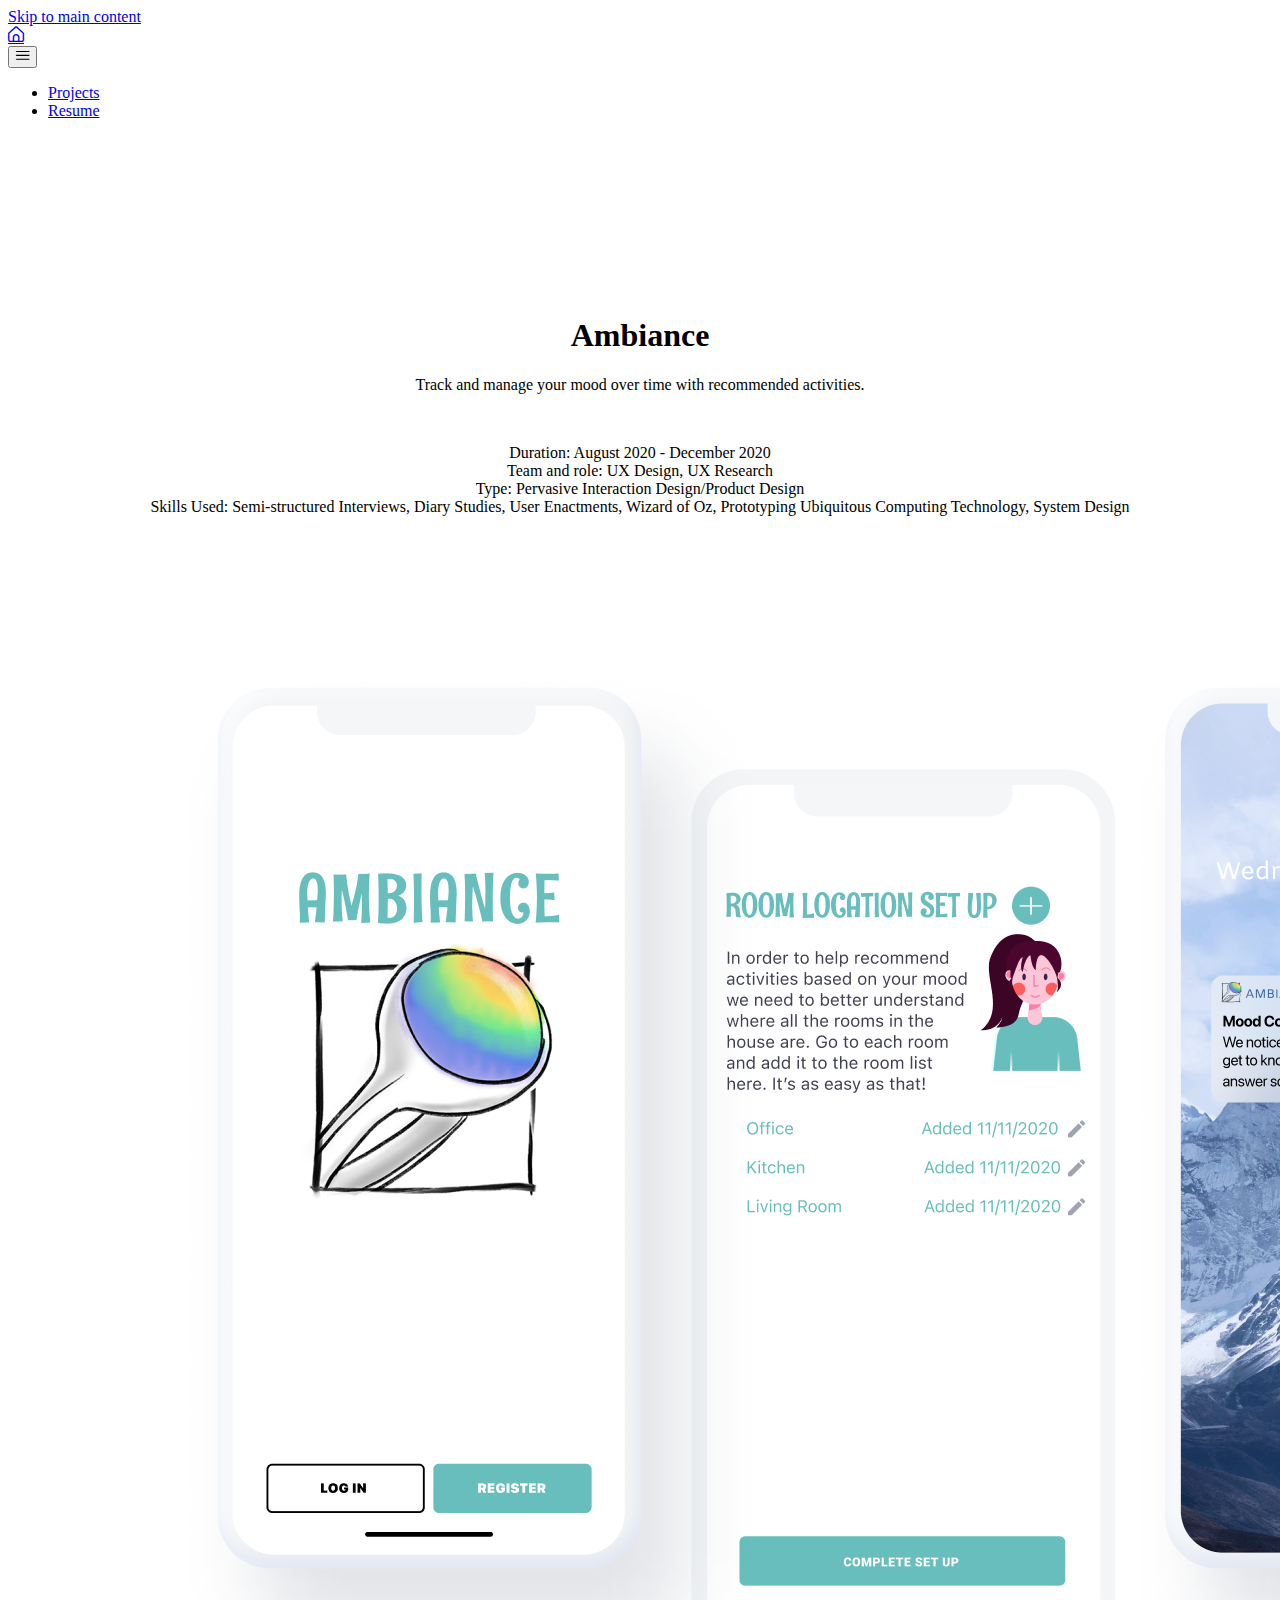
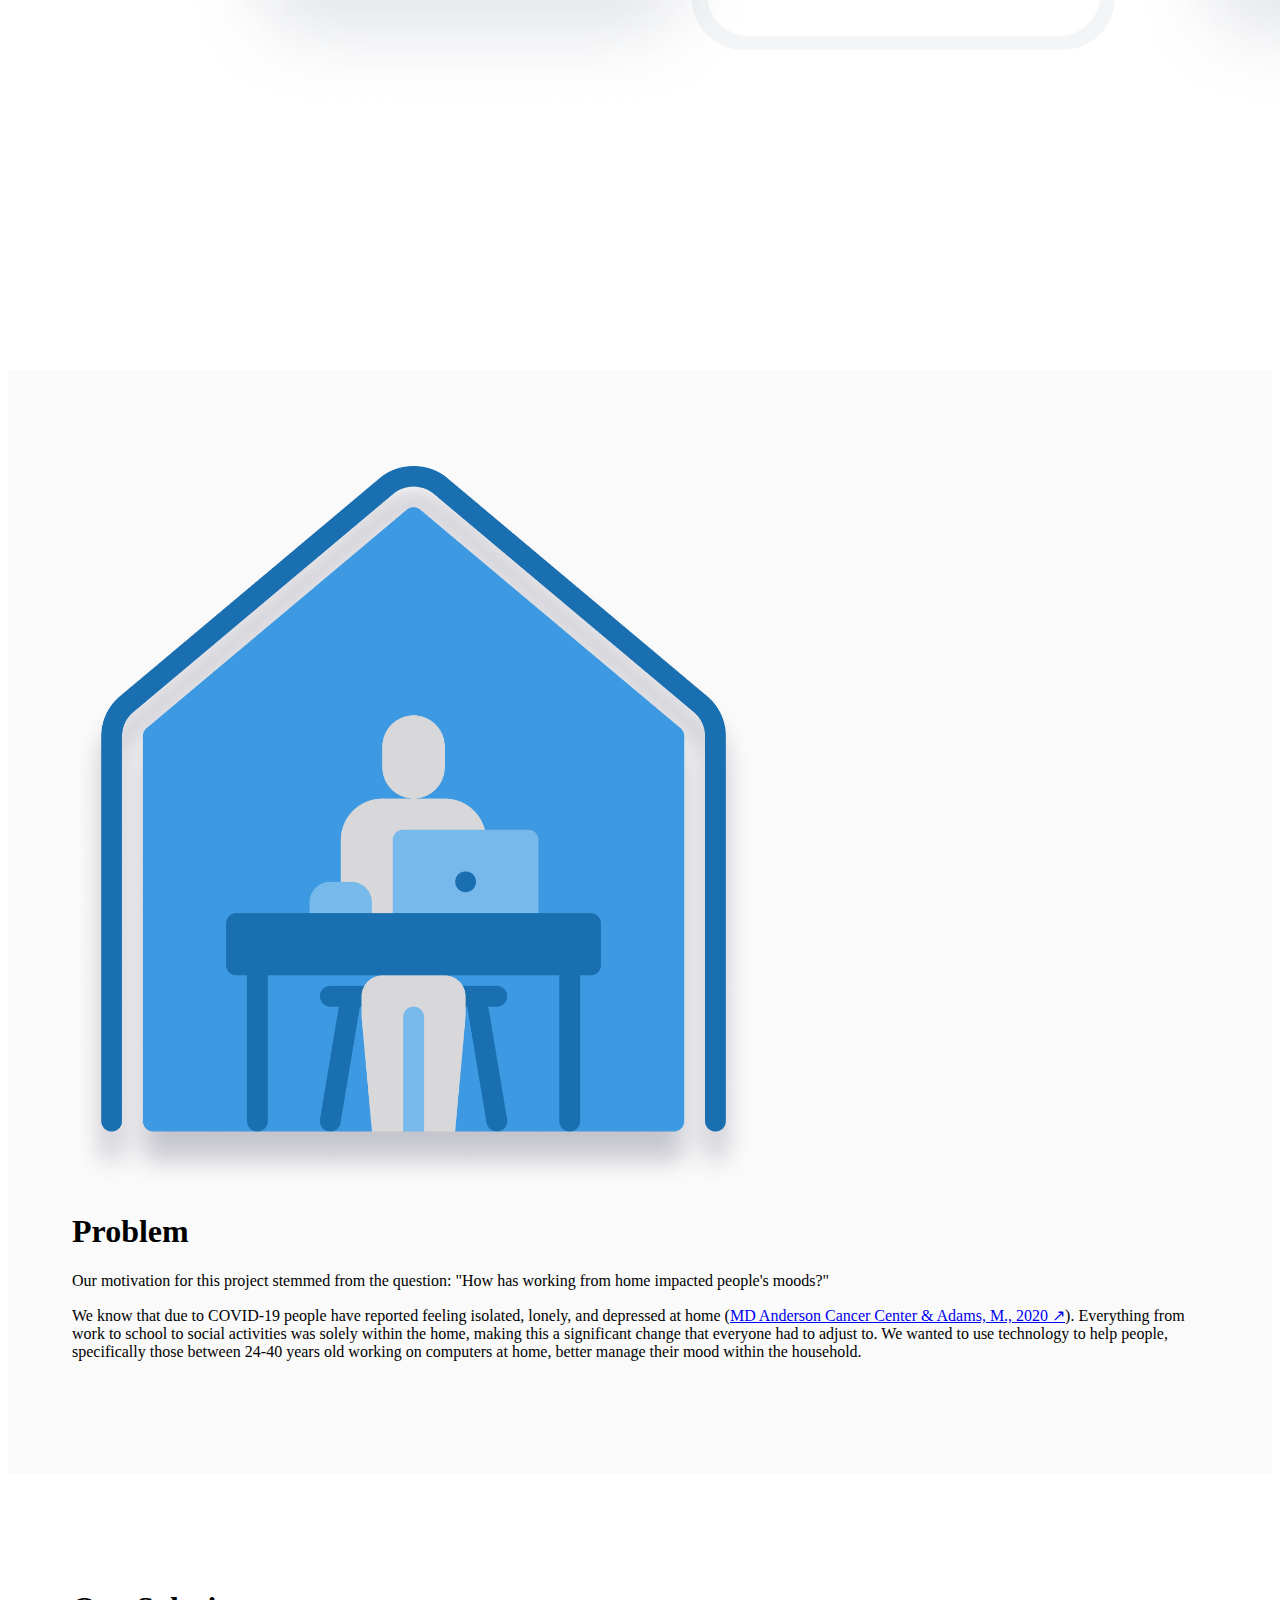
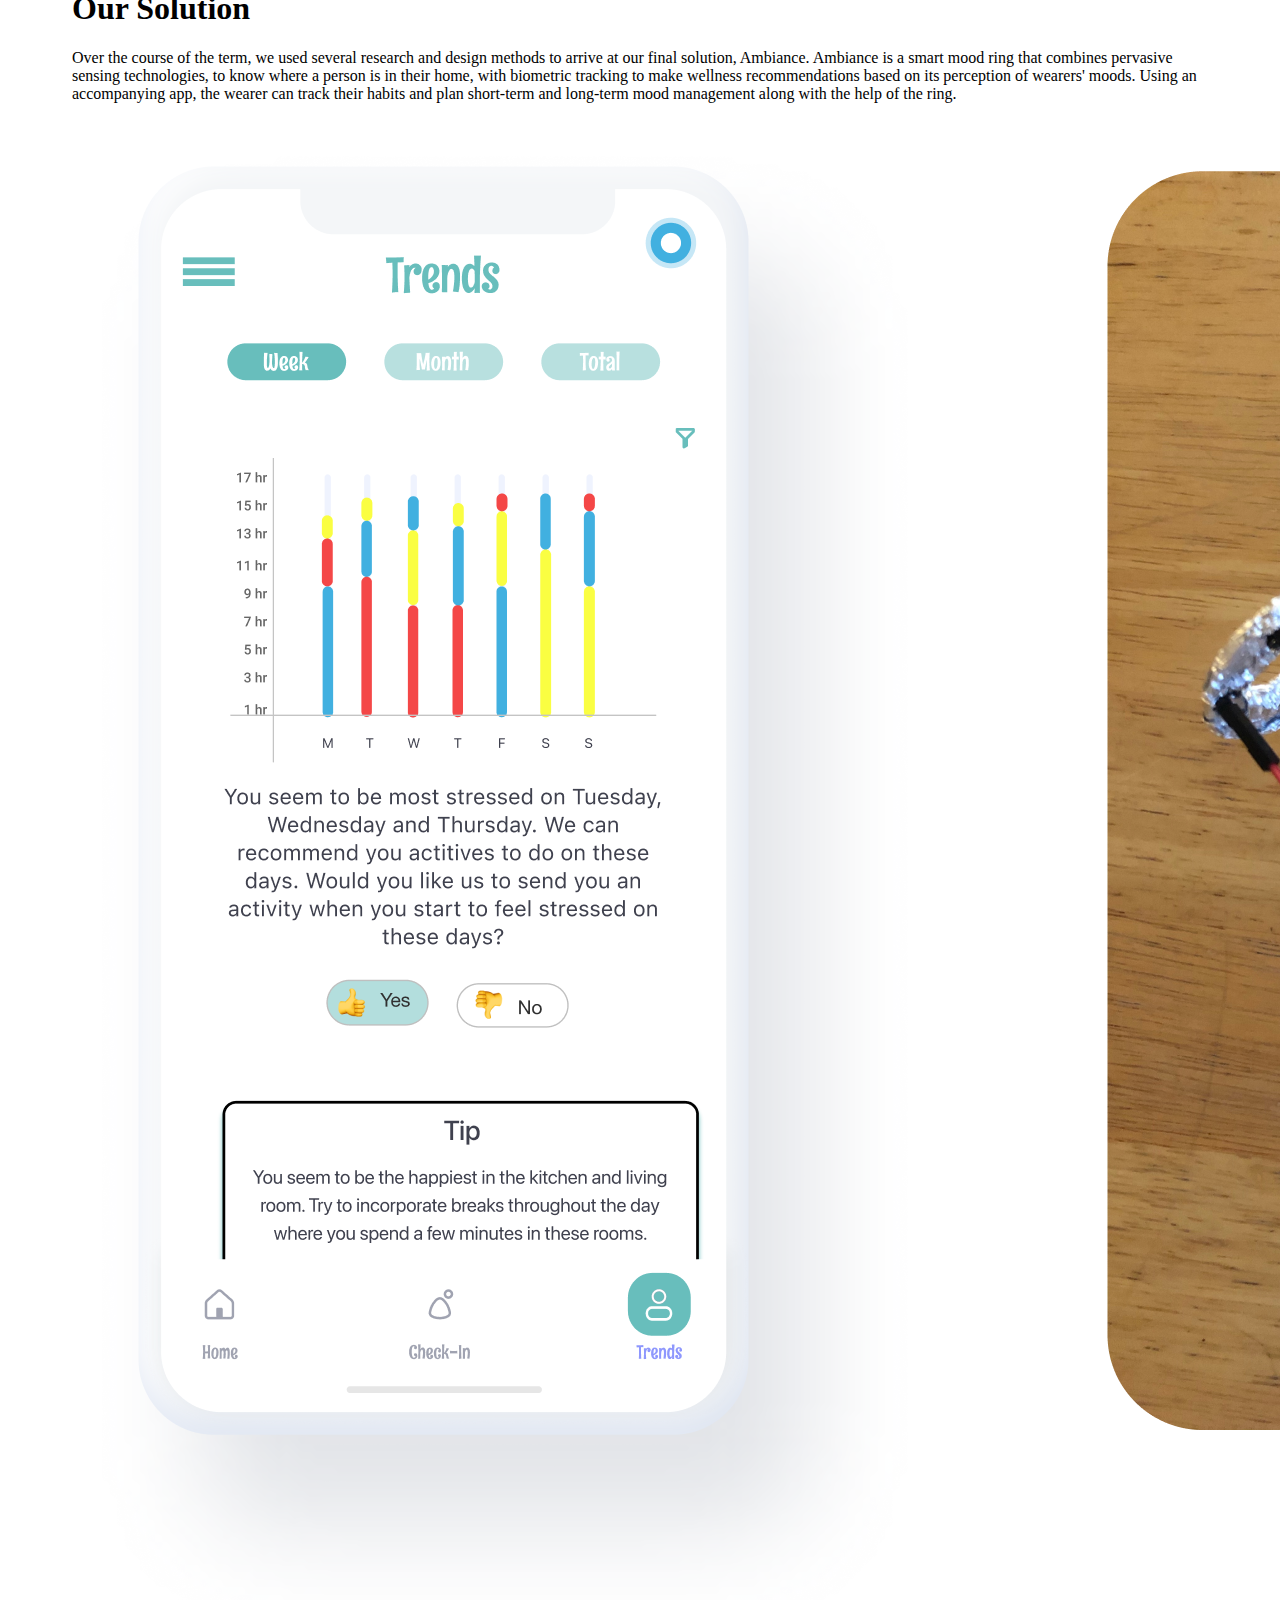
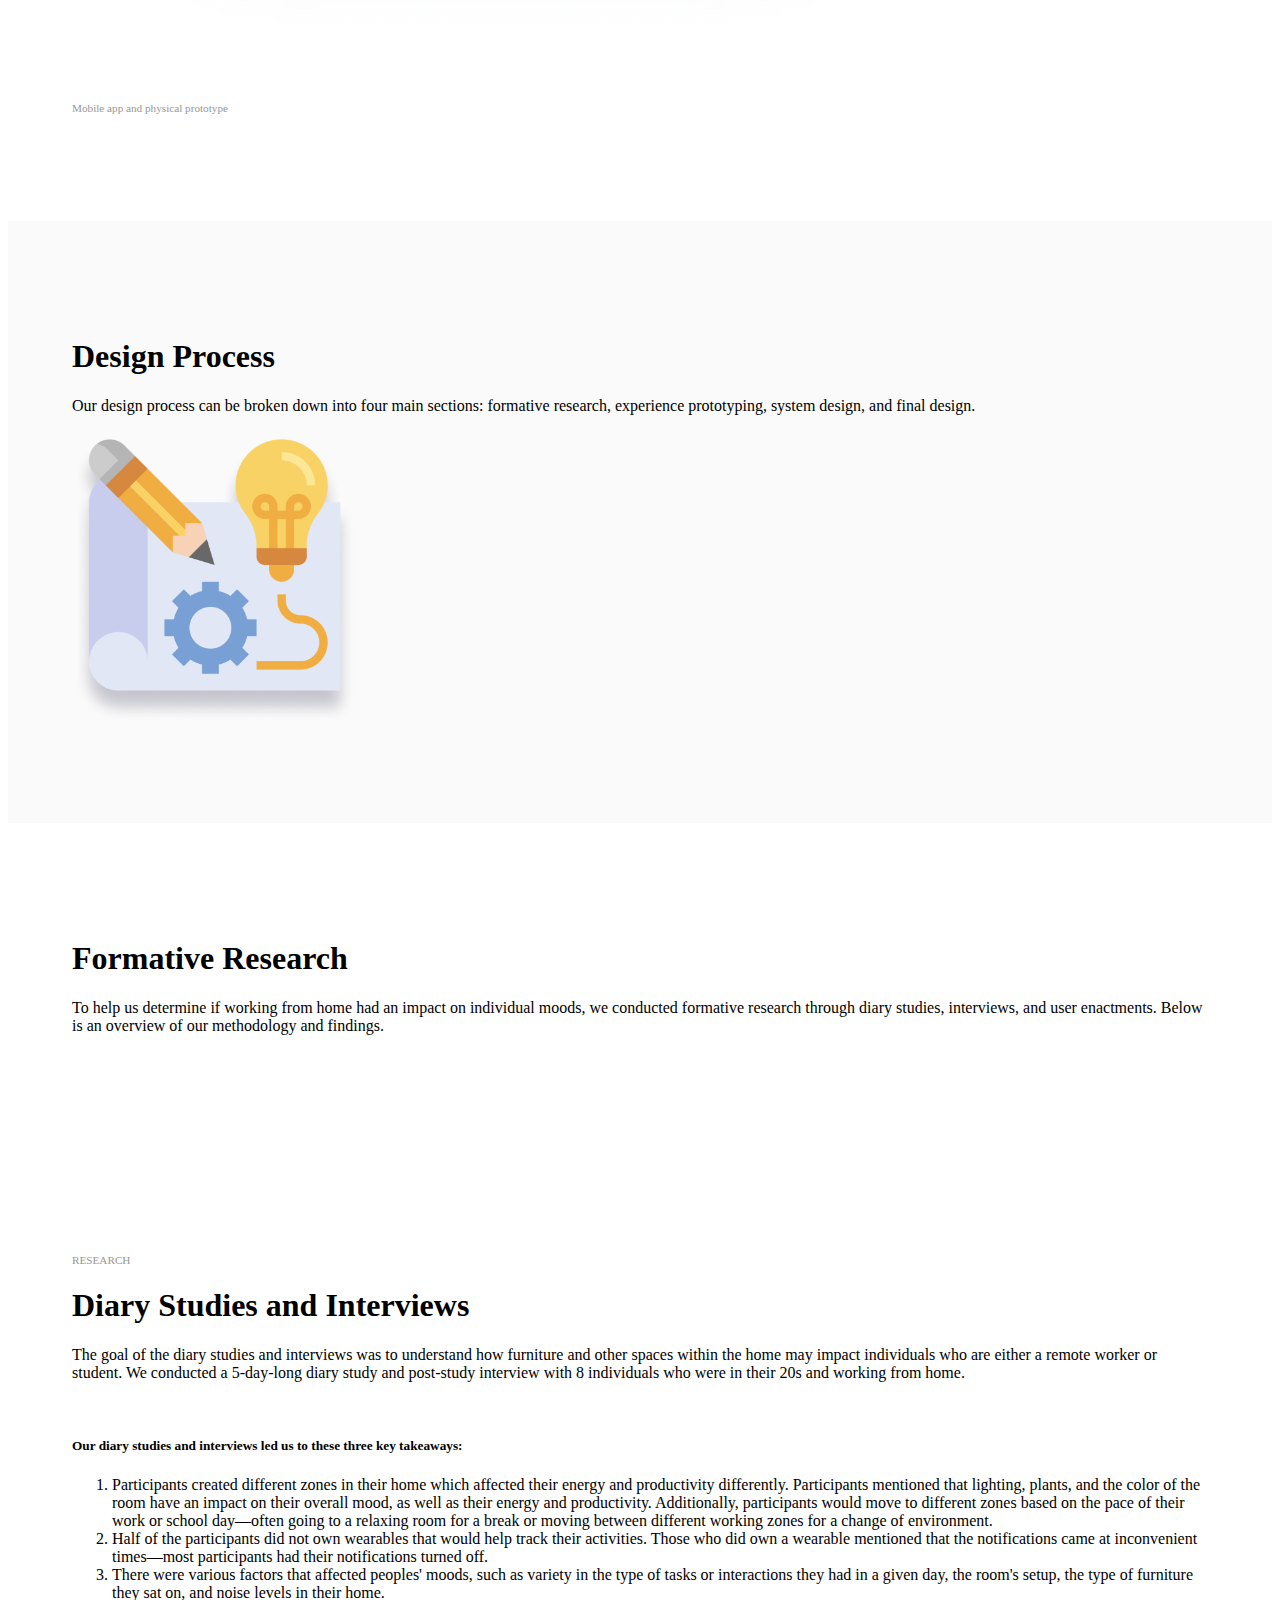
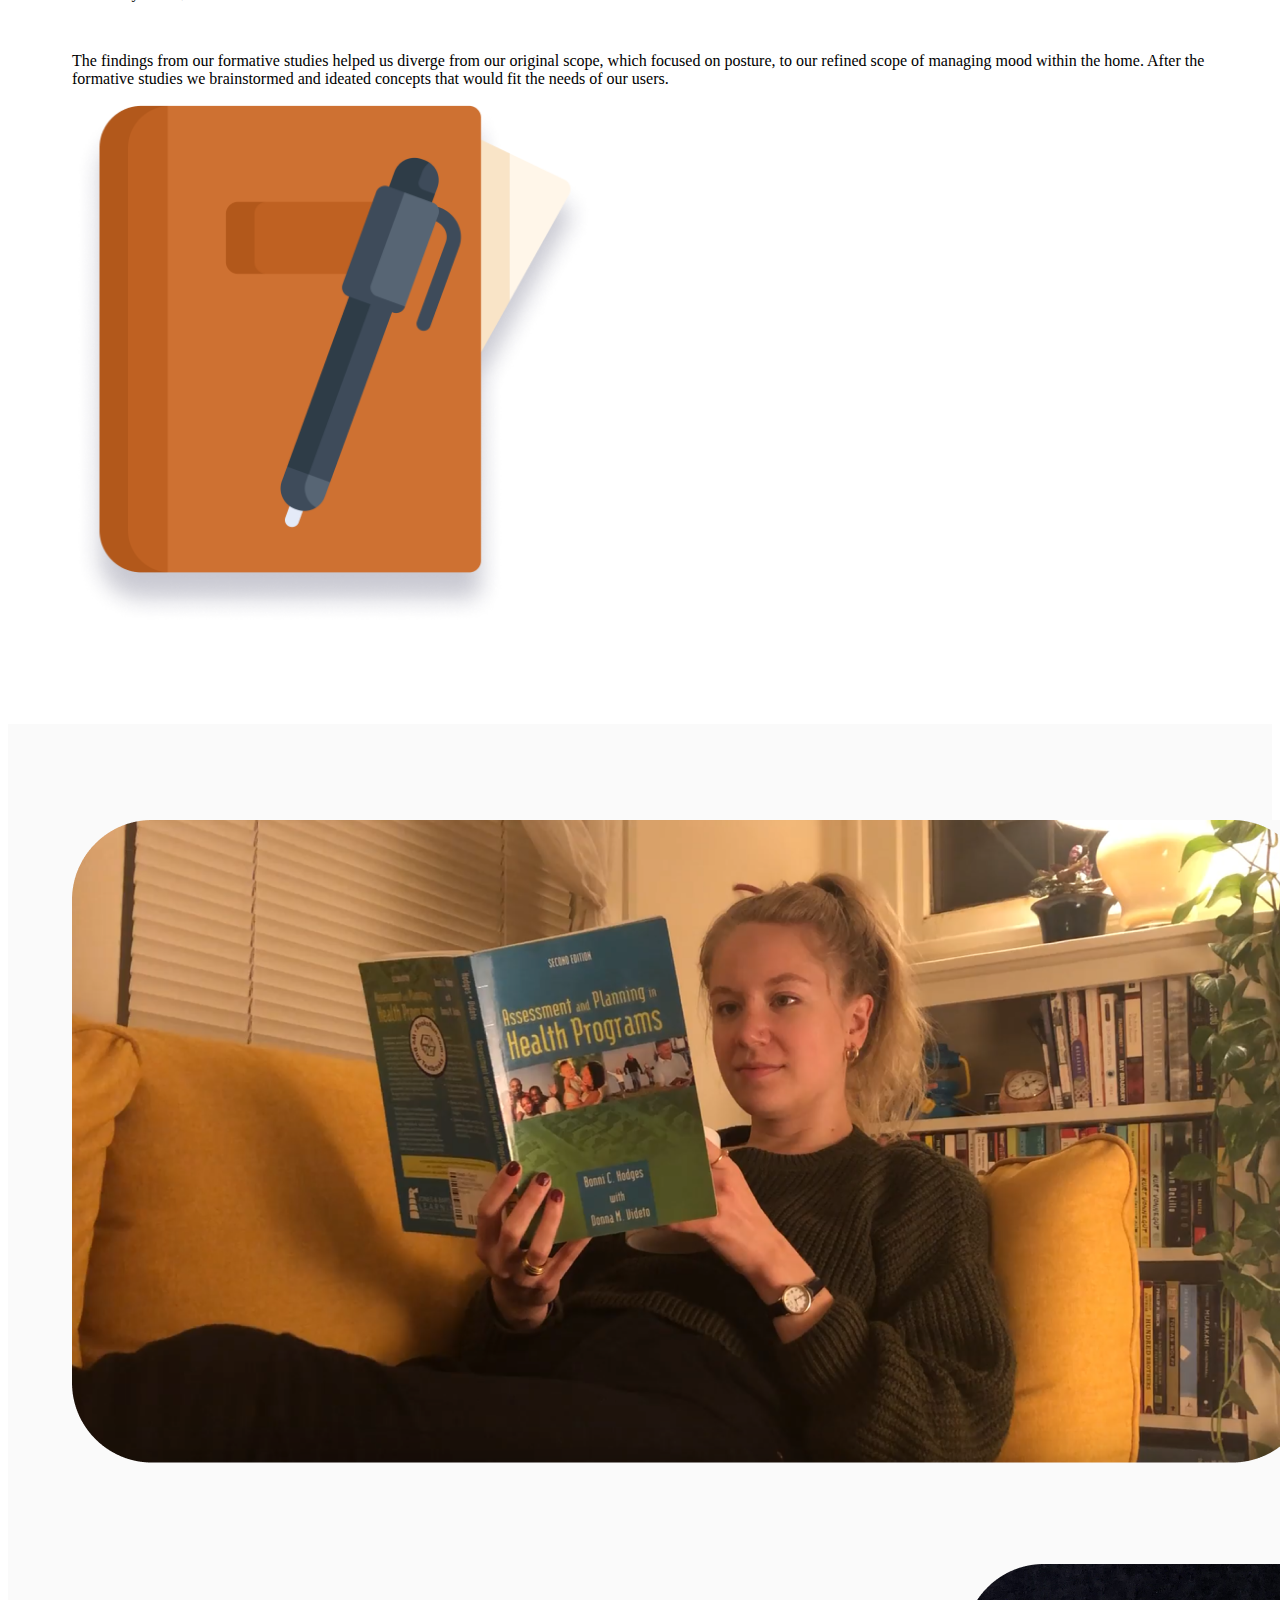
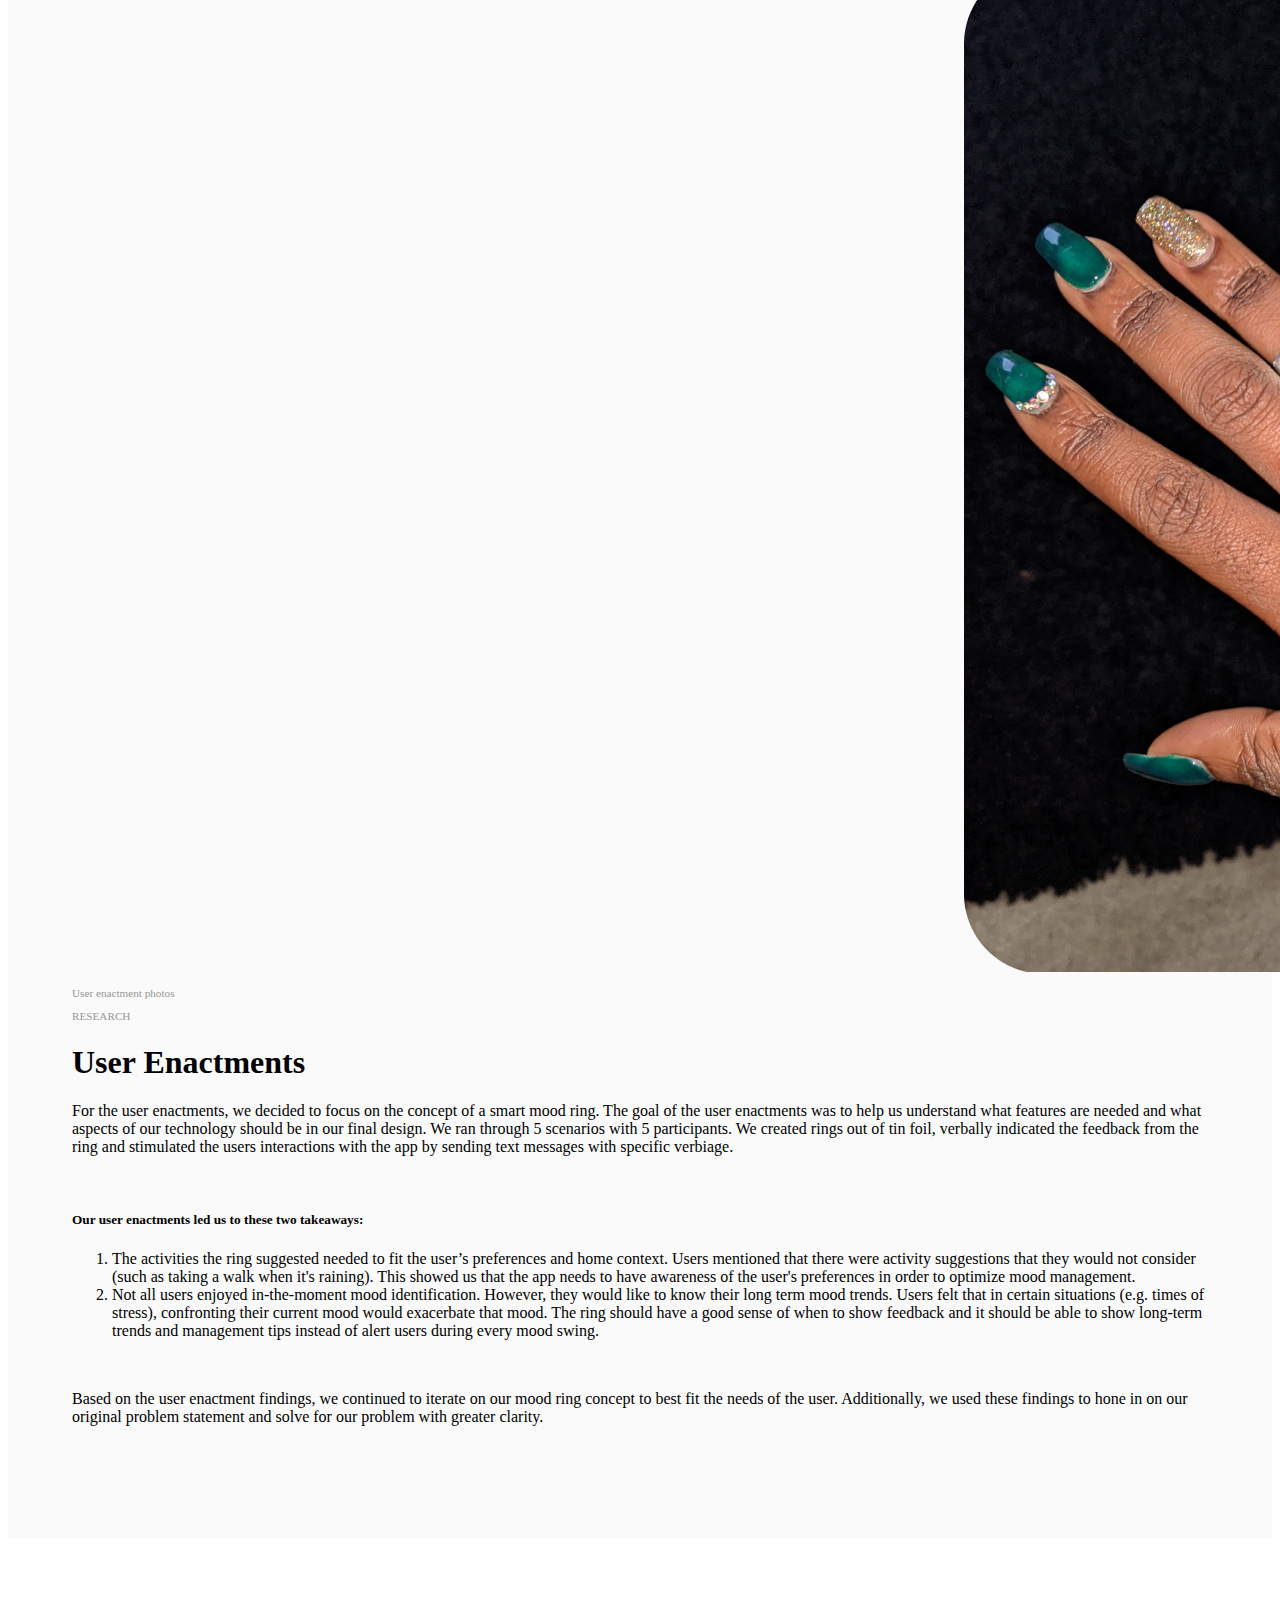
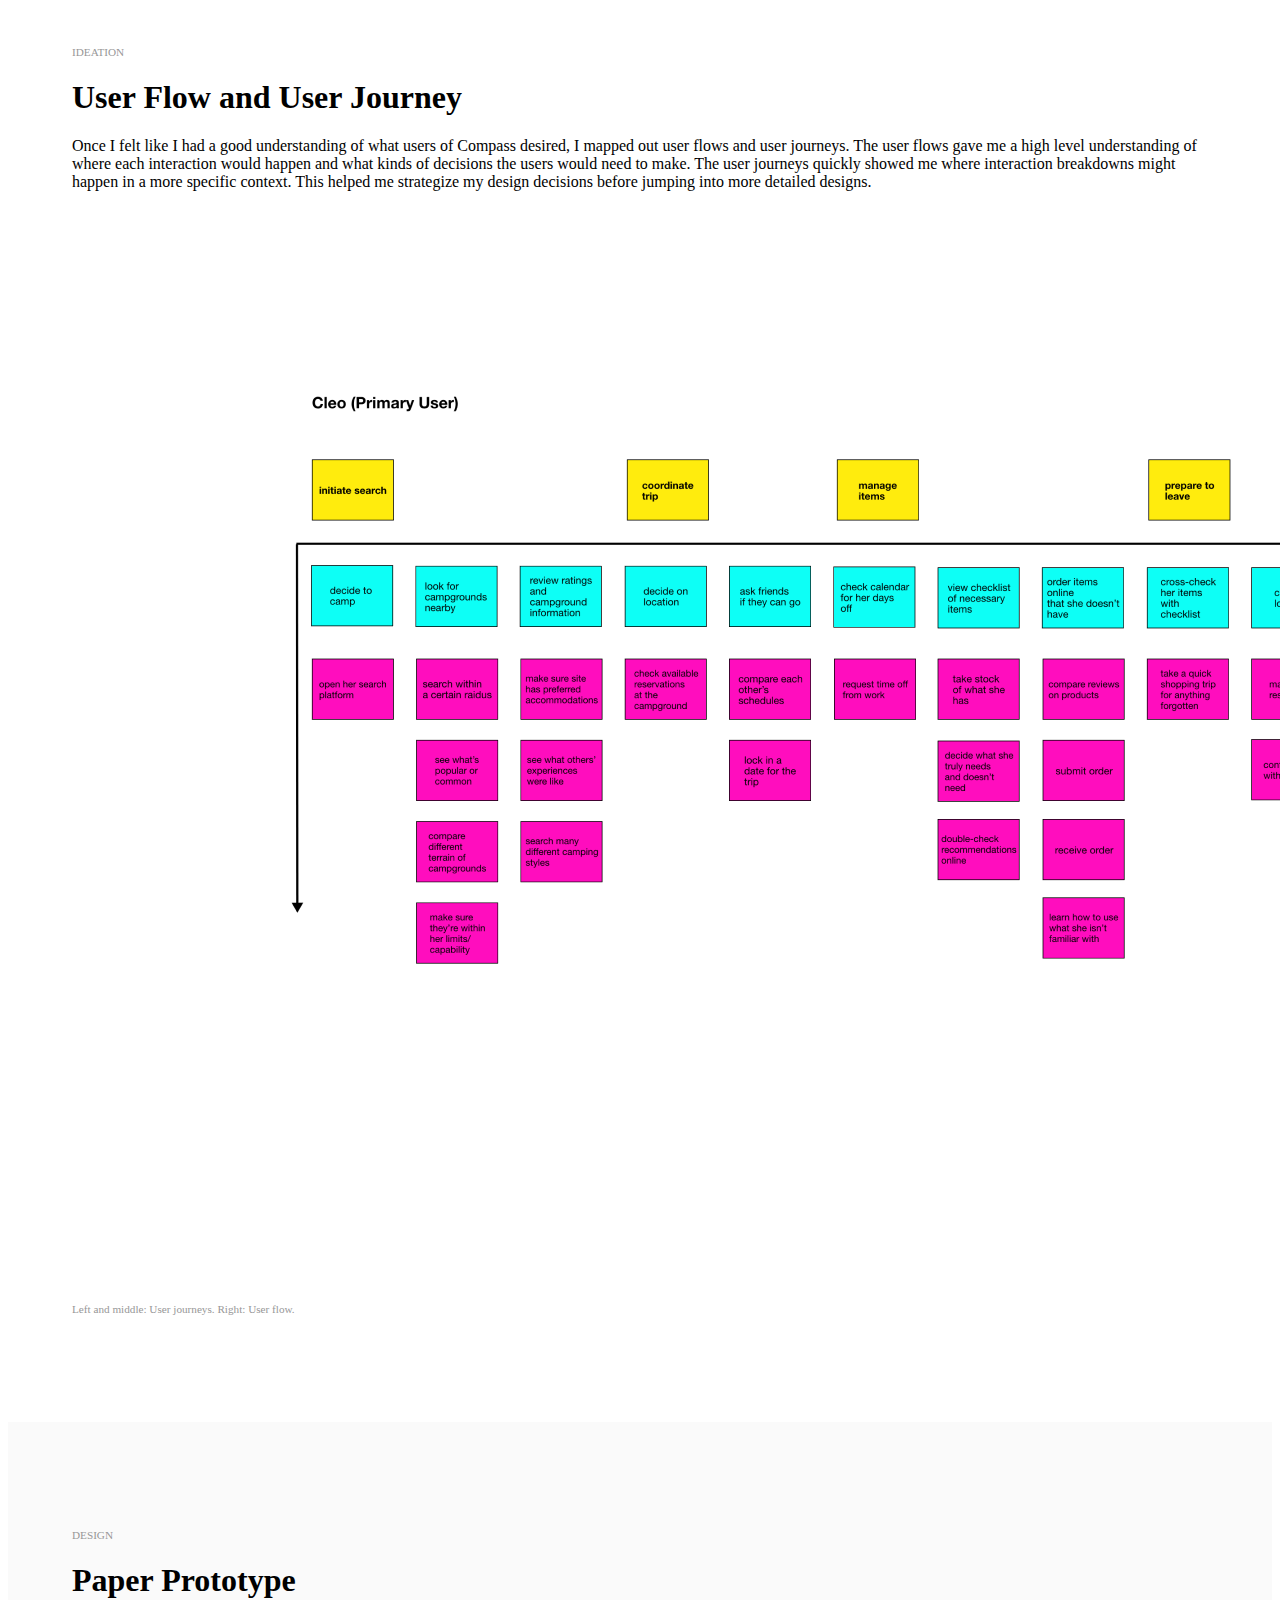
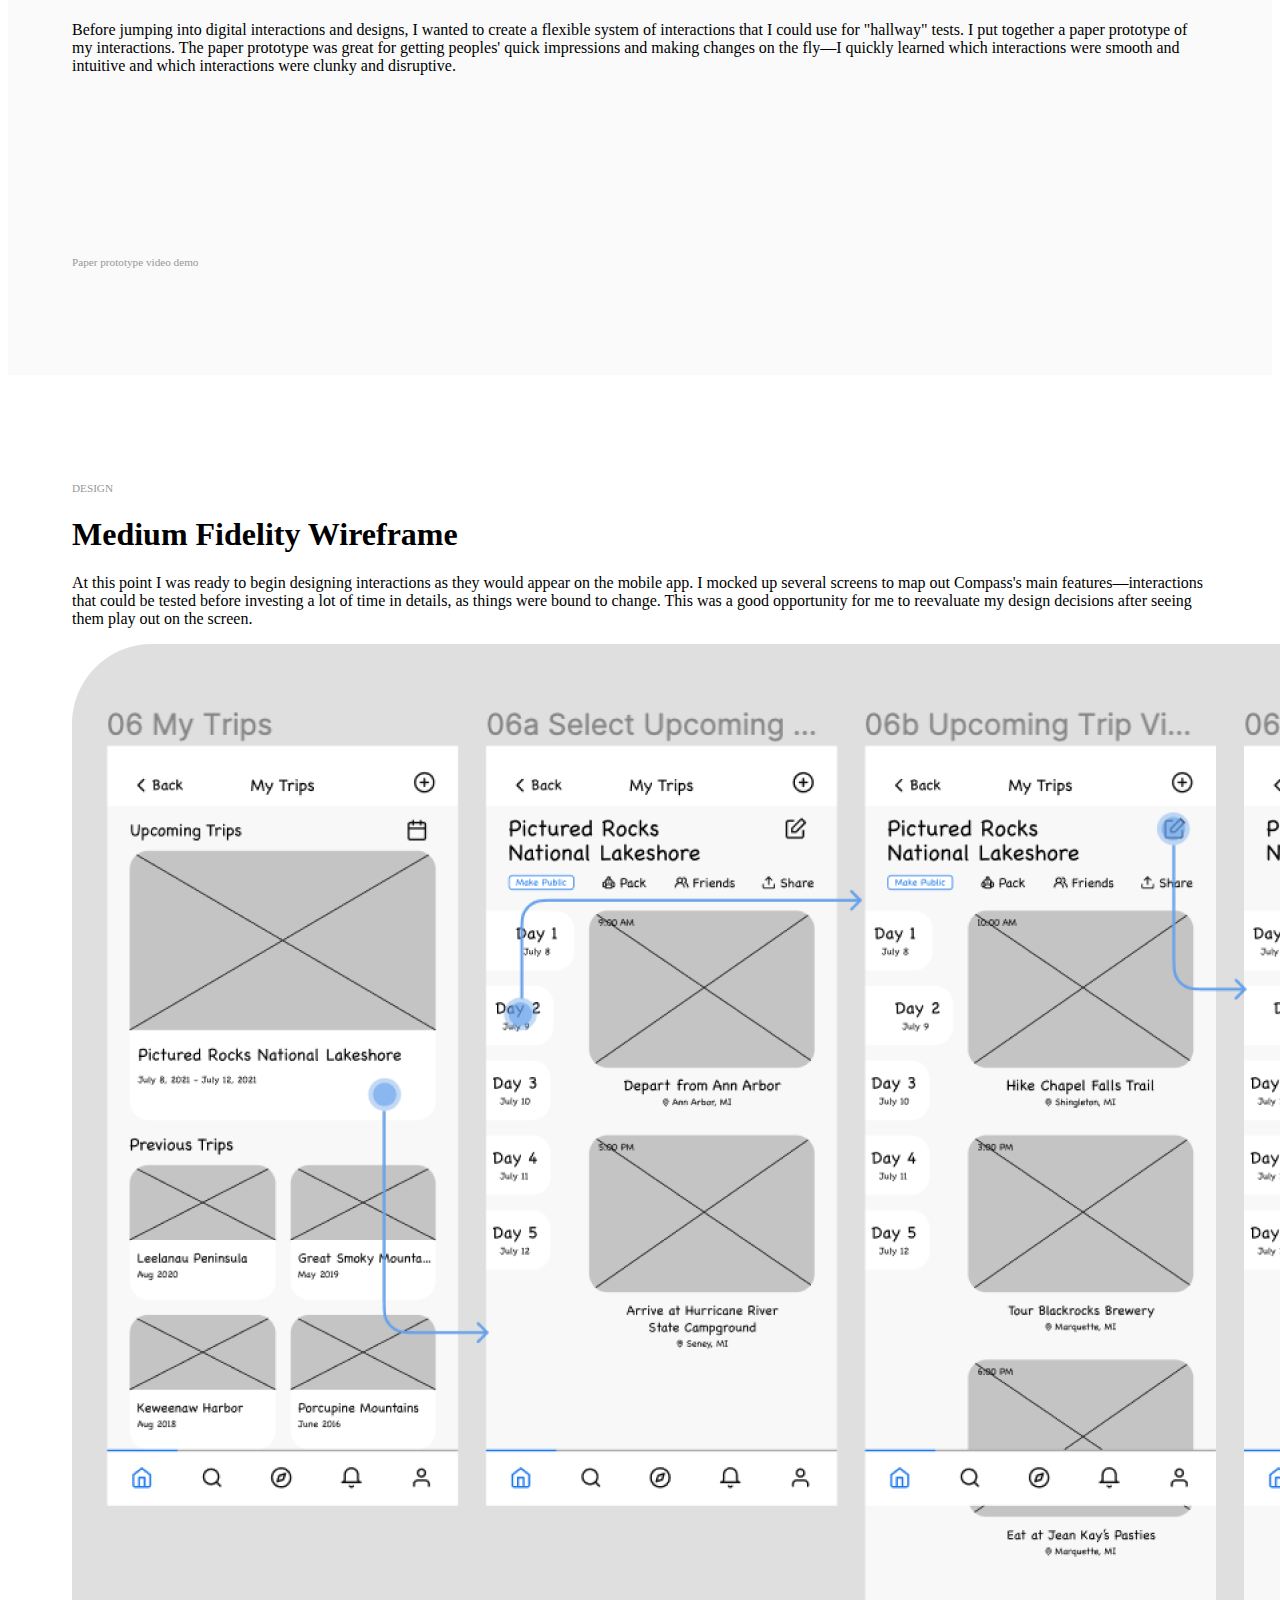
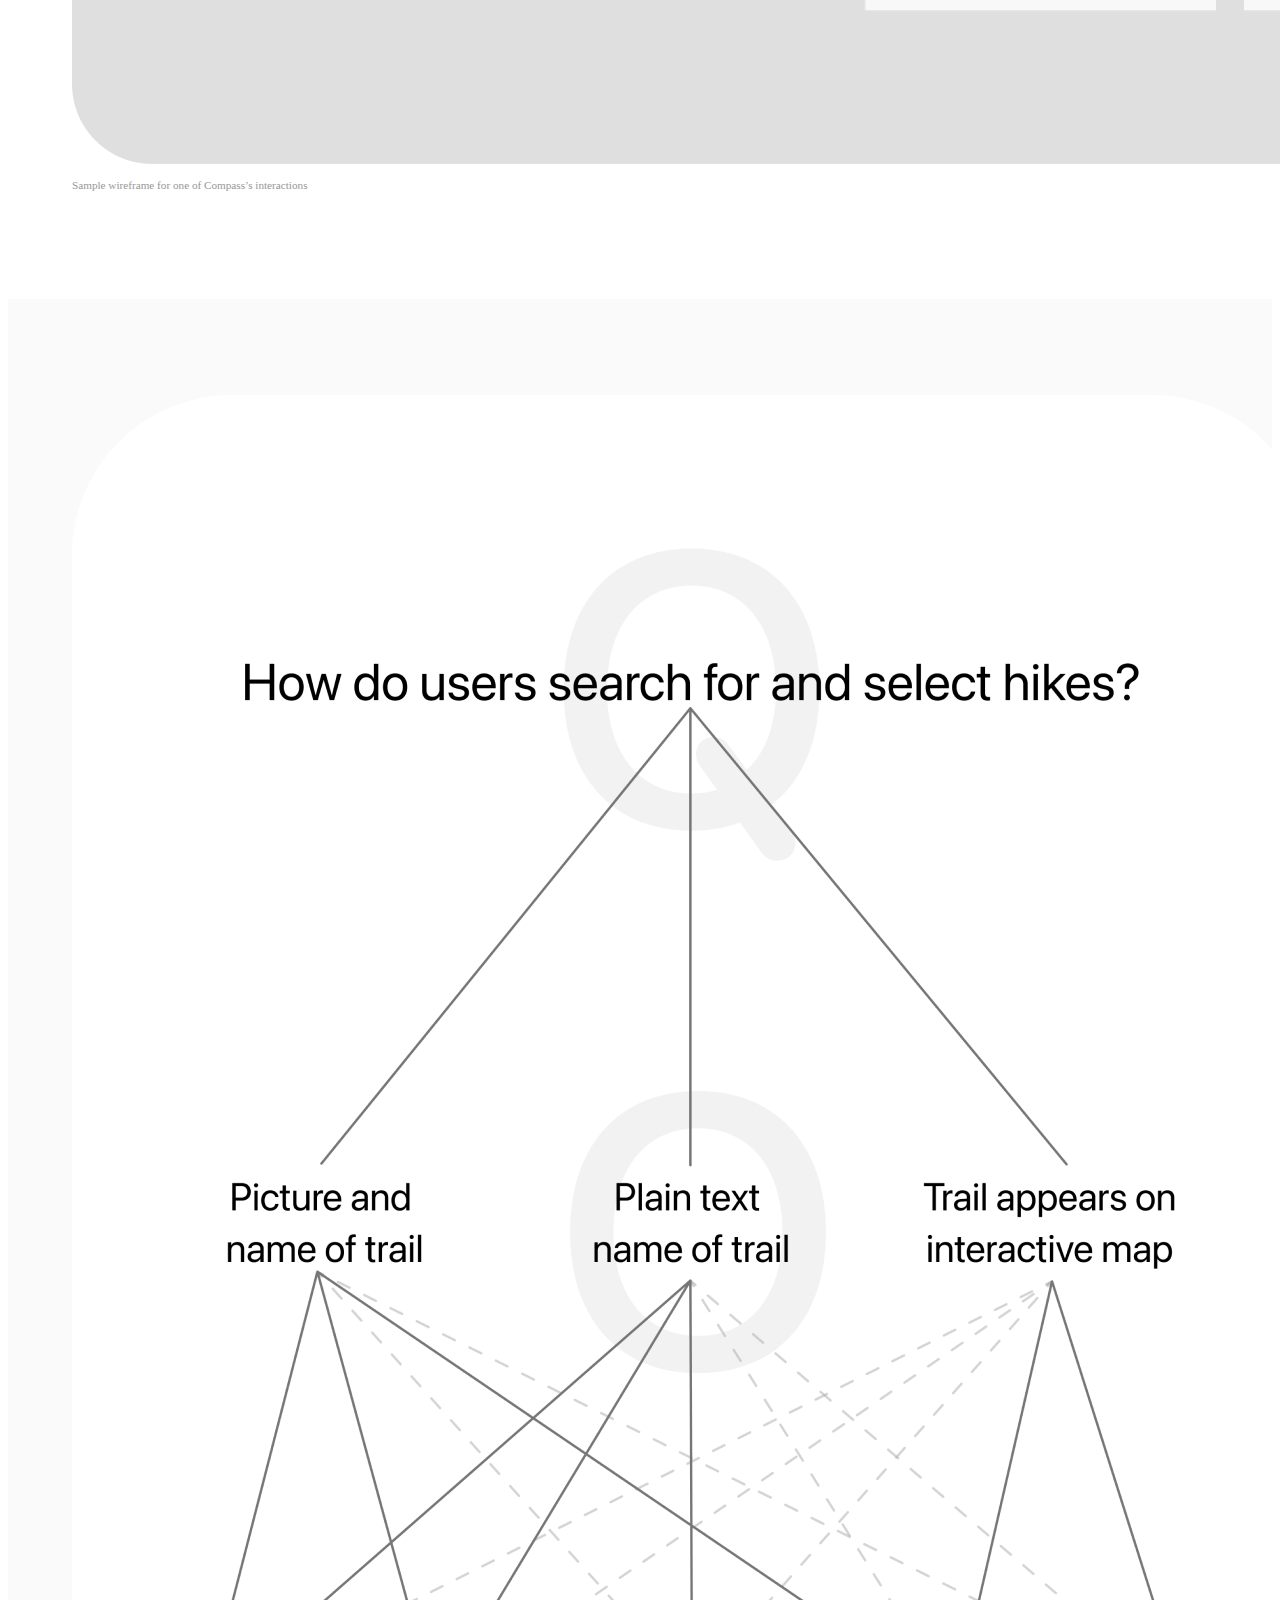
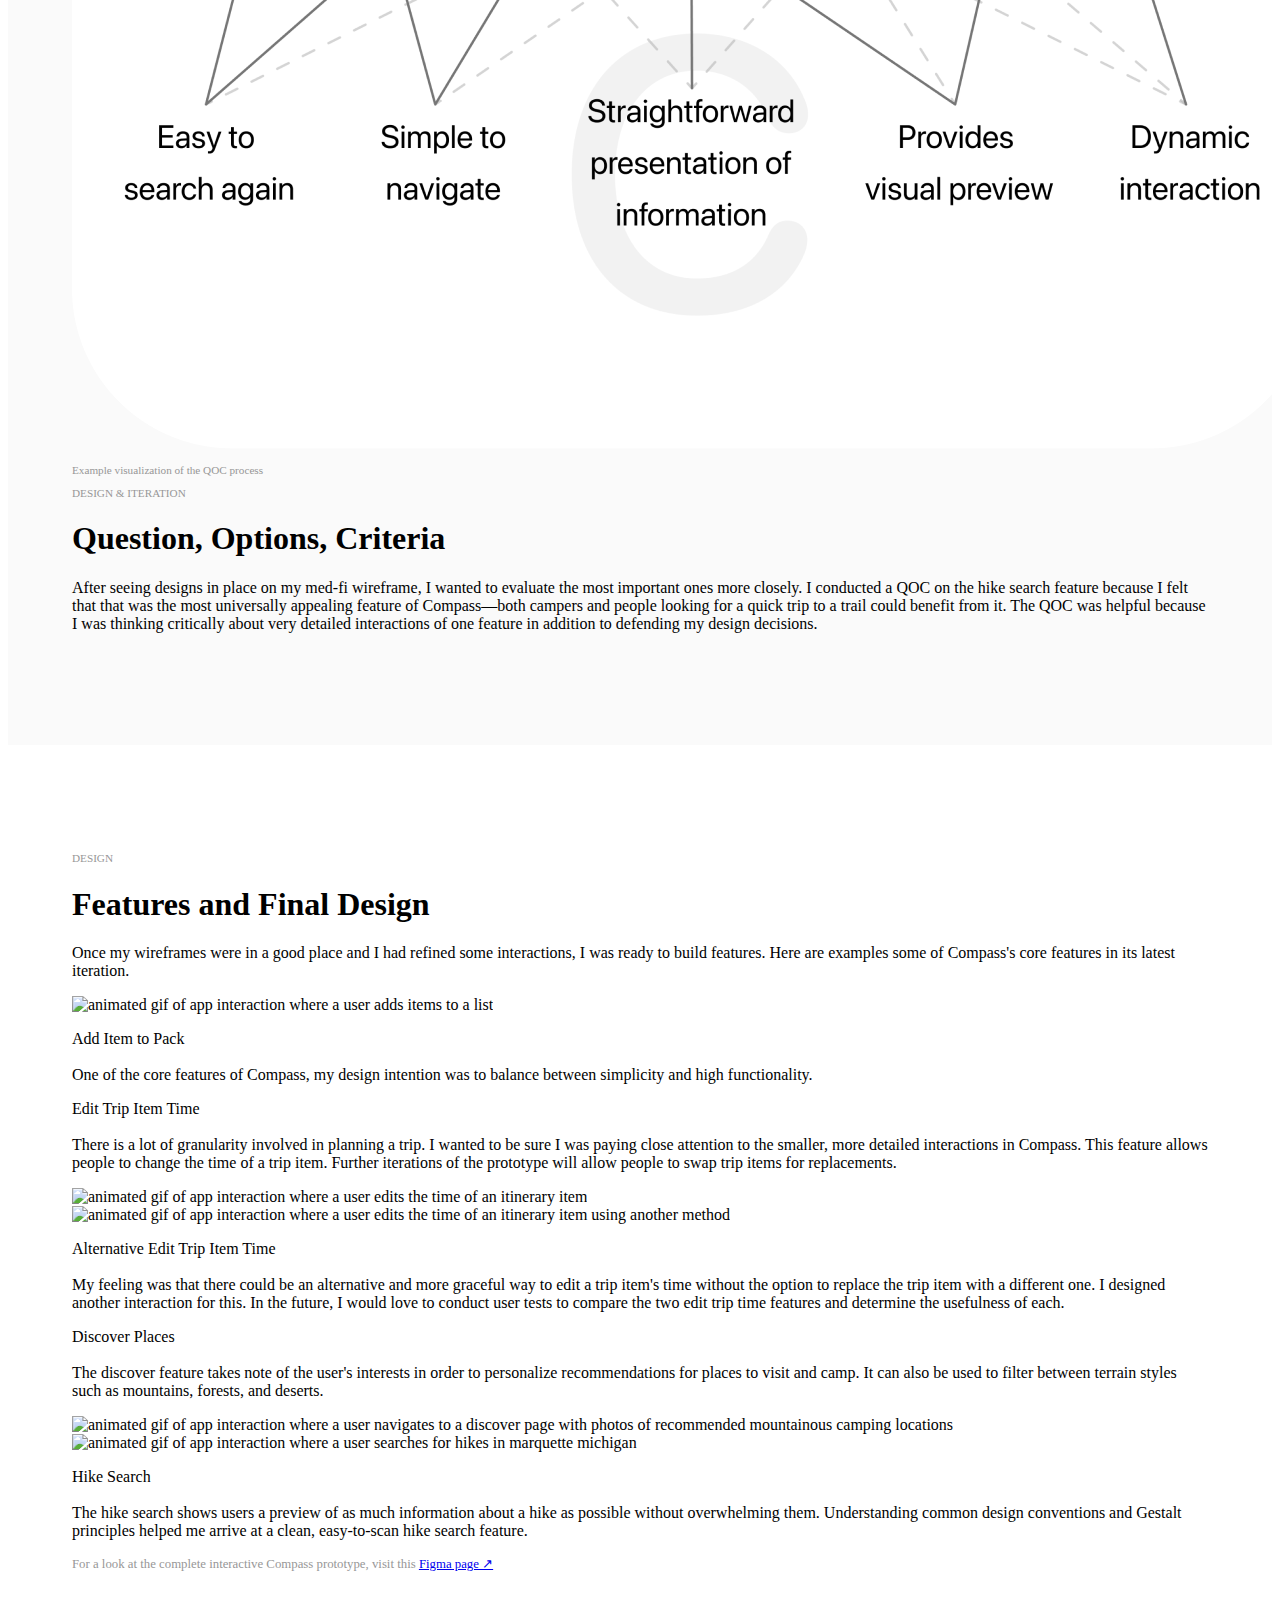
==== ambiance.html @ f51e5d20 "add formative research" ====
<!DOCTYPE html>
<html lang="en">
<!-- HEAD -->
<!-- Hello to my friends reading the code! This project was my first time using bootstrap. It's been pretty fun, 
but it's also way different (i.e. more counterintuitive) than how I was taught to code.
If you have any questions about my design decisions, or if you notice that the site is not as responsive or 
accessible as it could be, email me at cameronginiel@gmail.com -->
  <head>
    <!-- Required meta tags -->
    <meta charset="utf-8">
    <meta name="viewport" content="width=device-width, initial-scale=1">
    <!-- Cam's CSS -->
    <link href="css/style.css" rel="stylesheet">
    <!-- Flaticon CSS -->
    <link href="css/uicons-regular-straight.css" rel="stylesheet">
    <!-- Bootstrap CSS -->
    <link href="https://cdn.jsdelivr.net/npm/bootstrap@5.0.1/dist/css/bootstrap.min.css" rel="stylesheet" integrity
    ="sha384-+0n0xVW2eSR5OomGNYDnhzAbDsOXxcvSN1TPprVMTNDbiYZCxYbOOl7+AMvyTG2x" crossorigin="anonymous">
    <title>Cameron Giniel | Ambiance</title>
  </head>
<!-- BODY -->
  <body>
  	<div class="visually-hidden-focusable"><a href="#skip">Skip to main content</a></div>
<!-- NAVBAR -->
  	<nav id="mainNav" class="navbar navbar-expand-md navbar-light">
  		<div class="container-fluid m-4">
  			<div class="me-auto">
				  <a class="navbar-brand" href="index.html">
				  	<!-- home icon -->
				  	<span class="fi-rs-home"></span>
				  </a>
				</div>
			  <button class="navbar-toggler" type="button" data-toggle="collapse" data-target="#navbarNav" aria-controls=
			  "navbarNav" aria-expanded="false" aria-label="Toggle navigation">
			    <span class="fi-rs-menu-burger"></span>
			  </button>
			  <div class="collapse navbar-collapse justify-content-end" id="navbarNav">
			    <ul class="navbar-nav">
			      <!-- <li class="nav-item me-4">
			        <a id="hover-to-underline-nav" class="nav-link" href="about.html">About</a>
			      </li> -->
			      <li class="nav-item me-4">
			        <a id="hover-to-underline-nav" class="nav-link" href="index.html#projects">Projects</a>
			      </li>
			      <li class="nav-item me-4">
			        <a id="hover-to-underline-nav" class="nav-link" href="resume.html">Resume</a>
			      </li>
			    </ul>
			  </div>
			</div>
		</nav>
<!-- MAIN -->
	<main id="skip">
<!-- AMBIANCE HEAD -->
		<section class="head">
	    <div class="container">
	      <div class="row">
	        <div class="col">
	          <h1 class="mb-5">Ambiance</h1>
	        </div>
	      </div>
	      <div class="row">
	      	<div class="col-10 col-sm-10 col-lg-6 col-xl-6 mx-auto text-start">
	      		<p>Track and manage your mood over time with recommended activities.</p>
	      		<br>
	      		<p><span class="fw-bolder">Duration:</span> August 2020 - December 2020
	      		<br>
	      		<span class="fw-bolder">Team and role:</span> UX Design, UX Research
	      		<br>
	      		<span class="fw-bolder">Type:</span> Pervasive Interaction Design/Product Design
	      		<br>
	      		<span class="fw-bolder">Skills Used:</span> Semi-structured Interviews, Diary Studies, User Enactments, Wizard of Oz, Prototyping Ubiquitous Computing Technology, System Design</p>
	      	</div>
	      </div>
	      <div class="row">
	        <div class="col">
	          <img 
						  src="images/ambiance_stylized_mockups.png" 
						  alt="stylized display of several app screens" 
						  class="img-fluid mt-5">
	        </div>
	      </div>
	    </div>
    </section>
    <!-- PROBLEM -->
    <section class="section-color-grey section-padding">
    	<div class="container">
    		<div class="row gx-5 gy-5 align-items-center justify-content-center">
	        <div class="col-12 col-sm-10 col-lg-5 d-flex flex-column me-3">
	          <img 
						  src="images/ambiance_work_from_home.png" 
						  alt="illustrated photo of a person working in their home" 
						  class="img-60">
	        </div>
	        <div class="col-12 col-sm-10 col-lg-5 ms-3">
	          <h1 class="mb-4">Problem</h1>
	          <p>Our motivation for this project stemmed from the question: "How has working from home impacted people's moods?"</p>
	          <p>We know that due to COVID-19 people have reported feeling isolated, lonely, and depressed at home (<a href="https://www.mdanderson.org/cancerwise/covid-19-blues-vs--depression--mood-disorder-how-to-tell-the-difference.h00-159385101.html" class="text-reset" target="
	          _blank">MD Anderson Cancer Center & Adams, M., 2020 &#x2197;</a>). Everything from work to school to social activities was solely within the home, making this a significant change that everyone had to adjust to. We wanted to use technology to help people, specifically those between 24-40 years old working on computers at home, better manage their mood within the household.
	          </p>
	        </div>
	      </div>
    	</div>
    </section>
    <!-- OUR SOLUTION -->
    <section class="section-padding">
    	<div class="container">
    		<div class="row gx-5 gy-5 align-items-center justify-content-center">
    			<div class="col-12 col-sm-10 col-lg-5 me-3">
	          <h1 class="mb-4">Our Solution</h1>
	          <p>Over the course of the term, we used several research and design methods to arrive at our final solution, Ambiance. Ambiance is a smart mood ring that combines pervasive sensing technologies, to know where a person is in their home, with biometric tracking to make wellness recommendations based on its perception of wearers' moods. Using an accompanying app, the wearer can track their habits and plan short-term and long-term mood management along with the help of the ring.</p>
	        </div>
	        <div class="col-12 col-sm-10 col-lg-5 d-flex flex-column ms-3">
	          <img 
						  src="images/ambiance_mockup_and_prototype.png" 
						  alt="illustrated mockup of an app and a photo of a breadboard" 
						  class="img-fluid">
						<p class="text-center card-tag mt-3">Mobile app and physical prototype</p>
	        </div>
	      </div>
    	</div>
    </section>
    <!-- DESIGN PROCESS -->
    <section class="section-color-grey section-padding">
    	<div class="container">
	      <div class="row">
	        <div class="col">
	          <h1 class="mb-5 text-center">Design Process</h1>
	        </div>
	      </div>
	      <div class="row">
	      	<div class="col-10 col-sm-10 col-lg-6 col-xl-6 mx-auto text-start">
	      		<p>Our design process can be broken down into four main sections: formative research, experience prototyping, system design, and final design.</p>
	      	</div>
	      </div>
	      <div class="row">
	        <div class="col text-center">
	          <img 
						  src="images/ambiance_design_process.png" 
						  alt="illustration of a light bulb, pencil, and cog" 
						  class="img-25 mt-5">
	        </div>
	      </div>
	    </div>
    </section>
    <!-- FORMATIVE RESEARCH -->
    <section class="section-padding">
    	<div class="container">
	      <div class="row">
	        <div class="col">
	          <h1 class="mb-5 text-center">Formative Research</h1>
	        </div>
	      </div>
	      <div class="row">
	      	<div class="col-10 col-sm-10 col-lg-6 col-xl-6 mx-auto text-start">
	      		<p>To help us determine if working from home had an impact on individual moods, we conducted formative research through diary studies, interviews, and user enactments. Below is an overview of our methodology and findings.</p>
	      	</div>
	      </div>
	    </div>
    </section>
    <!-- DIARY STUDIES AND INTERVIEWS -->
    <section class="section-padding">
    	<div class="container">
    		<div class="row gx-5 gy-5 align-items-center justify-content-center">
    			<div class="col-12 col-sm-10 col-lg-5 me-3">
    				<p class="card-subtitle mb-2 card-tag">RESEARCH</p>
	          <h1 class="mb-4">Diary Studies and Interviews</h1>
	          <p>The goal of the diary studies and interviews was to understand how furniture and other spaces within the home may impact individuals who are either a remote worker or student. We conducted a 5-day-long diary study and post-study interview with 8 individuals who were in their 20s and working from home.</p>
	          <br>
	          <h5>Our diary studies and interviews led us to these three key takeaways:</h5>
	          <ol>
	          	<li>Participants <span class="fw-bold">created different zones</span> in their home which affected their energy and productivity differently. Participants mentioned that lighting, plants, and the color of the room have an impact on their overall mood, as well as their energy and productivity. Additionally, participants would <span class="fw-bold">move to different zones </span>based on the pace of their work or school day&#8212;often going to a relaxing room for a break or moving between different working zones for a change of environment.</li>
	          	<li>Half of the participants <span class="fw-bold">did not own wearables</span> that would help track their activities. Those who did own a wearable mentioned that the notifications came at inconvenient times&#8212;most participants had their notifications turned off.</li>
	          	<li>There were <span class="fw-bold">various factors</span> that affected peoples' moods, such as variety in the type of tasks or interactions they had in a given day, the room's setup, the type of furniture they sat on, and noise levels in their home.</span>
	          	</li>
	          </ol>
	          <br>
	          <p>
	          	The findings from our formative studies helped us diverge from our original scope, which focused on posture, to our refined scope of managing mood within the home. After the formative studies we brainstormed and ideated concepts that would fit the needs of our users.
	          </p>
	        </div>
	        <div class="col-12 col-sm-10 col-lg-5 d-flex flex-column ms-3">
	          <img 
						  src="images/ambiance_diary.png" 
						  alt="illustrated diary with a pen" 
						  class="img-46">
	        </div>
	      </div>
    	</div>
    </section>
    <!-- USER ENACTMENTS -->
    <section class="section-color-grey section-padding">
    	<div class="container">
    		<div class="row gx-5 gy-5 align-items-center justify-content-center">
	        <div class="col-12 col-sm-10 col-lg-5 d-flex flex-column me-3">
	          <img 
						  src="images/ambiance_user_enactment_photos_grey.png" 
						  alt="two images: one is a woman reading a book and the other is hand with an aluminum foil ring" 
						  class="img-fluid">
						<p class="text-center card-tag mt-3">User enactment photos</p>
	        </div>
	        <div class="col-12 col-sm-10 col-lg-5 ms-3">
	        	<p class="card-subtitle mb-2 card-tag">RESEARCH</p>
	          <h1 class="mb-4">User Enactments</h1>
	          <p>For the user enactments, we decided to focus on the concept of a smart mood ring. The goal of the user enactments was to help us understand what features are needed and what aspects of our technology should be in our final design. We ran through 5 scenarios with 5 participants. We created rings out of tin foil, verbally indicated the feedback from the ring and stimulated the users interactions with the app by sending text messages with specific verbiage.</p>
	          <br>
	          <h5>Our user enactments led us to these two takeaways:</h5>
	          <ol>
	          	<li>The activities the ring suggested <span class="fw-bold">needed to fit the user’s preferences</span> and home context. Users mentioned that there were activity suggestions that they would not consider (such as taking a walk when it's raining). This showed us that the app needs to have awareness of the user's preferences in order to optimize mood management.</li>
	          	<li>Not all users enjoyed in-the-moment mood identification. However, they would like to know their long term mood trends. Users felt that in certain situations (e.g. times of stress), confronting their current mood would exacerbate that mood. The ring should have a <span class="fw-bold">good sense of when to show feedback</span> and it should be able to show long-term trends and management tips instead of alert users during every mood swing.</li>
	          </ol>
	          <br>
	          <p>
	          	Based on the user enactment findings, we continued to iterate on our mood ring concept to best fit the needs of the user. Additionally, we used these findings to hone in on our original problem statement and solve for our problem with greater clarity.
	          </p>
	        </div>
	      </div>
    	</div>
    </section>
    <!-- USER FLOW AND USER JOURNEY -->
    <section class="section-padding">
    	<div class="container">
    		<div class="row gx-5 gy-5 mb-4 align-items-center justify-content-center">
    			<div class="col-12 col-sm-10 col-lg-6">
    				<p class="card-subtitle mb-2 card-tag">IDEATION</p>
	          <h1 class="mb-4">User Flow and User Journey</h1>
	          <p>Once I felt like I had a good understanding of what users of Compass desired, I mapped out user flows and user journeys. 
	          The user flows gave me a high level understanding of where each interaction would happen and what kinds of decisions the 
	        	users would need to make. The user journeys quickly showed me where interaction breakdowns might happen in a more specific 
	        	context. This helped me strategize my design decisions before jumping into more detailed designs.</p>
	        </div>
	      </div>
	      <div class="row">
	      	<div class="col">
		      	<img 
							  src="images/compass_user_flow_and_journeys.png" 
							  alt="a collection of three images: the firsst is a matrix of sticky notes showing a person named Cleo's progression 
							  through preparing for a camping trip. The second is a matrix of sticky notes showing a general user's progression through 
							  preparing for a camping trip. The third is a flow of events and interactions represented by arrows pointing to boxes with 
							  text" 
							  class="img-fluid">
						<p class="text-center card-tag mt-3">Left and middle: User journeys. Right: User flow.</p>
					</div>
	      </div>
    	</div>
    </section>
    <!-- PAPER PROTOTYPE -->
    <section class="section-padding section-color-grey">
    	<div class="container">
    		<div class="row gx-5 gy-5 align-items-center justify-content-center">
    			<div class="col-12 col-sm-10 col-lg-5">
    				<p class="card-subtitle mb-2 card-tag">DESIGN</p>
	          <h1 class="mb-4">Paper Prototype</h1>
	          <p>Before jumping into digital interactions and designs, I wanted to create a flexible system of interactions that I could 
	          use for "hallway" tests. I put together a paper prototype of my interactions. The paper prototype was great for getting 
	        	peoples' quick impressions and making changes on the fly—I quickly learned which interactions were smooth and intuitive and 
	        	which interactions were clunky and disruptive.</p>
	        </div>
	        <div class="col-12 col-sm-10 col-lg-5 ms-5 me-5 d-flex flex-column align-items-center">
	        	<div class="ratio ratio-16x9">
		          <iframe src="https://www.youtube-nocookie.com/embed/cumpAs17onA" title="YouTube video player" 
		          frameborder="0" allow="accelerometer; autoplay; clipboard-write; encrypted-media; gyroscope; picture-in-picture" 
		          allowfullscreen></iframe>
	        	</div>
						 <p class="text-center card-tag mt-3">Paper prototype video demo</p>
	        </div>
	      </div>
    	</div>
    </section>
    <!-- MEDIUM FIDELITY WIREFRAME -->
    <section class="section-padding">
    	<div class="container">
    		<div class="row gx-5 gy-5 mb-4 align-items-center justify-content-center">
    			<div class="col-12 col-sm-10 col-lg-6">
    				<p class="card-subtitle mb-2 card-tag">DESIGN</p>
	          <h1 class="mb-4">Medium Fidelity Wireframe</h1>
	          <p>At this point I was ready to begin designing interactions as they would appear on the mobile app. I mocked up several 
	          screens to map out Compass's main features—interactions that could be tested before investing a lot of time in details, as 
	        	things were bound to change. This was a good opportunity for me to reevaluate my design decisions after seeing them play out 
	        	on the screen.</p>
	        </div>
	      </div>
	      <div class="row">
	      	<div class="col">
		      	<img 
							  src="images/compass_wireframe_connections.png" 
							  alt="several app screens showing rudimentary design layouts and basic interactions between each screen" 
							  class="img-fluid">
						<p class="text-center card-tag mt-3">Sample wireframe for one of Compass’s interactions</p>
					</div>
	      </div>
    	</div>
    </section>
    <!-- QOC -->
    <section class="section-color-grey section-padding">
    	<div class="container">
    		<div class="row gx-5 gy-5 align-items-center justify-content-center">
	        <div class="col-12 col-sm-10 col-lg-5 d-flex flex-column me-3">
	          <img 
						  src="images/compass_qoc.png" 
						  alt="tree structure representation of a question, three options, and five criteria" 
						  class="img-fluid">
						<p class="text-center card-tag mt-3">Example visualization of the QOC process</p>
	        </div>
	        <div class="col-12 col-sm-10 col-lg-5 ms-3">
	        	<p class="card-subtitle mb-2 card-tag">DESIGN & ITERATION</p>
	          <h1 class="mb-4">Question, Options, Criteria</h1>
	          <p>After seeing designs in place on my med-fi wireframe, I wanted to evaluate the most important ones more closely. I 
	          conducted a QOC on the hike search feature because I felt that that was the most universally appealing feature of 
	        	Compass—both campers and people looking for a quick trip to a trail could benefit from it. The QOC was helpful because I 
	        	was thinking critically about very detailed interactions of one feature in addition to defending my design decisions.</p>
	        </div>
	      </div>
    	</div>
    </section>
    <!-- FEATURES AND FINAL DESIGN -->
    <section class="section-padding">
    	<div class="container">
    		<div class="row gx-5 gy-5 mb-5 align-items-center justify-content-center">
    			<div class="col-12 col-sm-10 col-lg-6">
    				<p class="card-subtitle mb-2 card-tag">DESIGN</p>
	          <h1 class="mb-4">Features and Final Design</h1>
	          <p>Once my wireframes were in a good place and I had refined some interactions, I was ready to build features. Here are examples some of Compass's core features in its latest iteration.</p>
	        </div>
	      </div>
	      <!-- Feature 1 -->
	      <div class="row pt-5 align-items-center justify-content-evenly">
	      	<div class="col-10 col-sm-8 col-md-6 col-lg-3 col-xl-3">
		      	<img 
							  src="images/compass_add_item_to_pack.gif" 
							  alt="animated gif of app interaction where a user adds items to a list" 
							  class="img-fluid">
					</div>
					<div class="col-10 col-md-8 col-lg-5">
						<p class="mt-5"><span class="fw-bold">Add Item to Pack</span>
							<br><br>One of the core features of Compass, my design intention was to balance between simplicity and high functionality.</p>
					</div>
	      </div>
	      <!-- Feature 2 -->
	      <div class="row pt-5 align-items-center justify-content-evenly">
	      	<div class="col-10 col-md-8 col-lg-5">
						<p class="mt-5"><span class="fw-bold">Edit Trip Item Time</span>
							<br><br>There is a lot of granularity involved in planning a trip. I wanted to be sure I was paying close attention to the smaller, more detailed interactions in Compass. This feature allows people to change the time of a trip item. Further iterations of the prototype will allow people to swap trip items for replacements.</p>
					</div>
	      	<div class="col-10 col-sm-8 col-md-6 col-lg-3 col-xl-3 mt-5">
		      	<img 
							  src="images/compass_edit_time_1.gif" 
							  alt="animated gif of app interaction where a user edits the time of an itinerary item" 
							  class="img-fluid">
					</div>
	      </div>
	      <!-- Feature 3 -->
	      <div class="row pt-5 align-items-center justify-content-evenly">
	      	<div class="col-10 col-sm-8 col-md-6 col-lg-3 col-xl-3 mt-5">
		      	<img 
							  src="images/compass_edit_time_2.gif" 
							  alt="animated gif of app interaction where a user edits the time of an itinerary item using another method" 
							  class="img-fluid">
					</div>
					<div class="col-10 col-md-8 col-lg-5">
						<p class="mt-5"><span class="fw-bold">Alternative Edit Trip Item Time</span>
							<br><br>My feeling was that there could be an alternative and more graceful way to edit a trip item's time without the option to replace the trip item with a different one. I designed another interaction for this. In the future, I would love to conduct user tests to compare the two edit trip time features and determine the usefulness of each.</p>
					</div>
	      </div>
	      <!-- Feature 4 -->
	      <div class="row pt-5 align-items-center justify-content-evenly">
	      	<div class="col-10 col-md-8 col-lg-5">
						<p class="mt-5"><span class="fw-bold">Discover Places</span>
							<br><br>The discover feature takes note of the user's interests in order to personalize recommendations for places to visit and camp. It can also be used to filter between terrain styles such as mountains, forests, and deserts.</p>
					</div>
	      	<div class="col-10 col-sm-8 col-md-6 col-lg-3 col-xl-3 mt-5">
		      	<img 
							  src="images/compass_discover.gif" 
							  alt="animated gif of app interaction where a user navigates to a discover page with photos of recommended mountainous camping locations" 
							  class="img-fluid">
					</div>
	      </div>
	      <!-- Feature 5 -->
	      <div class="row pt-5 align-items-center justify-content-evenly">
	      	<div class="col-10 col-sm-8 col-md-6 col-lg-3 col-xl-3 mt-5 mb-5">
		      	<img 
							  src="images/compass_hike_search.gif" 
							  alt="animated gif of app interaction where a user searches for hikes in marquette michigan" 
							  class="img-fluid">
					</div>
					<div class="col-10 col-md-8 col-lg-5">
						<p class="mt-5"><span class="fw-bold">Hike Search</span>
							<br><br>The hike search shows users a preview of as much information about a hike as possible without overwhelming them. Understanding common design conventions and Gestalt principles helped me arrive at a clean, easy-to-scan hike search feature.</p>
					</div>
	      </div>
	      <!-- End note -->
	      <div class="row">
	      	<div class="col mt-5 text-center muted-paragraph">
	      		<p>For a look at the complete interactive Compass prototype, visit this <a href="https://www.figma.com/proto/6e9tkg8Rjq67ogrixaMdel/Compass?page-id=151%3A8698&node-id=168%3A8181&viewport=285%2C-326%2C0.19607390463352203&scaling=scale-down" target="_blank" class="text-reset">Figma page &#x2197;<a/></p>
	      	</div>
	      </div>
    	</div>
    </section>
    <!-- KEY TAKEAWAYS -->
    <section class="section-color section-padding">
    	<div class="container">
    		<div class="row align-items-center justify-content-center">
    			<div class="col-12 col-sm-10 col-lg-8 col-xl-6">
    				<p class="card-subtitle mb-2 card-tag">REFLECTION</p>
	          <h1 class="mb-4">Key Takeaways</h1>
	          <p class="m-1"><span class="fw-bold">Avoiding my inherent bias</span></p>
	          <ul>
	          	<li>I created Compass because I noticed a pain point in my own camping planning process that I thought could be smoother. I figured that most people would share the problems I was experiencing. This was not the case. Through my interviews and research I learned that everyone has very different styles, approaches, and needs when camping. Listening to their stories and distilling them into insights made Compass more accessible and more versatile.</li>
	          </ul>
	          <p class="m-1"><span class="fw-bold">Most, if not all, ideas already exist</span></p>
	          <ul>
	          	<li>My intention with Compass was not to re-invent the wheel but to make a specific tool that would benefit a particular group of people. By thinking of ways to bridge the gaps between, say, a trip planning app and a campground/trail encyclopedia, I was able to create a cohesive solution to a multi-faceted problem.</li>
	          </ul>
	          <p class="m-1"><span class="fw-bold">Thoughtful graphic design is essential for cohesion</span></p>
	          <ul>
	          	<li>It was not until after I gained a solid understanding of graphic design that I 1) learned the importance of design elements such as color palettes, typography, and gestalt theory for buttressing interactions and 2) was able to revisit Compass to make it altogether cleaner and more whole.</li>
	          </ul>
	        </div>
	      </div>
    	</div>
    </section>
    <!-- FUTURE WORK -->
    <section class="section-padding">
    	<div class="container">
    		<div class="row align-items-center justify-content-center">
    			<div class="col-12 col-sm-10 col-lg-8 col-xl-6">
	          <h1 class="mb-4">Future Work</h1>
	          <p>There are so many things that I believe users would benefit from that I have not yet been able to research, prototype, and test. A few of these features are:</p>
	          <p class="m-1"><span class="fw-bold">Booking and Reservations</span></p>
	          <ul>
	          	<li>An important part of planning a camping trip is ensuring you'll actually have a place to sleep at night. Connecting Compass to official booking services (such as what the DNR of most states offers) could streamline the camping planning experience even more. </li>
	          </ul>
	          <p class="m-1"><span class="fw-bold">Personal Trip Curation</span></p>
	          <ul>
	          	<li>A popular feature of many tools and mobile apps is an awareness of the user's tendencies and preferences (such as Spotify's Discover Weekly playlist). I believe that Compass would benefit from a user-centered algorithm that generates curated destinations, itineraries, and activity suggestions based on a user's past activity.</li>
	          </ul>
	          <p class="m-1"><span class="fw-bold">User Reviews</span></p>
	          <ul>
	          	<li>User reviews are extremely helpful for offering guidance to people who want to know more about an area they've never visited before.</li>
	          </ul>
	          <p class="m-1"><span class="fw-bold">Gamification</span></p>
	          <ul>
	          	<li>Many apps that keep track of users' experiences, in addition to their primary function, offer "awards" or recognition based on a user meeting certain goals. Adding elements of gamification as a way to track experiential milestones can be a fun way to encourage more outdoor activity or adventurism.</li>
	          </ul>
	          <p class="m-1"><span class="fw-bold">Making Interactions Even More Seamless</span></p>
	          <ul>
	          	<li>Additionally, there are so many interactions that I'd like to offer alternatives for (such as designing an easier way to adjust the time of a trip event). I'm excited to work on refining those interactions in further iterations of Compass.</li>
	          </ul>
	        </div>
	      </div>
    	</div>
    </section>
	</main>
	<!-- FOOTER -->
		<footer id="footer">
			<div class="d-flex justify-content-end">
				<div class="text-end me-4">
					<a href="mailto:cameronginiel@gmail.com"><img class="img-30px ms-2 me-2 mb-2" src="assets/email.png" alt="email"></a>
					<a href="https://www.linkedin.com/in/giniel/" target="_blank"><img class="img-30px ms-2 me-2 mb-2" src="assets/linkedin.png" alt="linked in"></a>
					<a href="https://github.com/cginiel" target="_blank"><img class="img-30px ms-2 mb-2" src="assets/github.png" alt="git hub"></a>
					<br>
					<p class="footer-text">&copy; 2021 Website by Cameron Giniel</p>
	      </div>
      </div>
		</footer>
		<!-- Bootstrap Bundle with Popper -->
    <!-- <script src="https://cdn.jsdelivr.net/npm/bootstrap@5.0.1/dist/js/bootstrap.bundle.min.js" integrity="sha384-gtEjrD/SeCtmISkJkNUaaKMoLD0//ElJ19smozuHV6z3Iehds+3Ulb9Bn9Plx0x4" crossorigin="anonymous"></script> -->
    <!-- Other JS from https://getbootstrap.com/docs/4.4/getting-started/introduction/ -->
    <script src="https://code.jquery.com/jquery-3.4.1.slim.min.js" integrity="sha384-J6qa4849blE2+poT4WnyKhv5vZF5SrPo0iEjwBvKU7imGFAV0wwj1yYfoRSJoZ+n" crossorigin="anonymous"></script>
		<script src="https://cdn.jsdelivr.net/npm/popper.js@1.16.0/dist/umd/popper.min.js" integrity="sha384-Q6E9RHvbIyZFJoft+2mJbHaEWldlvI9IOYy5n3zV9zzTtmI3UksdQRVvoxMfooAo" crossorigin="anonymous"></script>
		<script src="https://stackpath.bootstrapcdn.com/bootstrap/4.4.1/js/bootstrap.min.js" integrity="sha384-wfSDF2E50Y2D1uUdj0O3uMBJnjuUD4Ih7YwaYd1iqfktj0Uod8GCExl3Og8ifwB6" crossorigin="anonymous"></script>
	</body>
</html>
---- css/style.css ----
#projects {
  padding: 10rem 2rem;
}

ul a:hover{
  text-decoration: underline;
}

#footer {
  padding-top: 10rem;
}

.head {
  padding: 10rem 2rem;
  text-align: center;
}

.mdos-head {
  padding-top: 2rem;
  padding-bottom: 4rem;
  text-align: center;
}

.card-tag {
  font-size: .7rem;
  color: #979797;
}

.card-paragraph-font-size {
  font-size: .8rem;
}

.card-link-font-size {
  font-size: .9rem;
}

.img-border {
  border-radius: 10%;
}

.img-border-radius-30px {
  border-radius: : 30px;
}

.img-75 {
  max-width: 75%;
  align-self: center;
}

.img-60 {
  max-width: 60%;
  align-self: center;
}

.img-46 {
  max-width: 46%;
  align-self: center;
}

.img-35 {
  max-width: 35%;
  align-self: center;
}

.img-25 {
  max-width: 25%;
  align-self: center;
}

.img-30px {
  max-width: 30px;
}

.footer-index {
  background: #EBF4FF;
}

.footer-text {
  font-size: .7rem;
  color: #979797;
}

.my-text-muted {
  color: #888888;
}

.muted-paragraph {
  color: #979797;
  font-size: .8rem;
}

.section-color {
  background: #EBF4FF;
}

.section-color-grey {
  background: #FAFAFA;
}

.section-padding {
  padding-top: 6rem;
  padding-bottom: 6rem;
  padding-left: 4rem;
  padding-right: 4rem;
}

.end-of-section-padding {
  padding-top: 4rem;
  padding-bottom: 10rem;
  padding-left: 4rem;
  padding-right: 4rem;
}
---- css/uicons-regular-straight.css ----
@font-face {
    font-family: "uicons-regular-straight";
    src: url("../webfonts/uicons-regular-straight.eot#iefix") format("embedded-opentype"),
url("../webfonts/uicons-regular-straight.woff2") format("woff2"),
url("../webfonts/uicons-regular-straight.woff") format("woff");
}

i[class^="fi-rs-"]:before, i[class*=" fi-rs-"]:before, span[class^="fi-rs-"]:before, span[class*="fi-rs-"]:before {
    font-family: uicons-regular-straight !important;
    font-style: normal;
    font-weight: normal !important;
    font-variant: normal;
    text-transform: none;
    line-height: 1;
    -webkit-font-smoothing: antialiased;
    -moz-osx-font-smoothing: grayscale;
}

.fi-rs-add:before {
    content: "\f101";
}
.fi-rs-alarm-clock:before {
    content: "\f102";
}
.fi-rs-align-center:before {
    content: "\f103";
}
.fi-rs-align-justify:before {
    content: "\f104";
}
.fi-rs-align-left:before {
    content: "\f105";
}
.fi-rs-align-right:before {
    content: "\f106";
}
.fi-rs-ambulance:before {
    content: "\f107";
}
.fi-rs-angle-double-left:before {
    content: "\f108";
}
.fi-rs-angle-double-right:before {
    content: "\f109";
}
.fi-rs-angle-double-small-left:before {
    content: "\f10a";
}
.fi-rs-angle-double-small-right:before {
    content: "\f10b";
}
.fi-rs-angle-down:before {
    content: "\f10c";
}
.fi-rs-angle-left:before {
    content: "\f10d";
}
.fi-rs-angle-right:before {
    content: "\f10e";
}
.fi-rs-angle-small-down:before {
    content: "\f10f";
}
.fi-rs-angle-small-left:before {
    content: "\f110";
}
.fi-rs-angle-small-right:before {
    content: "\f111";
}
.fi-rs-angle-small-up:before {
    content: "\f112";
}
.fi-rs-angle-up:before {
    content: "\f113";
}
.fi-rs-apps-add:before {
    content: "\f114";
}
.fi-rs-apps-delete:before {
    content: "\f115";
}
.fi-rs-apps-sort:before {
    content: "\f116";
}
.fi-rs-apps:before {
    content: "\f117";
}
.fi-rs-archive:before {
    content: "\f118";
}
.fi-rs-arrow-down:before {
    content: "\f119";
}
.fi-rs-arrow-left:before {
    content: "\f11a";
}
.fi-rs-arrow-right:before {
    content: "\f11b";
}
.fi-rs-arrow-small-down:before {
    content: "\f11c";
}
.fi-rs-arrow-small-left:before {
    content: "\f11d";
}
.fi-rs-arrow-small-right:before {
    content: "\f11e";
}
.fi-rs-arrow-small-up:before {
    content: "\f11f";
}
.fi-rs-arrow-up:before {
    content: "\f120";
}
.fi-rs-asterisk:before {
    content: "\f121";
}
.fi-rs-backpack:before {
    content: "\f122";
}
.fi-rs-badge:before {
    content: "\f123";
}
.fi-rs-ban:before {
    content: "\f124";
}
.fi-rs-band-aid:before {
    content: "\f125";
}
.fi-rs-bank:before {
    content: "\f126";
}
.fi-rs-barber-shop:before {
    content: "\f127";
}
.fi-rs-baseball:before {
    content: "\f128";
}
.fi-rs-basketball:before {
    content: "\f129";
}
.fi-rs-bell-ring:before {
    content: "\f12a";
}
.fi-rs-bell-school:before {
    content: "\f12b";
}
.fi-rs-bell:before {
    content: "\f12c";
}
.fi-rs-billiard:before {
    content: "\f12d";
}
.fi-rs-bold:before {
    content: "\f12e";
}
.fi-rs-book-alt:before {
    content: "\f12f";
}
.fi-rs-book:before {
    content: "\f130";
}
.fi-rs-bookmark:before {
    content: "\f131";
}
.fi-rs-bowling:before {
    content: "\f132";
}
.fi-rs-box-alt:before {
    content: "\f133";
}
.fi-rs-box:before {
    content: "\f134";
}
.fi-rs-briefcase:before {
    content: "\f135";
}
.fi-rs-broom:before {
    content: "\f136";
}
.fi-rs-browser:before {
    content: "\f137";
}
.fi-rs-brush:before {
    content: "\f138";
}
.fi-rs-bug:before {
    content: "\f139";
}
.fi-rs-building:before {
    content: "\f13a";
}
.fi-rs-bulb:before {
    content: "\f13b";
}
.fi-rs-calculator:before {
    content: "\f13c";
}
.fi-rs-calendar:before {
    content: "\f13d";
}
.fi-rs-camera:before {
    content: "\f13e";
}
.fi-rs-caret-down:before {
    content: "\f13f";
}
.fi-rs-caret-left:before {
    content: "\f140";
}
.fi-rs-caret-right:before {
    content: "\f141";
}
.fi-rs-caret-up:before {
    content: "\f142";
}
.fi-rs-check:before {
    content: "\f143";
}
.fi-rs-checkbox:before {
    content: "\f144";
}
.fi-rs-chess:before {
    content: "\f145";
}
.fi-rs-circle-small:before {
    content: "\f146";
}
.fi-rs-circle:before {
    content: "\f147";
}
.fi-rs-clip:before {
    content: "\f148";
}
.fi-rs-clock:before {
    content: "\f149";
}
.fi-rs-cloud-check:before {
    content: "\f14a";
}
.fi-rs-cloud-disabled:before {
    content: "\f14b";
}
.fi-rs-cloud-download:before {
    content: "\f14c";
}
.fi-rs-cloud-share:before {
    content: "\f14d";
}
.fi-rs-cloud-upload:before {
    content: "\f14e";
}
.fi-rs-cloud:before {
    content: "\f14f";
}
.fi-rs-comment-alt:before {
    content: "\f150";
}
.fi-rs-comment:before {
    content: "\f151";
}
.fi-rs-compress-alt:before {
    content: "\f152";
}
.fi-rs-compress:before {
    content: "\f153";
}
.fi-rs-computer:before {
    content: "\f154";
}
.fi-rs-cookie:before {
    content: "\f155";
}
.fi-rs-copy-alt:before {
    content: "\f156";
}
.fi-rs-copy:before {
    content: "\f157";
}
.fi-rs-copyright:before {
    content: "\f158";
}
.fi-rs-cream:before {
    content: "\f159";
}
.fi-rs-credit-card:before {
    content: "\f15a";
}
.fi-rs-cross-circle:before {
    content: "\f15b";
}
.fi-rs-cross-small:before {
    content: "\f15c";
}
.fi-rs-cross:before {
    content: "\f15d";
}
.fi-rs-crown:before {
    content: "\f15e";
}
.fi-rs-cursor-finger:before {
    content: "\f15f";
}
.fi-rs-cursor-plus:before {
    content: "\f160";
}
.fi-rs-cursor-text-alt:before {
    content: "\f161";
}
.fi-rs-cursor-text:before {
    content: "\f162";
}
.fi-rs-cursor:before {
    content: "\f163";
}
.fi-rs-dart:before {
    content: "\f164";
}
.fi-rs-dashboard:before {
    content: "\f165";
}
.fi-rs-data-transfer:before {
    content: "\f166";
}
.fi-rs-database:before {
    content: "\f167";
}
.fi-rs-delete:before {
    content: "\f168";
}
.fi-rs-diamond:before {
    content: "\f169";
}
.fi-rs-dice:before {
    content: "\f16a";
}
.fi-rs-diploma:before {
    content: "\f16b";
}
.fi-rs-disk:before {
    content: "\f16c";
}
.fi-rs-doctor:before {
    content: "\f16d";
}
.fi-rs-document-signed:before {
    content: "\f16e";
}
.fi-rs-document:before {
    content: "\f16f";
}
.fi-rs-dollar:before {
    content: "\f170";
}
.fi-rs-download:before {
    content: "\f171";
}
.fi-rs-duplicate:before {
    content: "\f172";
}
.fi-rs-e-learning:before {
    content: "\f173";
}
.fi-rs-earnings:before {
    content: "\f174";
}
.fi-rs-edit-alt:before {
    content: "\f175";
}
.fi-rs-edit:before {
    content: "\f176";
}
.fi-rs-envelope:before {
    content: "\f177";
}
.fi-rs-euro:before {
    content: "\f178";
}
.fi-rs-exclamation:before {
    content: "\f179";
}
.fi-rs-expand:before {
    content: "\f17a";
}
.fi-rs-eye-crossed:before {
    content: "\f17b";
}
.fi-rs-eye-dropper:before {
    content: "\f17c";
}
.fi-rs-eye:before {
    content: "\f17d";
}
.fi-rs-feather:before {
    content: "\f17e";
}
.fi-rs-file-add:before {
    content: "\f17f";
}
.fi-rs-file-ai:before {
    content: "\f180";
}
.fi-rs-file-check:before {
    content: "\f181";
}
.fi-rs-file-delete:before {
    content: "\f182";
}
.fi-rs-file-eps:before {
    content: "\f183";
}
.fi-rs-file-gif:before {
    content: "\f184";
}
.fi-rs-file-music:before {
    content: "\f185";
}
.fi-rs-file-psd:before {
    content: "\f186";
}
.fi-rs-file:before {
    content: "\f187";
}
.fi-rs-fill:before {
    content: "\f188";
}
.fi-rs-film:before {
    content: "\f189";
}
.fi-rs-filter:before {
    content: "\f18a";
}
.fi-rs-fingerprint:before {
    content: "\f18b";
}
.fi-rs-flag:before {
    content: "\f18c";
}
.fi-rs-flame:before {
    content: "\f18d";
}
.fi-rs-flip-horizontal:before {
    content: "\f18e";
}
.fi-rs-folder-add:before {
    content: "\f18f";
}
.fi-rs-folder:before {
    content: "\f190";
}
.fi-rs-following:before {
    content: "\f191";
}
.fi-rs-football:before {
    content: "\f192";
}
.fi-rs-form:before {
    content: "\f193";
}
.fi-rs-forward:before {
    content: "\f194";
}
.fi-rs-ftp:before {
    content: "\f195";
}
.fi-rs-gallery:before {
    content: "\f196";
}
.fi-rs-glasses:before {
    content: "\f197";
}
.fi-rs-globe-alt:before {
    content: "\f198";
}
.fi-rs-globe:before {
    content: "\f199";
}
.fi-rs-golf:before {
    content: "\f19a";
}
.fi-rs-graduation-cap:before {
    content: "\f19b";
}
.fi-rs-graphic-tablet:before {
    content: "\f19c";
}
.fi-rs-grid-alt:before {
    content: "\f19d";
}
.fi-rs-grid:before {
    content: "\f19e";
}
.fi-rs-gym:before {
    content: "\f19f";
}
.fi-rs-headphones:before {
    content: "\f1a0";
}
.fi-rs-headset:before {
    content: "\f1a1";
}
.fi-rs-heart:before {
    content: "\f1a2";
}
.fi-rs-home:before {
    content: "\f1a3";
}
.fi-rs-hourglass-end:before {
    content: "\f1a4";
}
.fi-rs-hourglass:before {
    content: "\f1a5";
}
.fi-rs-ice-skate:before {
    content: "\f1a6";
}
.fi-rs-id-badge:before {
    content: "\f1a7";
}
.fi-rs-inbox:before {
    content: "\f1a8";
}
.fi-rs-incognito:before {
    content: "\f1a9";
}
.fi-rs-indent:before {
    content: "\f1aa";
}
.fi-rs-infinity:before {
    content: "\f1ab";
}
.fi-rs-info:before {
    content: "\f1ac";
}
.fi-rs-interactive:before {
    content: "\f1ad";
}
.fi-rs-interlining:before {
    content: "\f1ae";
}
.fi-rs-interrogation:before {
    content: "\f1af";
}
.fi-rs-italic:before {
    content: "\f1b0";
}
.fi-rs-jpg:before {
    content: "\f1b1";
}
.fi-rs-key:before {
    content: "\f1b2";
}
.fi-rs-keyboard:before {
    content: "\f1b3";
}
.fi-rs-label:before {
    content: "\f1b4";
}
.fi-rs-laptop:before {
    content: "\f1b5";
}
.fi-rs-lasso:before {
    content: "\f1b6";
}
.fi-rs-layers:before {
    content: "\f1b7";
}
.fi-rs-layout-fluid:before {
    content: "\f1b8";
}
.fi-rs-letter-case:before {
    content: "\f1b9";
}
.fi-rs-life-ring:before {
    content: "\f1ba";
}
.fi-rs-line-width:before {
    content: "\f1bb";
}
.fi-rs-link:before {
    content: "\f1bc";
}
.fi-rs-lipstick:before {
    content: "\f1bd";
}
.fi-rs-list-check:before {
    content: "\f1be";
}
.fi-rs-list:before {
    content: "\f1bf";
}
.fi-rs-location-alt:before {
    content: "\f1c0";
}
.fi-rs-lock-alt:before {
    content: "\f1c1";
}
.fi-rs-lock:before {
    content: "\f1c2";
}
.fi-rs-magic-wand:before {
    content: "\f1c3";
}
.fi-rs-makeup-brush:before {
    content: "\f1c4";
}
.fi-rs-marker-time:before {
    content: "\f1c5";
}
.fi-rs-marker:before {
    content: "\f1c6";
}
.fi-rs-medicine:before {
    content: "\f1c7";
}
.fi-rs-megaphone:before {
    content: "\f1c8";
}
.fi-rs-menu-burger:before {
    content: "\f1c9";
}
.fi-rs-menu-dots-vertical:before {
    content: "\f1ca";
}
.fi-rs-menu-dots:before {
    content: "\f1cb";
}
.fi-rs-microphone:before {
    content: "\f1cc";
}
.fi-rs-minus-small:before {
    content: "\f1cd";
}
.fi-rs-minus:before {
    content: "\f1ce";
}
.fi-rs-mobile:before {
    content: "\f1cf";
}
.fi-rs-mode-landscape:before {
    content: "\f1d0";
}
.fi-rs-mode-portrait:before {
    content: "\f1d1";
}
.fi-rs-money:before {
    content: "\f1d2";
}
.fi-rs-mouse:before {
    content: "\f1d3";
}
.fi-rs-music-alt:before {
    content: "\f1d4";
}
.fi-rs-music:before {
    content: "\f1d5";
}
.fi-rs-network-cloud:before {
    content: "\f1d6";
}
.fi-rs-network:before {
    content: "\f1d7";
}
.fi-rs-notebook:before {
    content: "\f1d8";
}
.fi-rs-opacity:before {
    content: "\f1d9";
}
.fi-rs-package:before {
    content: "\f1da";
}
.fi-rs-paint-brush:before {
    content: "\f1db";
}
.fi-rs-palette:before {
    content: "\f1dc";
}
.fi-rs-paper-plane:before {
    content: "\f1dd";
}
.fi-rs-password:before {
    content: "\f1de";
}
.fi-rs-pause:before {
    content: "\f1df";
}
.fi-rs-pencil:before {
    content: "\f1e0";
}
.fi-rs-pharmacy:before {
    content: "\f1e1";
}
.fi-rs-physics:before {
    content: "\f1e2";
}
.fi-rs-picture:before {
    content: "\f1e3";
}
.fi-rs-ping-pong:before {
    content: "\f1e4";
}
.fi-rs-play-alt:before {
    content: "\f1e5";
}
.fi-rs-play:before {
    content: "\f1e6";
}
.fi-rs-playing-cards:before {
    content: "\f1e7";
}
.fi-rs-plus-small:before {
    content: "\f1e8";
}
.fi-rs-plus:before {
    content: "\f1e9";
}
.fi-rs-poker-chip:before {
    content: "\f1ea";
}
.fi-rs-portrait:before {
    content: "\f1eb";
}
.fi-rs-pound:before {
    content: "\f1ec";
}
.fi-rs-power:before {
    content: "\f1ed";
}
.fi-rs-presentation:before {
    content: "\f1ee";
}
.fi-rs-print:before {
    content: "\f1ef";
}
.fi-rs-protractor:before {
    content: "\f1f0";
}
.fi-rs-pulse:before {
    content: "\f1f1";
}
.fi-rs-quote-right:before {
    content: "\f1f2";
}
.fi-rs-rec:before {
    content: "\f1f3";
}
.fi-rs-receipt:before {
    content: "\f1f4";
}
.fi-rs-rectangle-horizontal:before {
    content: "\f1f5";
}
.fi-rs-rectangle-panoramic:before {
    content: "\f1f6";
}
.fi-rs-rectangle-vertical:before {
    content: "\f1f7";
}
.fi-rs-redo:before {
    content: "\f1f8";
}
.fi-rs-reflect:before {
    content: "\f1f9";
}
.fi-rs-refresh:before {
    content: "\f1fa";
}
.fi-rs-resize:before {
    content: "\f1fb";
}
.fi-rs-resources:before {
    content: "\f1fc";
}
.fi-rs-rewind:before {
    content: "\f1fd";
}
.fi-rs-rocket:before {
    content: "\f1fe";
}
.fi-rs-rotate-right:before {
    content: "\f1ff";
}
.fi-rs-rugby:before {
    content: "\f200";
}
.fi-rs-scale:before {
    content: "\f201";
}
.fi-rs-school-bus:before {
    content: "\f202";
}
.fi-rs-school:before {
    content: "\f203";
}
.fi-rs-scissors:before {
    content: "\f204";
}
.fi-rs-screen:before {
    content: "\f205";
}
.fi-rs-search-alt:before {
    content: "\f206";
}
.fi-rs-search:before {
    content: "\f207";
}
.fi-rs-settings-sliders:before {
    content: "\f208";
}
.fi-rs-settings:before {
    content: "\f209";
}
.fi-rs-share:before {
    content: "\f20a";
}
.fi-rs-shield-check:before {
    content: "\f20b";
}
.fi-rs-shield-exclamation:before {
    content: "\f20c";
}
.fi-rs-shield-interrogation:before {
    content: "\f20d";
}
.fi-rs-shield-plus:before {
    content: "\f20e";
}
.fi-rs-shield:before {
    content: "\f20f";
}
.fi-rs-shop:before {
    content: "\f210";
}
.fi-rs-shopping-bag-add:before {
    content: "\f211";
}
.fi-rs-shopping-bag:before {
    content: "\f212";
}
.fi-rs-shopping-cart-add:before {
    content: "\f213";
}
.fi-rs-shopping-cart-check:before {
    content: "\f214";
}
.fi-rs-shopping-cart:before {
    content: "\f215";
}
.fi-rs-shuffle:before {
    content: "\f216";
}
.fi-rs-sign-in:before {
    content: "\f217";
}
.fi-rs-sign-out:before {
    content: "\f218";
}
.fi-rs-signal-alt-1:before {
    content: "\f219";
}
.fi-rs-signal-alt-2:before {
    content: "\f21a";
}
.fi-rs-signal-alt:before {
    content: "\f21b";
}
.fi-rs-skateboard:before {
    content: "\f21c";
}
.fi-rs-smartphone:before {
    content: "\f21d";
}
.fi-rs-soap:before {
    content: "\f21e";
}
.fi-rs-spa:before {
    content: "\f21f";
}
.fi-rs-speaker:before {
    content: "\f220";
}
.fi-rs-spinner-alt:before {
    content: "\f221";
}
.fi-rs-spinner:before {
    content: "\f222";
}
.fi-rs-square-root:before {
    content: "\f223";
}
.fi-rs-square:before {
    content: "\f224";
}
.fi-rs-star:before {
    content: "\f225";
}
.fi-rs-stats:before {
    content: "\f226";
}
.fi-rs-stethoscope:before {
    content: "\f227";
}
.fi-rs-sticker:before {
    content: "\f228";
}
.fi-rs-stop:before {
    content: "\f229";
}
.fi-rs-stopwatch:before {
    content: "\f22a";
}
.fi-rs-subtitles:before {
    content: "\f22b";
}
.fi-rs-surfing:before {
    content: "\f22c";
}
.fi-rs-sword:before {
    content: "\f22d";
}
.fi-rs-syringe:before {
    content: "\f22e";
}
.fi-rs-tablet:before {
    content: "\f22f";
}
.fi-rs-target:before {
    content: "\f230";
}
.fi-rs-tennis:before {
    content: "\f231";
}
.fi-rs-test-tube:before {
    content: "\f232";
}
.fi-rs-test:before {
    content: "\f233";
}
.fi-rs-text-check:before {
    content: "\f234";
}
.fi-rs-text:before {
    content: "\f235";
}
.fi-rs-thumbs-down:before {
    content: "\f236";
}
.fi-rs-thumbs-up:before {
    content: "\f237";
}
.fi-rs-ticket:before {
    content: "\f238";
}
.fi-rs-time-add:before {
    content: "\f239";
}
.fi-rs-time-check:before {
    content: "\f23a";
}
.fi-rs-time-delete:before {
    content: "\f23b";
}
.fi-rs-time-fast:before {
    content: "\f23c";
}
.fi-rs-time-forward-sixty:before {
    content: "\f23d";
}
.fi-rs-time-forward-ten:before {
    content: "\f23e";
}
.fi-rs-time-forward:before {
    content: "\f23f";
}
.fi-rs-time-half-past:before {
    content: "\f240";
}
.fi-rs-time-oclock:before {
    content: "\f241";
}
.fi-rs-time-past:before {
    content: "\f242";
}
.fi-rs-time-quarter-past:before {
    content: "\f243";
}
.fi-rs-time-quarter-to:before {
    content: "\f244";
}
.fi-rs-time-twenty-four:before {
    content: "\f245";
}
.fi-rs-tool-crop:before {
    content: "\f246";
}
.fi-rs-tool-marquee:before {
    content: "\f247";
}
.fi-rs-tooth:before {
    content: "\f248";
}
.fi-rs-transform:before {
    content: "\f249";
}
.fi-rs-trash:before {
    content: "\f24a";
}
.fi-rs-treatment:before {
    content: "\f24b";
}
.fi-rs-trophy:before {
    content: "\f24c";
}
.fi-rs-umbrella:before {
    content: "\f24d";
}
.fi-rs-underline:before {
    content: "\f24e";
}
.fi-rs-undo:before {
    content: "\f24f";
}
.fi-rs-unlock:before {
    content: "\f250";
}
.fi-rs-upload:before {
    content: "\f251";
}
.fi-rs-usb-drive:before {
    content: "\f252";
}
.fi-rs-user-add:before {
    content: "\f253";
}
.fi-rs-user-delete:before {
    content: "\f254";
}
.fi-rs-user-remove:before {
    content: "\f255";
}
.fi-rs-user-time:before {
    content: "\f256";
}
.fi-rs-user:before {
    content: "\f257";
}
.fi-rs-users:before {
    content: "\f258";
}
.fi-rs-vector-2:before {
    content: "\f259";
}
.fi-rs-vector-alt:before {
    content: "\f25a";
}
.fi-rs-video-camera:before {
    content: "\f25b";
}
.fi-rs-volleyball:before {
    content: "\f25c";
}
.fi-rs-volume:before {
    content: "\f25d";
}
.fi-rs-wifi-alt:before {
    content: "\f25e";
}
.fi-rs-world:before {
    content: "\f25f";
}
.fi-rs-yen:before {
    content: "\f260";
}
.fi-rs-zoom-in:before {
    content: "\f261";
}
.fi-rs-zoom-out:before {
    content: "\f262";
}
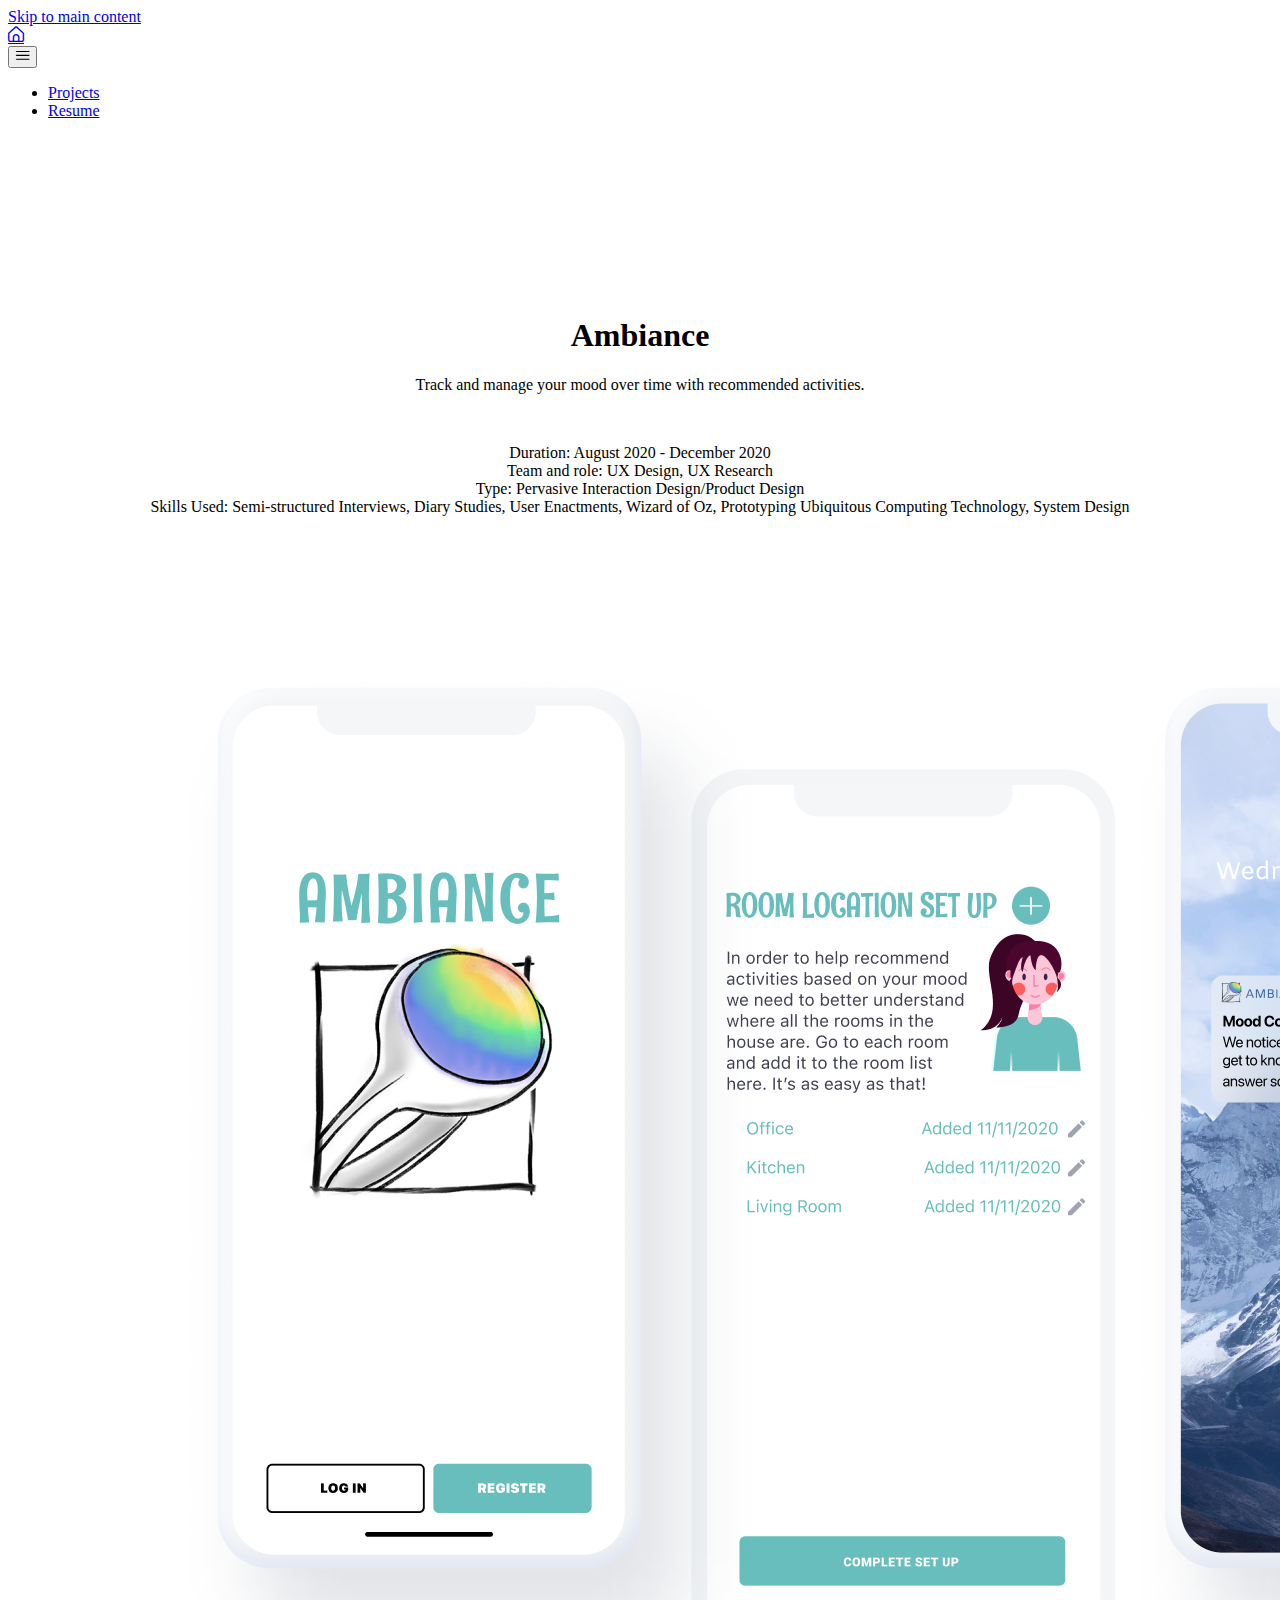
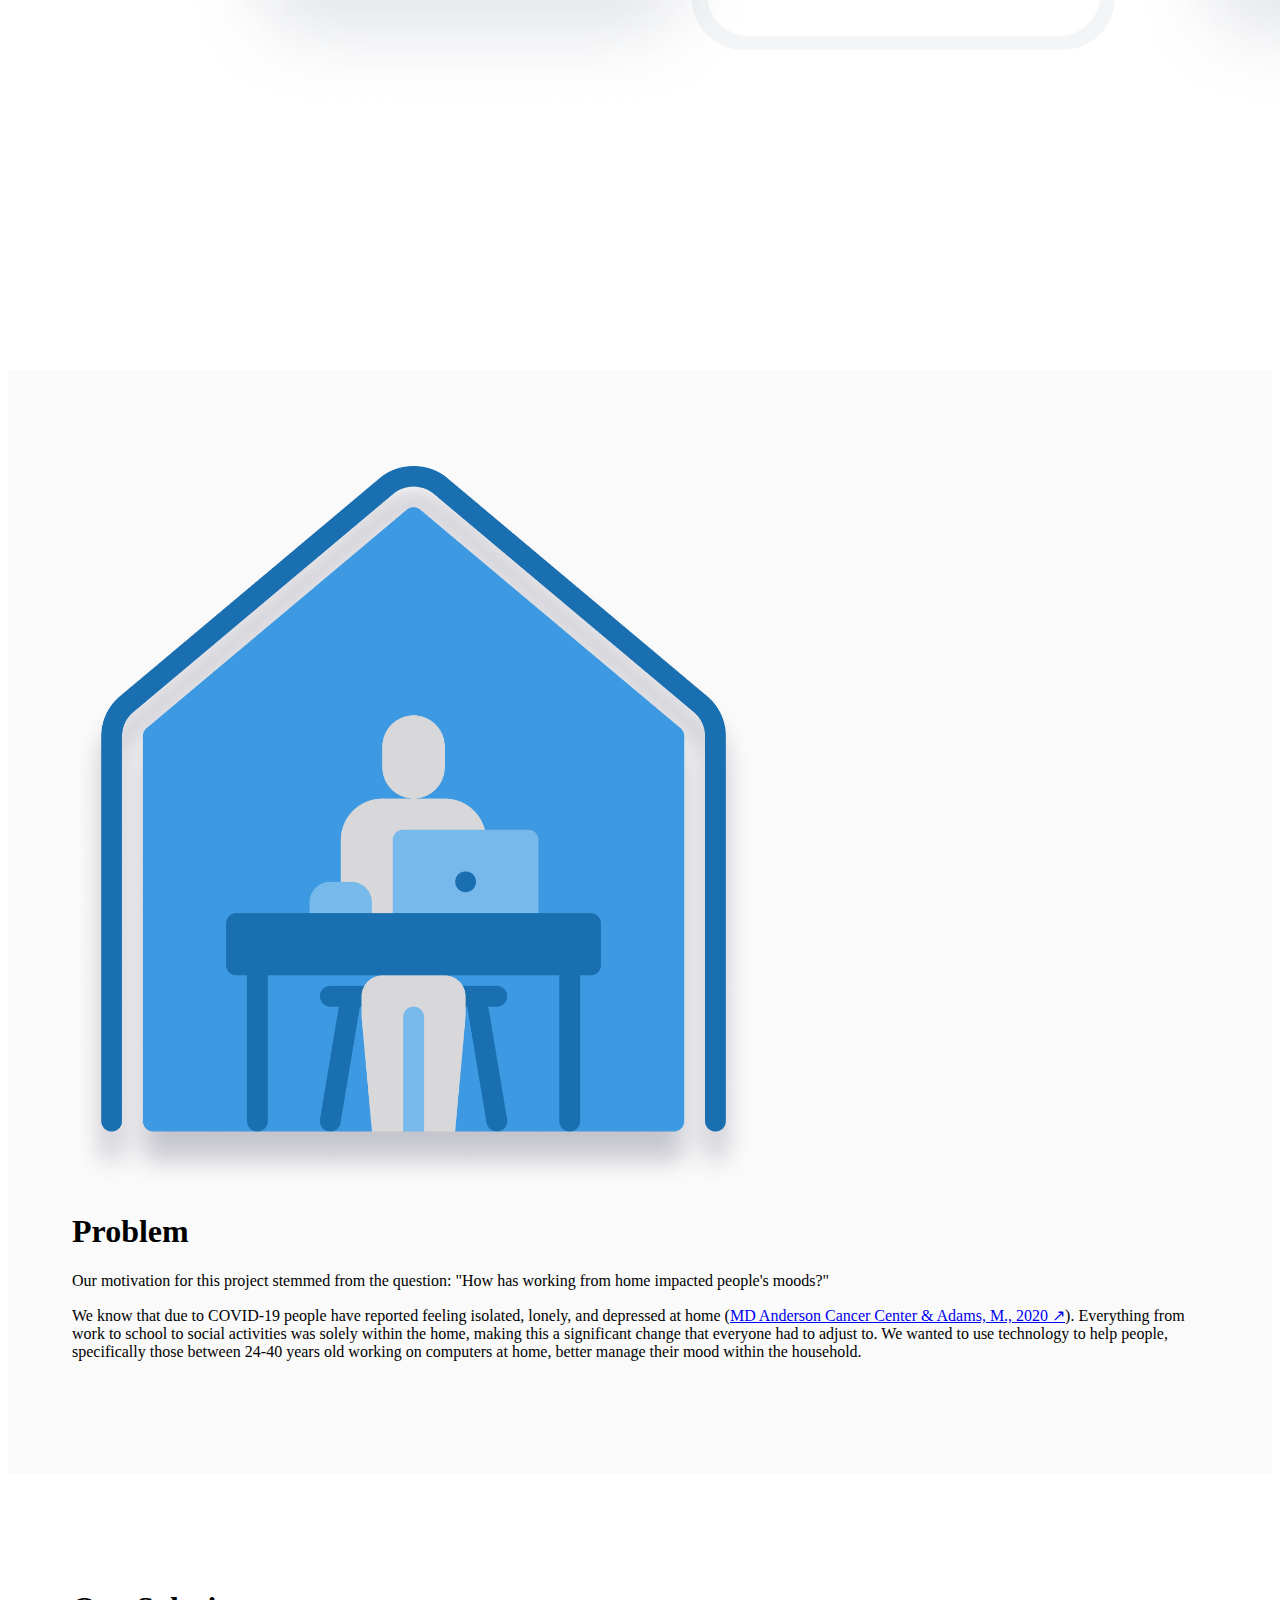
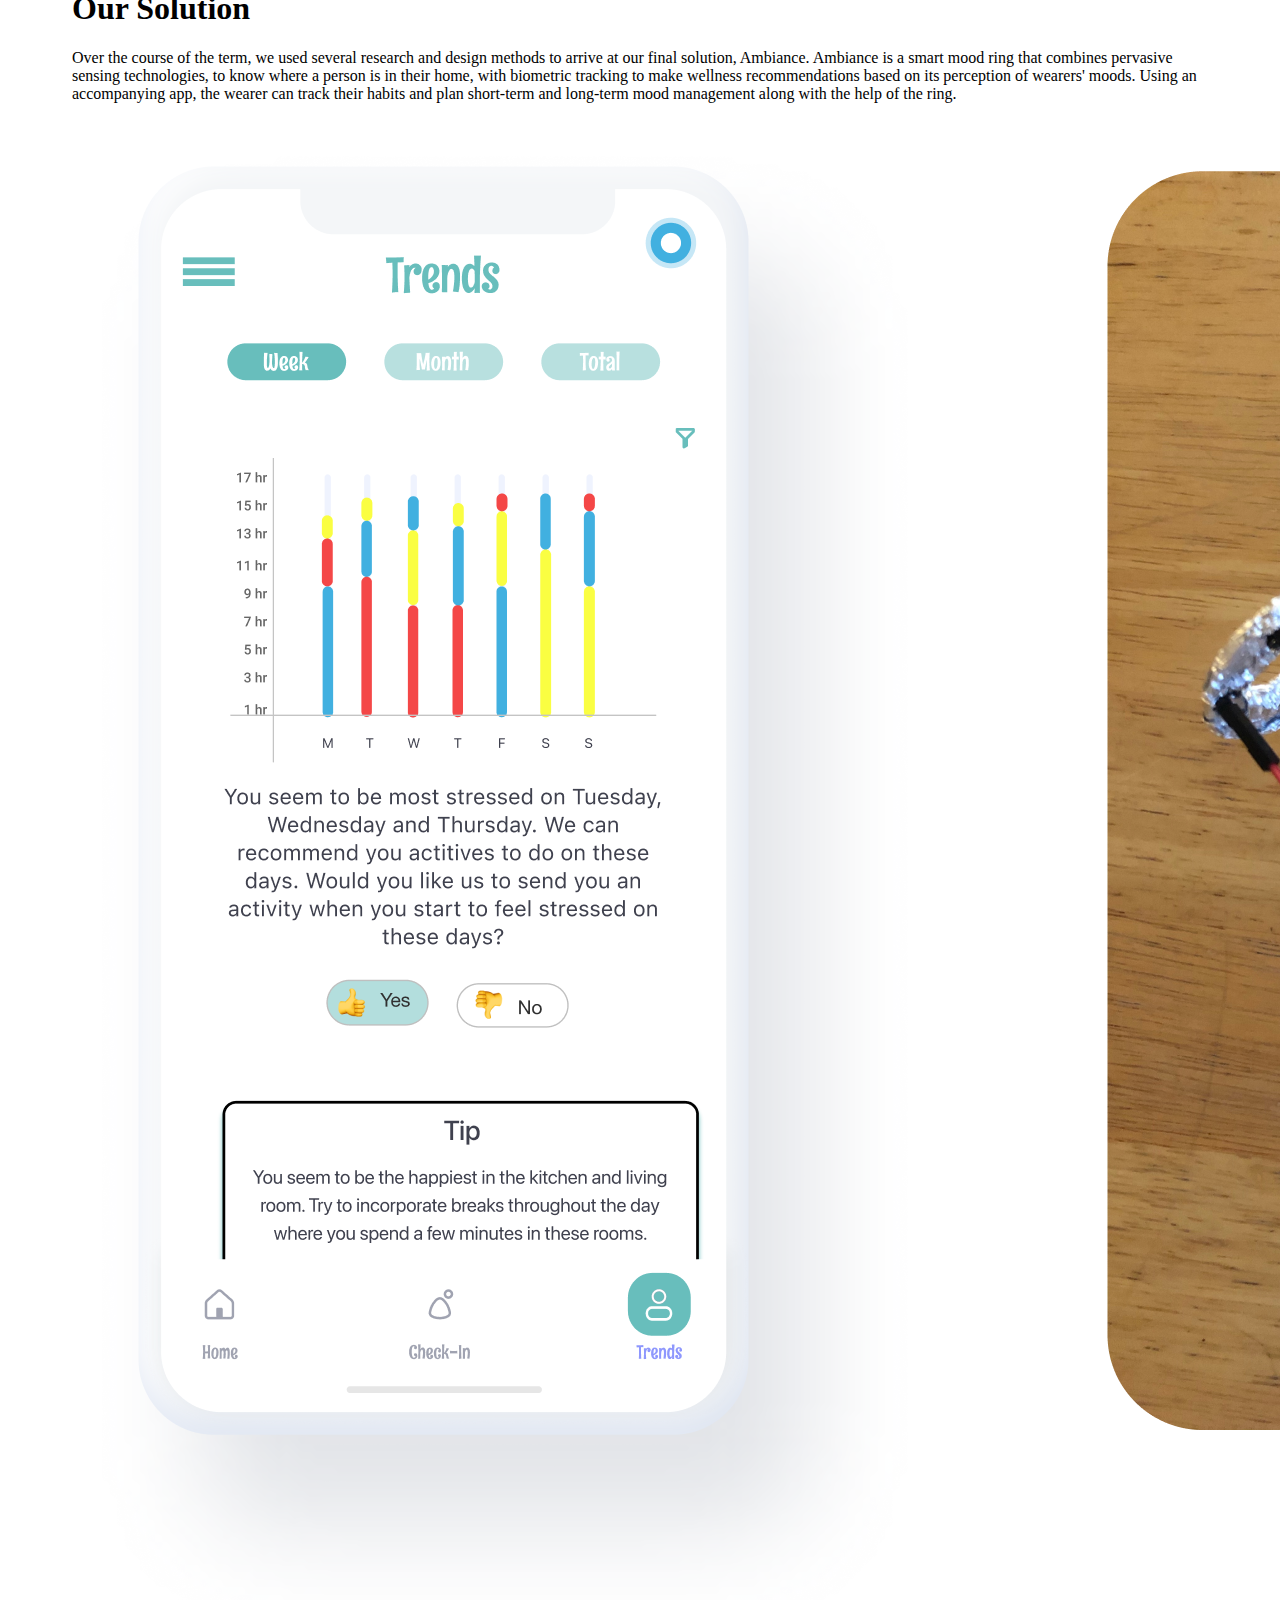
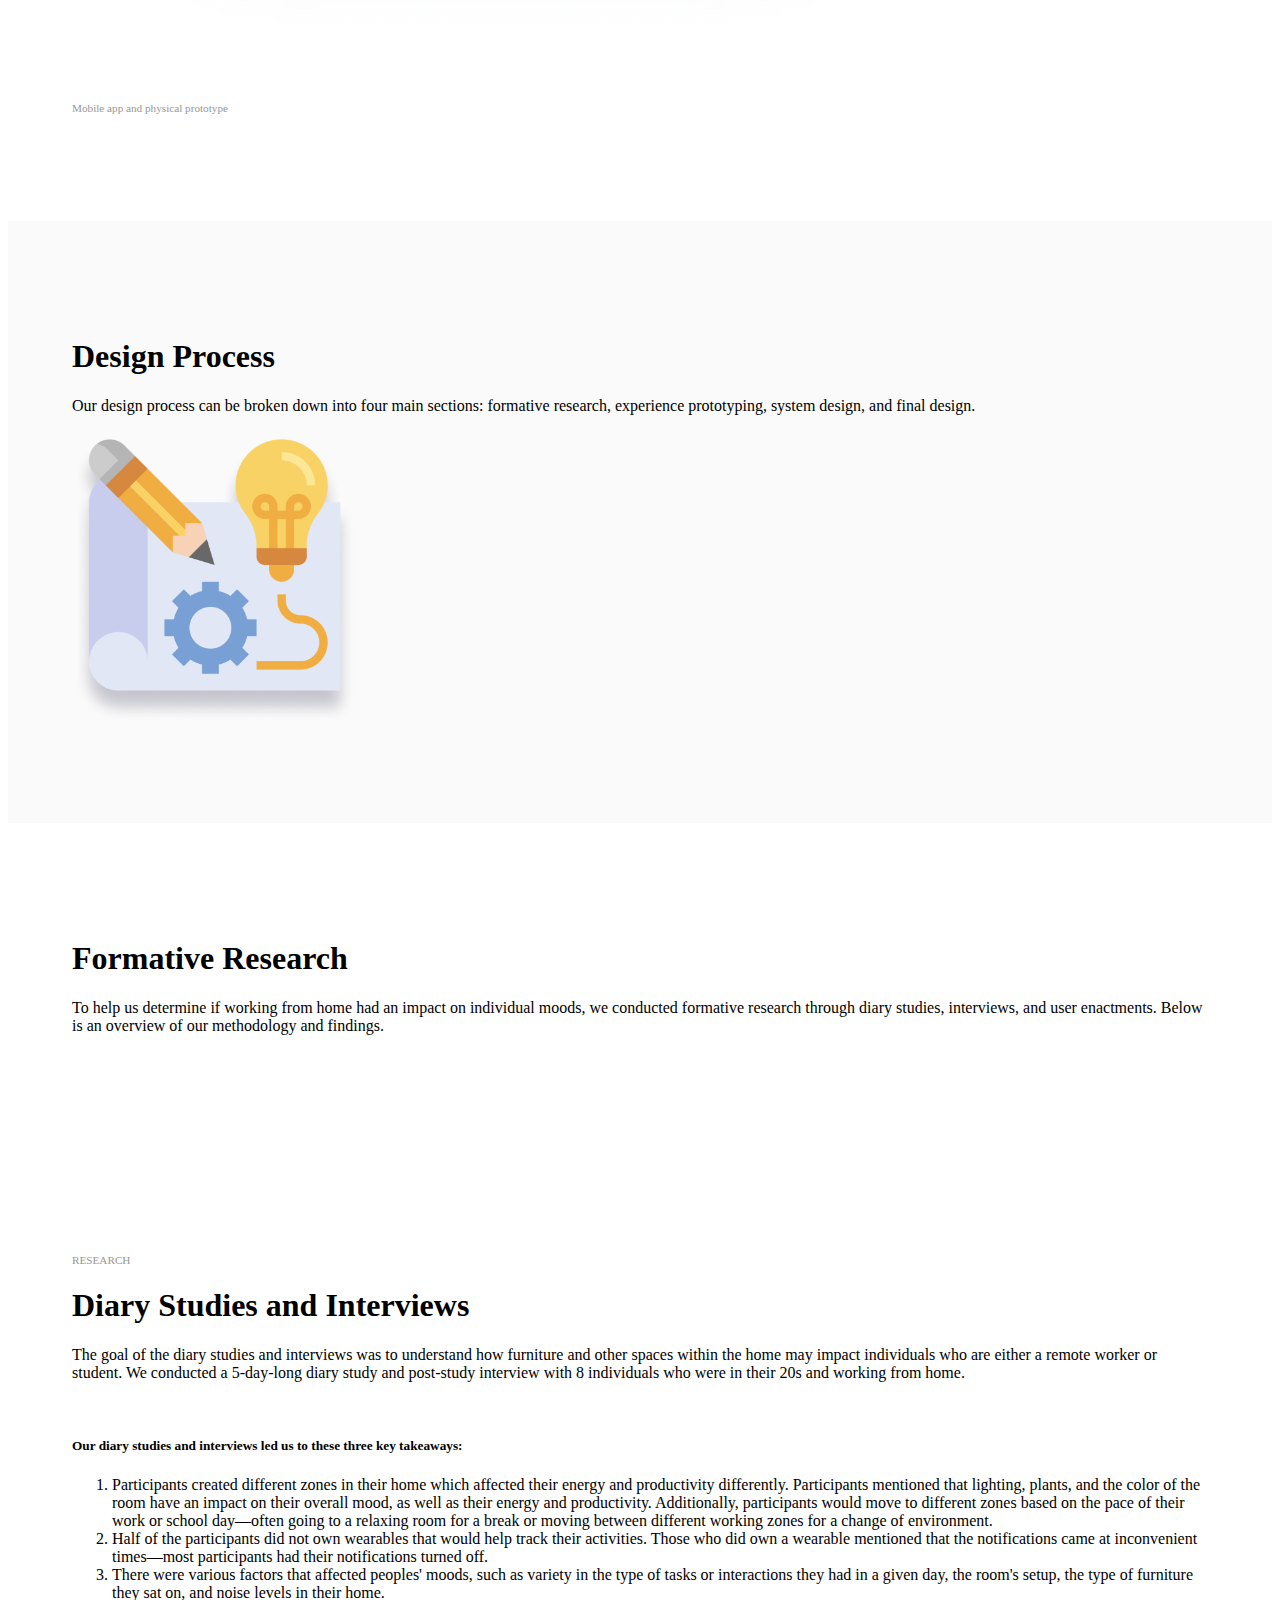
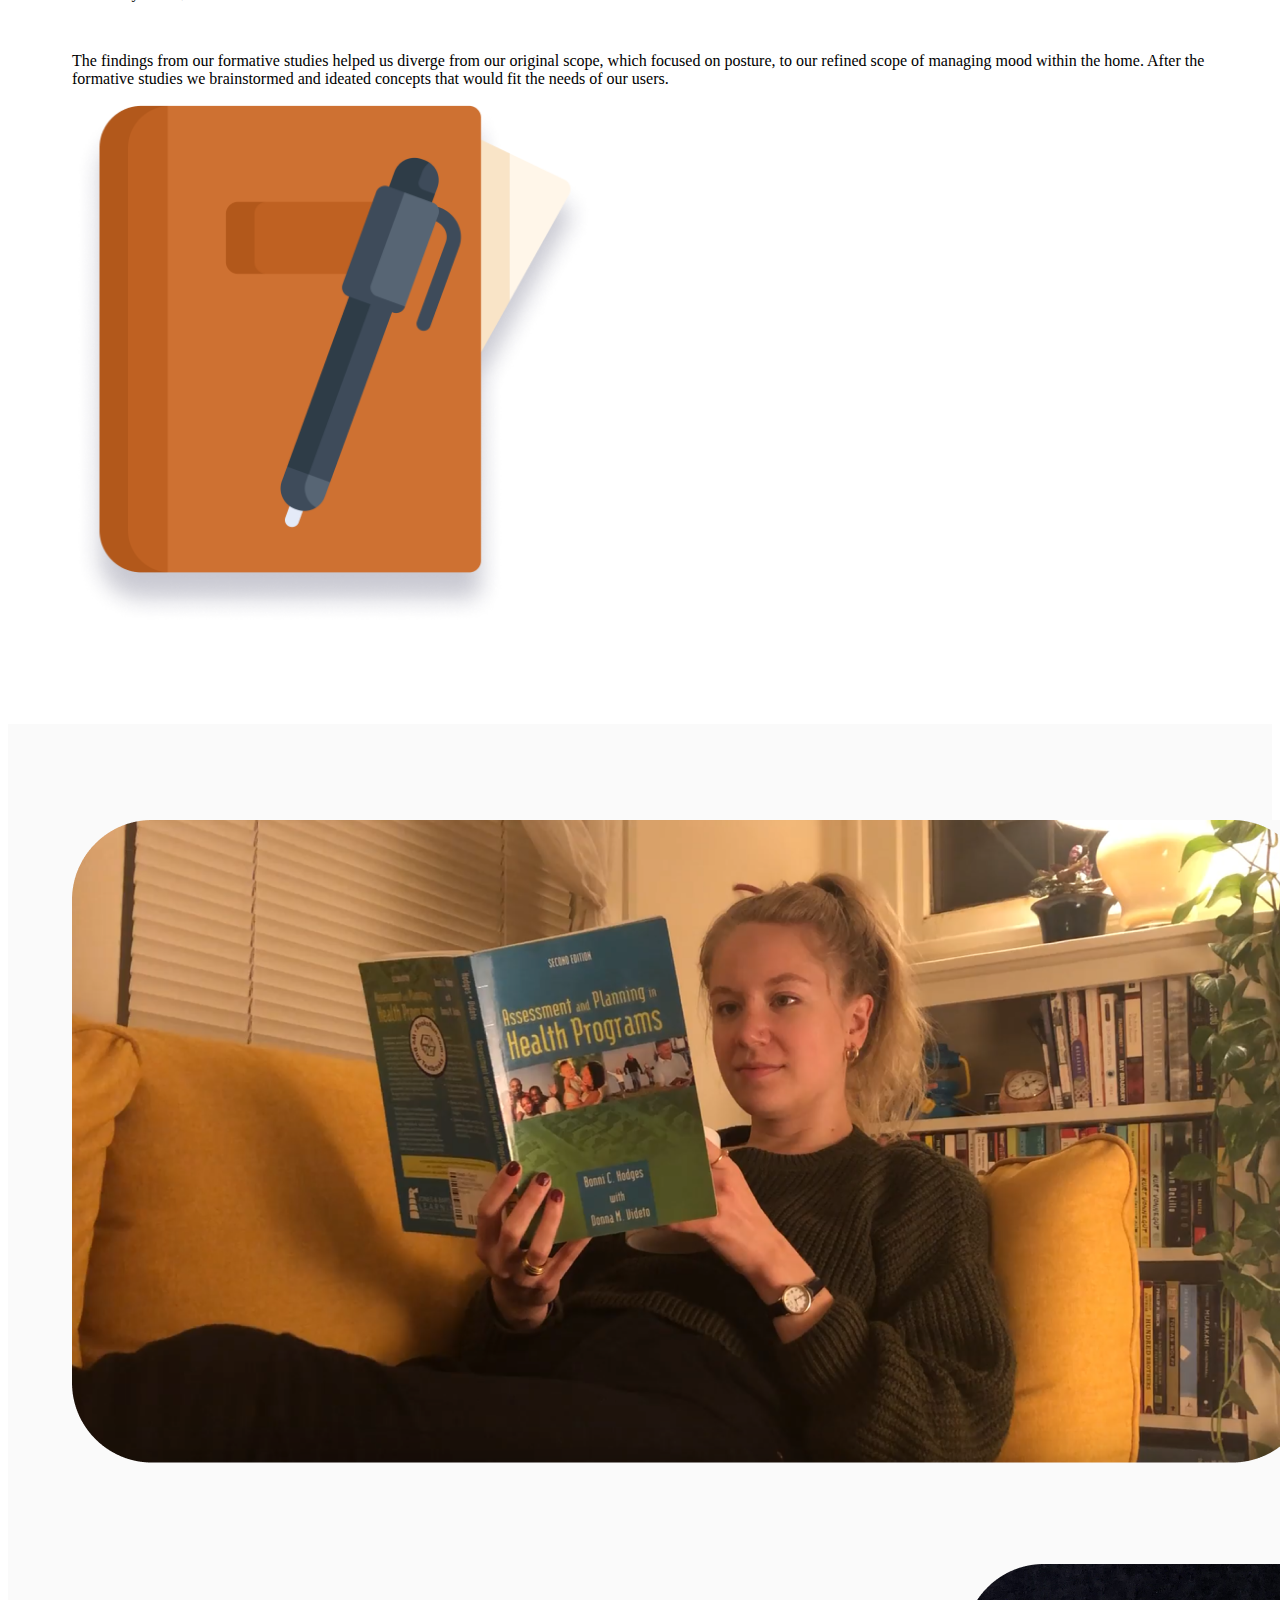
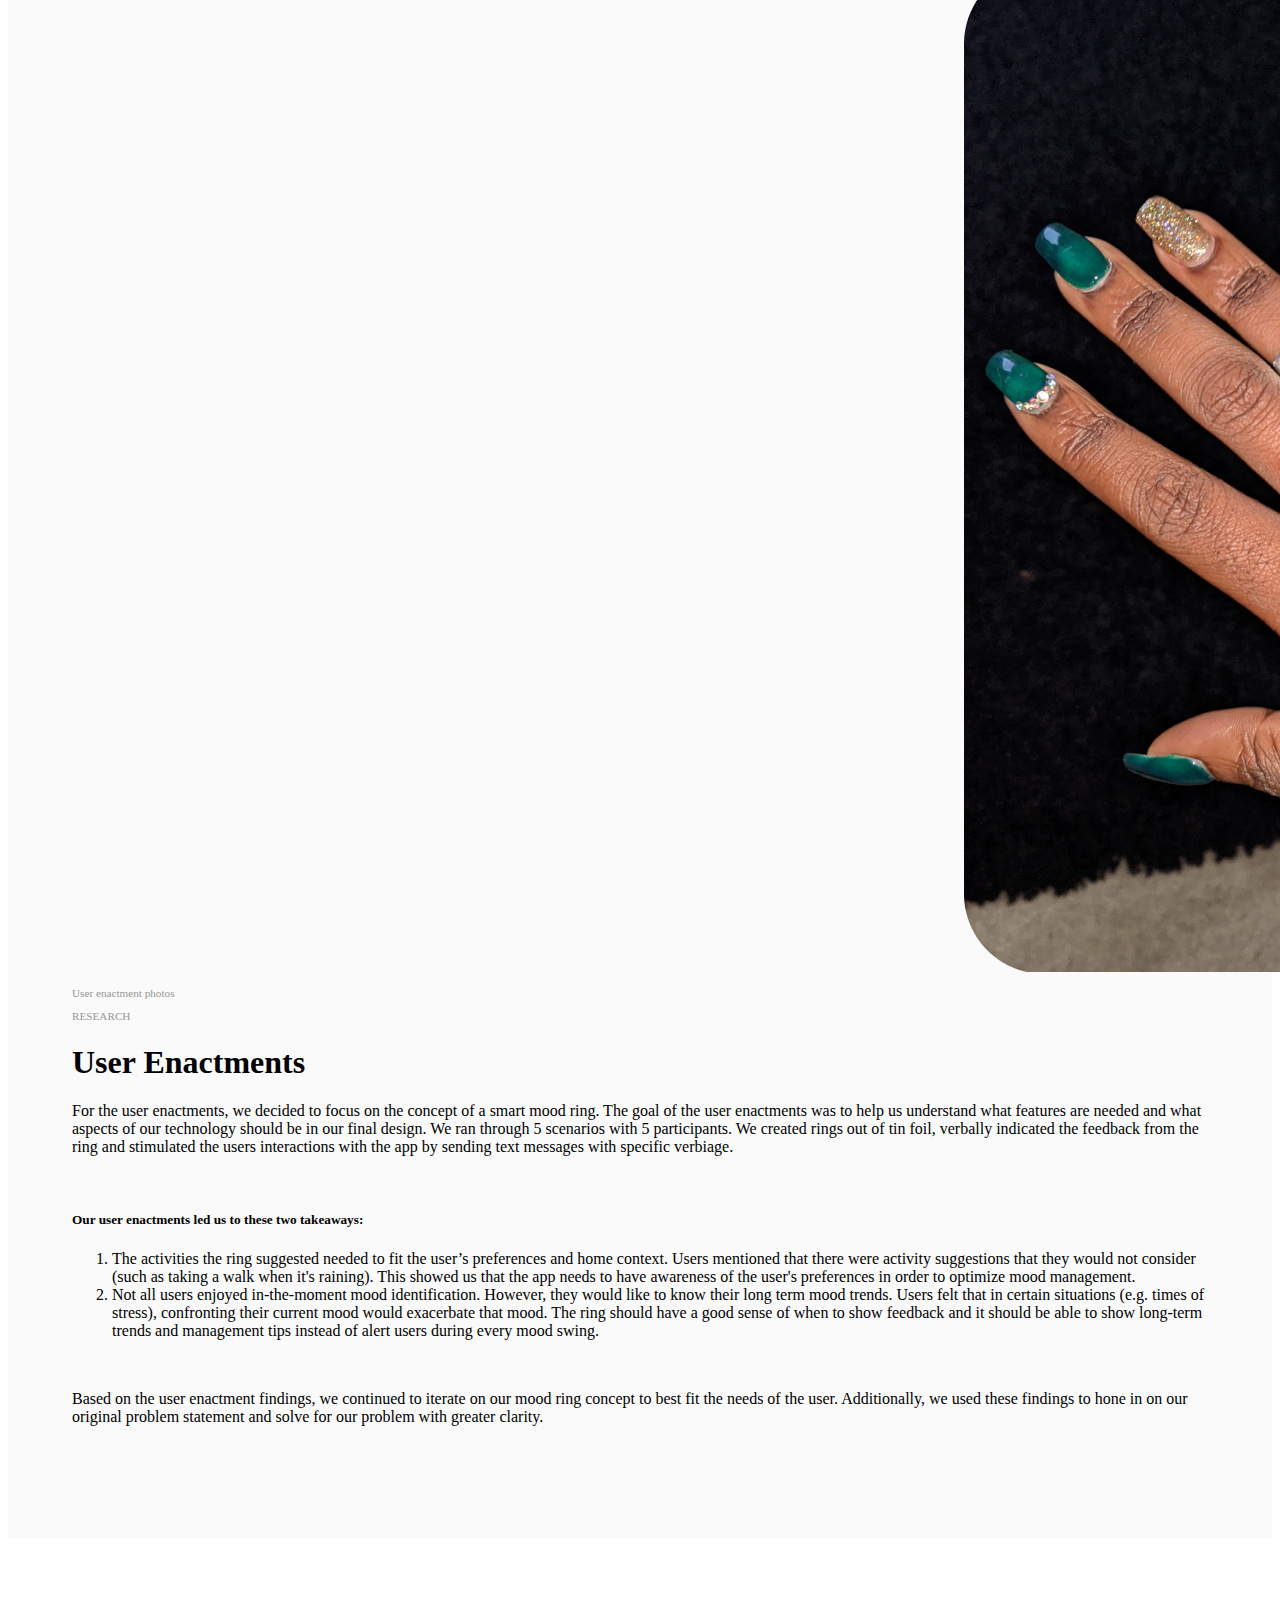
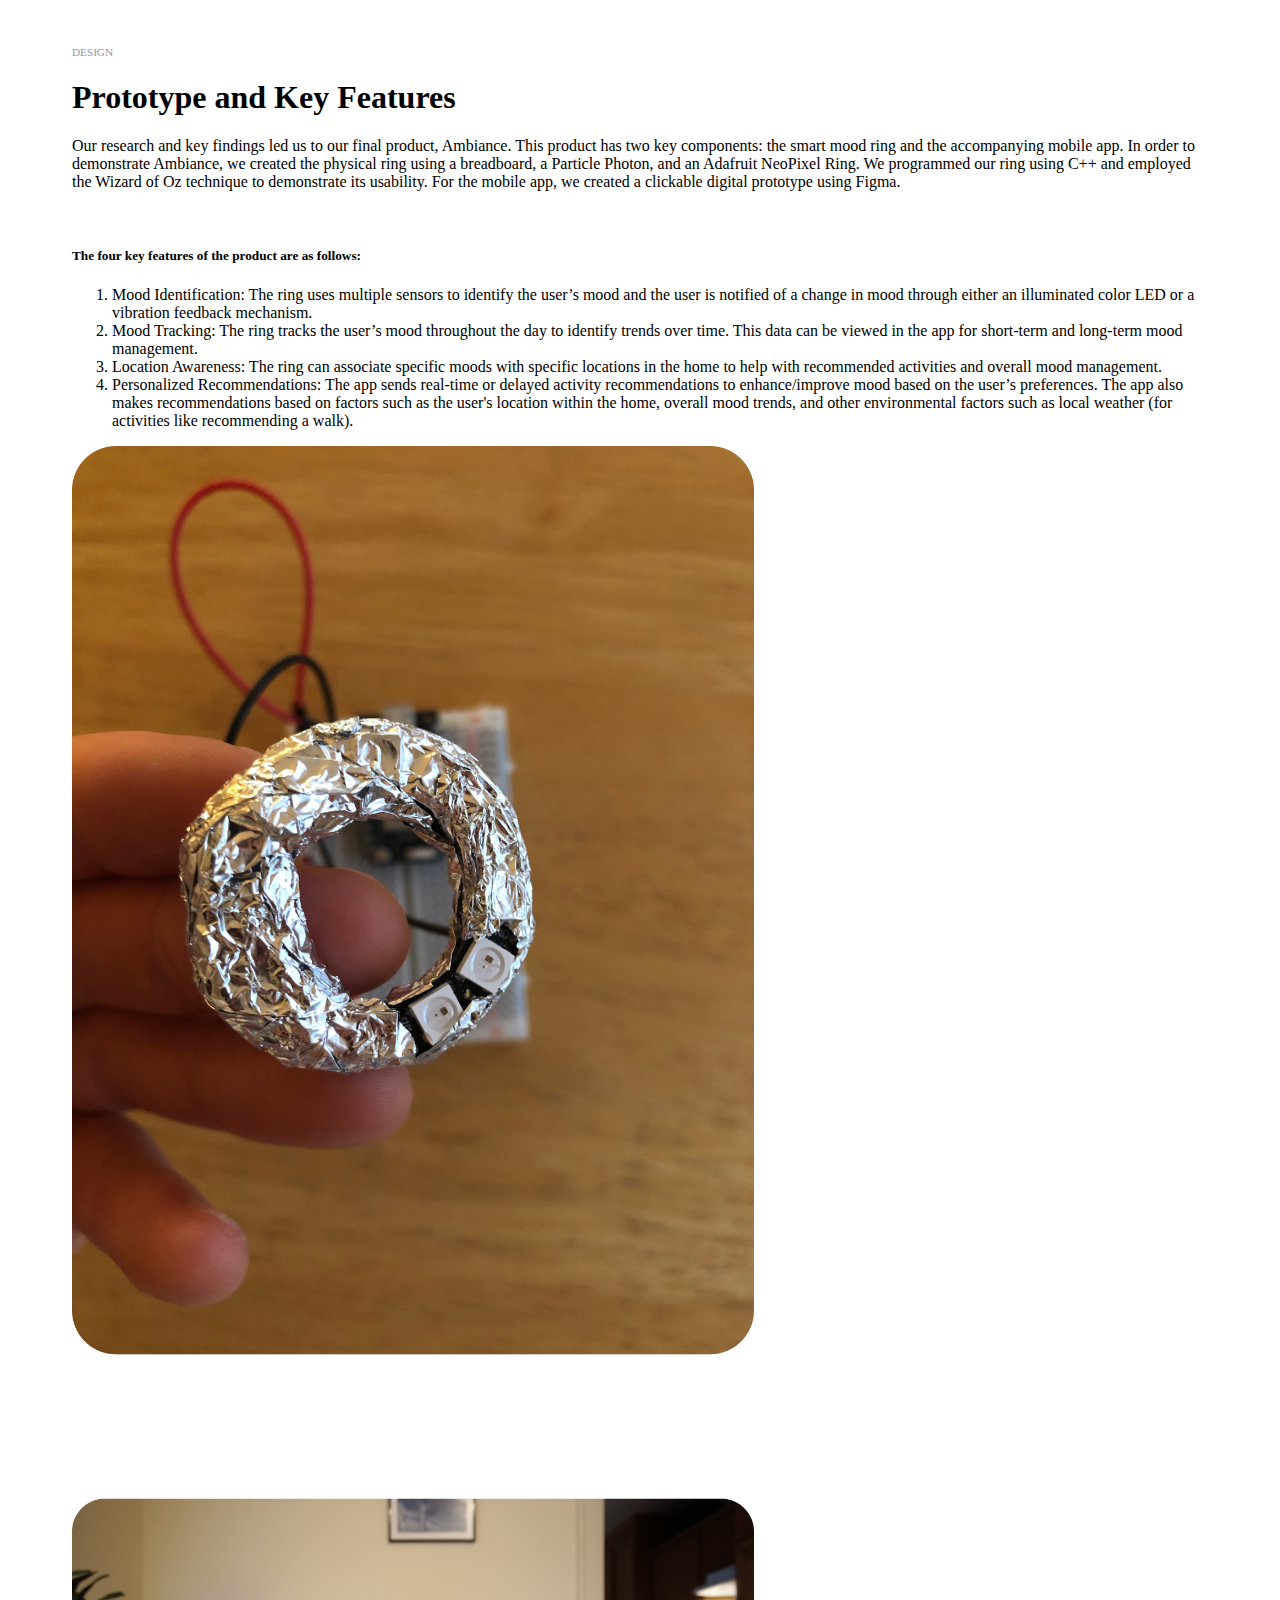
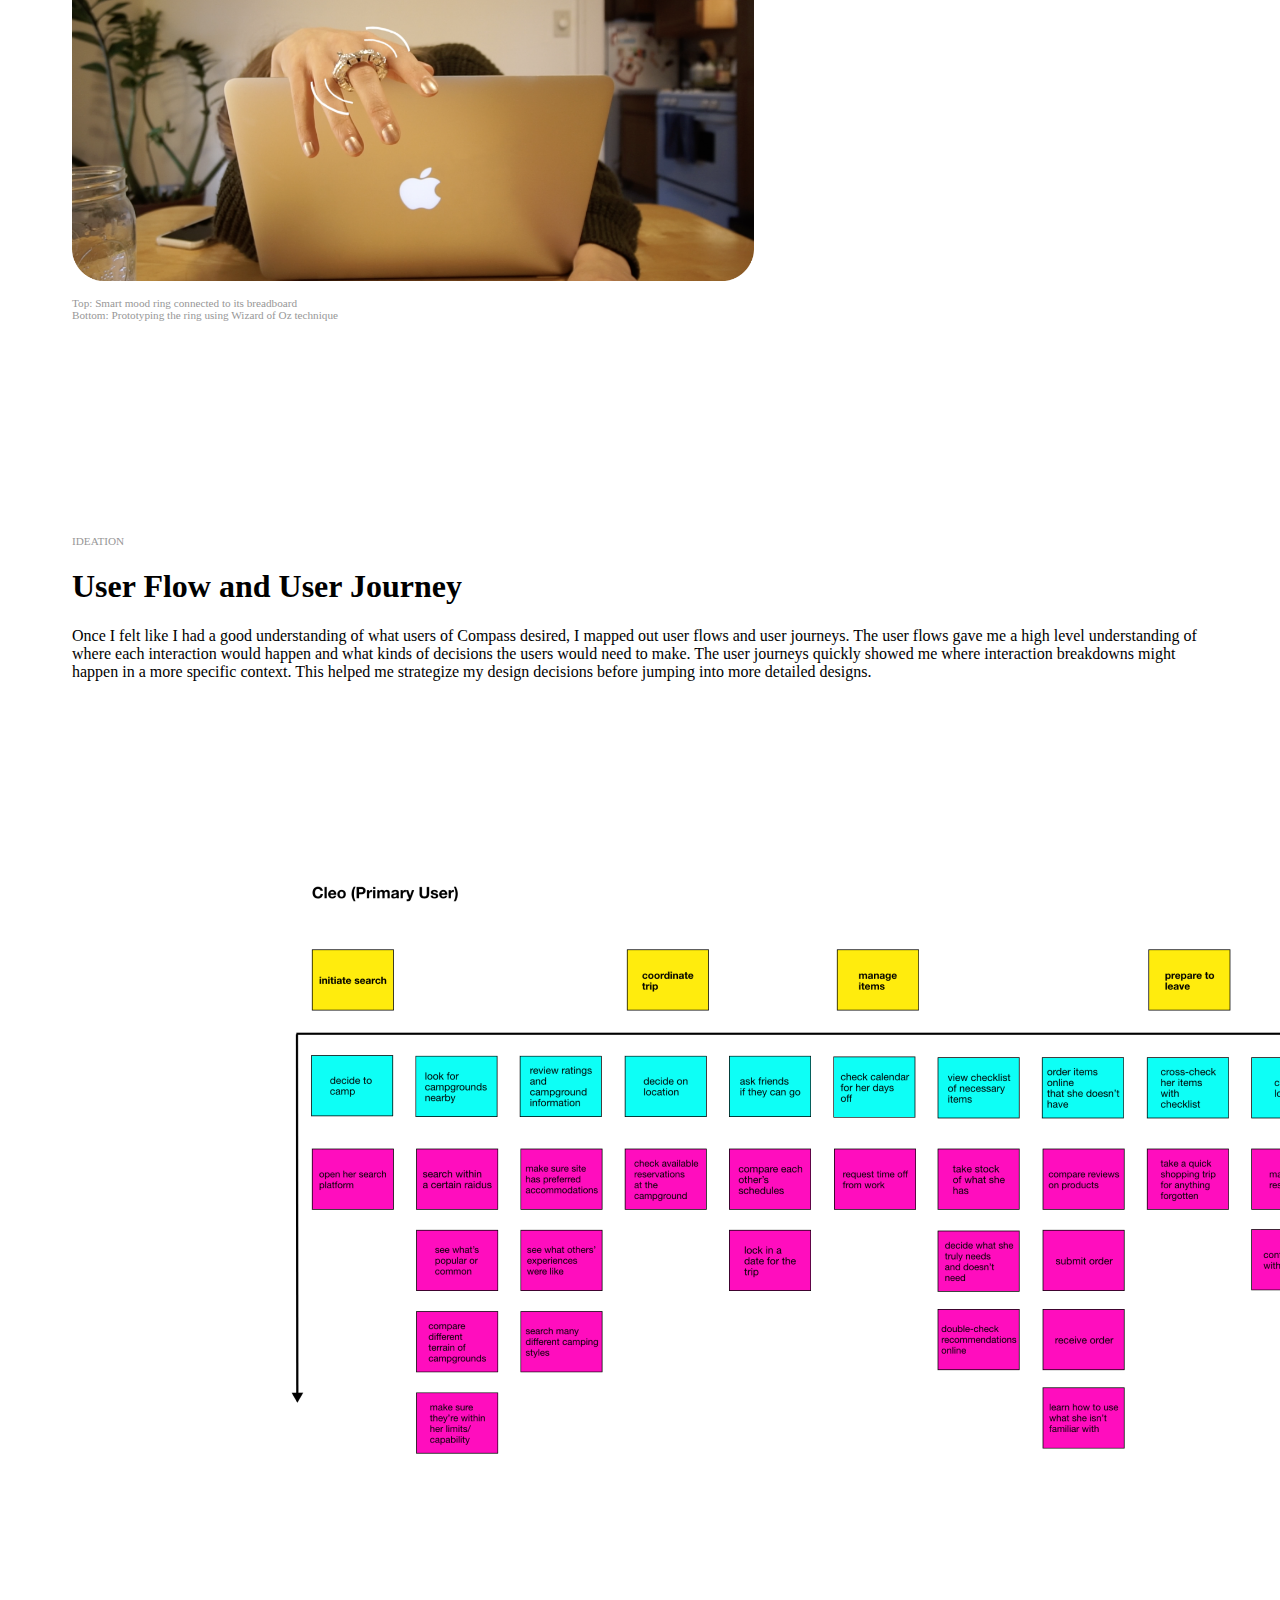
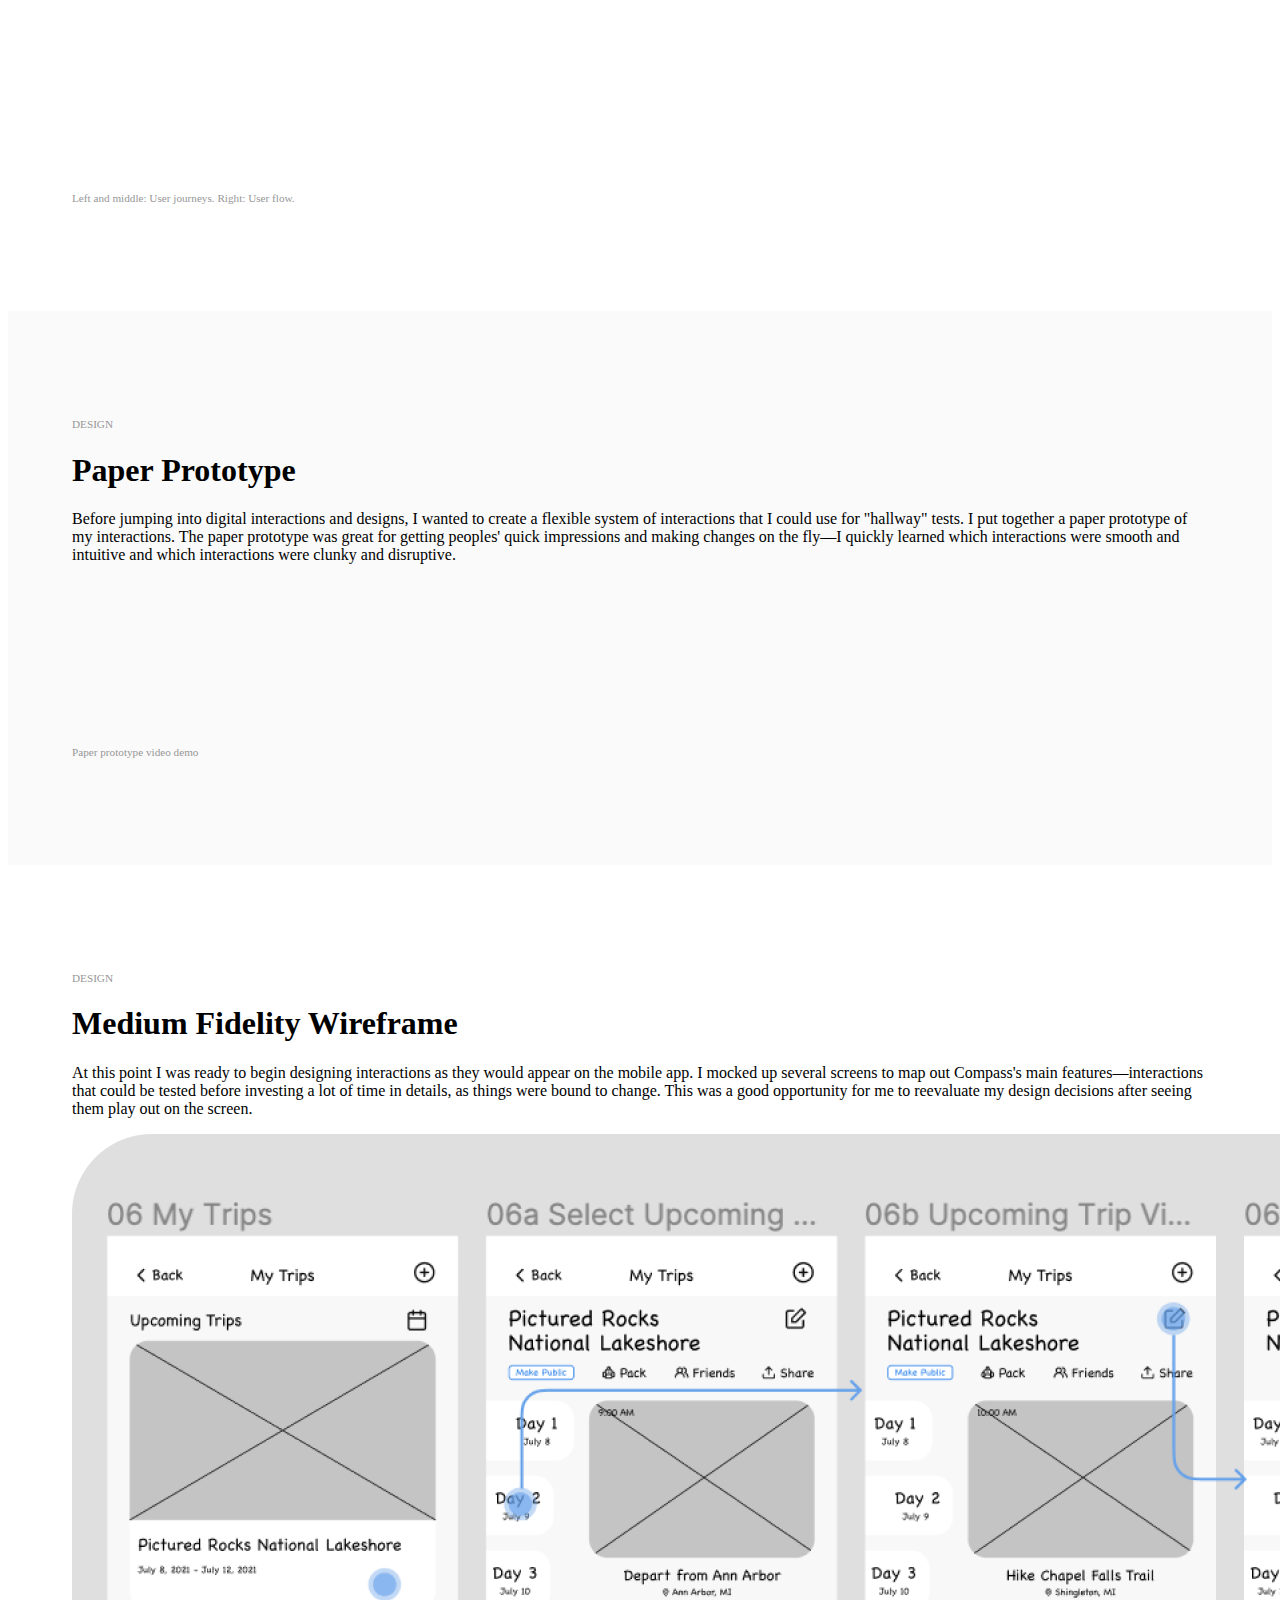
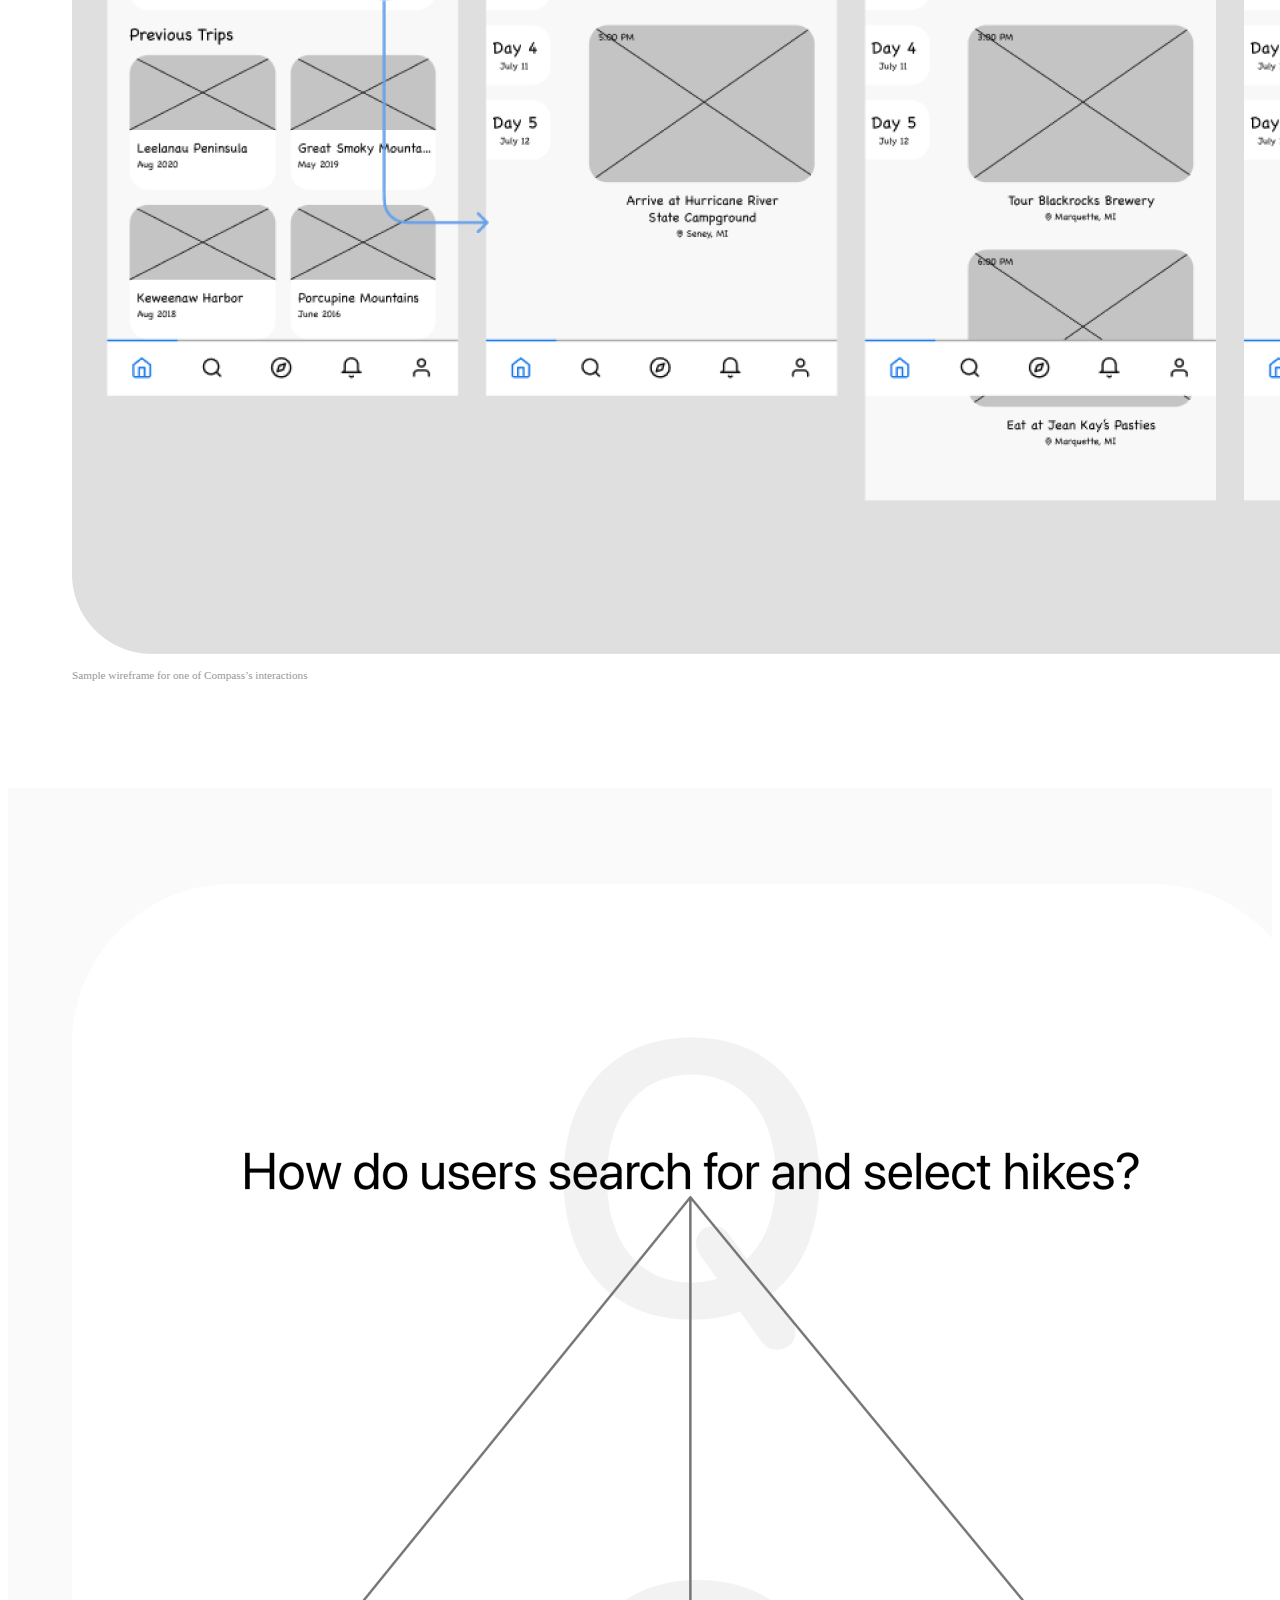
==== commit de29ea0f: "add prototype and key features" ====
--- a/ambiance.html
+++ b/ambiance.html
@@ -217,6 +217,33 @@
 	      </div>
     	</div>
     </section>
+    <!-- PROTOTYPE AND KEY FEATURES -->
+    <section class="section-padding">
+    	<div class="container">
+    		<div class="row gx-5 gy-5 align-items-center justify-content-center">
+    			<div class="col-12 col-sm-10 col-lg-5 me-3">
+    				<p class="card-subtitle mb-2 card-tag">DESIGN</p>
+	          <h1 class="mb-4">Prototype and Key Features</h1>
+	          <p>Our research and key findings led us to our final product, Ambiance. This product has two key components: the smart mood ring and the accompanying mobile app. In order to demonstrate Ambiance, we created the physical ring using a breadboard, a Particle Photon, and an Adafruit NeoPixel Ring. We programmed our ring using C++ and employed the Wizard of Oz technique to demonstrate its usability. For the mobile app, we created a clickable digital prototype using Figma.</p>
+	          <br>
+	          <h5>The four key features of the product are as follows:</h5>
+	          <ol>
+	          	<li>Mood Identification: The ring uses multiple sensors to identify the user’s mood and the user is notified of a change in mood through either an illuminated color LED or a vibration feedback mechanism.</li>
+	          	<li>Mood Tracking: The ring tracks the user’s mood throughout the day to identify trends over time. This data can be viewed in the app for short-term and long-term mood management.</li>
+	          	<li>Location Awareness: The ring can associate specific moods with specific locations in the home to help with recommended activities and overall mood management.</li>
+	          	<li>Personalized Recommendations: The app sends real-time or delayed activity recommendations to enhance/improve mood based on the user’s preferences. The app also makes recommendations based on factors such as the user's location within the home, overall mood trends, and other environmental factors such as local weather (for activities like recommending a walk).</li>
+	          </ol>
+	        </div>
+	        <div class="col-12 col-sm-10 col-lg-5 d-flex flex-column">
+	          <img 
+						  src="images/ambiance_prototype_ring_photos.png" 
+						  alt="Close-up of an aluminum foil covered LED ring. A woman's hand over an apple macbook wearing the ring." 
+						  class="img-60">
+						<p class="text-center card-tag mt-3">Top: Smart mood ring connected to its breadboard<br> Bottom: Prototyping the ring using Wizard of Oz technique</p>
+	        </div>
+	      </div>
+    	</div>
+    </section>
     <!-- USER FLOW AND USER JOURNEY -->
     <section class="section-padding">
     	<div class="container">
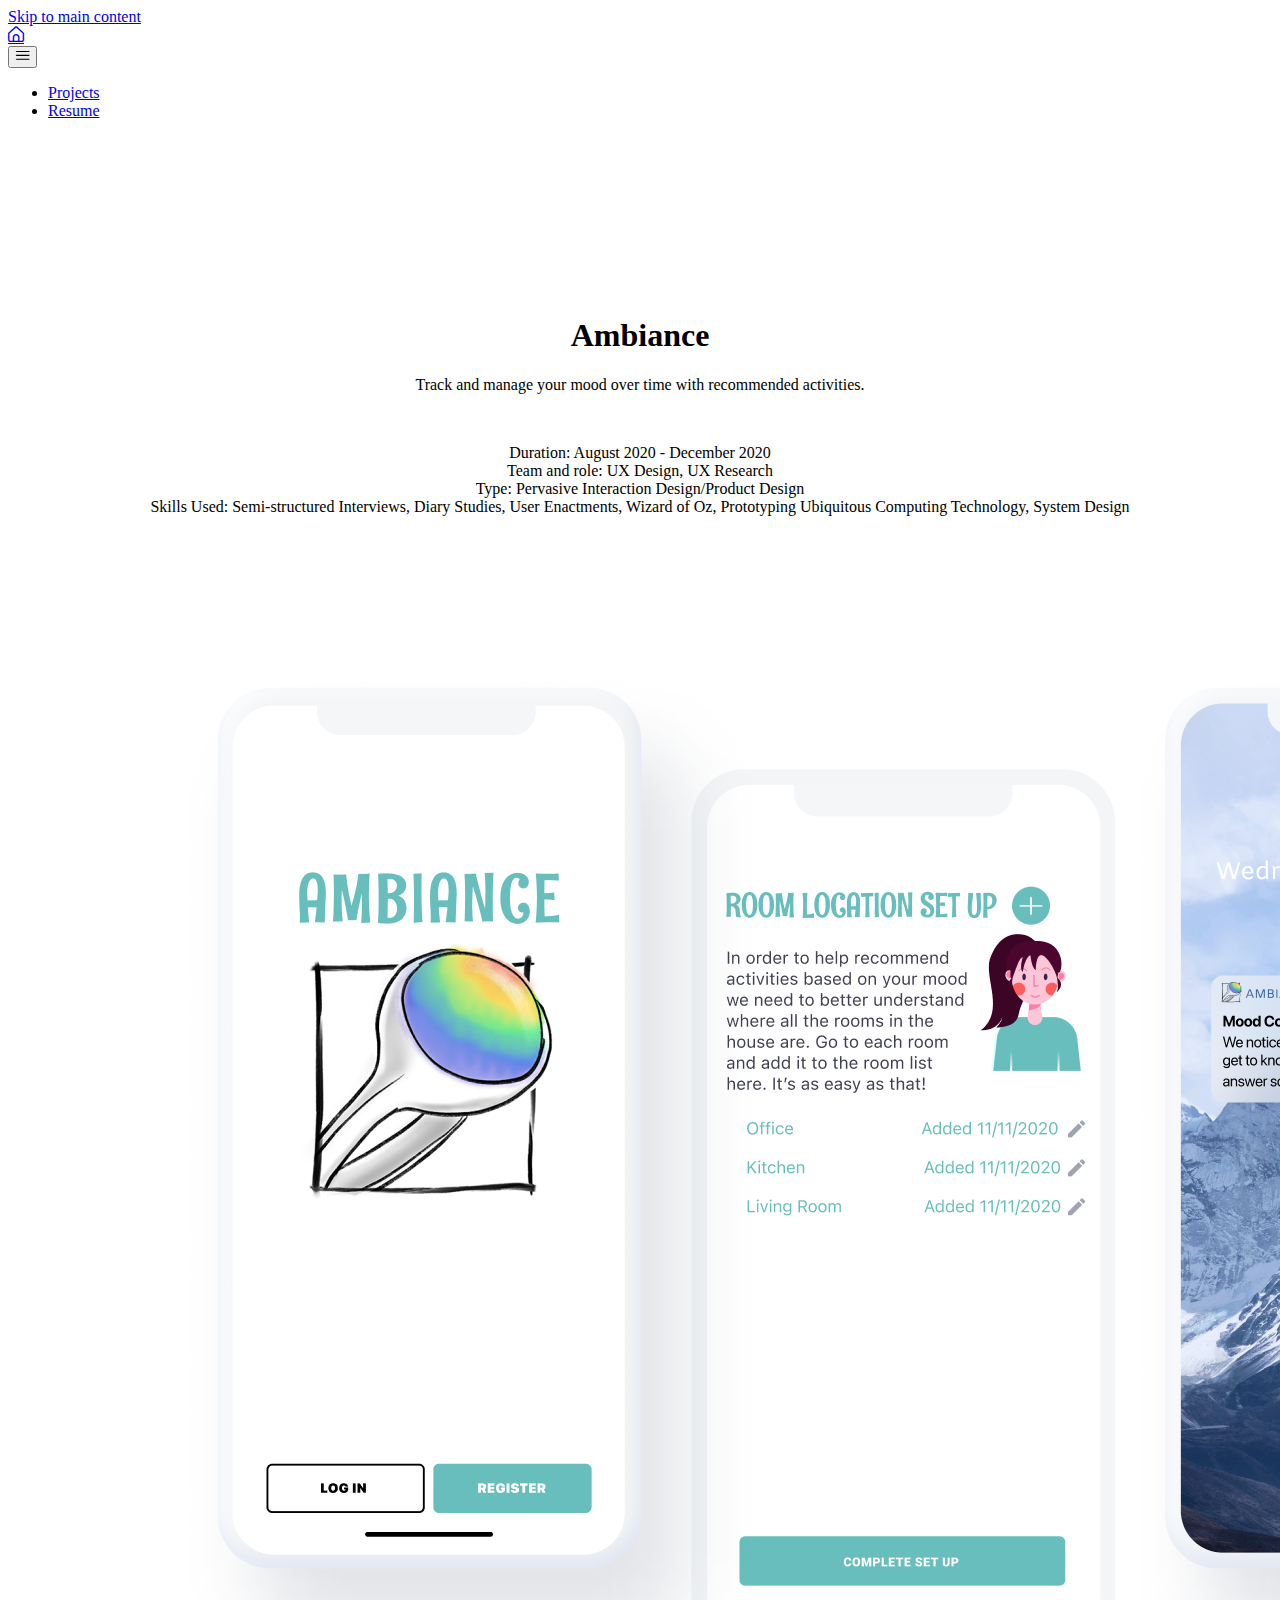
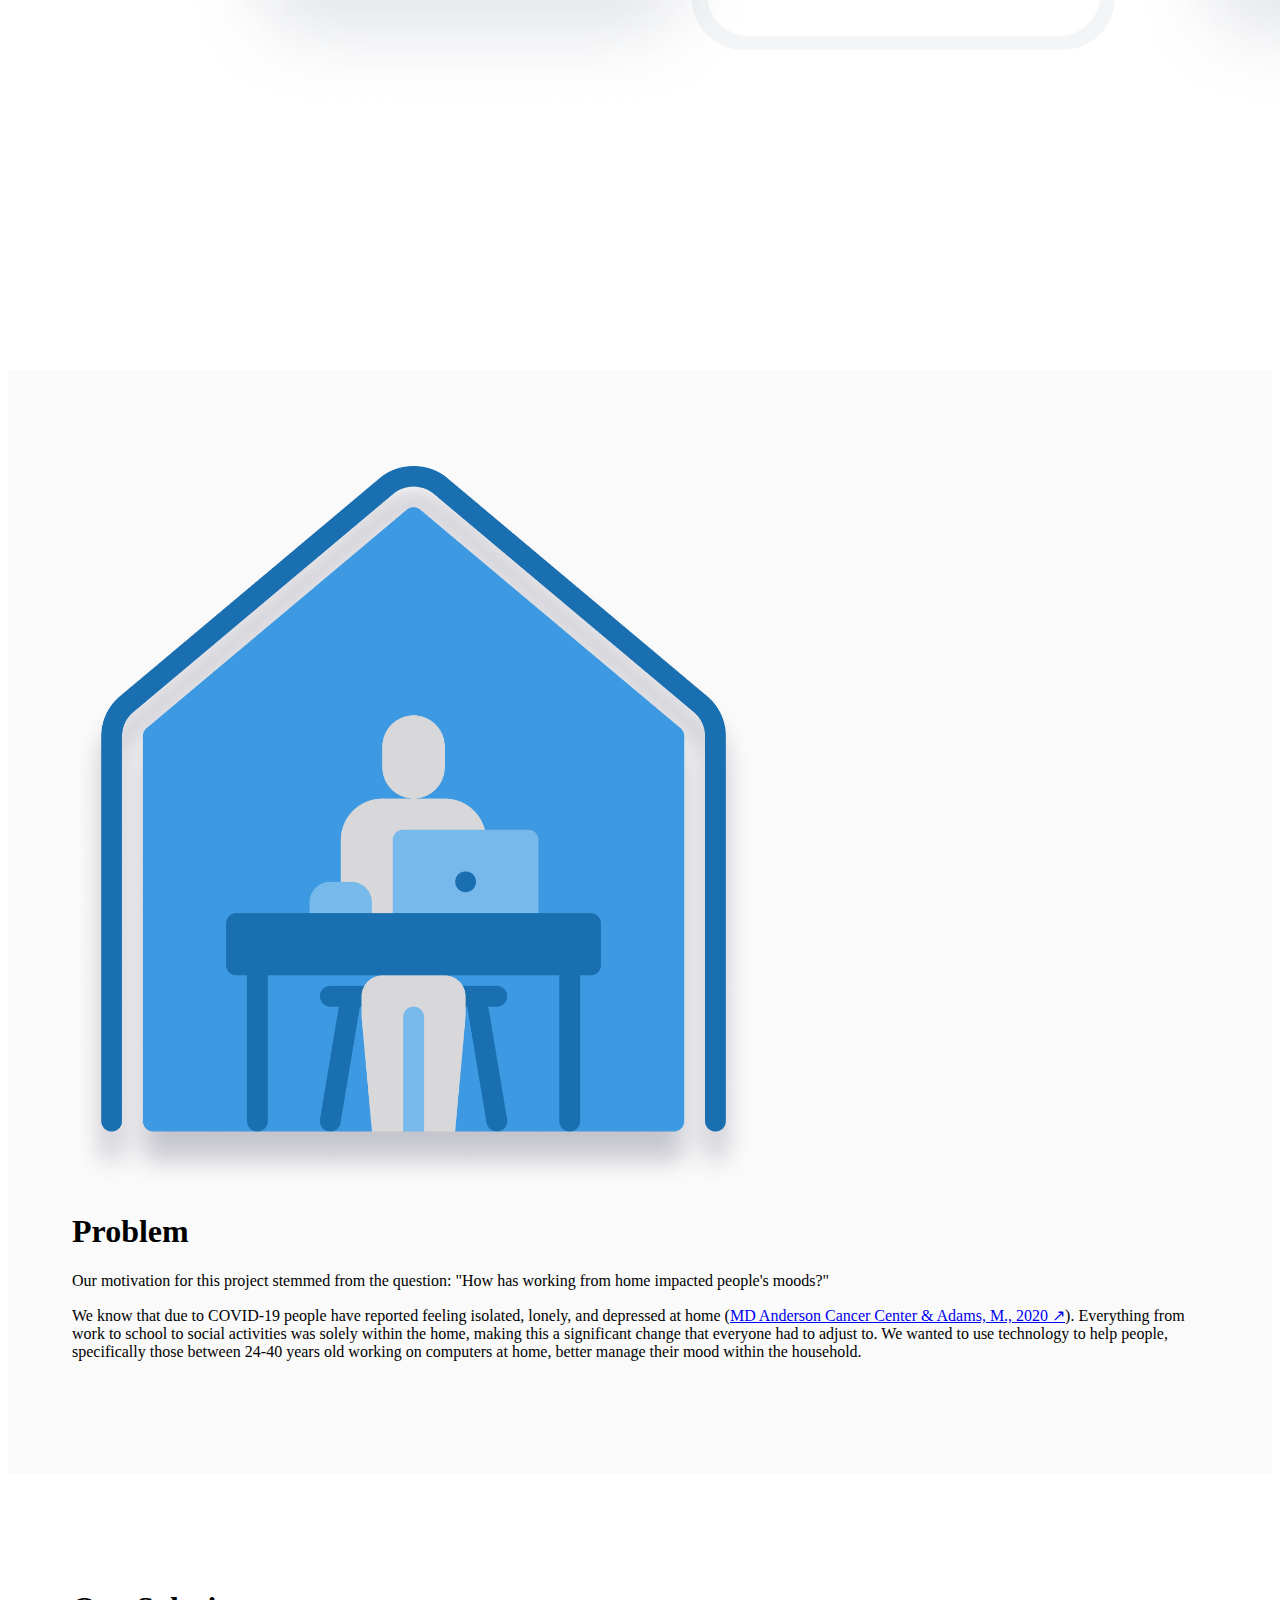
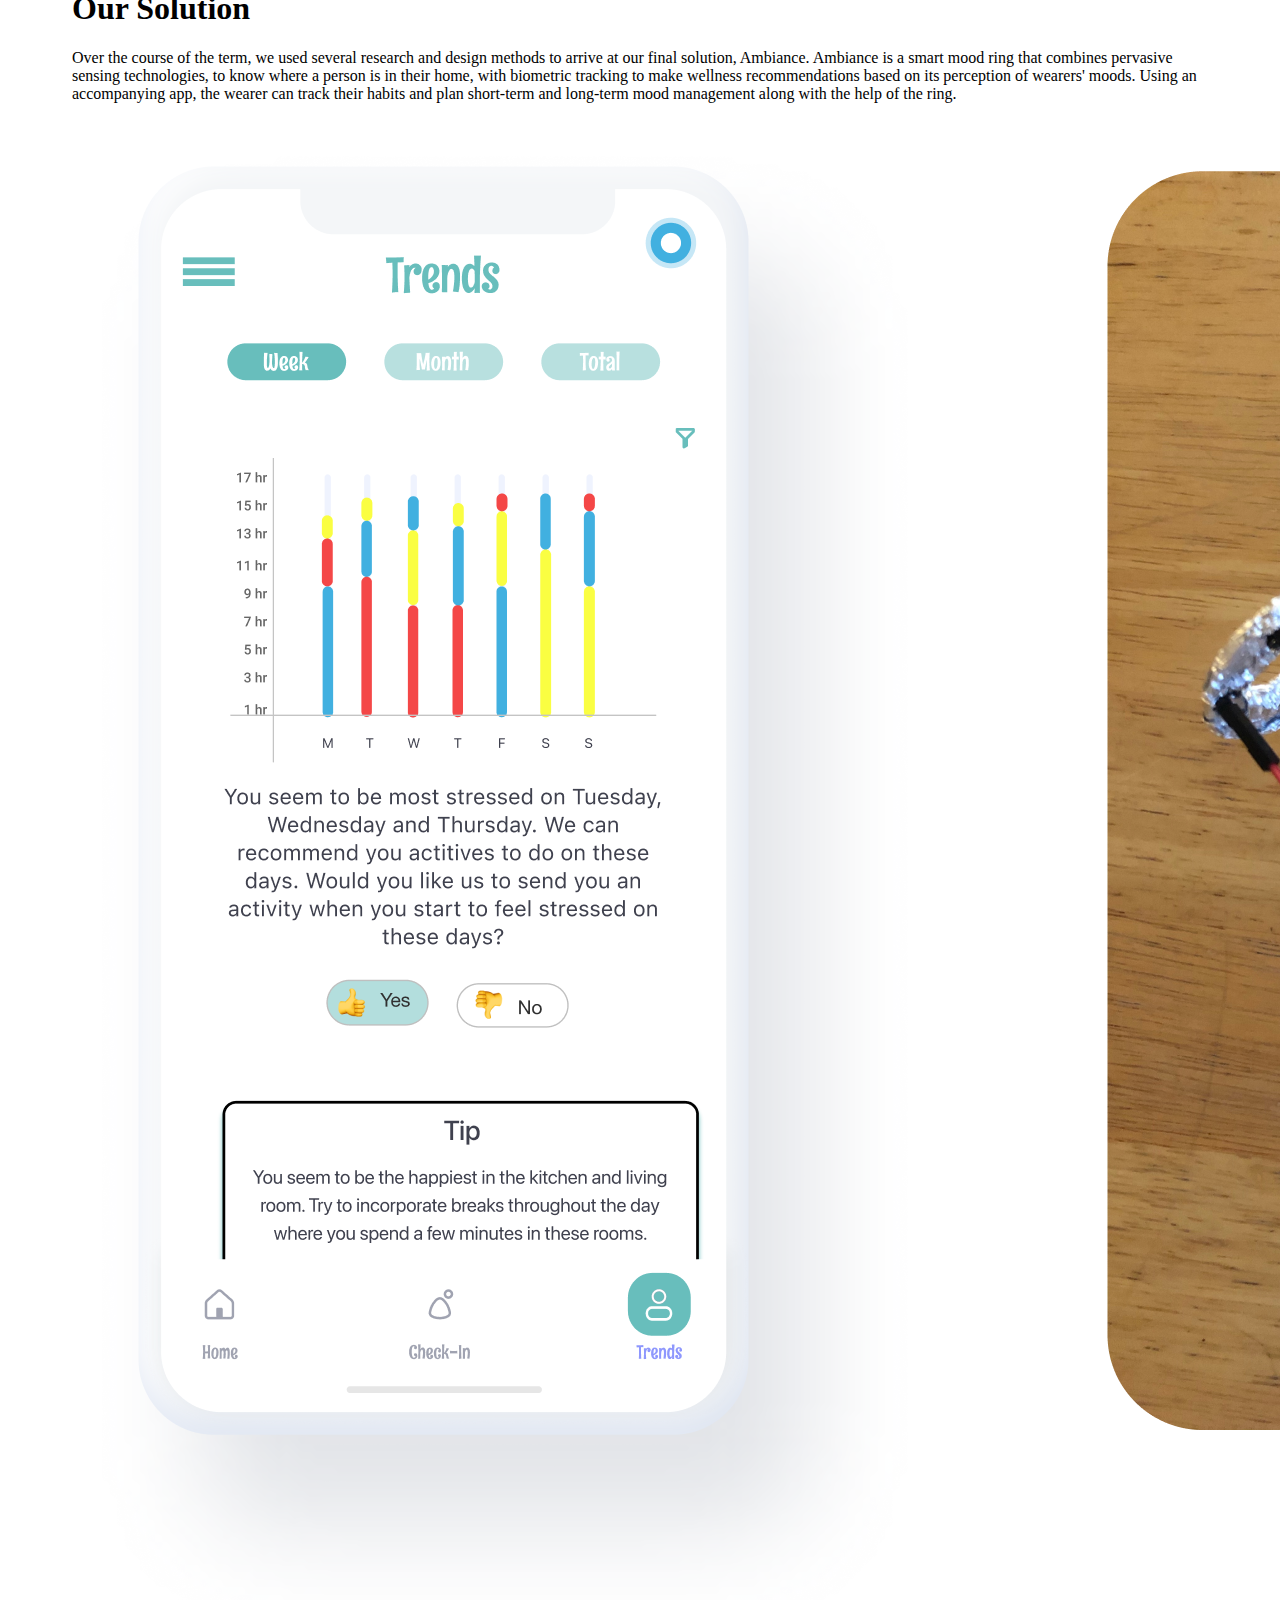
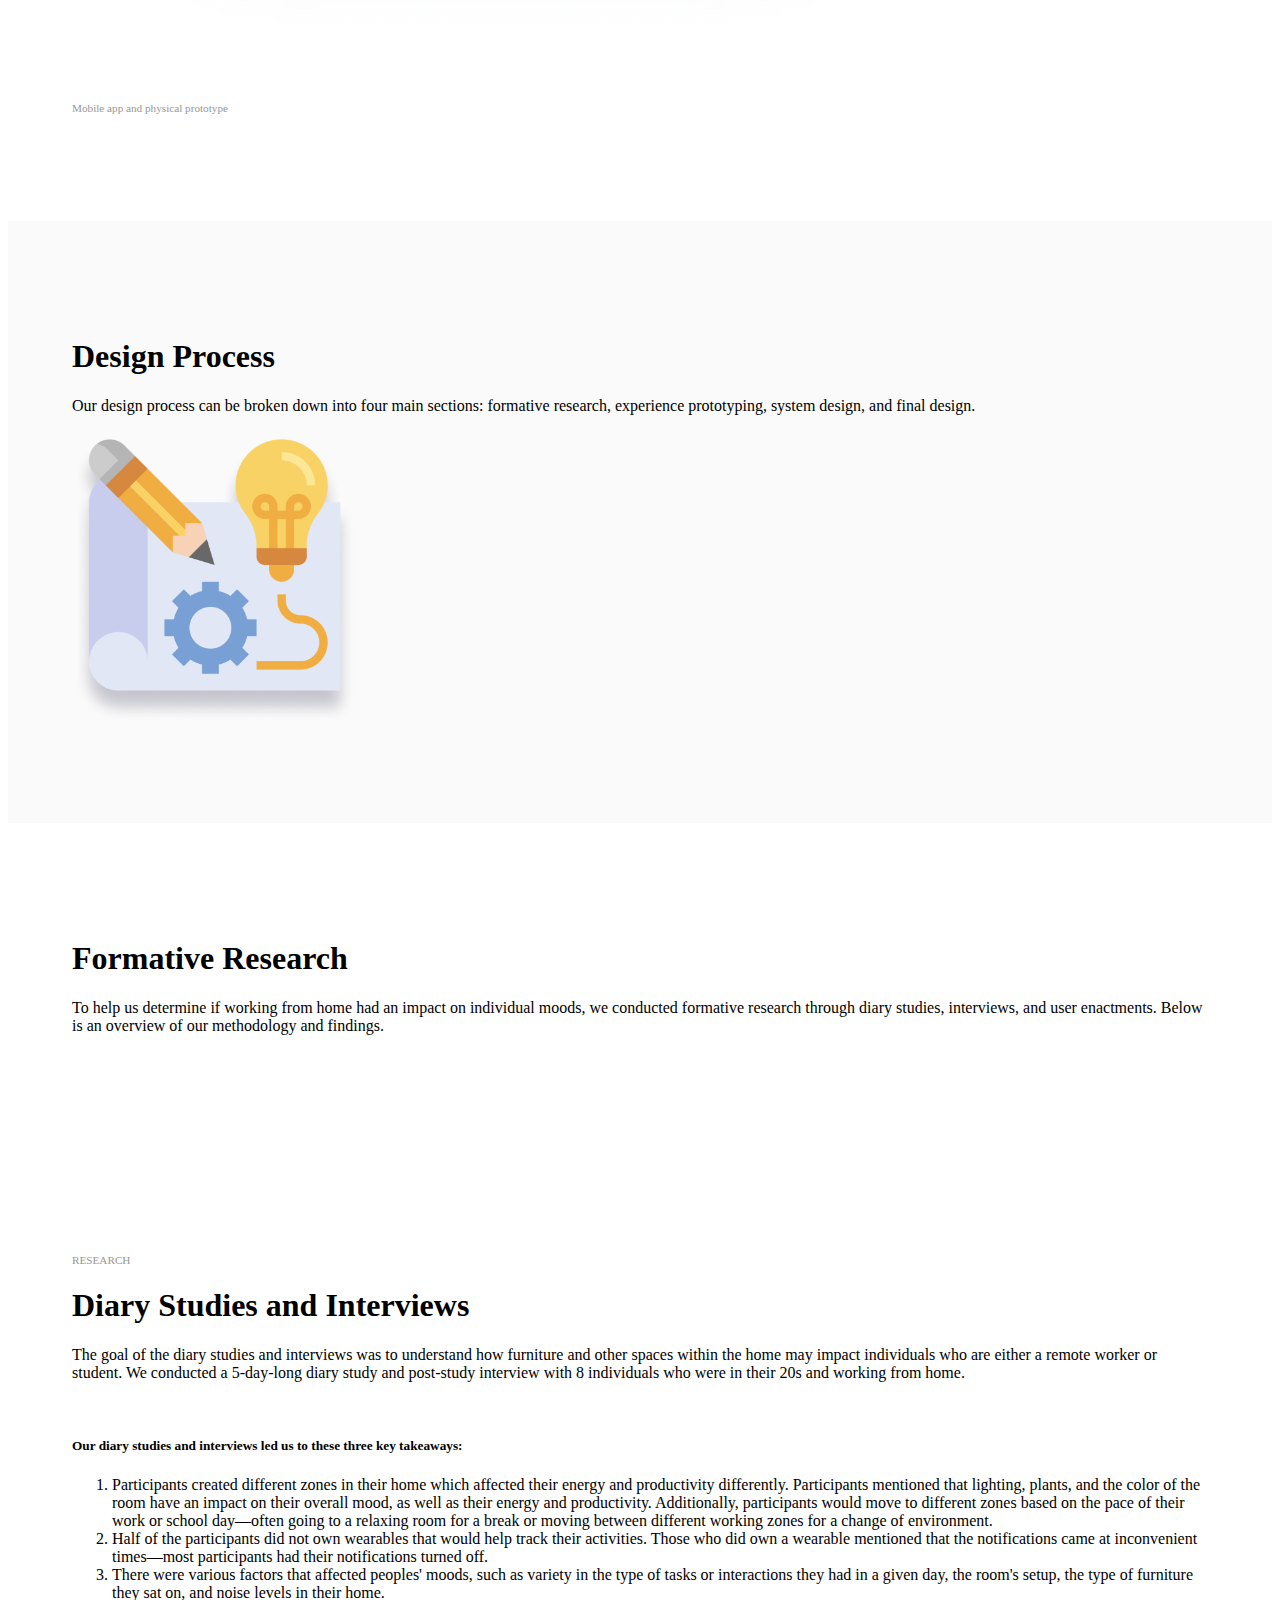
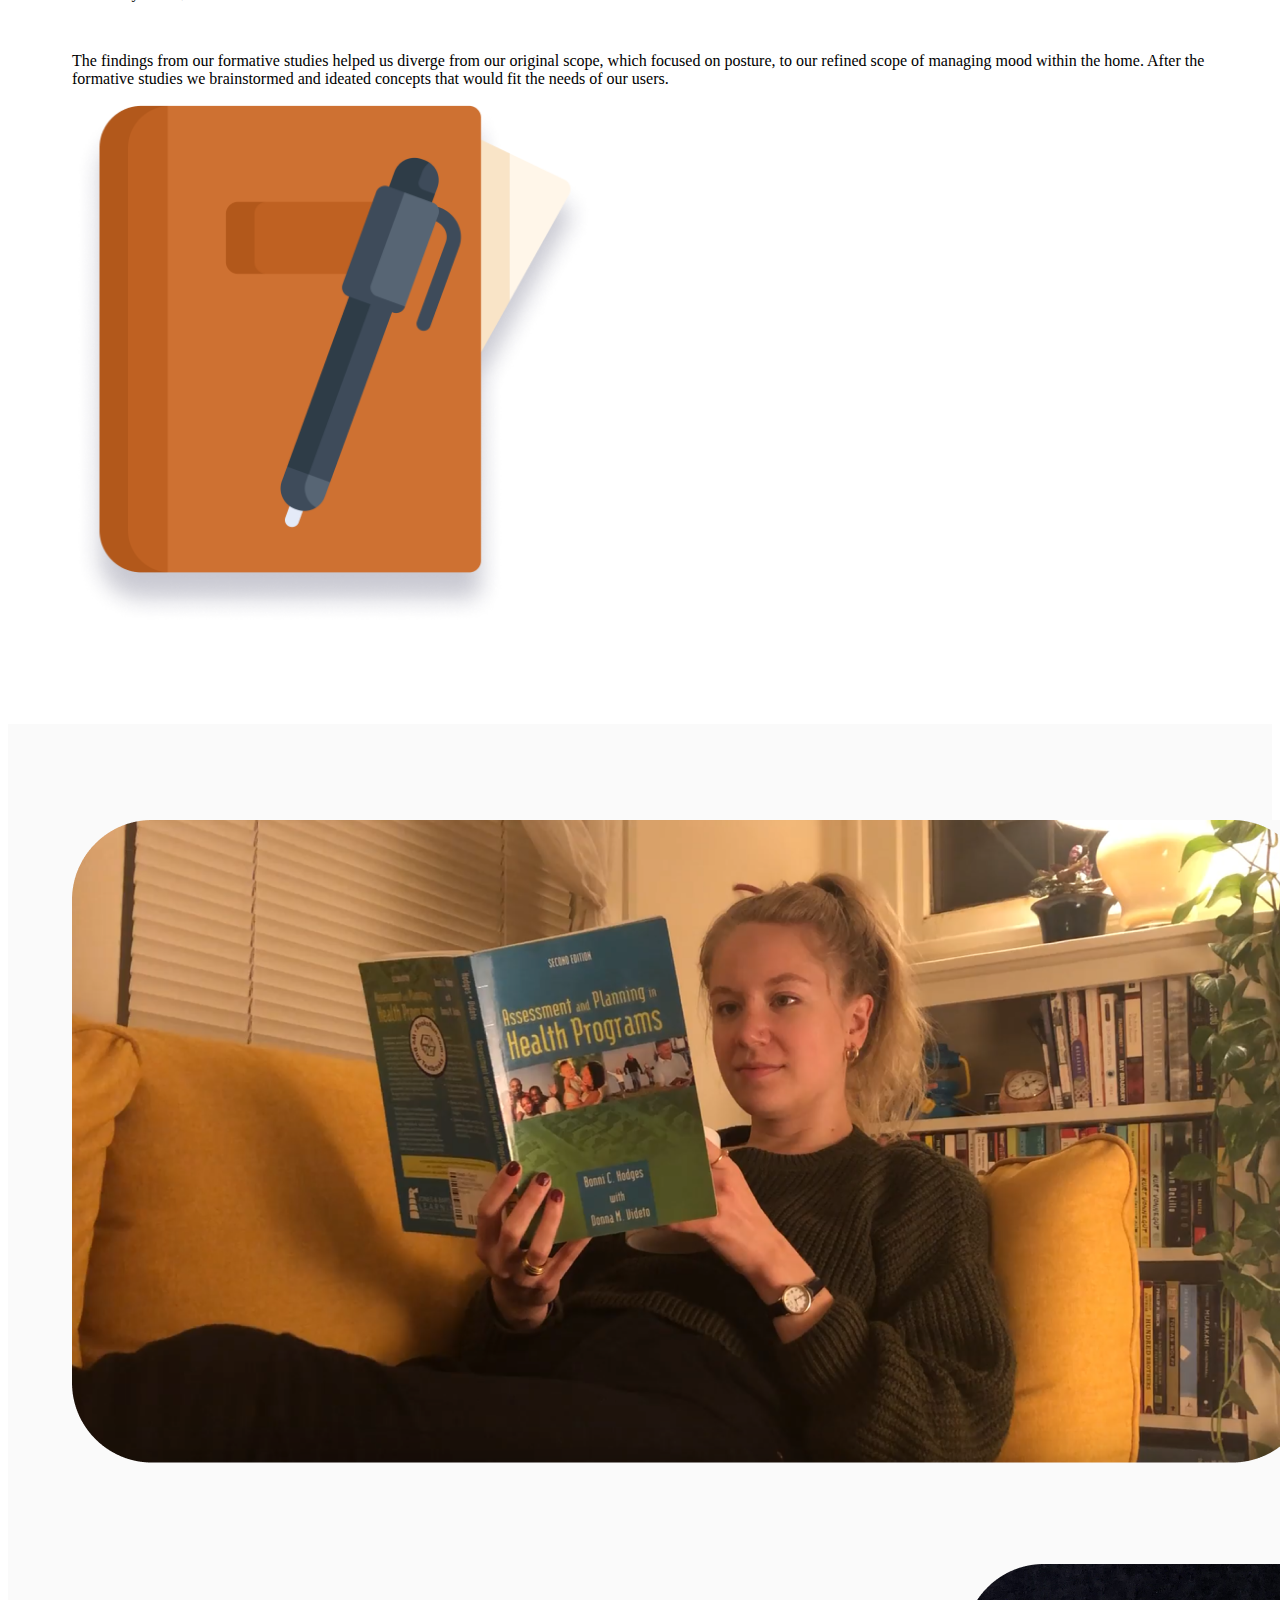
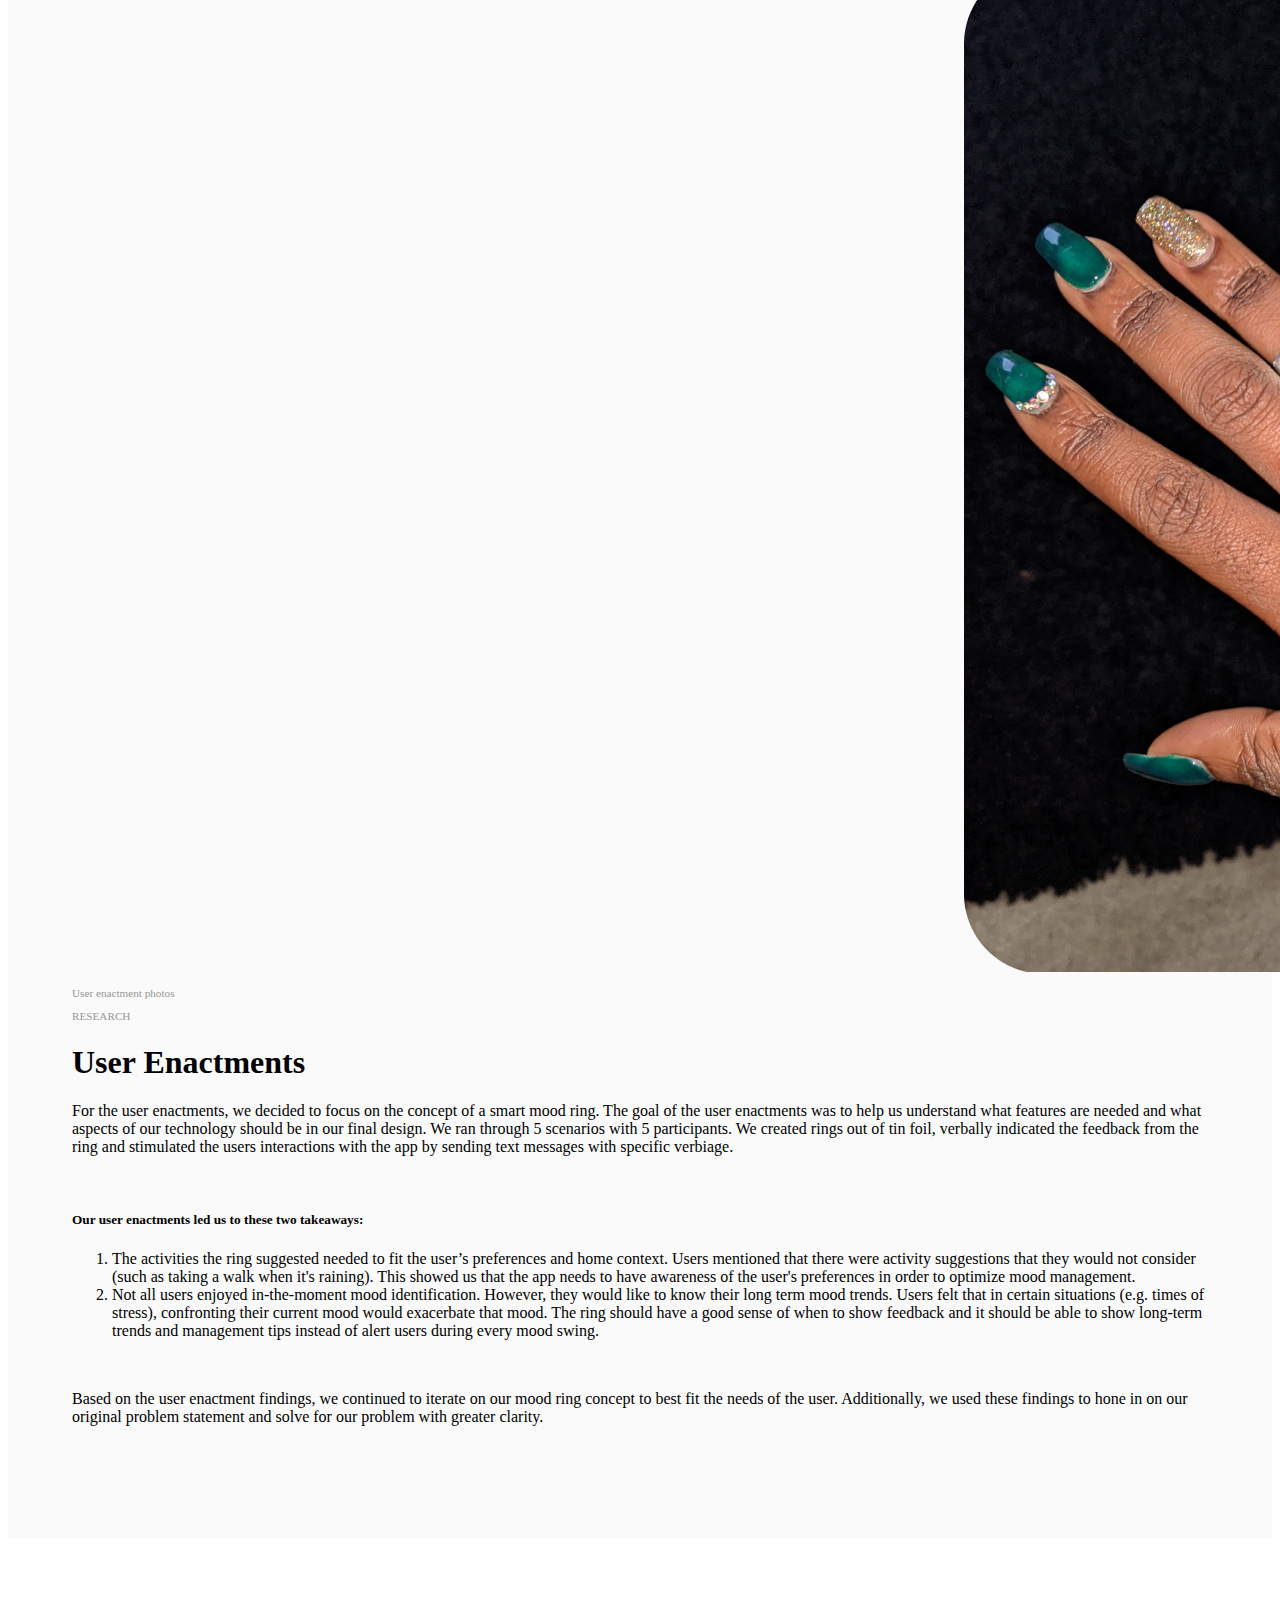
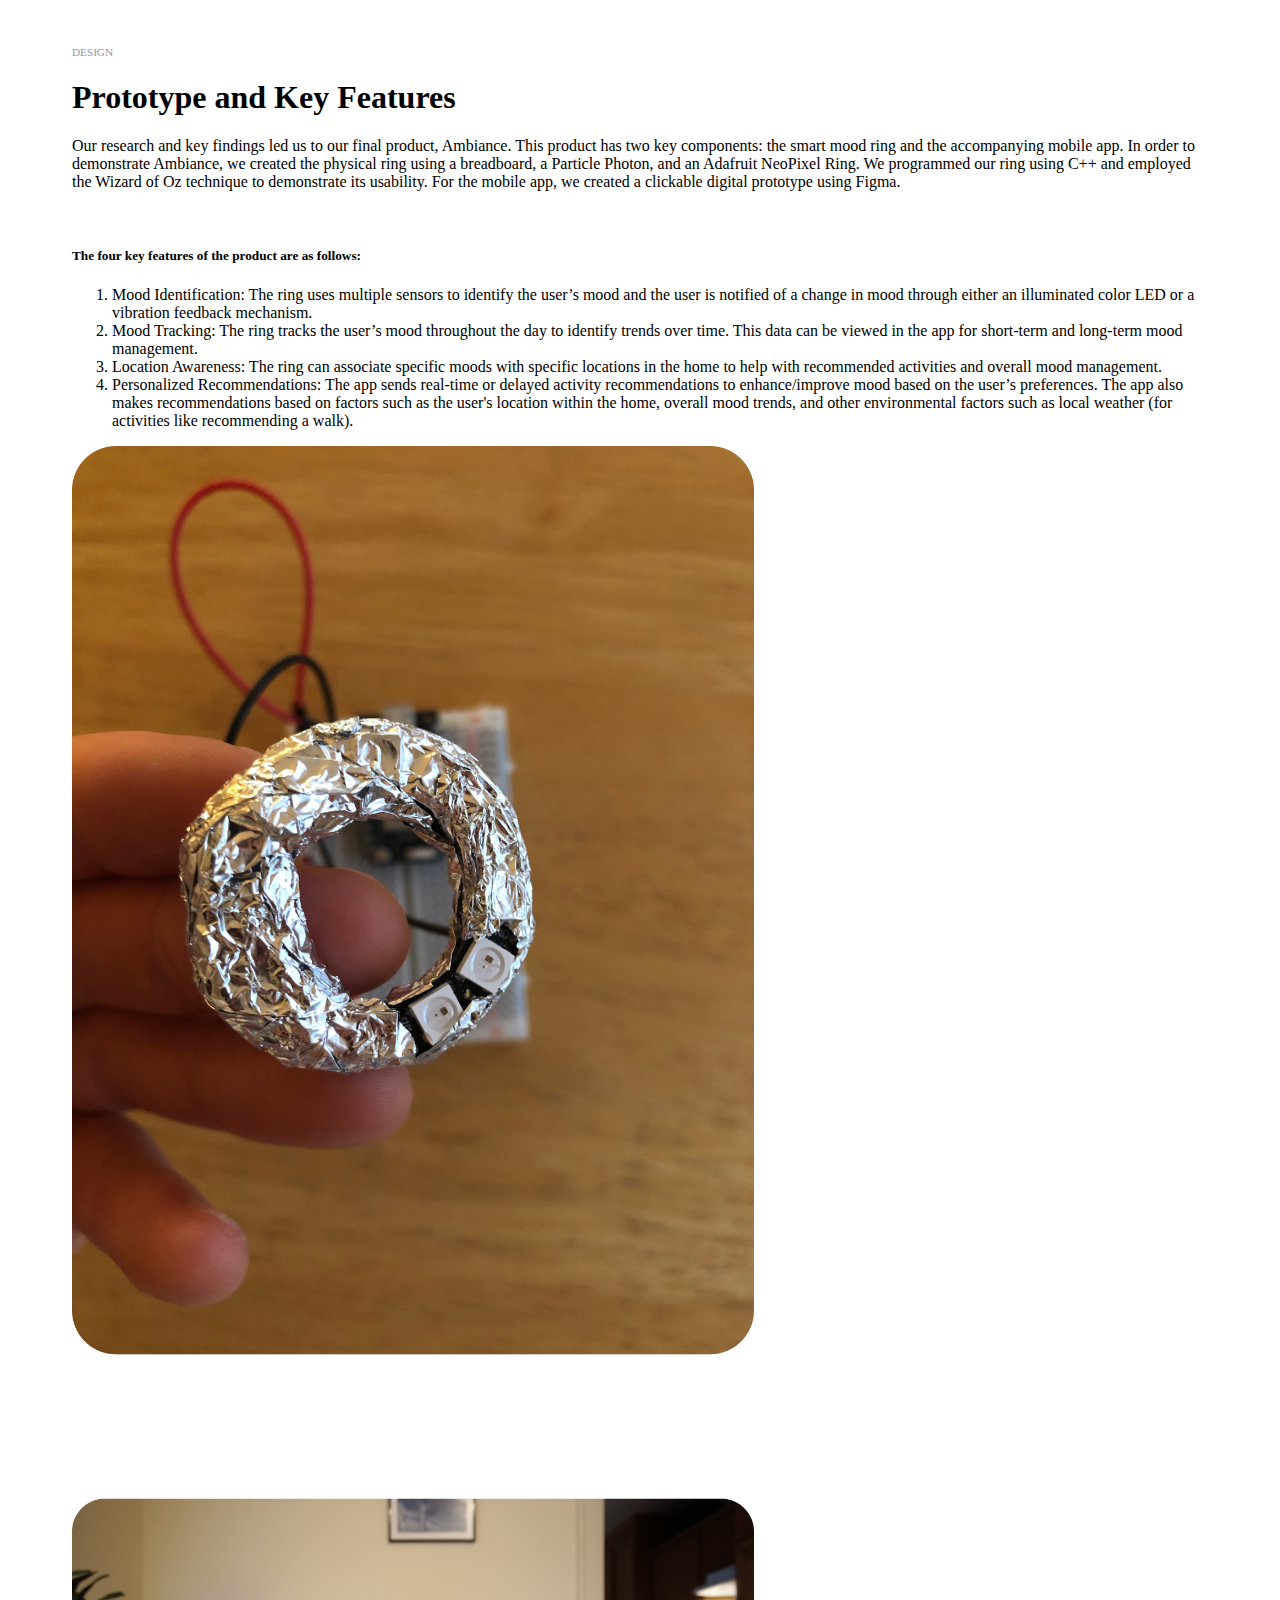
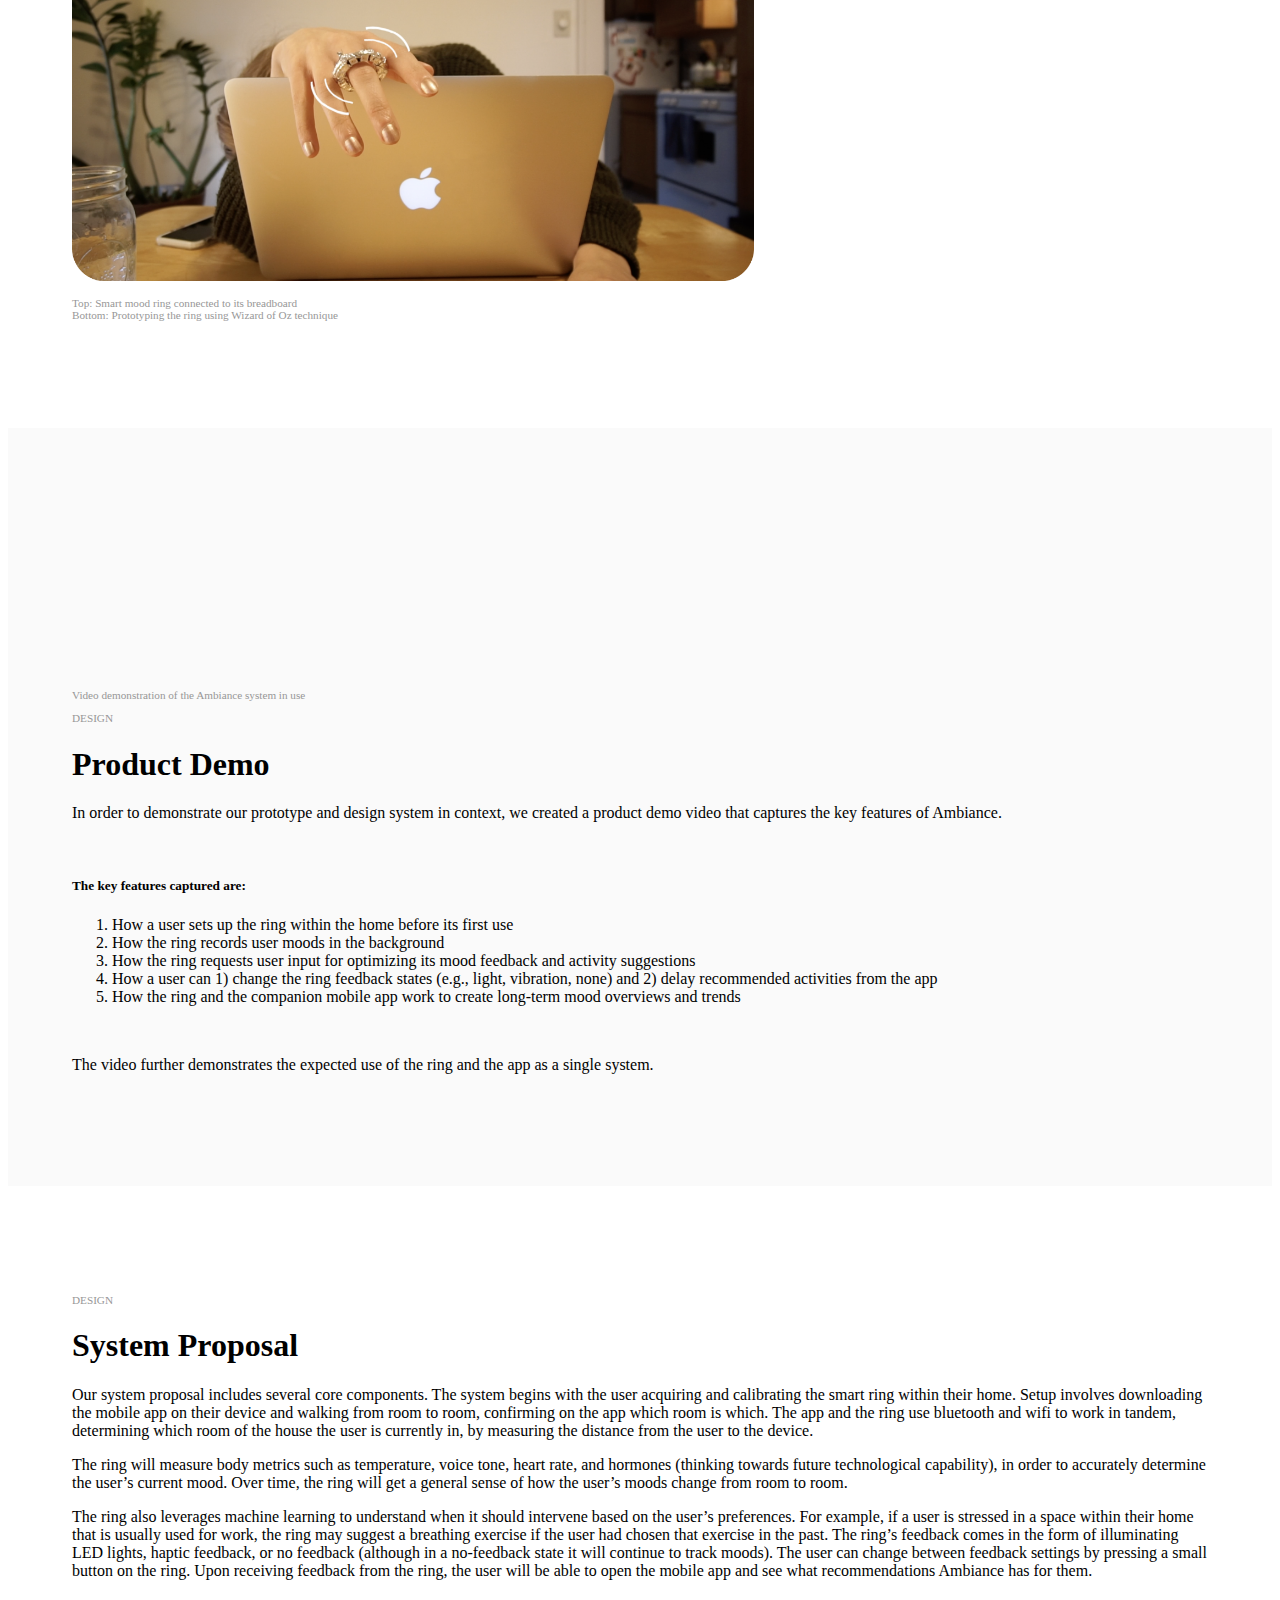
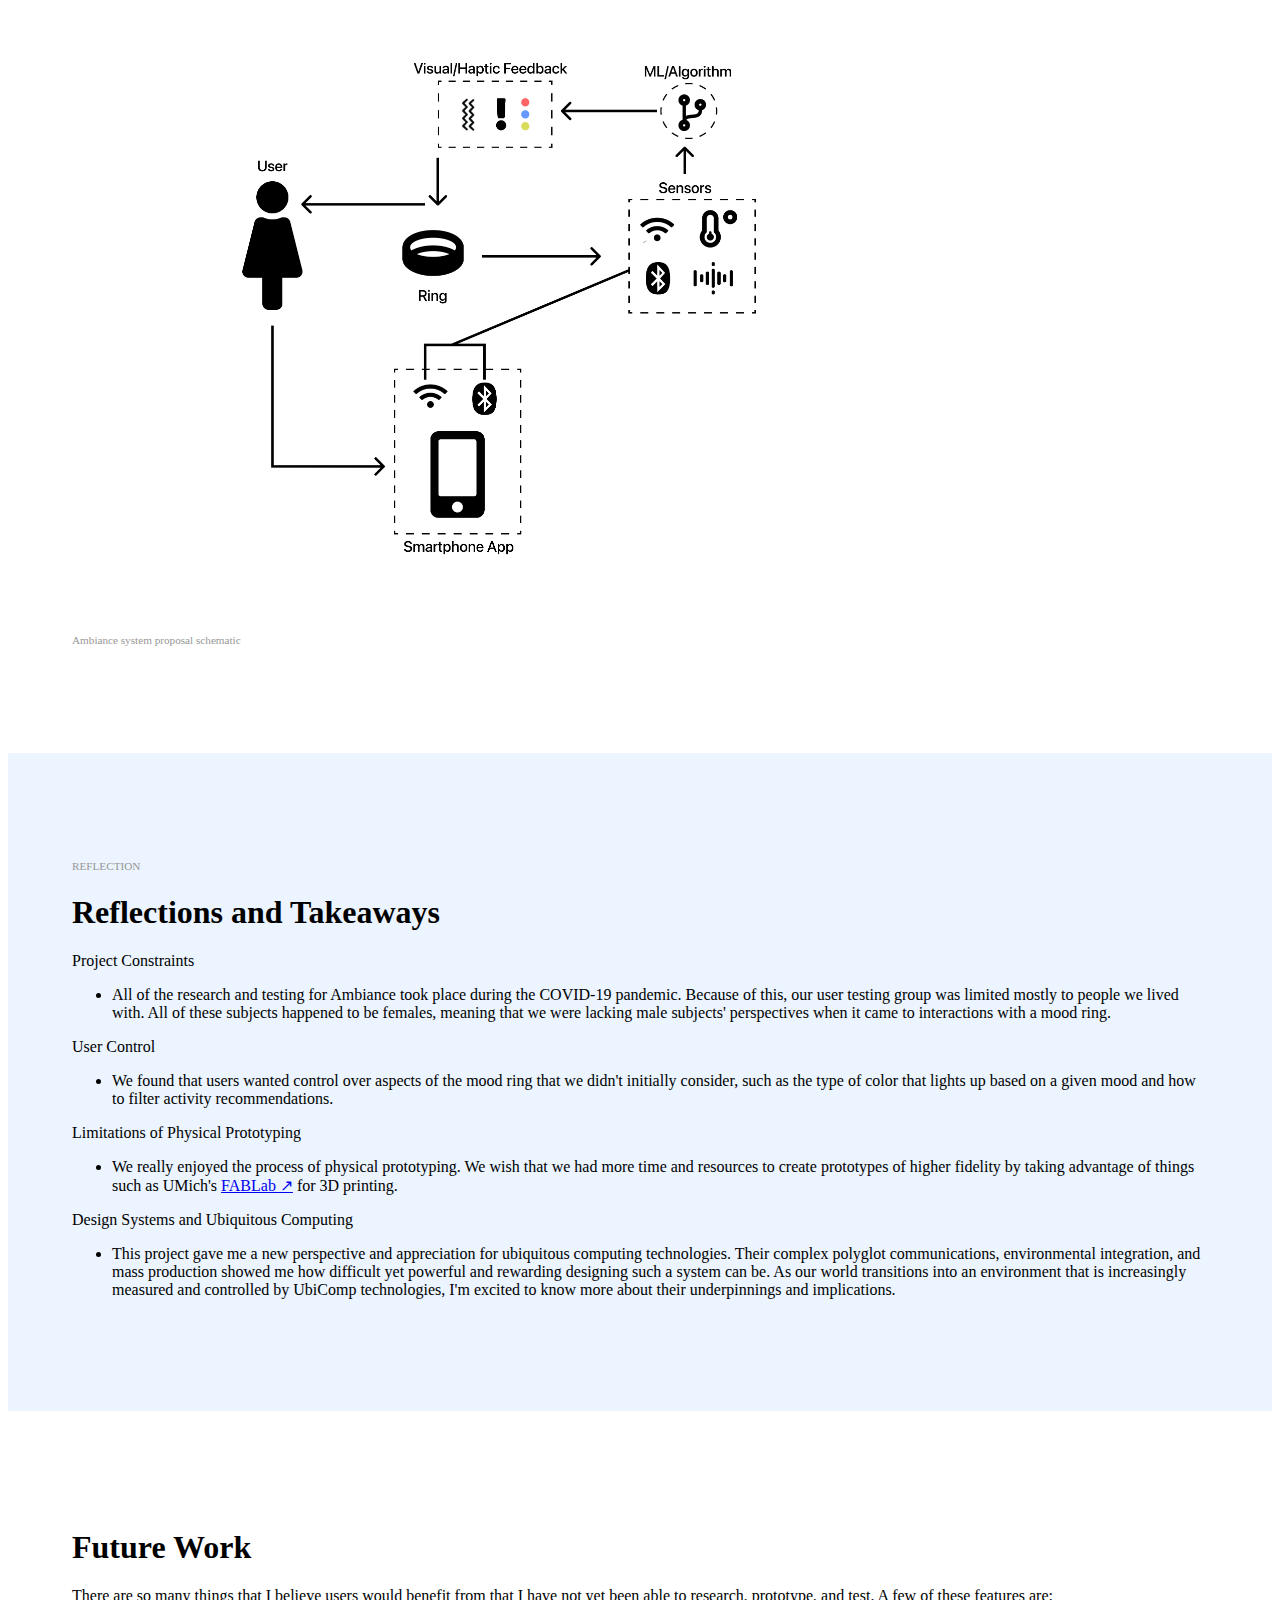
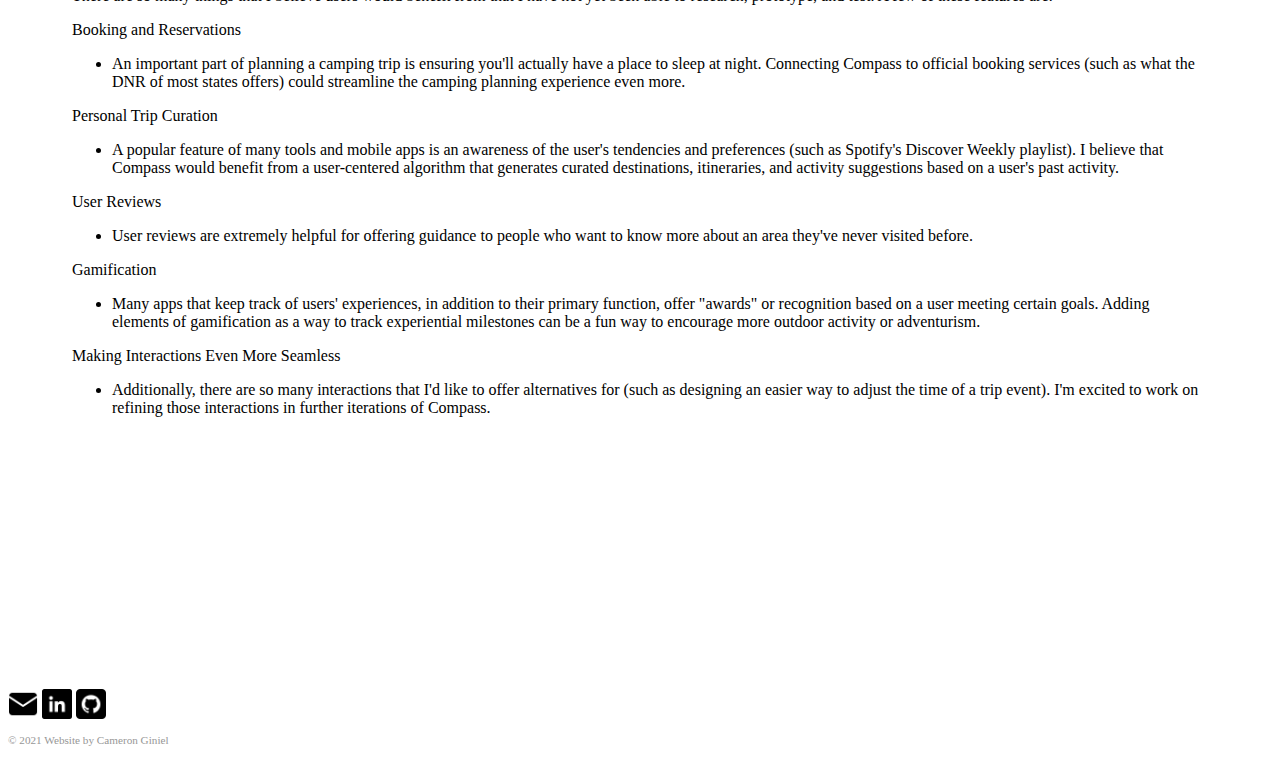
==== commit 2bcbffd9: "add system proposal and reflections" ====
--- a/ambiance.html
+++ b/ambiance.html
@@ -244,182 +244,59 @@
 	      </div>
     	</div>
     </section>
-    <!-- USER FLOW AND USER JOURNEY -->
-    <section class="section-padding">
-    	<div class="container">
-    		<div class="row gx-5 gy-5 mb-4 align-items-center justify-content-center">
-    			<div class="col-12 col-sm-10 col-lg-6">
-    				<p class="card-subtitle mb-2 card-tag">IDEATION</p>
-	          <h1 class="mb-4">User Flow and User Journey</h1>
-	          <p>Once I felt like I had a good understanding of what users of Compass desired, I mapped out user flows and user journeys. 
-	          The user flows gave me a high level understanding of where each interaction would happen and what kinds of decisions the 
-	        	users would need to make. The user journeys quickly showed me where interaction breakdowns might happen in a more specific 
-	        	context. This helped me strategize my design decisions before jumping into more detailed designs.</p>
-	        </div>
-	      </div>
-	      <div class="row">
-	      	<div class="col">
-		      	<img 
-							  src="images/compass_user_flow_and_journeys.png" 
-							  alt="a collection of three images: the firsst is a matrix of sticky notes showing a person named Cleo's progression 
-							  through preparing for a camping trip. The second is a matrix of sticky notes showing a general user's progression through 
-							  preparing for a camping trip. The third is a flow of events and interactions represented by arrows pointing to boxes with 
-							  text" 
-							  class="img-fluid">
-						<p class="text-center card-tag mt-3">Left and middle: User journeys. Right: User flow.</p>
-					</div>
-	      </div>
-    	</div>
-    </section>
-    <!-- PAPER PROTOTYPE -->
-    <section class="section-padding section-color-grey">
-    	<div class="container">
-    		<div class="row gx-5 gy-5 align-items-center justify-content-center">
-    			<div class="col-12 col-sm-10 col-lg-5">
-    				<p class="card-subtitle mb-2 card-tag">DESIGN</p>
-	          <h1 class="mb-4">Paper Prototype</h1>
-	          <p>Before jumping into digital interactions and designs, I wanted to create a flexible system of interactions that I could 
-	          use for "hallway" tests. I put together a paper prototype of my interactions. The paper prototype was great for getting 
-	        	peoples' quick impressions and making changes on the fly—I quickly learned which interactions were smooth and intuitive and 
-	        	which interactions were clunky and disruptive.</p>
-	        </div>
+    <!-- PRODUCT DEMO -->
+    <section class="section-color-grey section-padding">
+    	<div class="container">
+    		<div class="row gx-5 gy-5 align-items-center justify-content-center">
 	        <div class="col-12 col-sm-10 col-lg-5 ms-5 me-5 d-flex flex-column align-items-center">
 	        	<div class="ratio ratio-16x9">
-		          <iframe src="https://www.youtube-nocookie.com/embed/cumpAs17onA" title="YouTube video player" 
+		          <iframe src="https://www.youtube.com/embed/l_AubmObsJc" title="YouTube video player" 
 		          frameborder="0" allow="accelerometer; autoplay; clipboard-write; encrypted-media; gyroscope; picture-in-picture" 
 		          allowfullscreen></iframe>
 	        	</div>
-						 <p class="text-center card-tag mt-3">Paper prototype video demo</p>
-	        </div>
-	      </div>
-    	</div>
-    </section>
-    <!-- MEDIUM FIDELITY WIREFRAME -->
+						 <p class="text-center card-tag mt-3">Video demonstration of the Ambiance system in use</p>
+	        </div>
+	        <div class="col-12 col-sm-10 col-lg-5 ms-3">
+	        	<p class="card-subtitle mb-2 card-tag">DESIGN</p>
+	          <h1 class="mb-4">Product Demo</h1>
+	          <p>In order to demonstrate our prototype and design system in context, we created a product demo video that captures the key features of Ambiance.</p>
+	          <br>
+	          <h5>The key features captured are:</h5>
+	          <ol>
+	          	<li>How a user sets up the ring within the home before its first use</li>
+	          	<li>How the ring records user moods in the background</li>
+	          	<li>How the ring requests user input for optimizing its mood feedback and activity suggestions</li>
+	          	<li>How a user can 1) change the ring feedback states (e.g., light, vibration, none) and 2) delay recommended activities from the app</li>
+	          	<li>How the ring and the companion mobile app work to create long-term mood overviews and trends</li>
+	          </ol>
+	          <br>
+	          <p>
+	          	The video further demonstrates the expected use of the ring and the app as a single system.
+	          </p>
+	        </div>
+	      </div>
+    	</div>
+    </section>
+    <!-- SYSTEM PROPOSAL -->
     <section class="section-padding">
     	<div class="container">
     		<div class="row gx-5 gy-5 mb-4 align-items-center justify-content-center">
-    			<div class="col-12 col-sm-10 col-lg-6">
+    			<div class="col-12 col-sm-10 col-lg-8 col-xl-6">
     				<p class="card-subtitle mb-2 card-tag">DESIGN</p>
-	          <h1 class="mb-4">Medium Fidelity Wireframe</h1>
-	          <p>At this point I was ready to begin designing interactions as they would appear on the mobile app. I mocked up several 
-	          screens to map out Compass's main features—interactions that could be tested before investing a lot of time in details, as 
-	        	things were bound to change. This was a good opportunity for me to reevaluate my design decisions after seeing them play out 
-	        	on the screen.</p>
-	        </div>
-	      </div>
-	      <div class="row">
-	      	<div class="col">
+	          <h1 class="mb-4">System Proposal</h1>
+	          <p>Our system proposal includes several core components. The system begins with the user acquiring and calibrating the smart ring within their home. Setup involves downloading the mobile app on their device and walking from room to room, confirming on the app which room is which. The app and the ring use bluetooth and wifi to work in tandem, determining which room of the house the user is currently in, by measuring the distance from the user to the device.</p>
+	          <p>The ring will measure body metrics such as temperature, voice tone, heart rate, and hormones (thinking towards future technological capability), in order to accurately determine the user’s current mood. Over time, the ring will get a general sense of how the user’s moods change from room to room.</p>
+	          <p>The ring also leverages machine learning to understand when it should intervene based on the user’s preferences. For example, if a user is stressed in a space within their home that is usually used for work, the ring may suggest a breathing exercise if the user had chosen that exercise in the past. The ring’s feedback comes in the form of illuminating LED lights, haptic feedback, or no feedback (although in a no-feedback state it will continue to track moods). The user can change between feedback settings by pressing a small button on the ring. Upon receiving feedback from the ring, the user will be able to open the mobile app and see what recommendations Ambiance has for them.</p>
+	        </div>
+	      </div>
+	      <div class="row">
+	      	<div class="col text-center">
 		      	<img 
-							  src="images/compass_wireframe_connections.png" 
-							  alt="several app screens showing rudimentary design layouts and basic interactions between each screen" 
-							  class="img-fluid">
-						<p class="text-center card-tag mt-3">Sample wireframe for one of Compass’s interactions</p>
+							  src="images/ambiance_system_proposal.png" 
+							  alt="a schematic showing the interconnection and communication of the Ambiance system" 
+							  class="img-75">
+						<p class="text-center card-tag mt-3">Ambiance system proposal schematic</p>
 					</div>
-	      </div>
-    	</div>
-    </section>
-    <!-- QOC -->
-    <section class="section-color-grey section-padding">
-    	<div class="container">
-    		<div class="row gx-5 gy-5 align-items-center justify-content-center">
-	        <div class="col-12 col-sm-10 col-lg-5 d-flex flex-column me-3">
-	          <img 
-						  src="images/compass_qoc.png" 
-						  alt="tree structure representation of a question, three options, and five criteria" 
-						  class="img-fluid">
-						<p class="text-center card-tag mt-3">Example visualization of the QOC process</p>
-	        </div>
-	        <div class="col-12 col-sm-10 col-lg-5 ms-3">
-	        	<p class="card-subtitle mb-2 card-tag">DESIGN & ITERATION</p>
-	          <h1 class="mb-4">Question, Options, Criteria</h1>
-	          <p>After seeing designs in place on my med-fi wireframe, I wanted to evaluate the most important ones more closely. I 
-	          conducted a QOC on the hike search feature because I felt that that was the most universally appealing feature of 
-	        	Compass—both campers and people looking for a quick trip to a trail could benefit from it. The QOC was helpful because I 
-	        	was thinking critically about very detailed interactions of one feature in addition to defending my design decisions.</p>
-	        </div>
-	      </div>
-    	</div>
-    </section>
-    <!-- FEATURES AND FINAL DESIGN -->
-    <section class="section-padding">
-    	<div class="container">
-    		<div class="row gx-5 gy-5 mb-5 align-items-center justify-content-center">
-    			<div class="col-12 col-sm-10 col-lg-6">
-    				<p class="card-subtitle mb-2 card-tag">DESIGN</p>
-	          <h1 class="mb-4">Features and Final Design</h1>
-	          <p>Once my wireframes were in a good place and I had refined some interactions, I was ready to build features. Here are examples some of Compass's core features in its latest iteration.</p>
-	        </div>
-	      </div>
-	      <!-- Feature 1 -->
-	      <div class="row pt-5 align-items-center justify-content-evenly">
-	      	<div class="col-10 col-sm-8 col-md-6 col-lg-3 col-xl-3">
-		      	<img 
-							  src="images/compass_add_item_to_pack.gif" 
-							  alt="animated gif of app interaction where a user adds items to a list" 
-							  class="img-fluid">
-					</div>
-					<div class="col-10 col-md-8 col-lg-5">
-						<p class="mt-5"><span class="fw-bold">Add Item to Pack</span>
-							<br><br>One of the core features of Compass, my design intention was to balance between simplicity and high functionality.</p>
-					</div>
-	      </div>
-	      <!-- Feature 2 -->
-	      <div class="row pt-5 align-items-center justify-content-evenly">
-	      	<div class="col-10 col-md-8 col-lg-5">
-						<p class="mt-5"><span class="fw-bold">Edit Trip Item Time</span>
-							<br><br>There is a lot of granularity involved in planning a trip. I wanted to be sure I was paying close attention to the smaller, more detailed interactions in Compass. This feature allows people to change the time of a trip item. Further iterations of the prototype will allow people to swap trip items for replacements.</p>
-					</div>
-	      	<div class="col-10 col-sm-8 col-md-6 col-lg-3 col-xl-3 mt-5">
-		      	<img 
-							  src="images/compass_edit_time_1.gif" 
-							  alt="animated gif of app interaction where a user edits the time of an itinerary item" 
-							  class="img-fluid">
-					</div>
-	      </div>
-	      <!-- Feature 3 -->
-	      <div class="row pt-5 align-items-center justify-content-evenly">
-	      	<div class="col-10 col-sm-8 col-md-6 col-lg-3 col-xl-3 mt-5">
-		      	<img 
-							  src="images/compass_edit_time_2.gif" 
-							  alt="animated gif of app interaction where a user edits the time of an itinerary item using another method" 
-							  class="img-fluid">
-					</div>
-					<div class="col-10 col-md-8 col-lg-5">
-						<p class="mt-5"><span class="fw-bold">Alternative Edit Trip Item Time</span>
-							<br><br>My feeling was that there could be an alternative and more graceful way to edit a trip item's time without the option to replace the trip item with a different one. I designed another interaction for this. In the future, I would love to conduct user tests to compare the two edit trip time features and determine the usefulness of each.</p>
-					</div>
-	      </div>
-	      <!-- Feature 4 -->
-	      <div class="row pt-5 align-items-center justify-content-evenly">
-	      	<div class="col-10 col-md-8 col-lg-5">
-						<p class="mt-5"><span class="fw-bold">Discover Places</span>
-							<br><br>The discover feature takes note of the user's interests in order to personalize recommendations for places to visit and camp. It can also be used to filter between terrain styles such as mountains, forests, and deserts.</p>
-					</div>
-	      	<div class="col-10 col-sm-8 col-md-6 col-lg-3 col-xl-3 mt-5">
-		      	<img 
-							  src="images/compass_discover.gif" 
-							  alt="animated gif of app interaction where a user navigates to a discover page with photos of recommended mountainous camping locations" 
-							  class="img-fluid">
-					</div>
-	      </div>
-	      <!-- Feature 5 -->
-	      <div class="row pt-5 align-items-center justify-content-evenly">
-	      	<div class="col-10 col-sm-8 col-md-6 col-lg-3 col-xl-3 mt-5 mb-5">
-		      	<img 
-							  src="images/compass_hike_search.gif" 
-							  alt="animated gif of app interaction where a user searches for hikes in marquette michigan" 
-							  class="img-fluid">
-					</div>
-					<div class="col-10 col-md-8 col-lg-5">
-						<p class="mt-5"><span class="fw-bold">Hike Search</span>
-							<br><br>The hike search shows users a preview of as much information about a hike as possible without overwhelming them. Understanding common design conventions and Gestalt principles helped me arrive at a clean, easy-to-scan hike search feature.</p>
-					</div>
-	      </div>
-	      <!-- End note -->
-	      <div class="row">
-	      	<div class="col mt-5 text-center muted-paragraph">
-	      		<p>For a look at the complete interactive Compass prototype, visit this <a href="https://www.figma.com/proto/6e9tkg8Rjq67ogrixaMdel/Compass?page-id=151%3A8698&node-id=168%3A8181&viewport=285%2C-326%2C0.19607390463352203&scaling=scale-down" target="_blank" class="text-reset">Figma page &#x2197;<a/></p>
-	      	</div>
 	      </div>
     	</div>
     </section>
@@ -429,18 +306,23 @@
     		<div class="row align-items-center justify-content-center">
     			<div class="col-12 col-sm-10 col-lg-8 col-xl-6">
     				<p class="card-subtitle mb-2 card-tag">REFLECTION</p>
-	          <h1 class="mb-4">Key Takeaways</h1>
-	          <p class="m-1"><span class="fw-bold">Avoiding my inherent bias</span></p>
-	          <ul>
-	          	<li>I created Compass because I noticed a pain point in my own camping planning process that I thought could be smoother. I figured that most people would share the problems I was experiencing. This was not the case. Through my interviews and research I learned that everyone has very different styles, approaches, and needs when camping. Listening to their stories and distilling them into insights made Compass more accessible and more versatile.</li>
-	          </ul>
-	          <p class="m-1"><span class="fw-bold">Most, if not all, ideas already exist</span></p>
-	          <ul>
-	          	<li>My intention with Compass was not to re-invent the wheel but to make a specific tool that would benefit a particular group of people. By thinking of ways to bridge the gaps between, say, a trip planning app and a campground/trail encyclopedia, I was able to create a cohesive solution to a multi-faceted problem.</li>
-	          </ul>
-	          <p class="m-1"><span class="fw-bold">Thoughtful graphic design is essential for cohesion</span></p>
-	          <ul>
-	          	<li>It was not until after I gained a solid understanding of graphic design that I 1) learned the importance of design elements such as color palettes, typography, and gestalt theory for buttressing interactions and 2) was able to revisit Compass to make it altogether cleaner and more whole.</li>
+	          <h1 class="mb-4">Reflections and Takeaways</h1>
+	          <p class="m-1"><span class="fw-bold">Project Constraints</span></p>
+	          <ul>
+	          	<li>All of the research and testing for Ambiance took place during the COVID-19 pandemic. Because of this, our user testing group was limited mostly to people we lived with. All of these subjects happened to be females, meaning that we were lacking male subjects' perspectives when it came to interactions with a mood ring.</li>
+	          </ul>
+	          <p class="m-1"><span class="fw-bold">User Control</span></p>
+	          <ul>
+	          	<li>We found that users wanted control over aspects of the mood ring that we didn't initially consider, such as the type of color that lights up based on a given mood and how to filter activity recommendations.</li>
+	          </ul>
+	          <p class="m-1"><span class="fw-bold">Limitations of Physical Prototyping</span></p>
+	          <ul>
+	          	<li>We really enjoyed the process of physical prototyping. We wish that we had more time and resources to create prototypes of higher fidelity by taking advantage of things such as UMich's <a href="https://taubmancollege.umich.edu/labs-workshops/digital-fabrication-lab/3d-printers" class="text-reset" target="
+	          _blank">FABLab &#x2197;</a> for 3D printing.</li>
+	          </ul>
+	          <p class="m-1"><span class="fw-bold">Design Systems and Ubiquitous Computing</span></p>
+	          <ul>
+	          	<li>This project gave me a new perspective and appreciation for ubiquitous computing technologies. Their complex polyglot communications, environmental integration, and mass production showed me how difficult yet powerful and rewarding designing such a system can be. As our world transitions into an environment that is increasingly measured and controlled by UbiComp technologies, I'm excited to know more about their underpinnings and implications.</li>
 	          </ul>
 	        </div>
 	      </div>
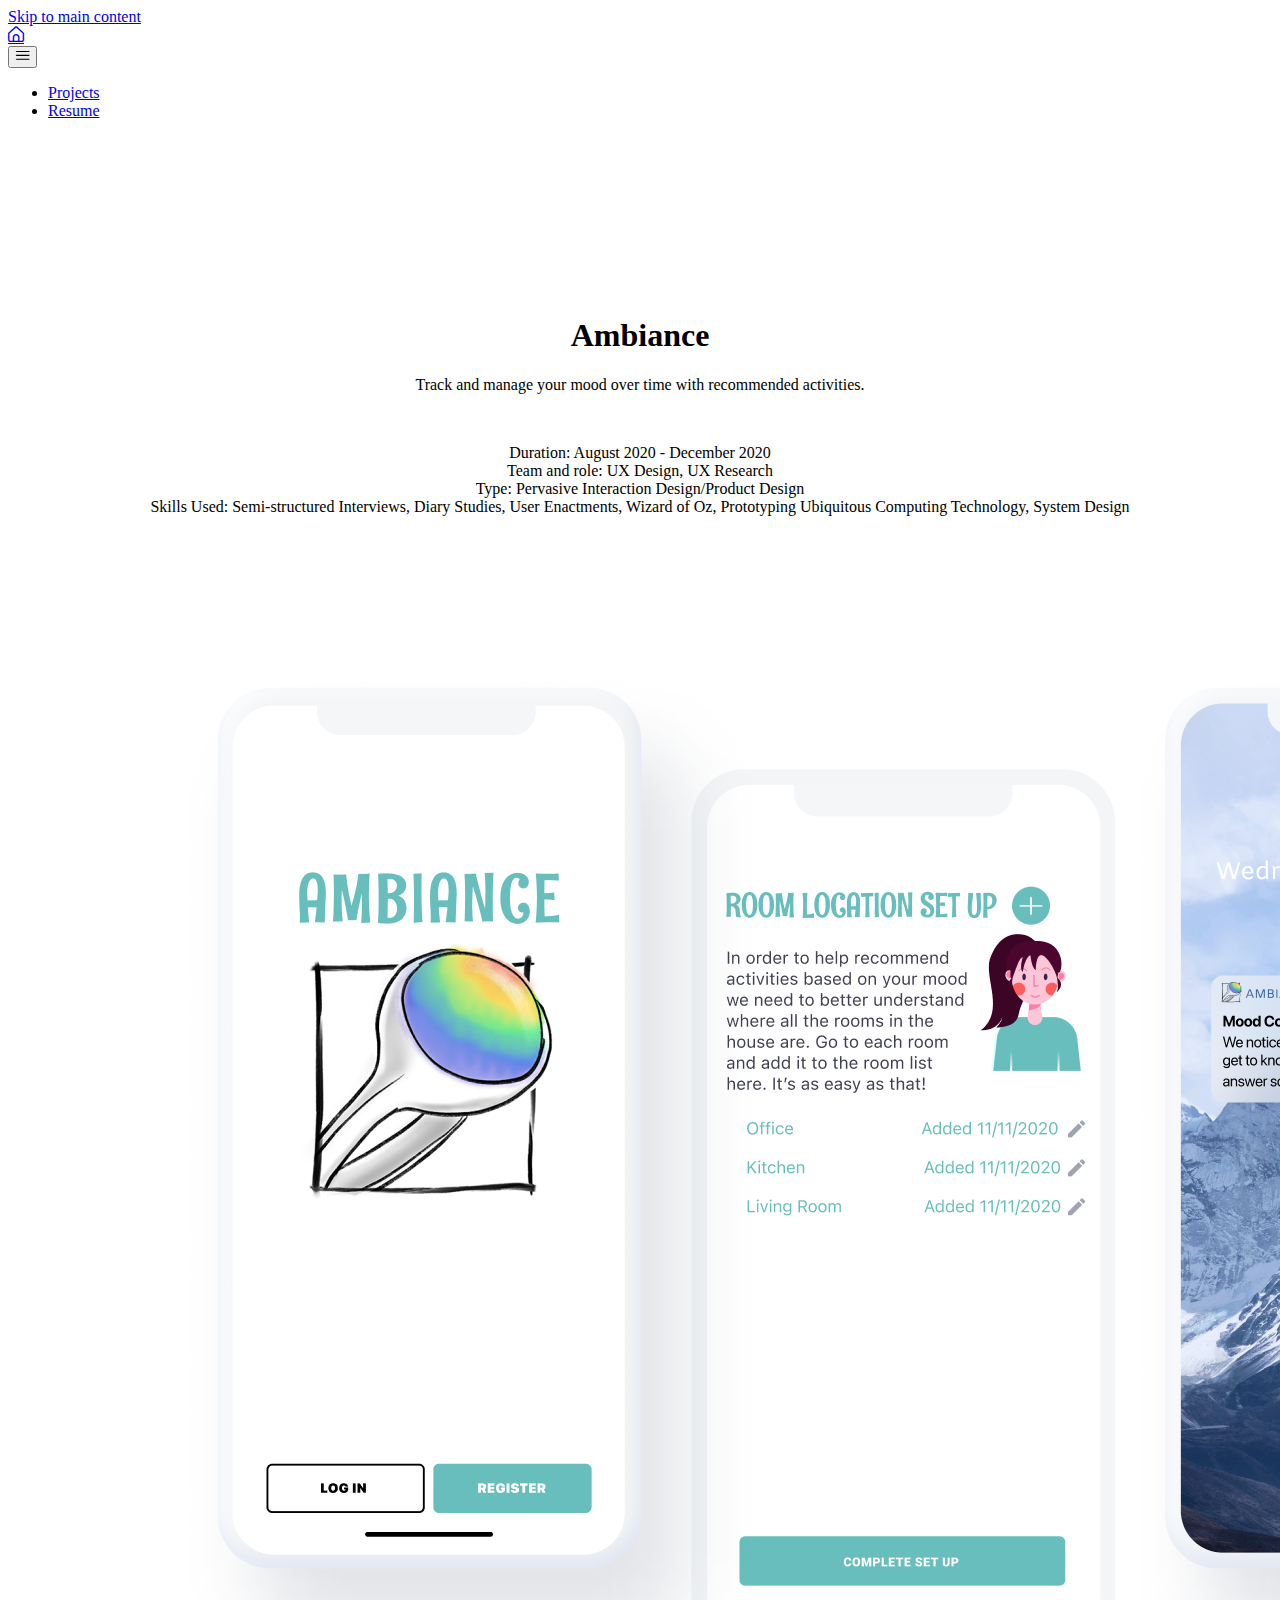
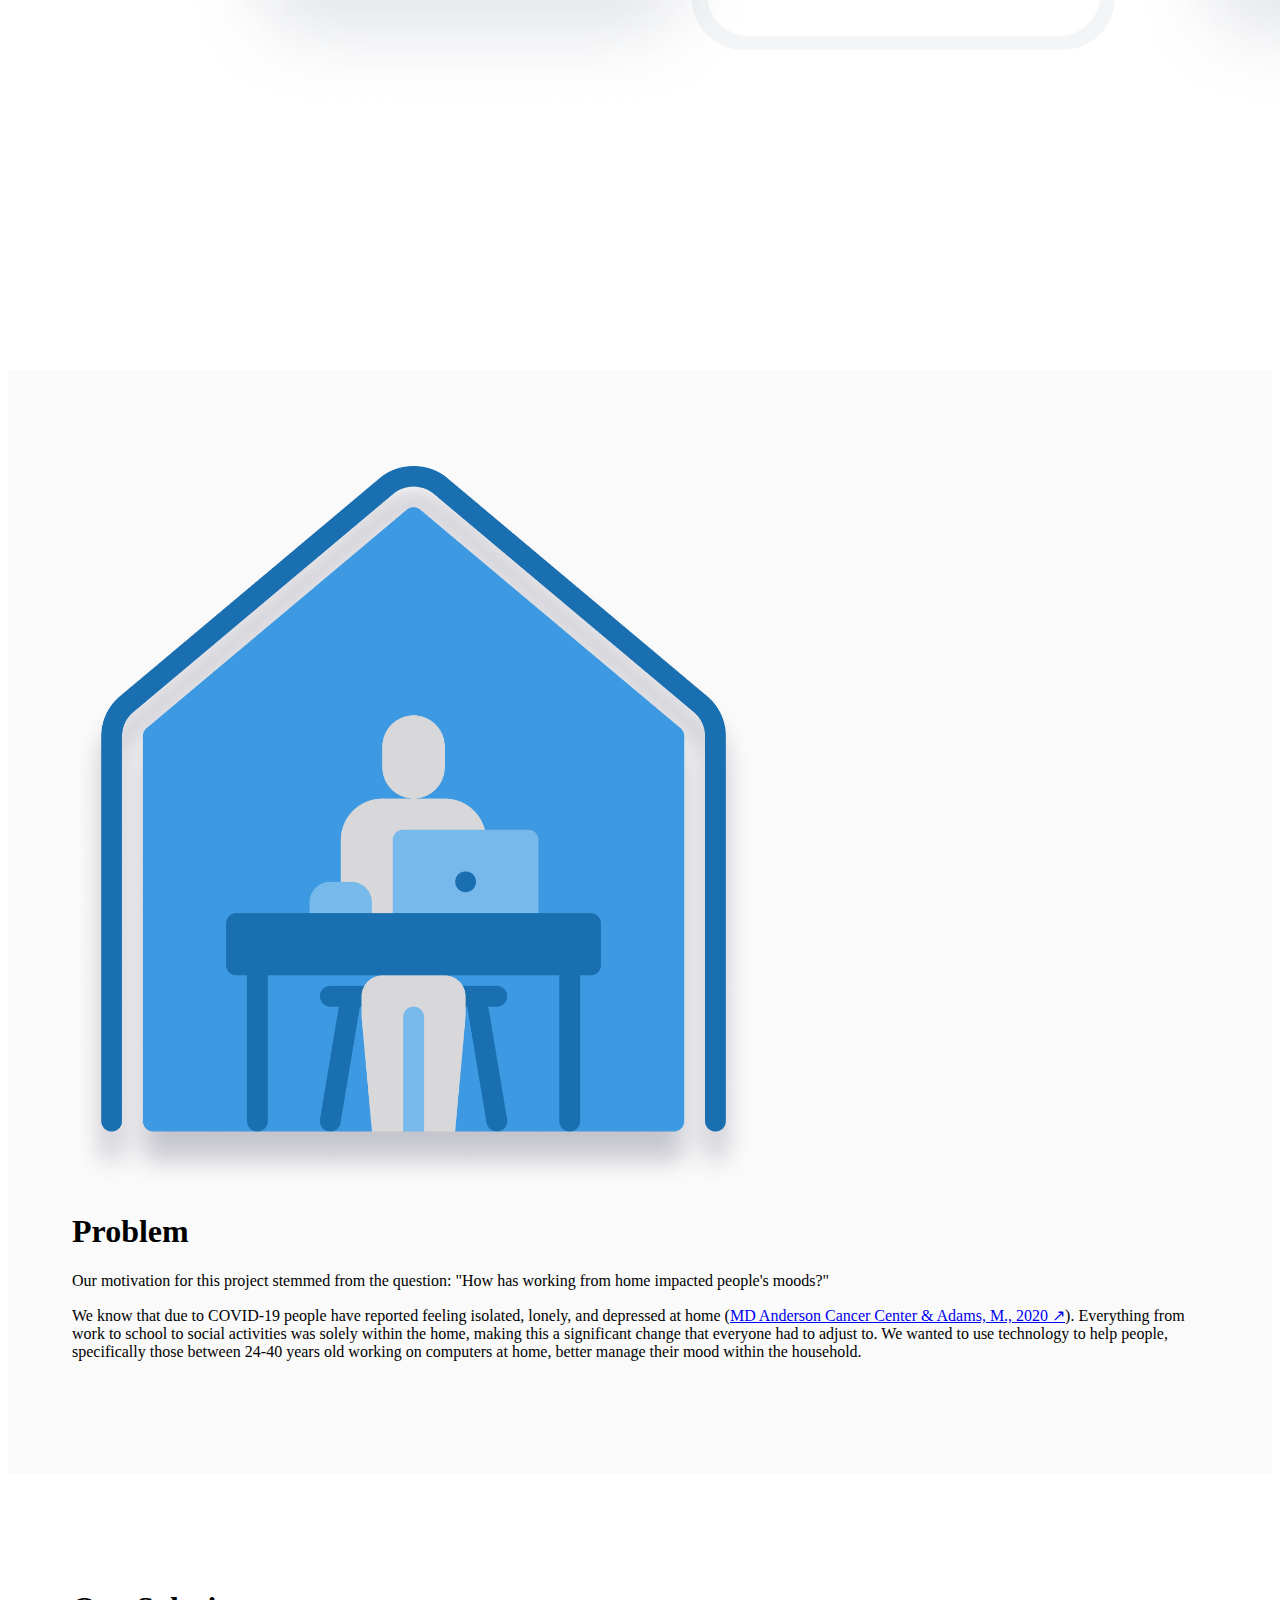
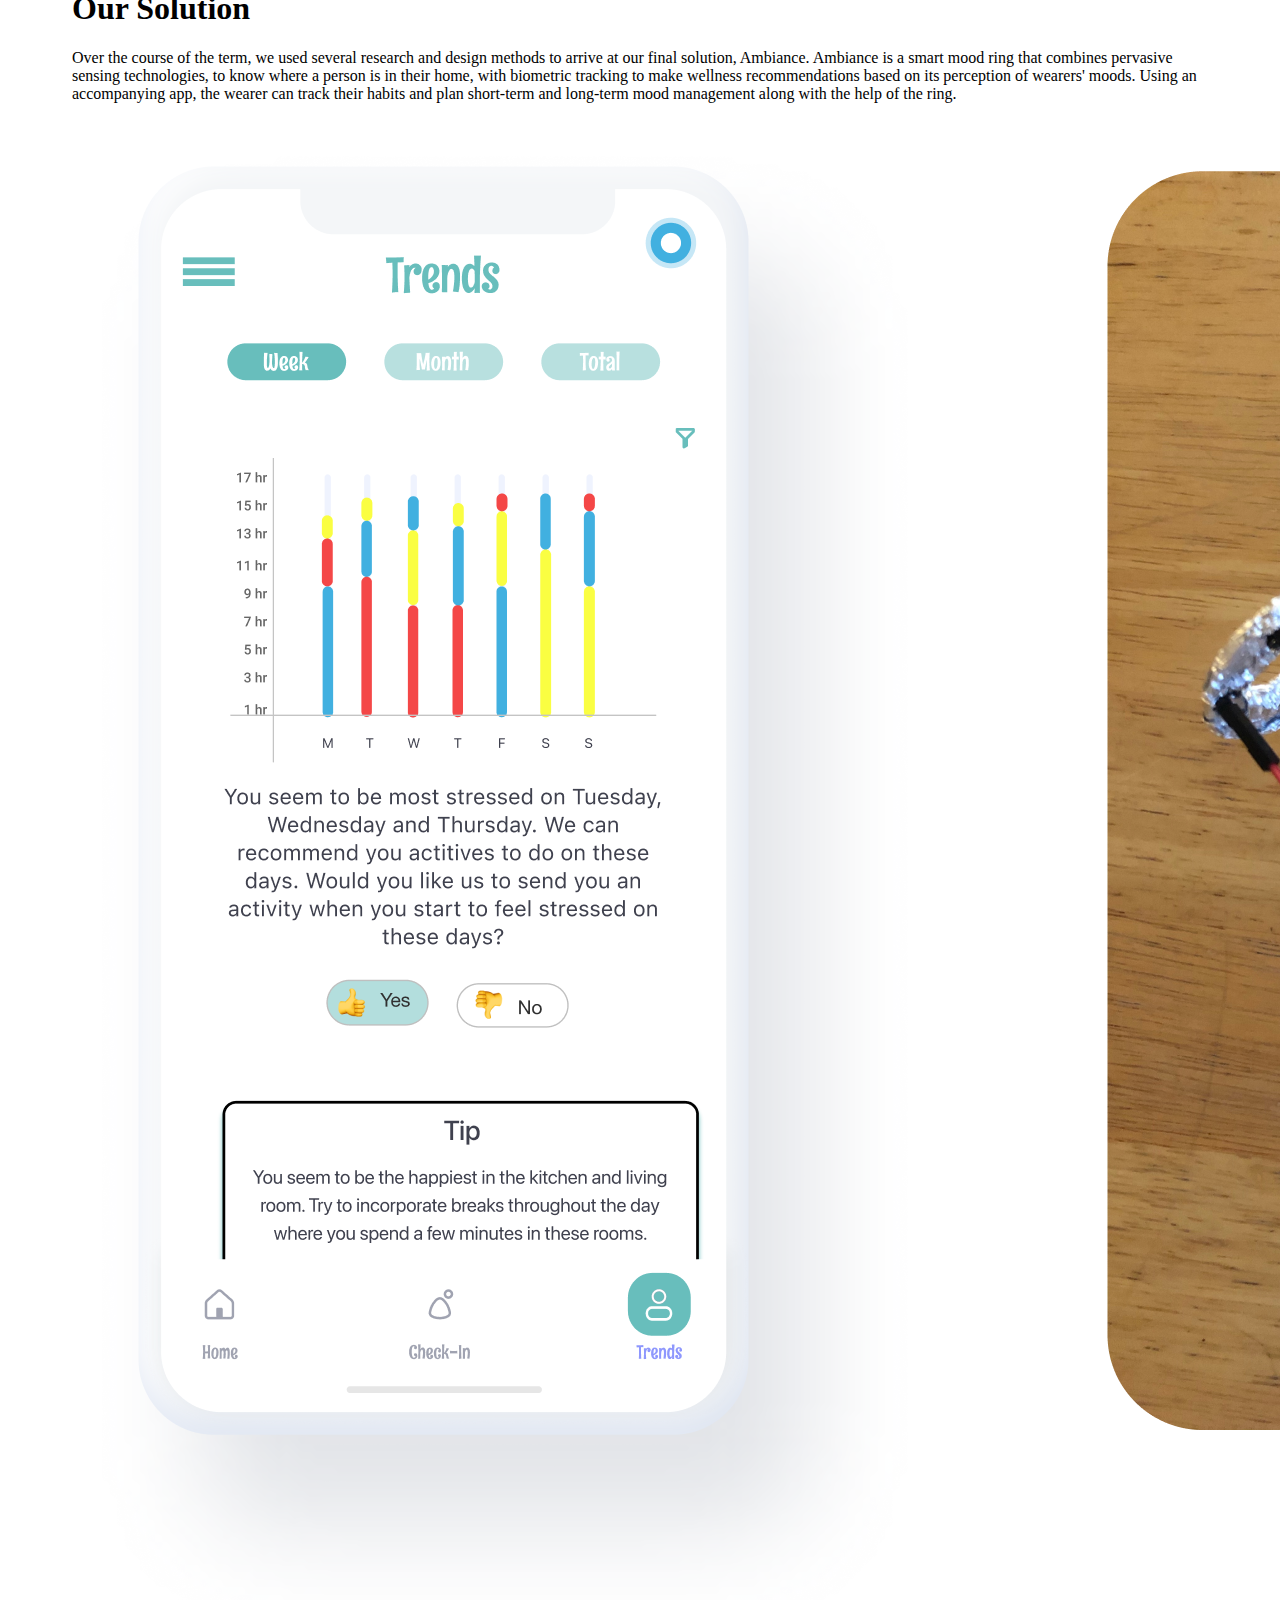
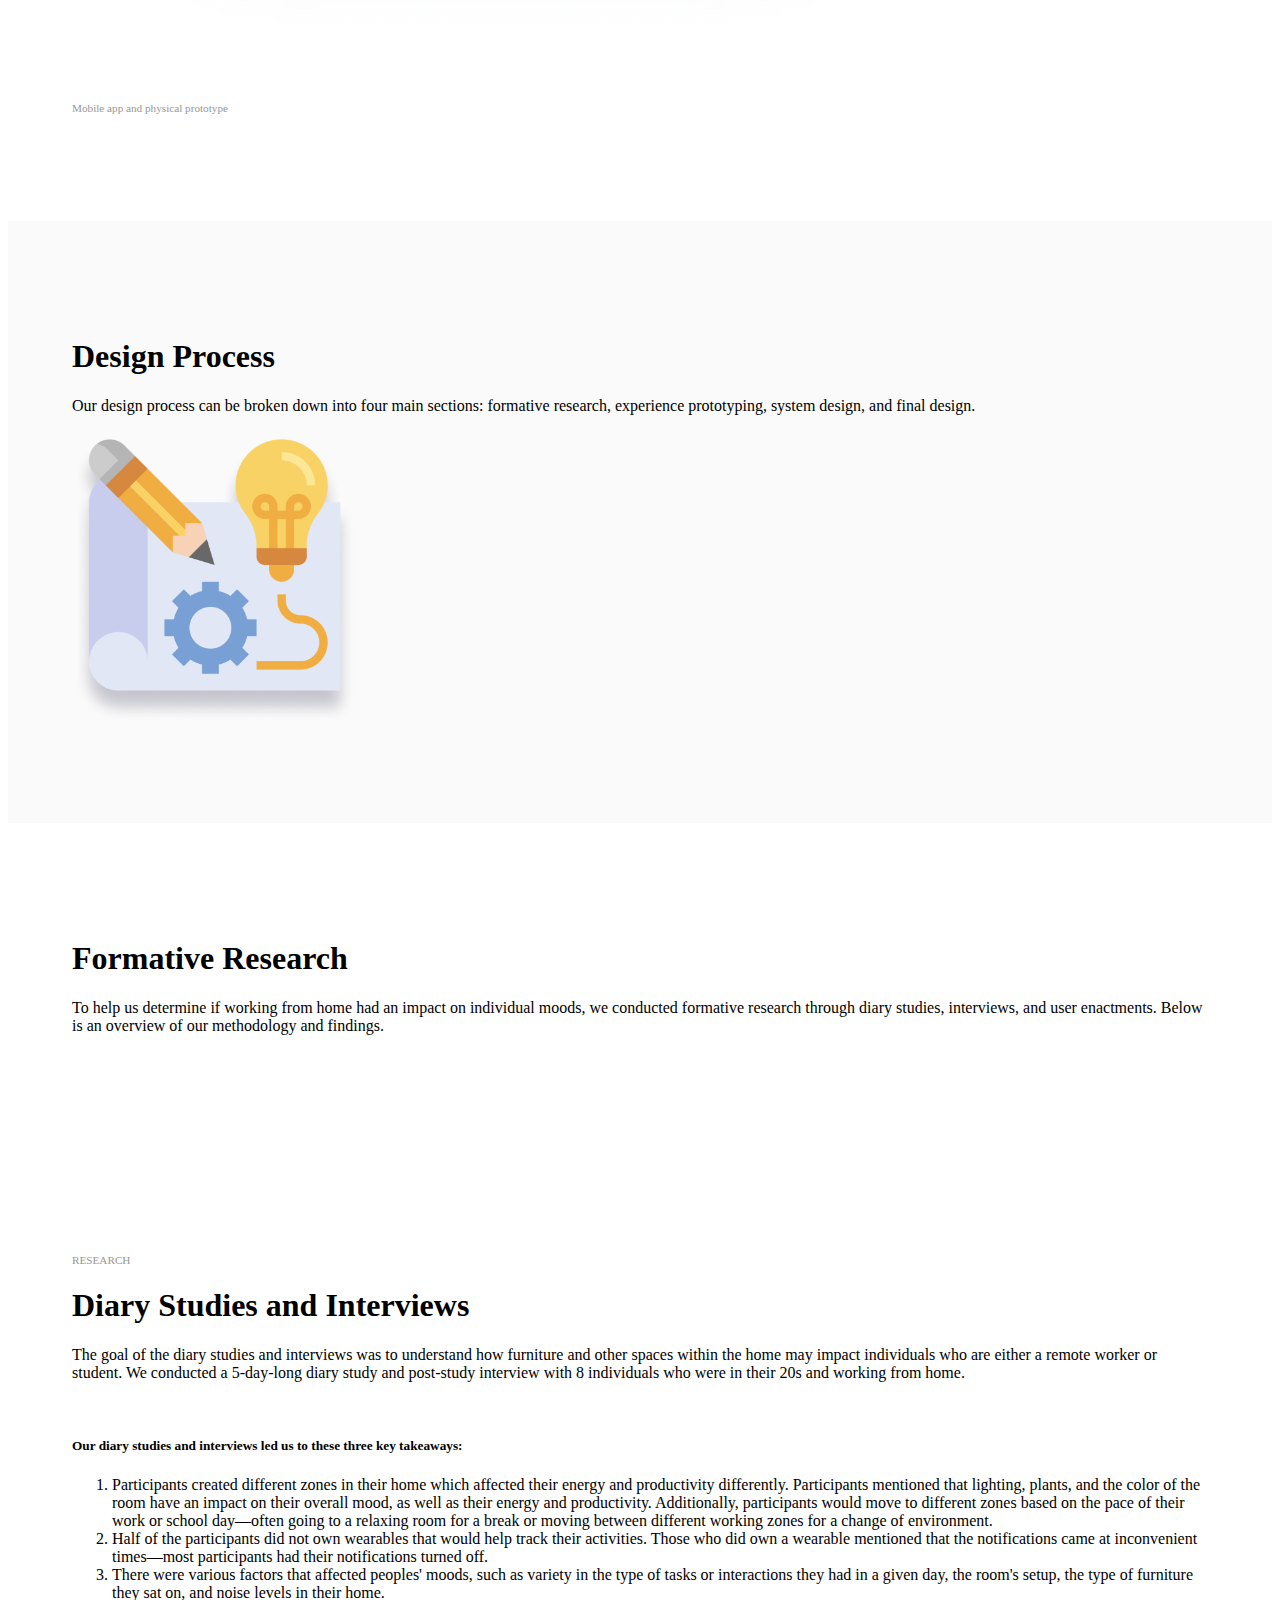
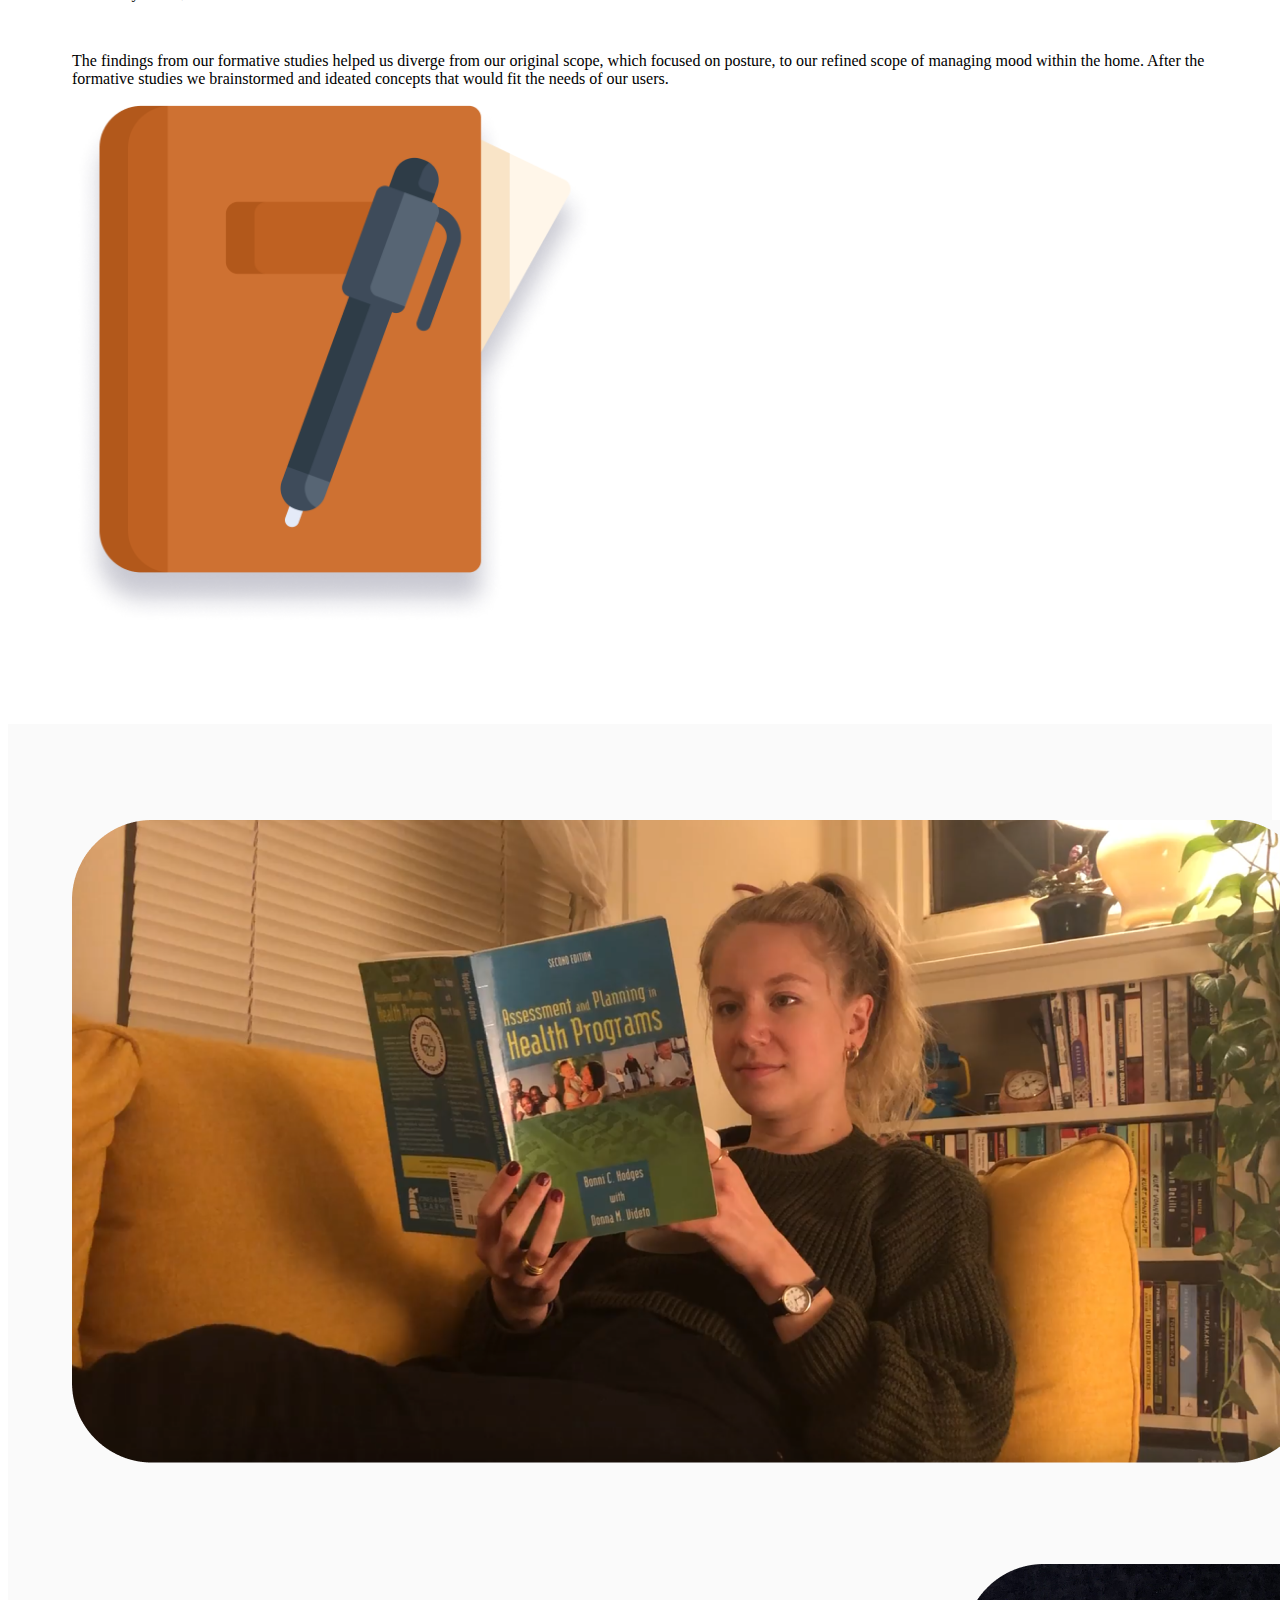
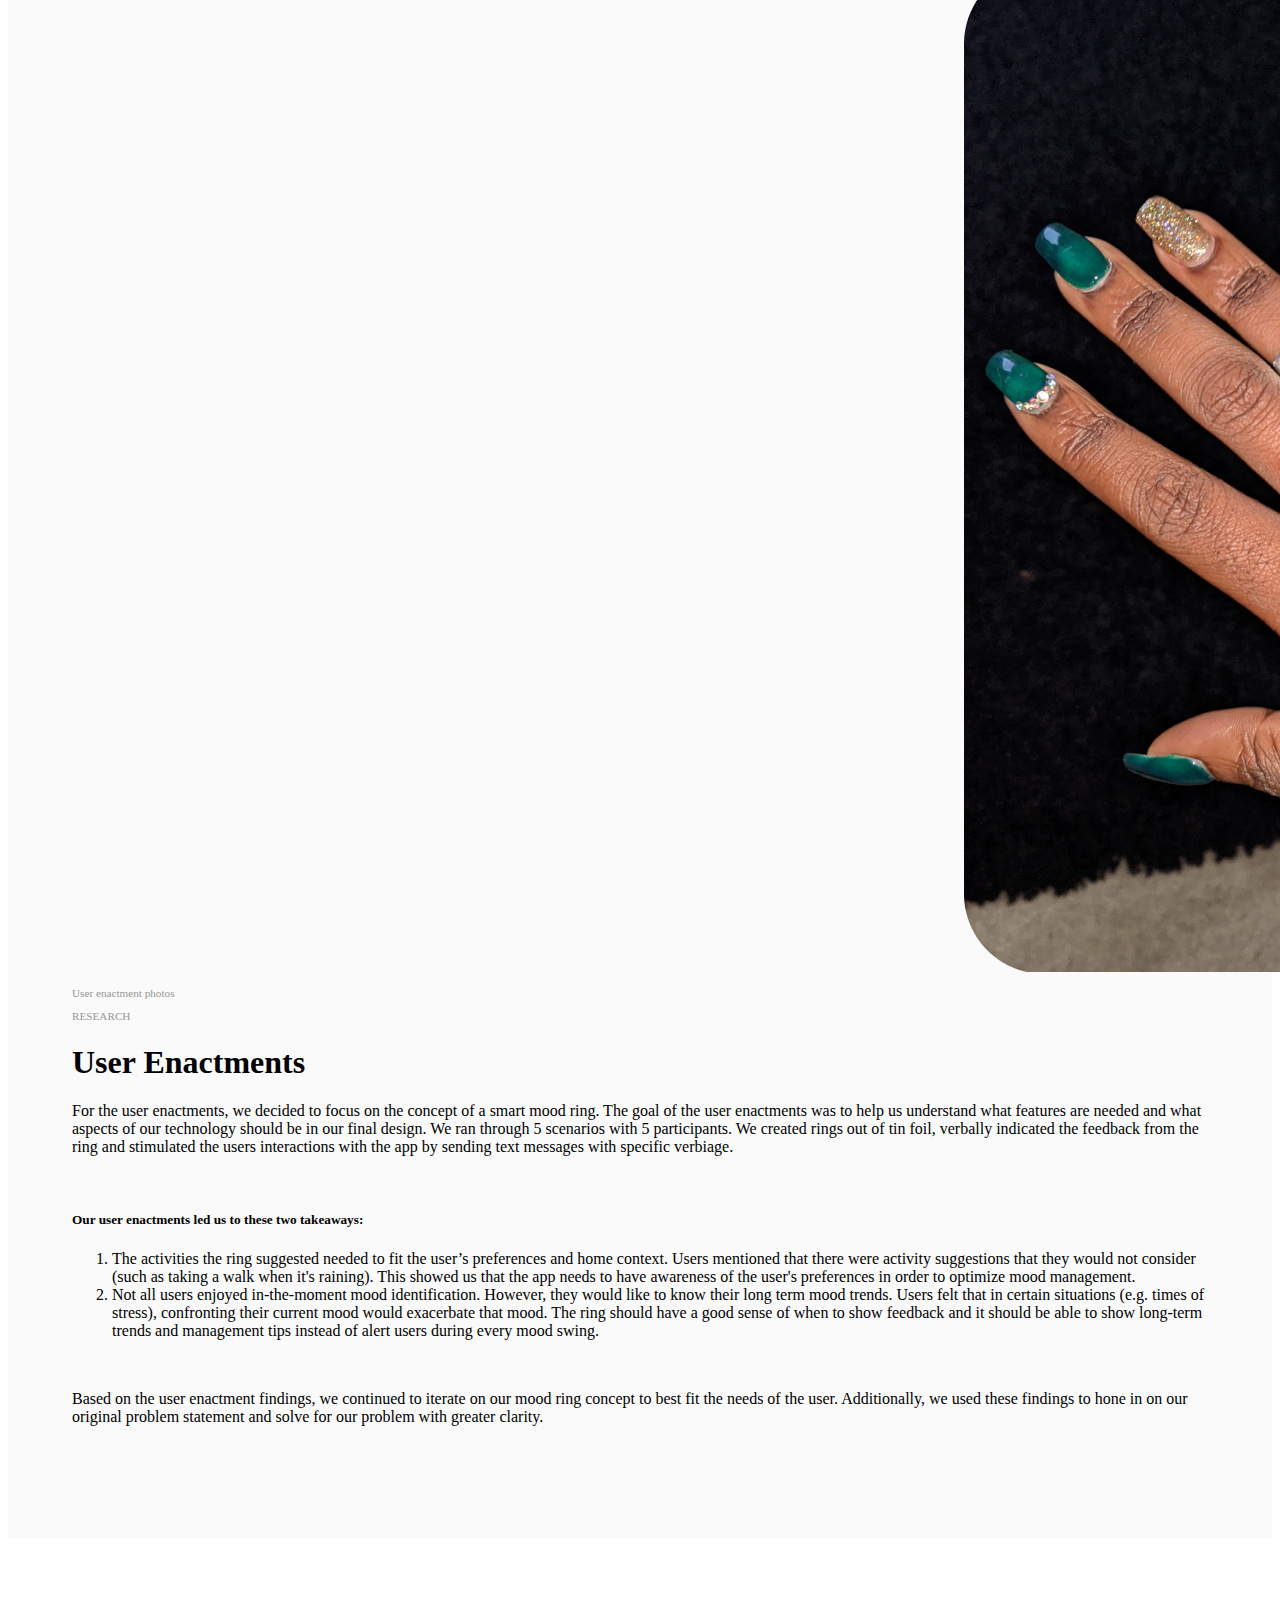
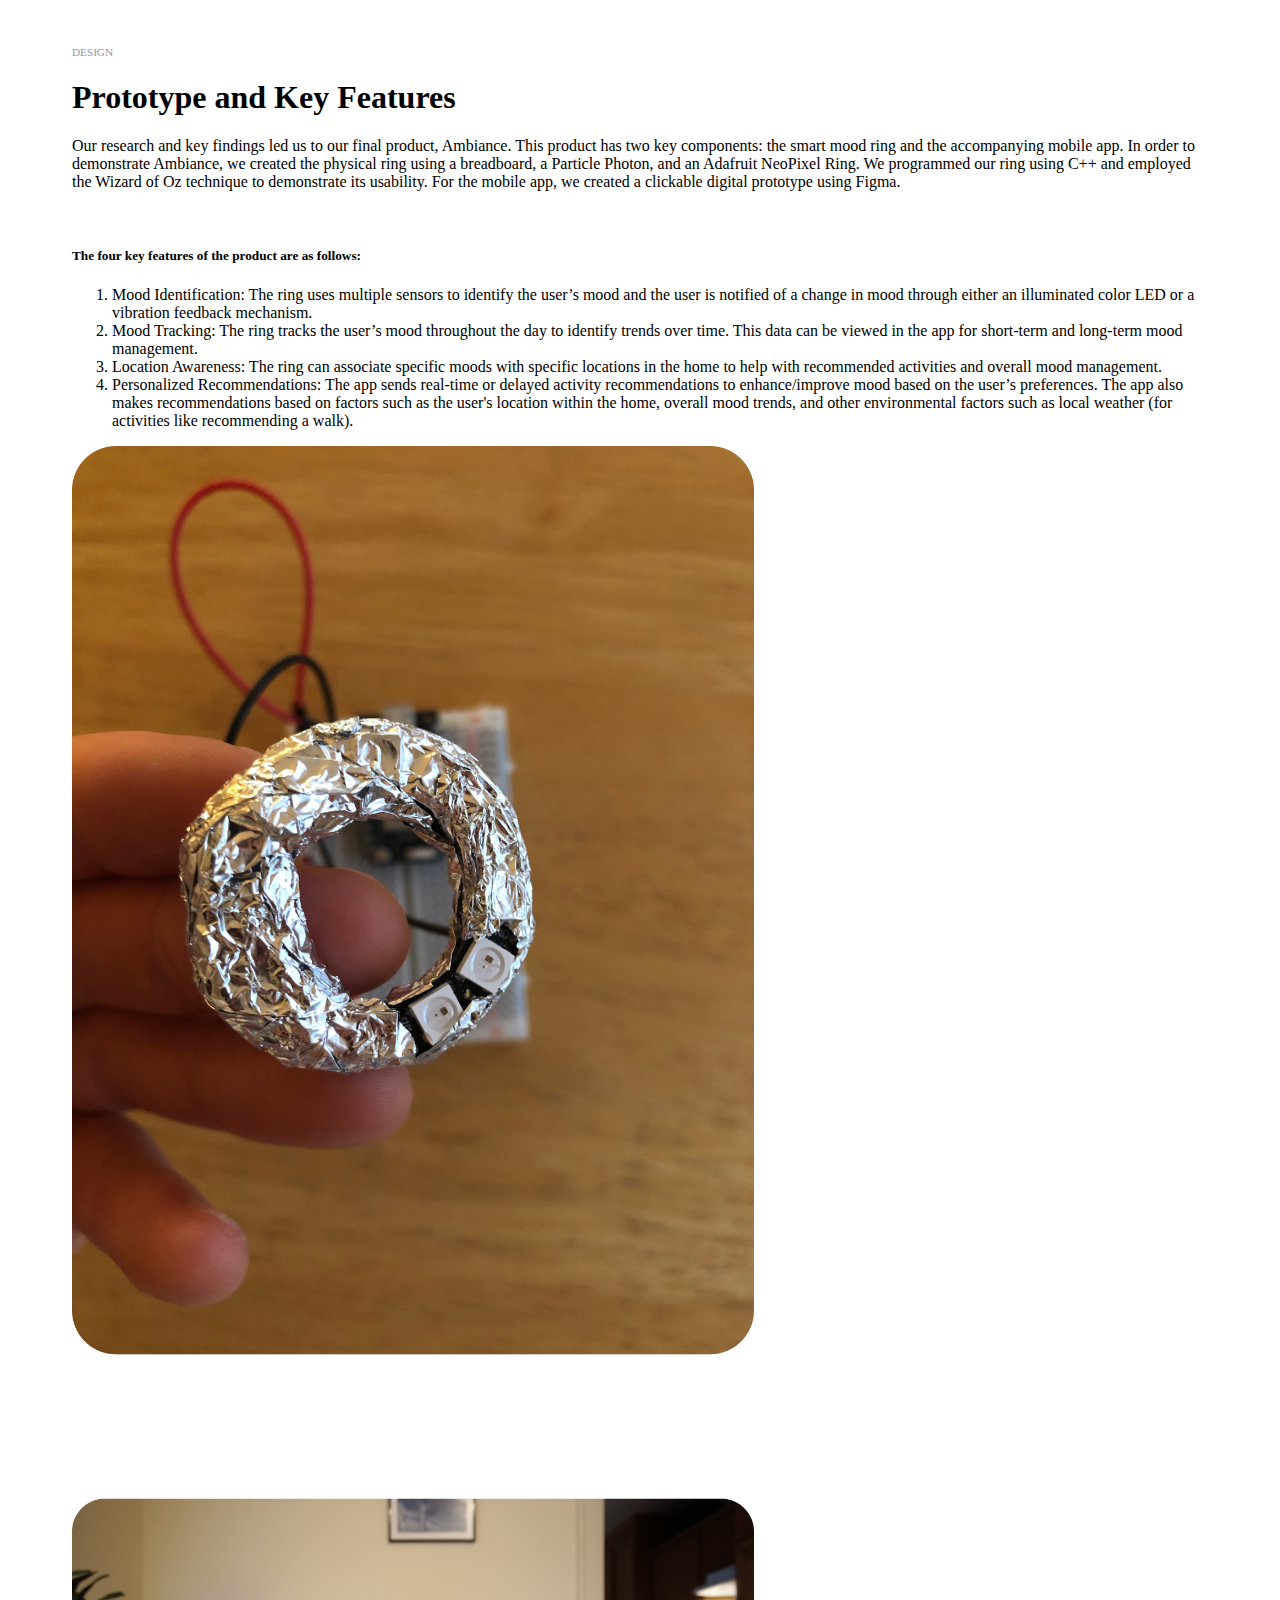
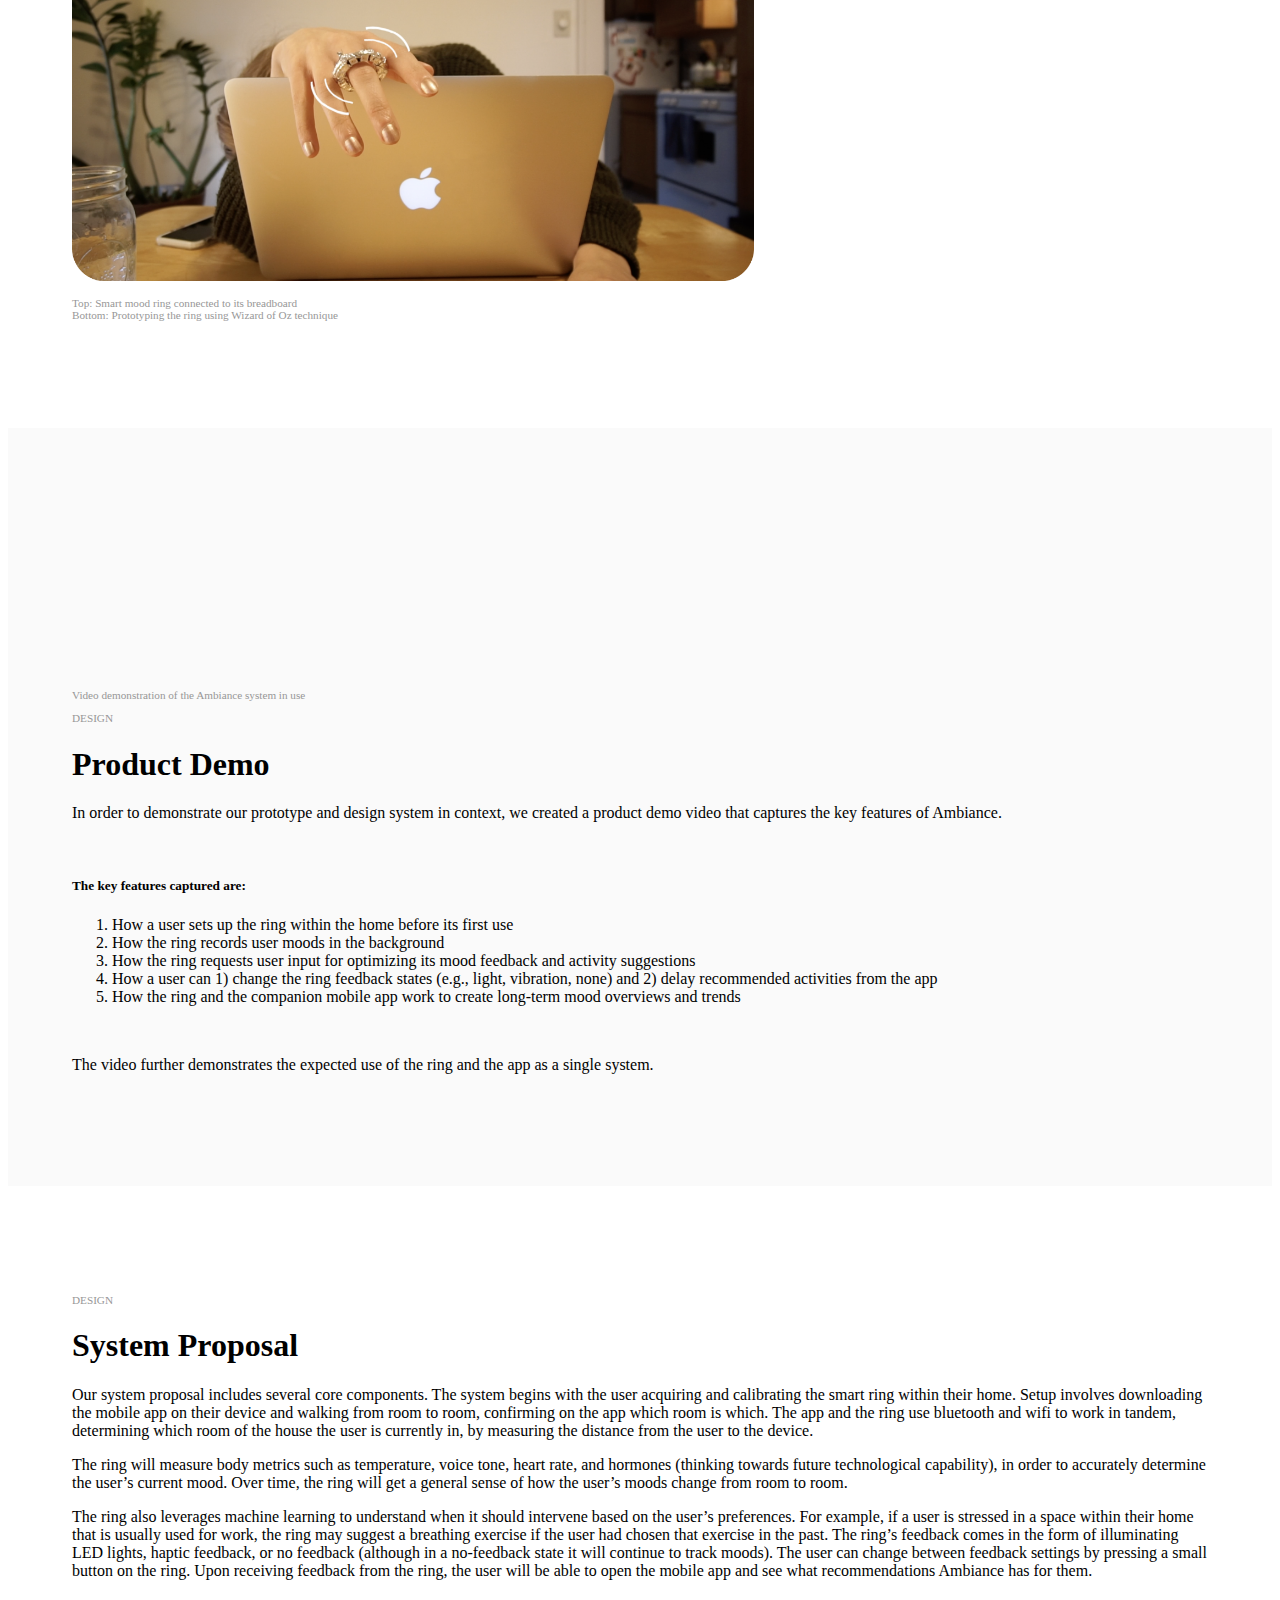
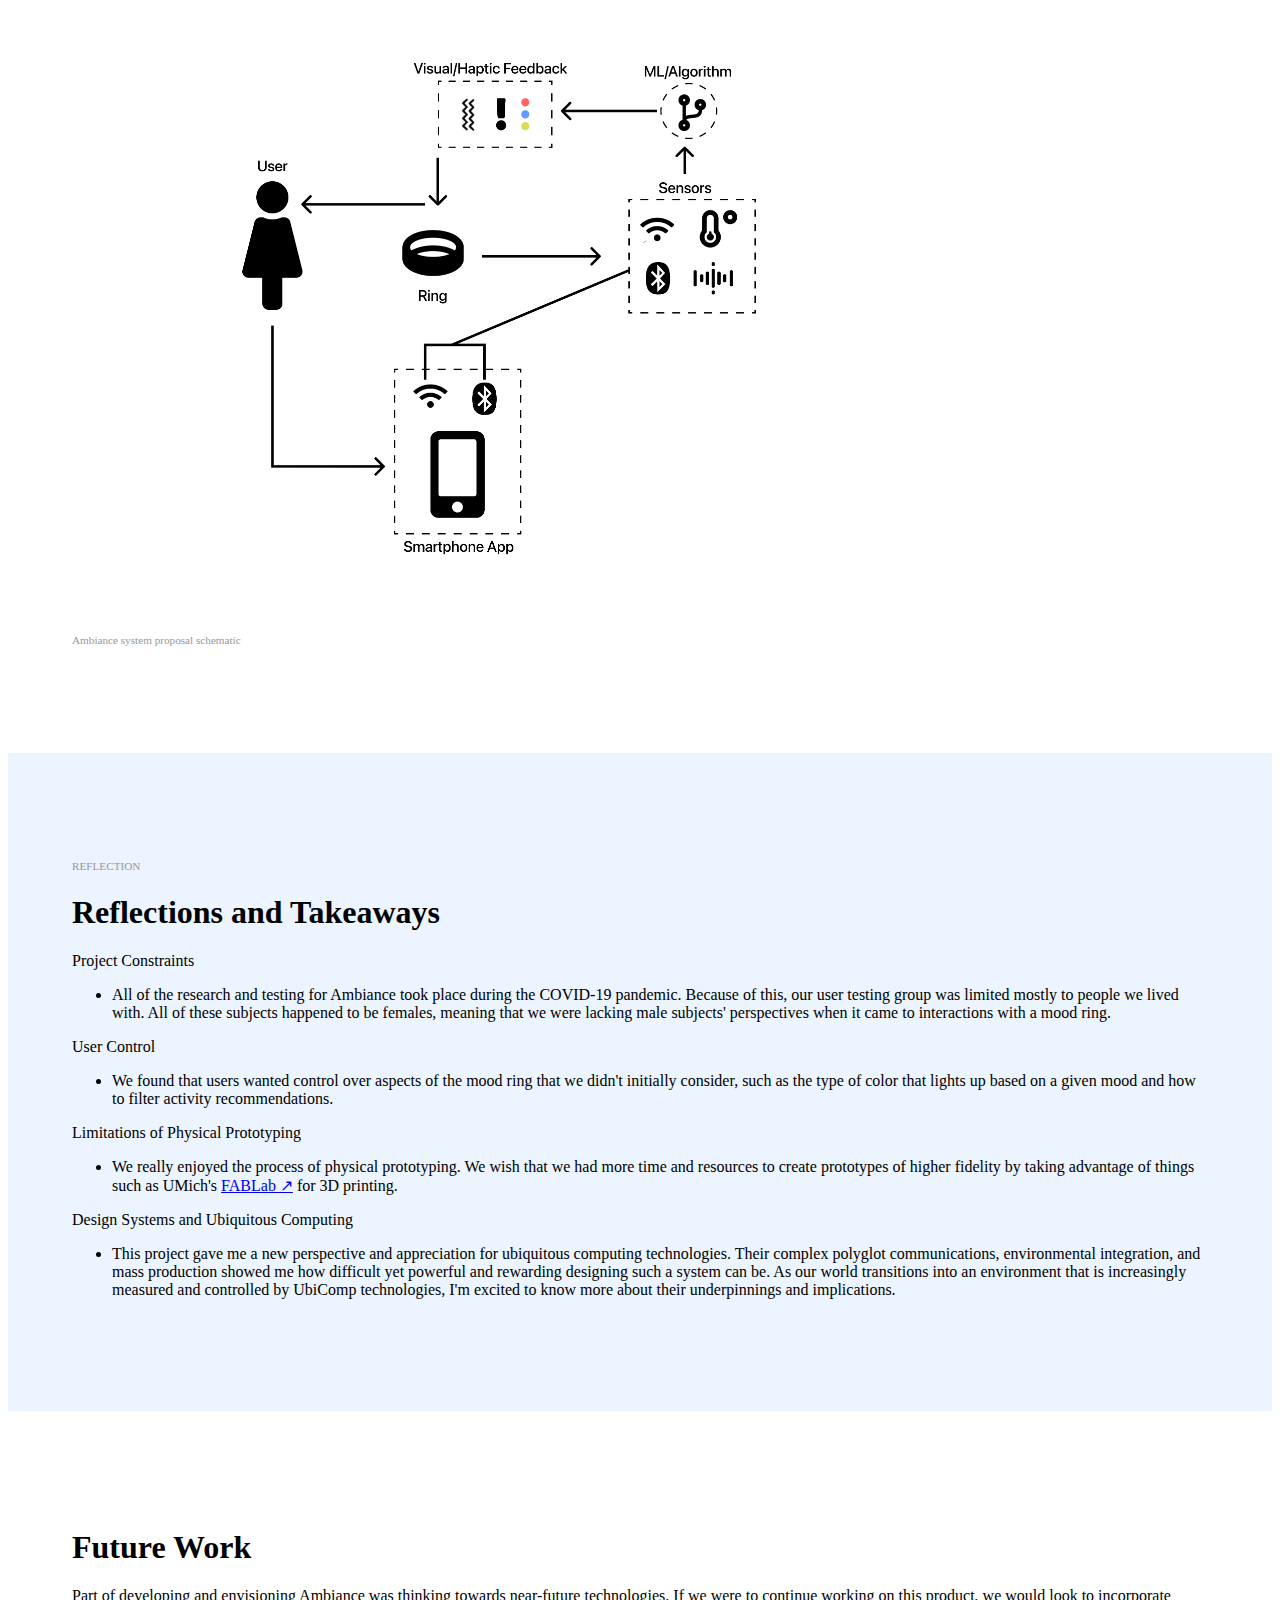
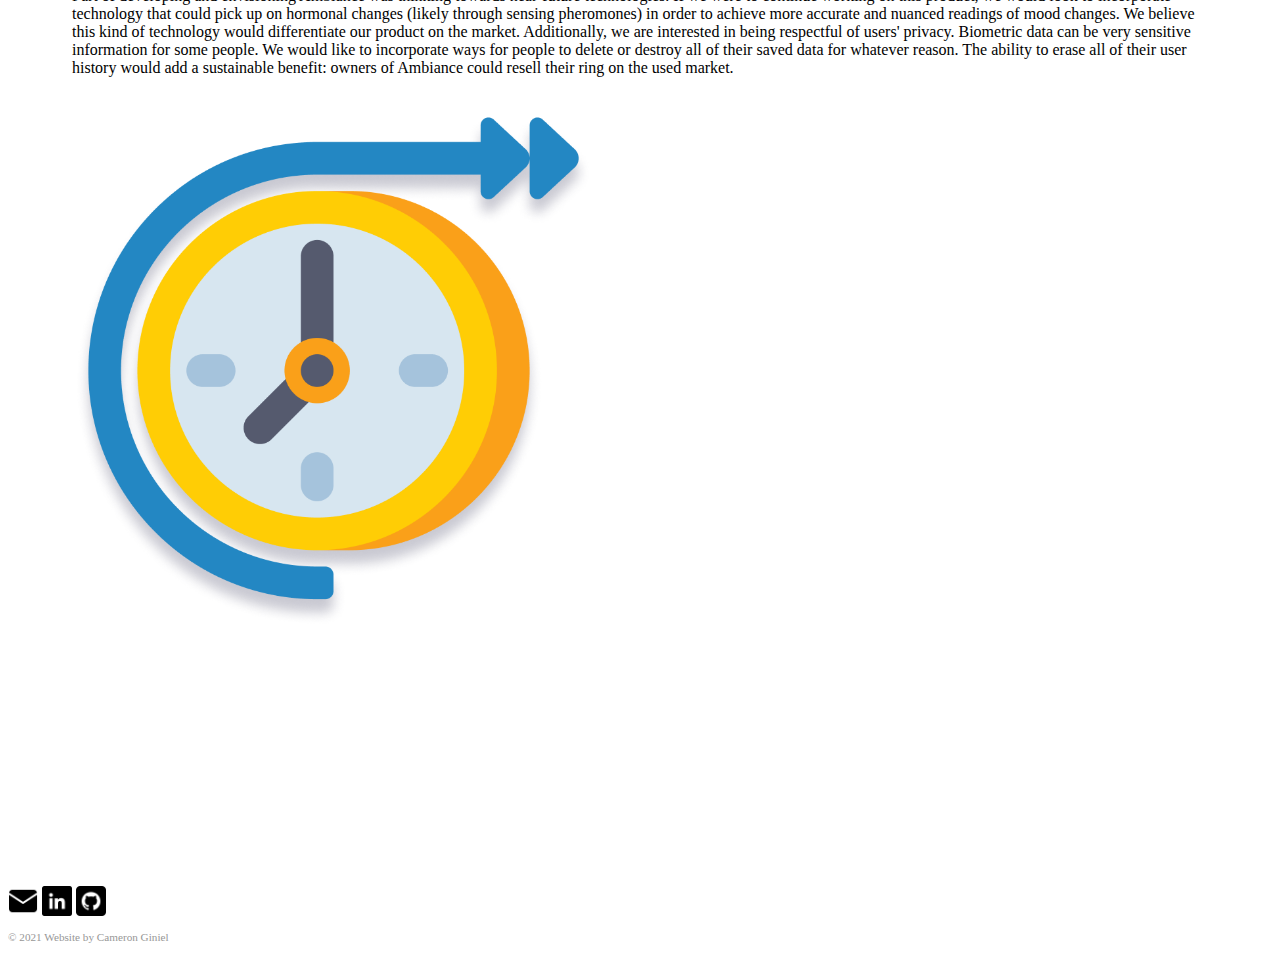
==== commit c8975271: "ambiance is done" ====
--- a/ambiance.html
+++ b/ambiance.html
@@ -331,30 +331,16 @@
     <!-- FUTURE WORK -->
     <section class="section-padding">
     	<div class="container">
-    		<div class="row align-items-center justify-content-center">
-    			<div class="col-12 col-sm-10 col-lg-8 col-xl-6">
+    		<div class="row gx-5 gy-5 align-items-center justify-content-center">
+    			<div class="col-12 col-sm-10 col-lg-5 me-3">
 	          <h1 class="mb-4">Future Work</h1>
-	          <p>There are so many things that I believe users would benefit from that I have not yet been able to research, prototype, and test. A few of these features are:</p>
-	          <p class="m-1"><span class="fw-bold">Booking and Reservations</span></p>
-	          <ul>
-	          	<li>An important part of planning a camping trip is ensuring you'll actually have a place to sleep at night. Connecting Compass to official booking services (such as what the DNR of most states offers) could streamline the camping planning experience even more. </li>
-	          </ul>
-	          <p class="m-1"><span class="fw-bold">Personal Trip Curation</span></p>
-	          <ul>
-	          	<li>A popular feature of many tools and mobile apps is an awareness of the user's tendencies and preferences (such as Spotify's Discover Weekly playlist). I believe that Compass would benefit from a user-centered algorithm that generates curated destinations, itineraries, and activity suggestions based on a user's past activity.</li>
-	          </ul>
-	          <p class="m-1"><span class="fw-bold">User Reviews</span></p>
-	          <ul>
-	          	<li>User reviews are extremely helpful for offering guidance to people who want to know more about an area they've never visited before.</li>
-	          </ul>
-	          <p class="m-1"><span class="fw-bold">Gamification</span></p>
-	          <ul>
-	          	<li>Many apps that keep track of users' experiences, in addition to their primary function, offer "awards" or recognition based on a user meeting certain goals. Adding elements of gamification as a way to track experiential milestones can be a fun way to encourage more outdoor activity or adventurism.</li>
-	          </ul>
-	          <p class="m-1"><span class="fw-bold">Making Interactions Even More Seamless</span></p>
-	          <ul>
-	          	<li>Additionally, there are so many interactions that I'd like to offer alternatives for (such as designing an easier way to adjust the time of a trip event). I'm excited to work on refining those interactions in further iterations of Compass.</li>
-	          </ul>
+	          <p>Part of developing and envisioning Ambiance was thinking towards near-future technologies. If we were to continue working on this product, we would look to incorporate technology that could pick up on hormonal changes (likely through sensing pheromones) in order to achieve more accurate and nuanced readings of mood changes. We believe this kind of technology would differentiate our product on the market. Additionally, we are interested in being respectful of users' privacy. Biometric data can be very sensitive information for some people. We would like to incorporate ways for people to delete or destroy all of their saved data for whatever reason. The ability to erase all of their user history would add a sustainable benefit: owners of Ambiance could resell their ring on the used market.</p>
+	        </div>
+	        <div class="col-12 col-sm-10 col-lg-5 d-flex flex-column">
+	          <img 
+						  src="images/ambiance_future.png" 
+						  alt="illustration of a clock with an arrow pointing right" 
+						  class="img-46">
 	        </div>
 	      </div>
     	</div>
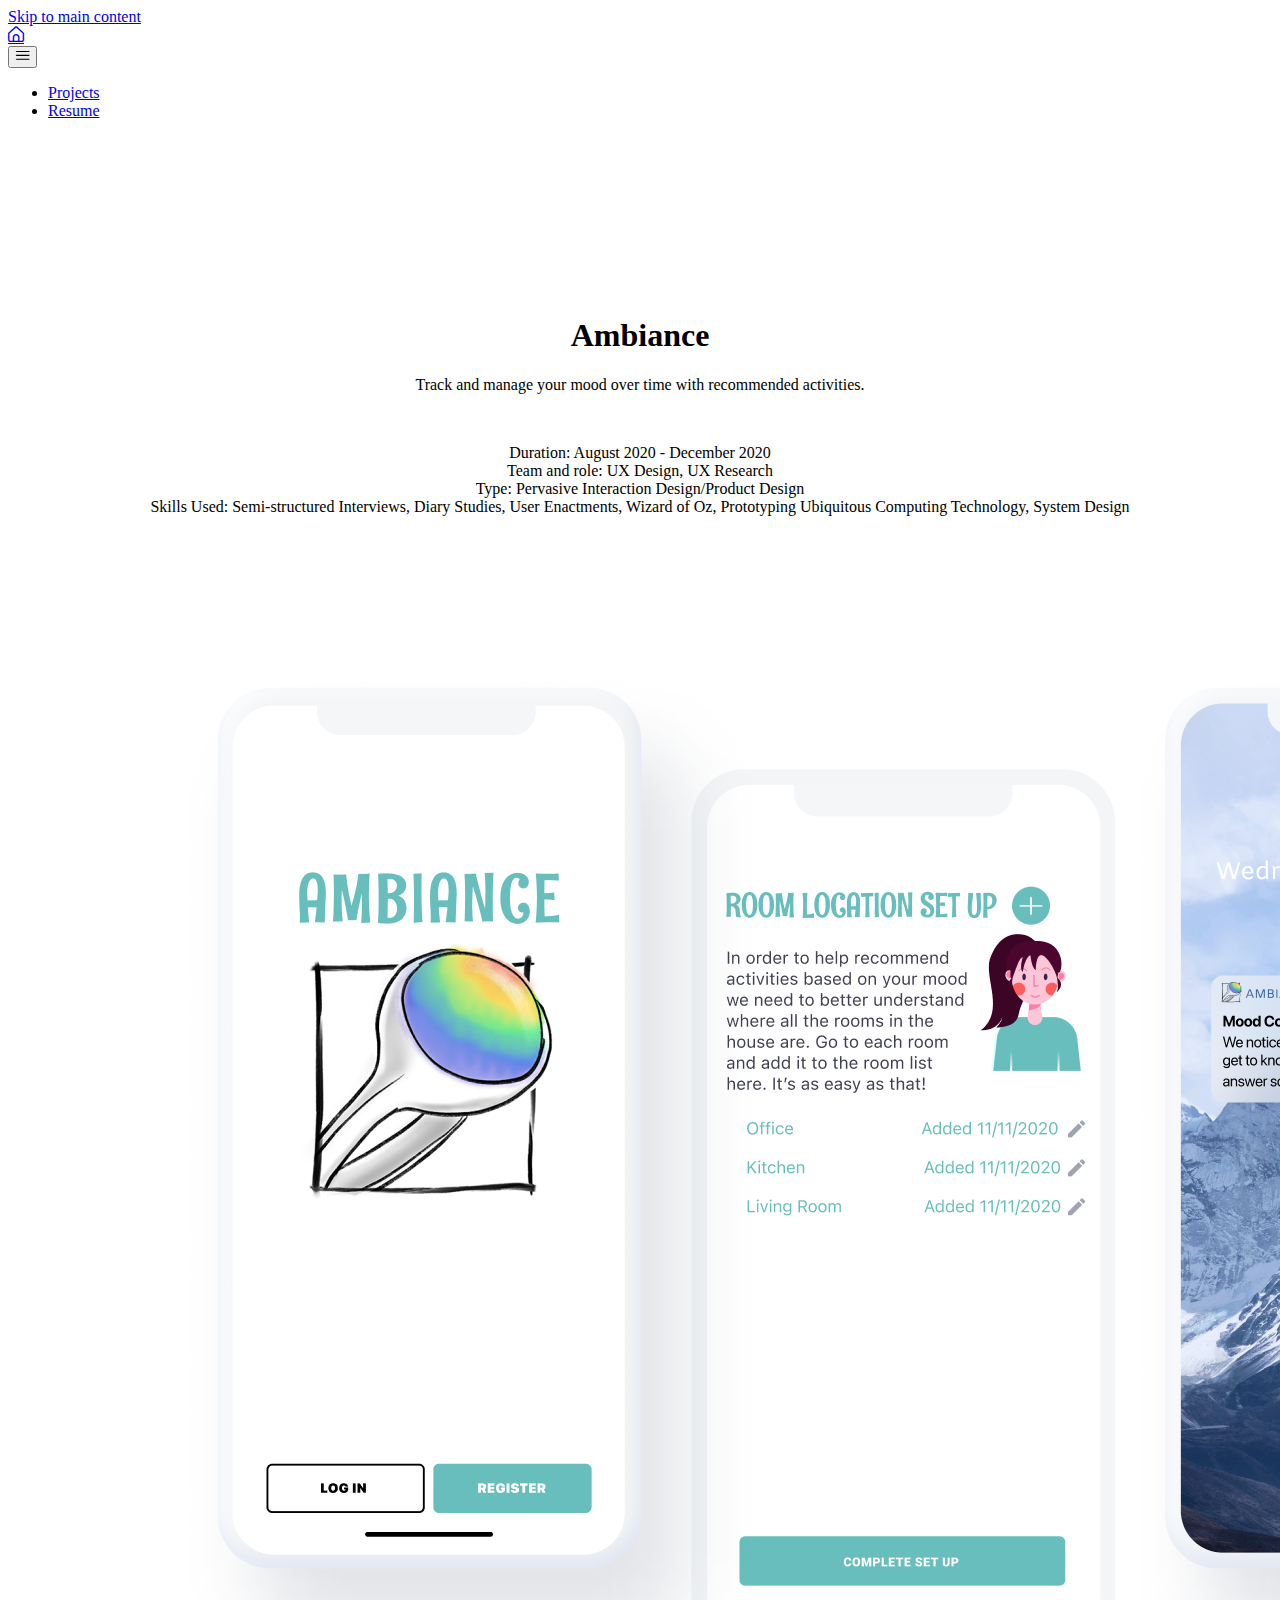
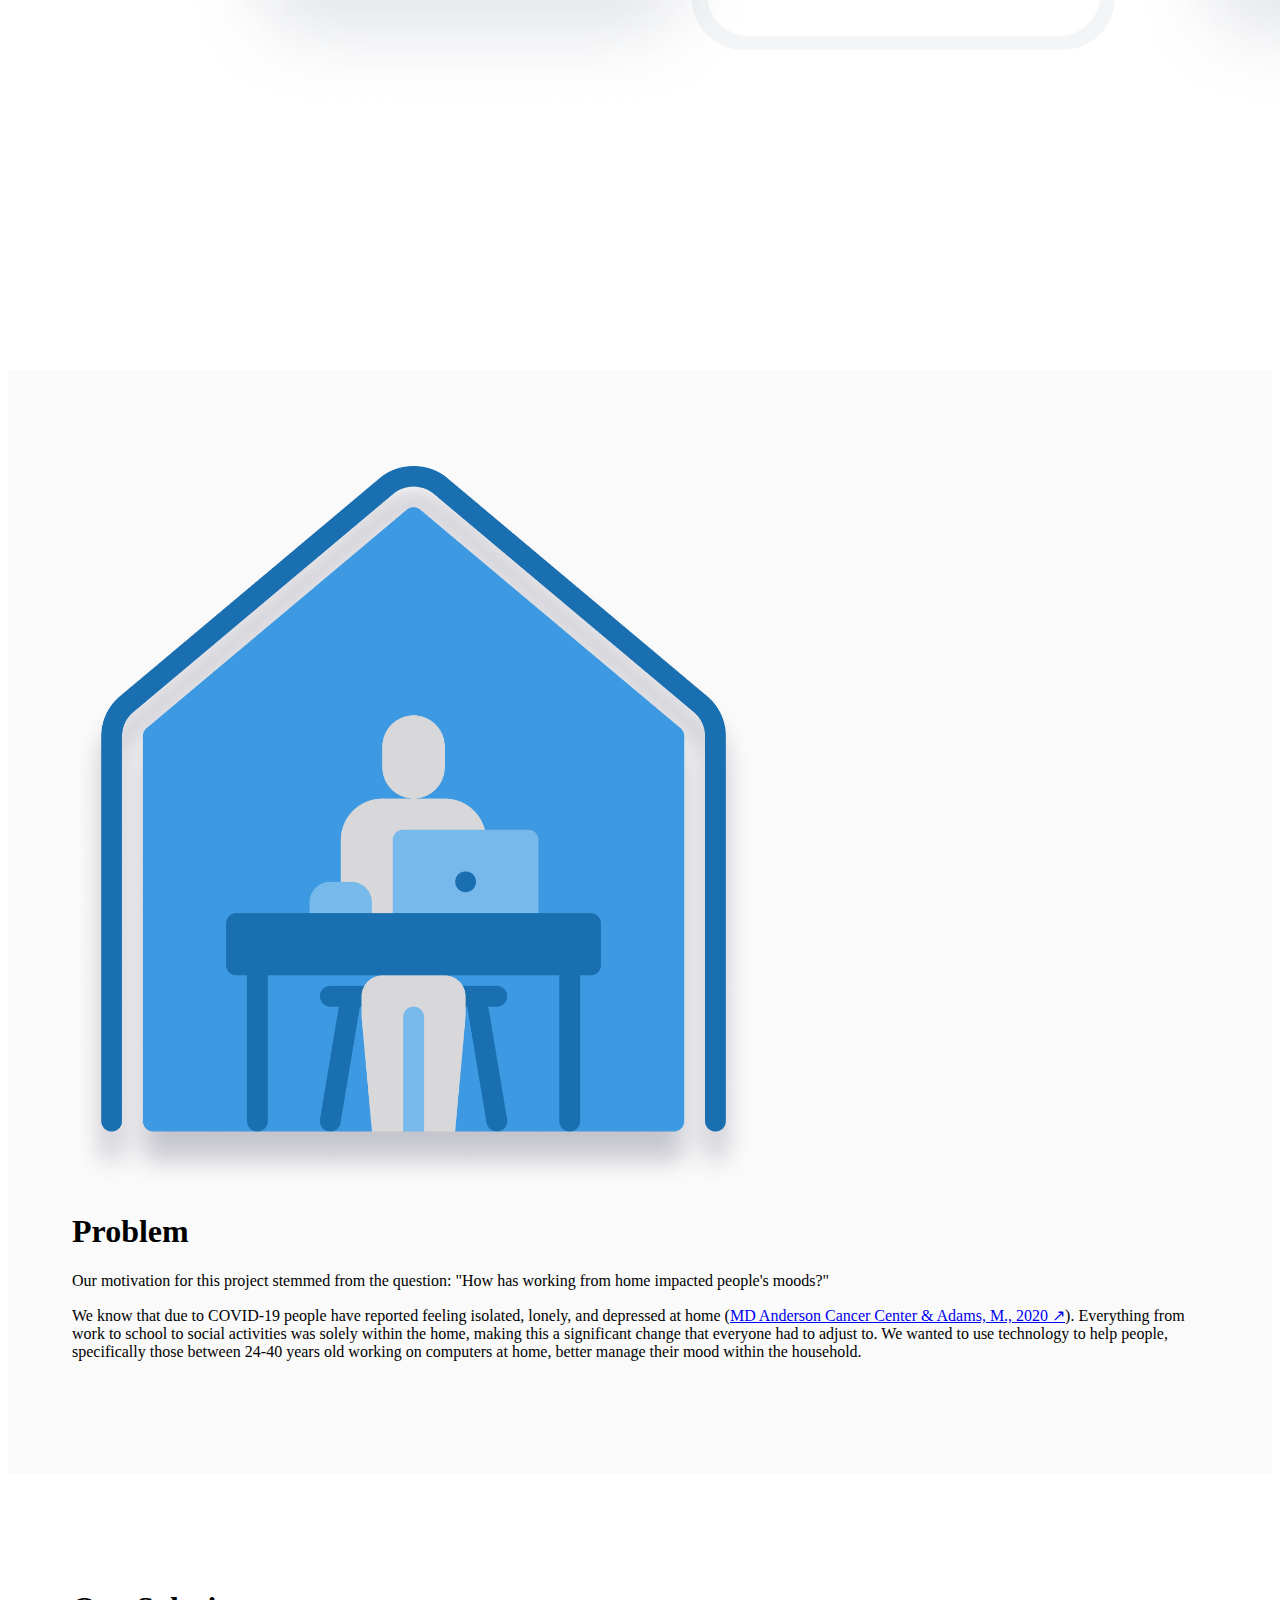
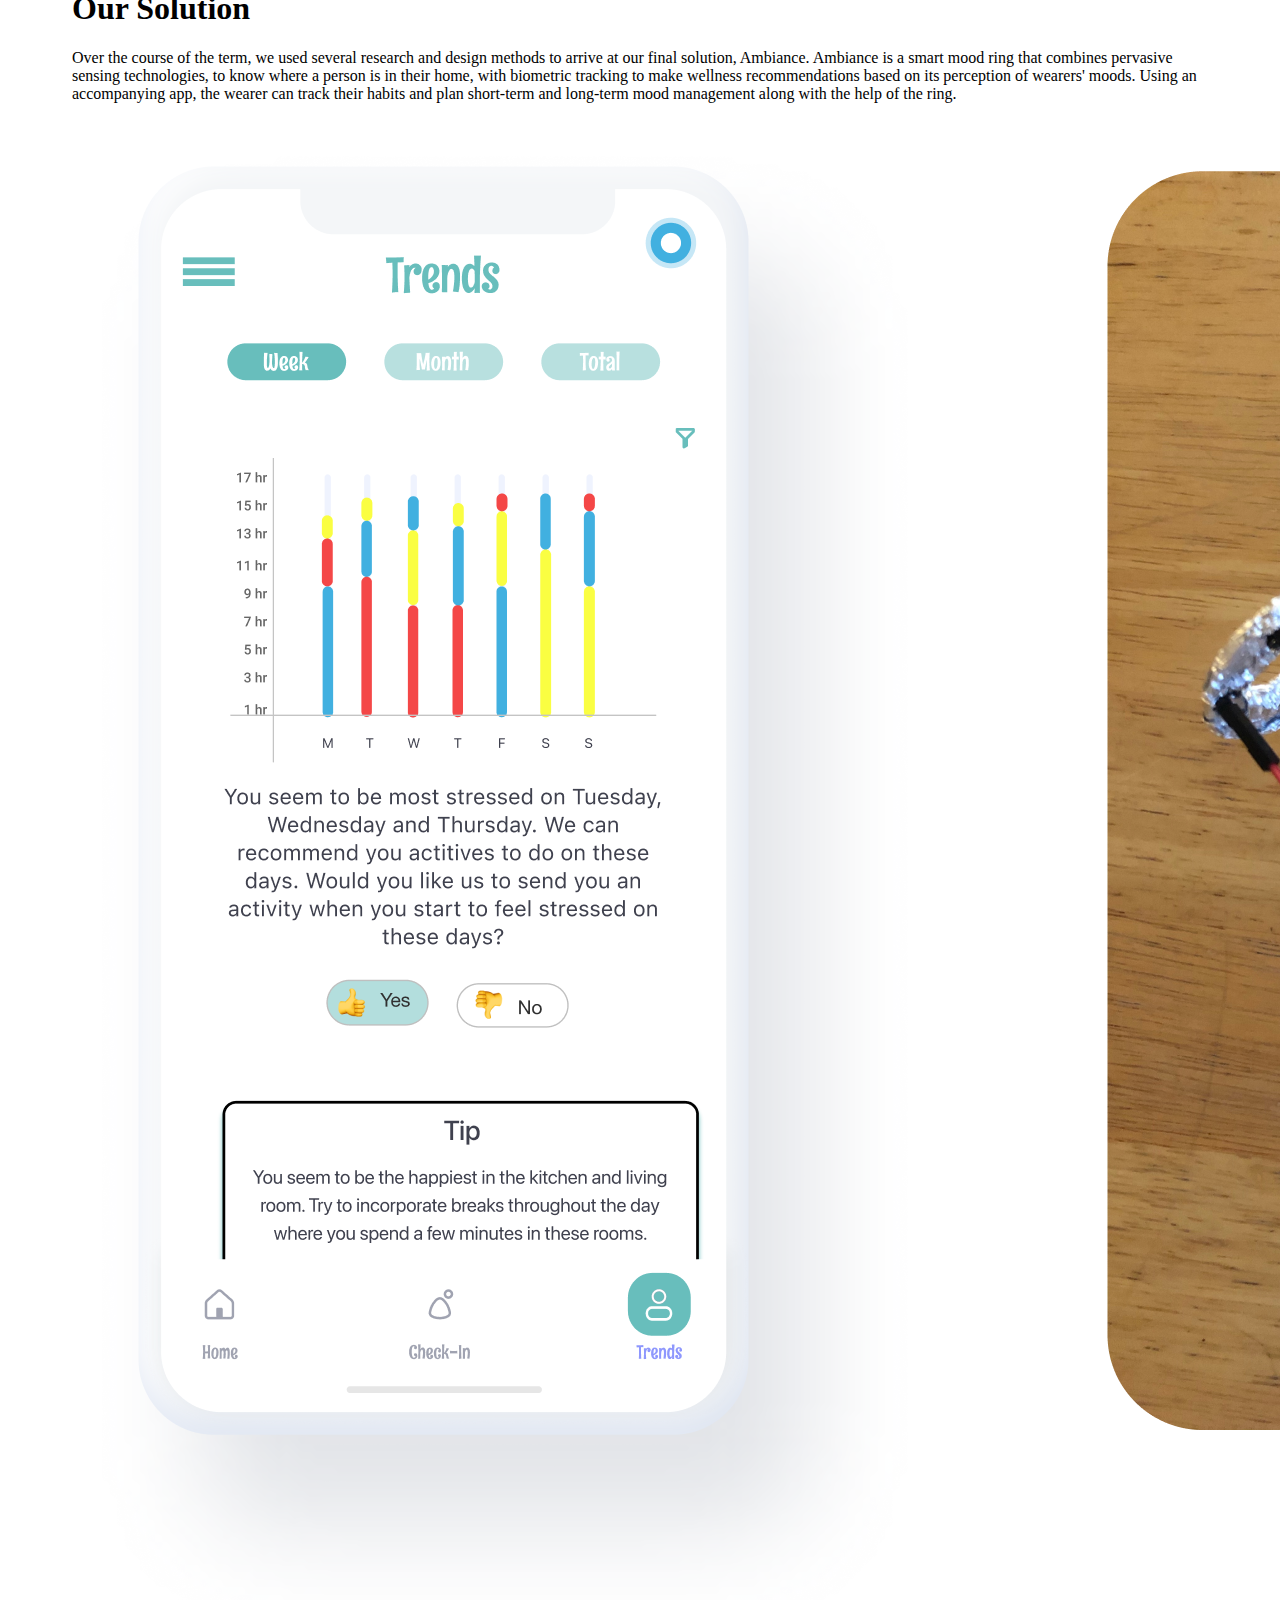
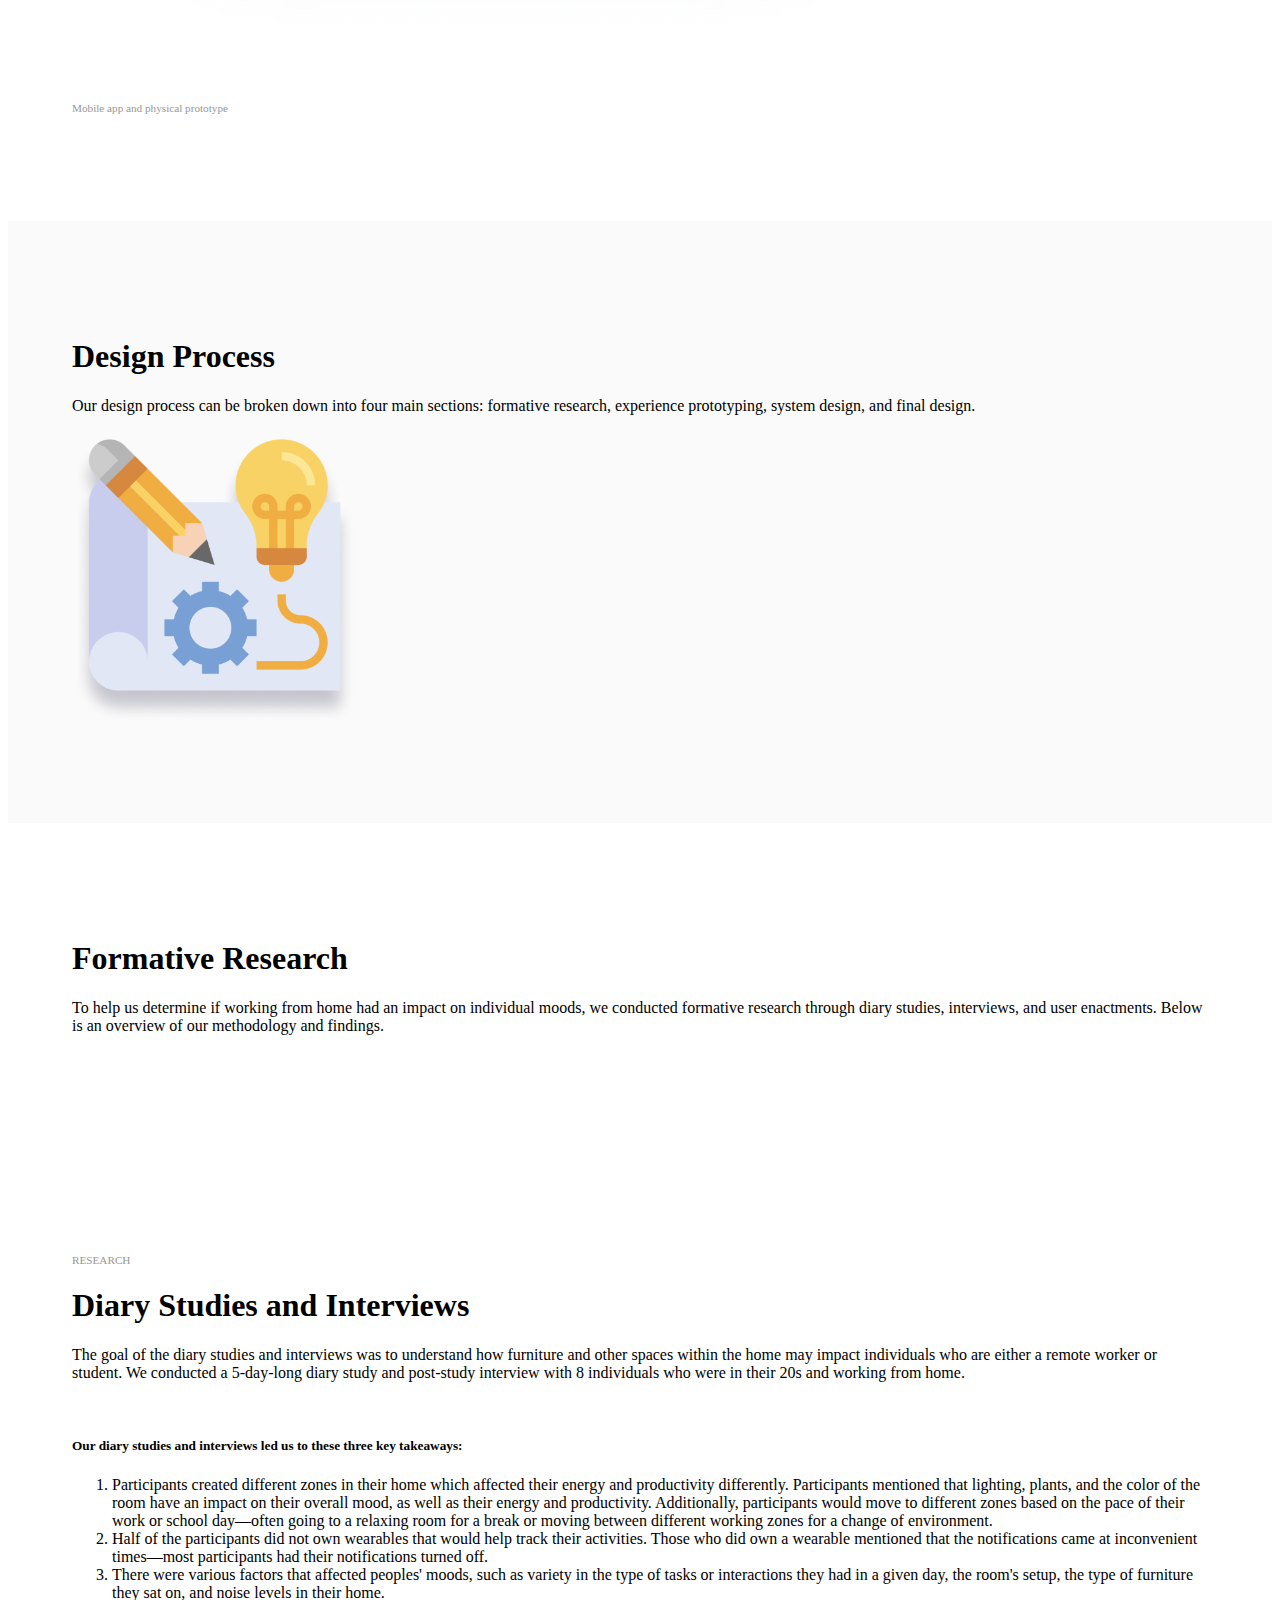
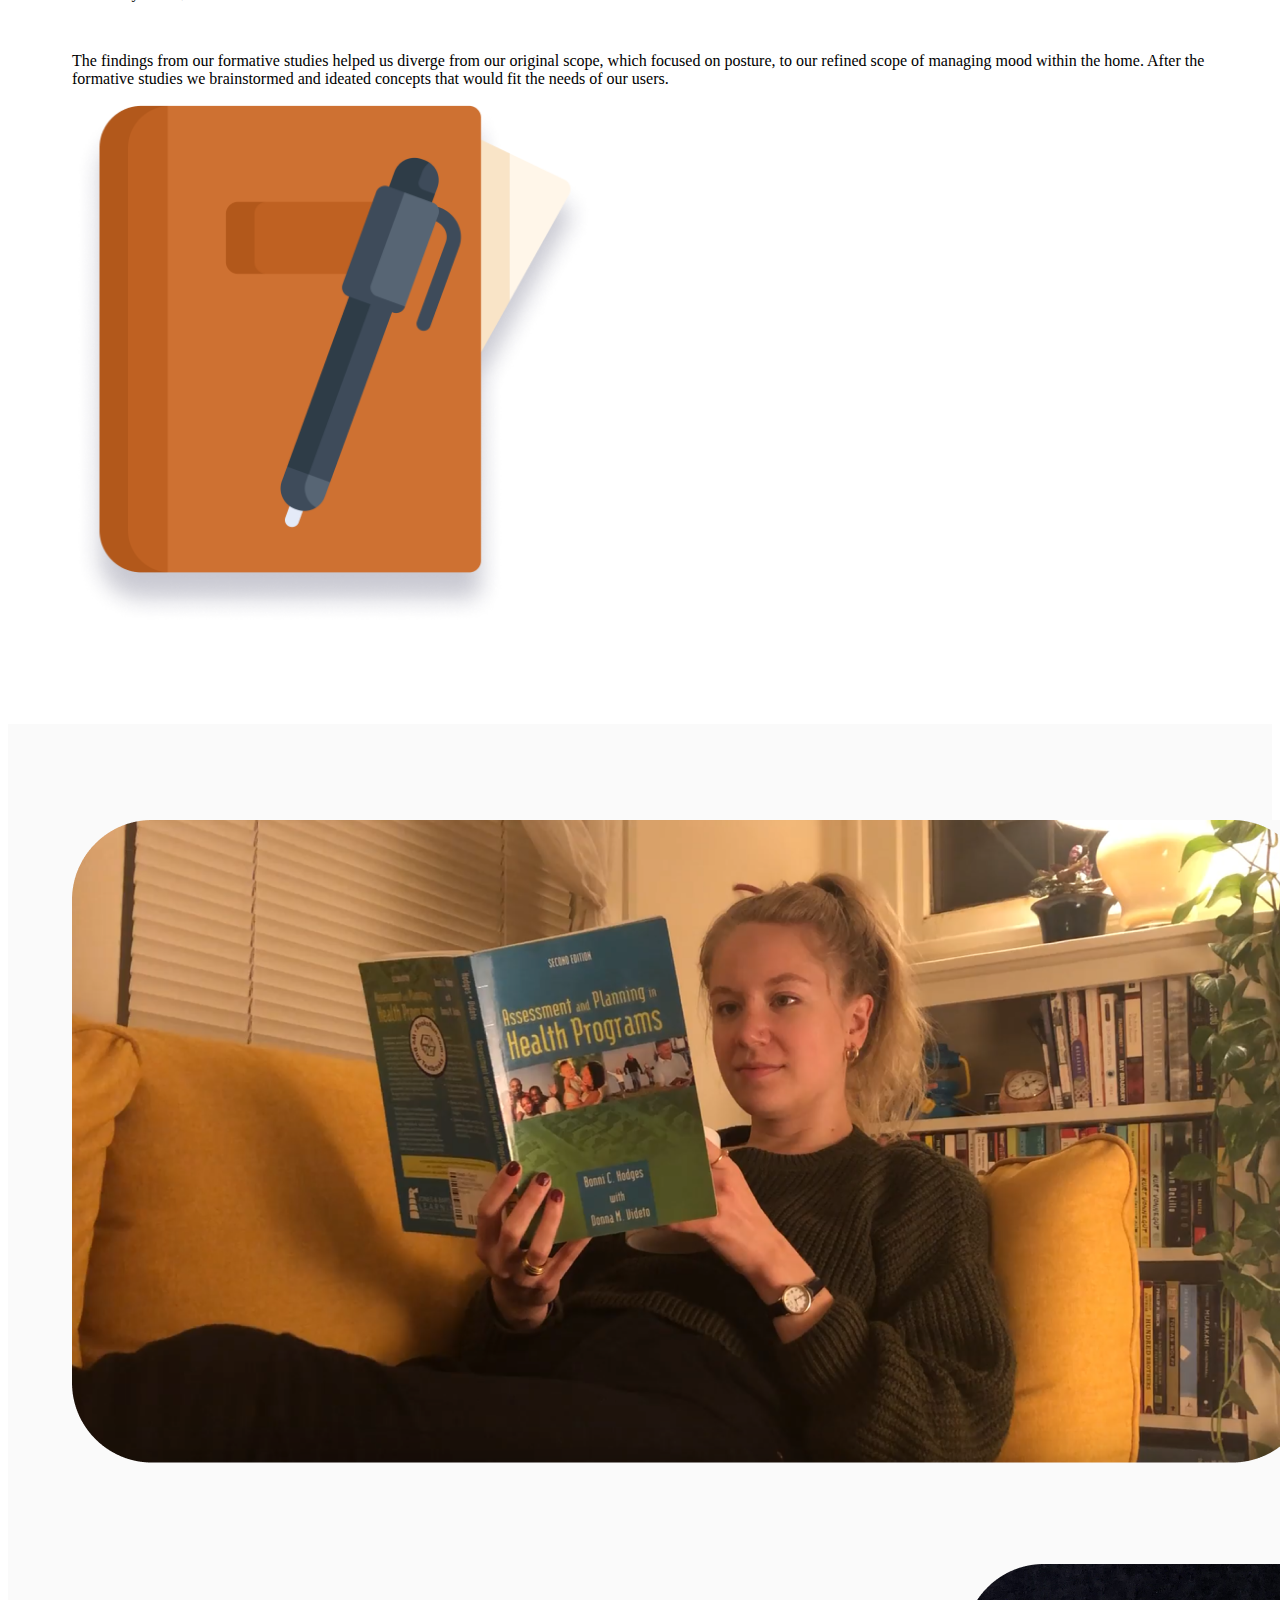
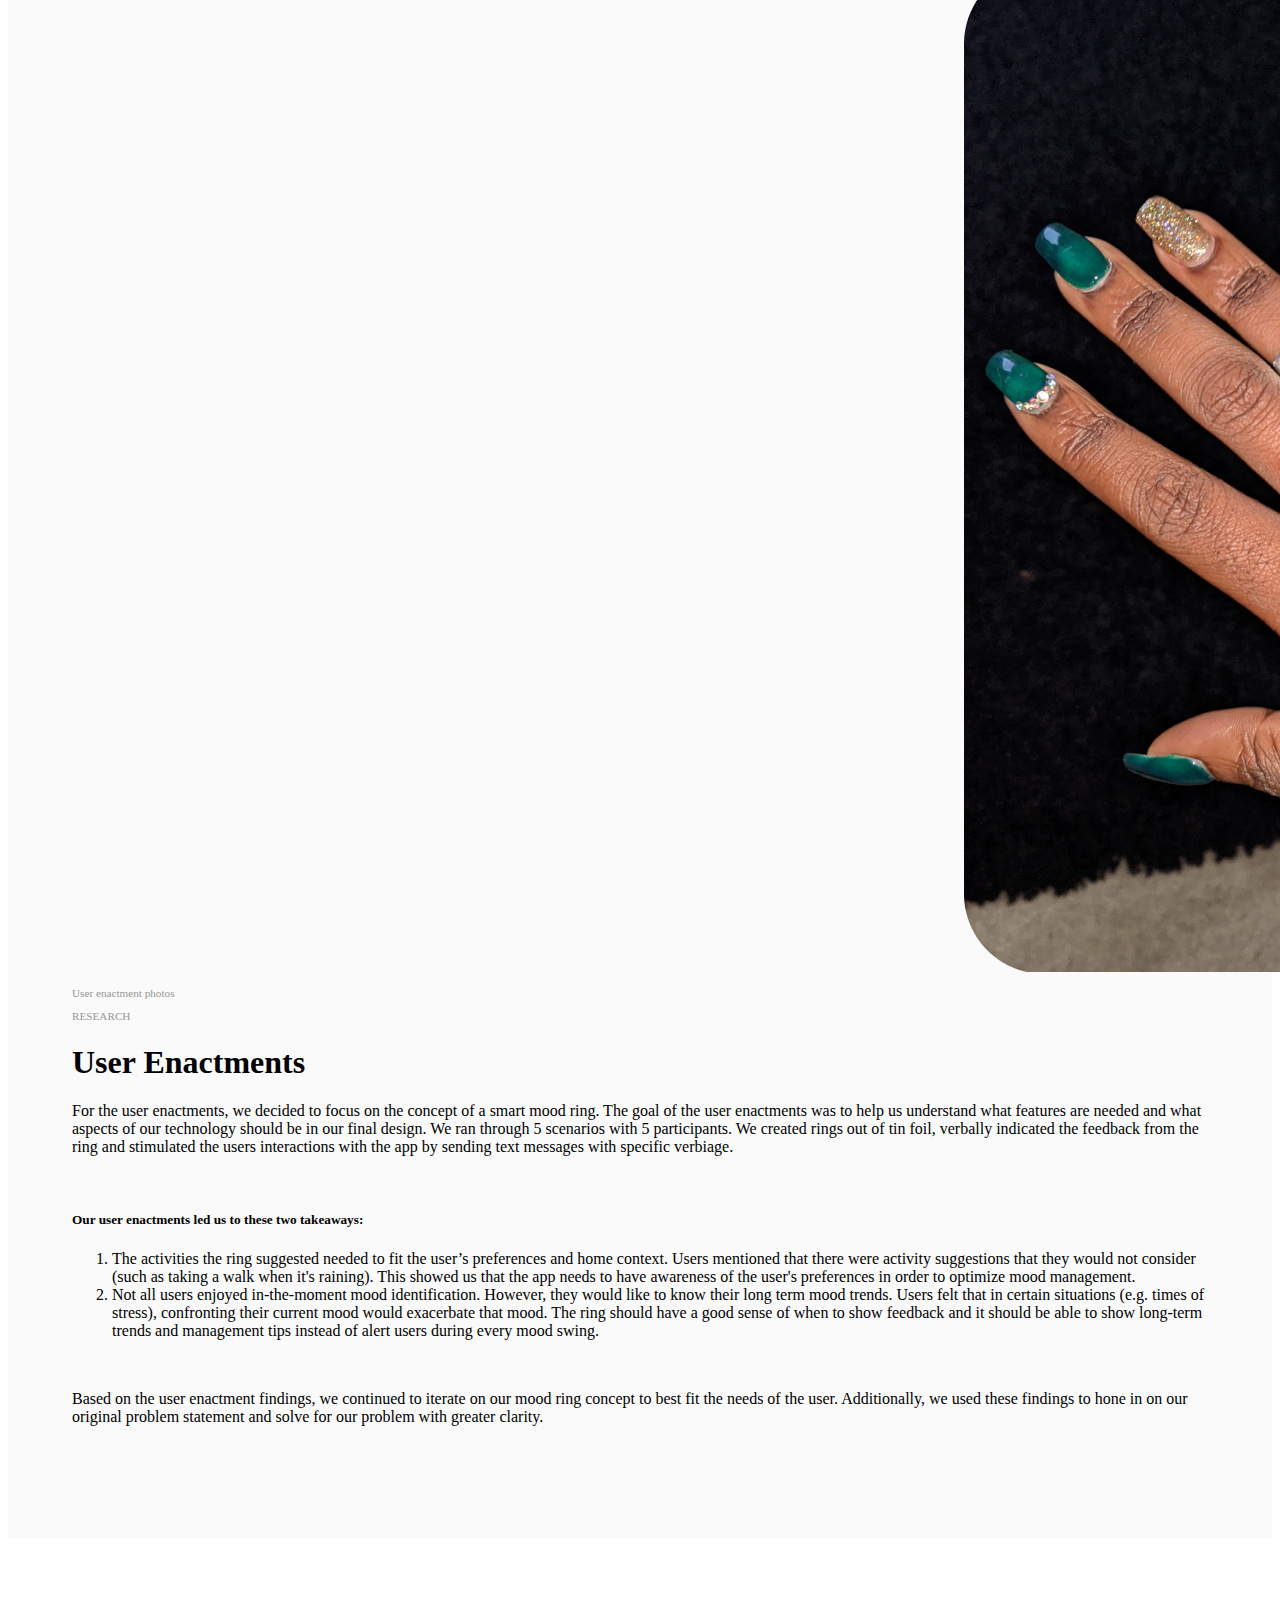
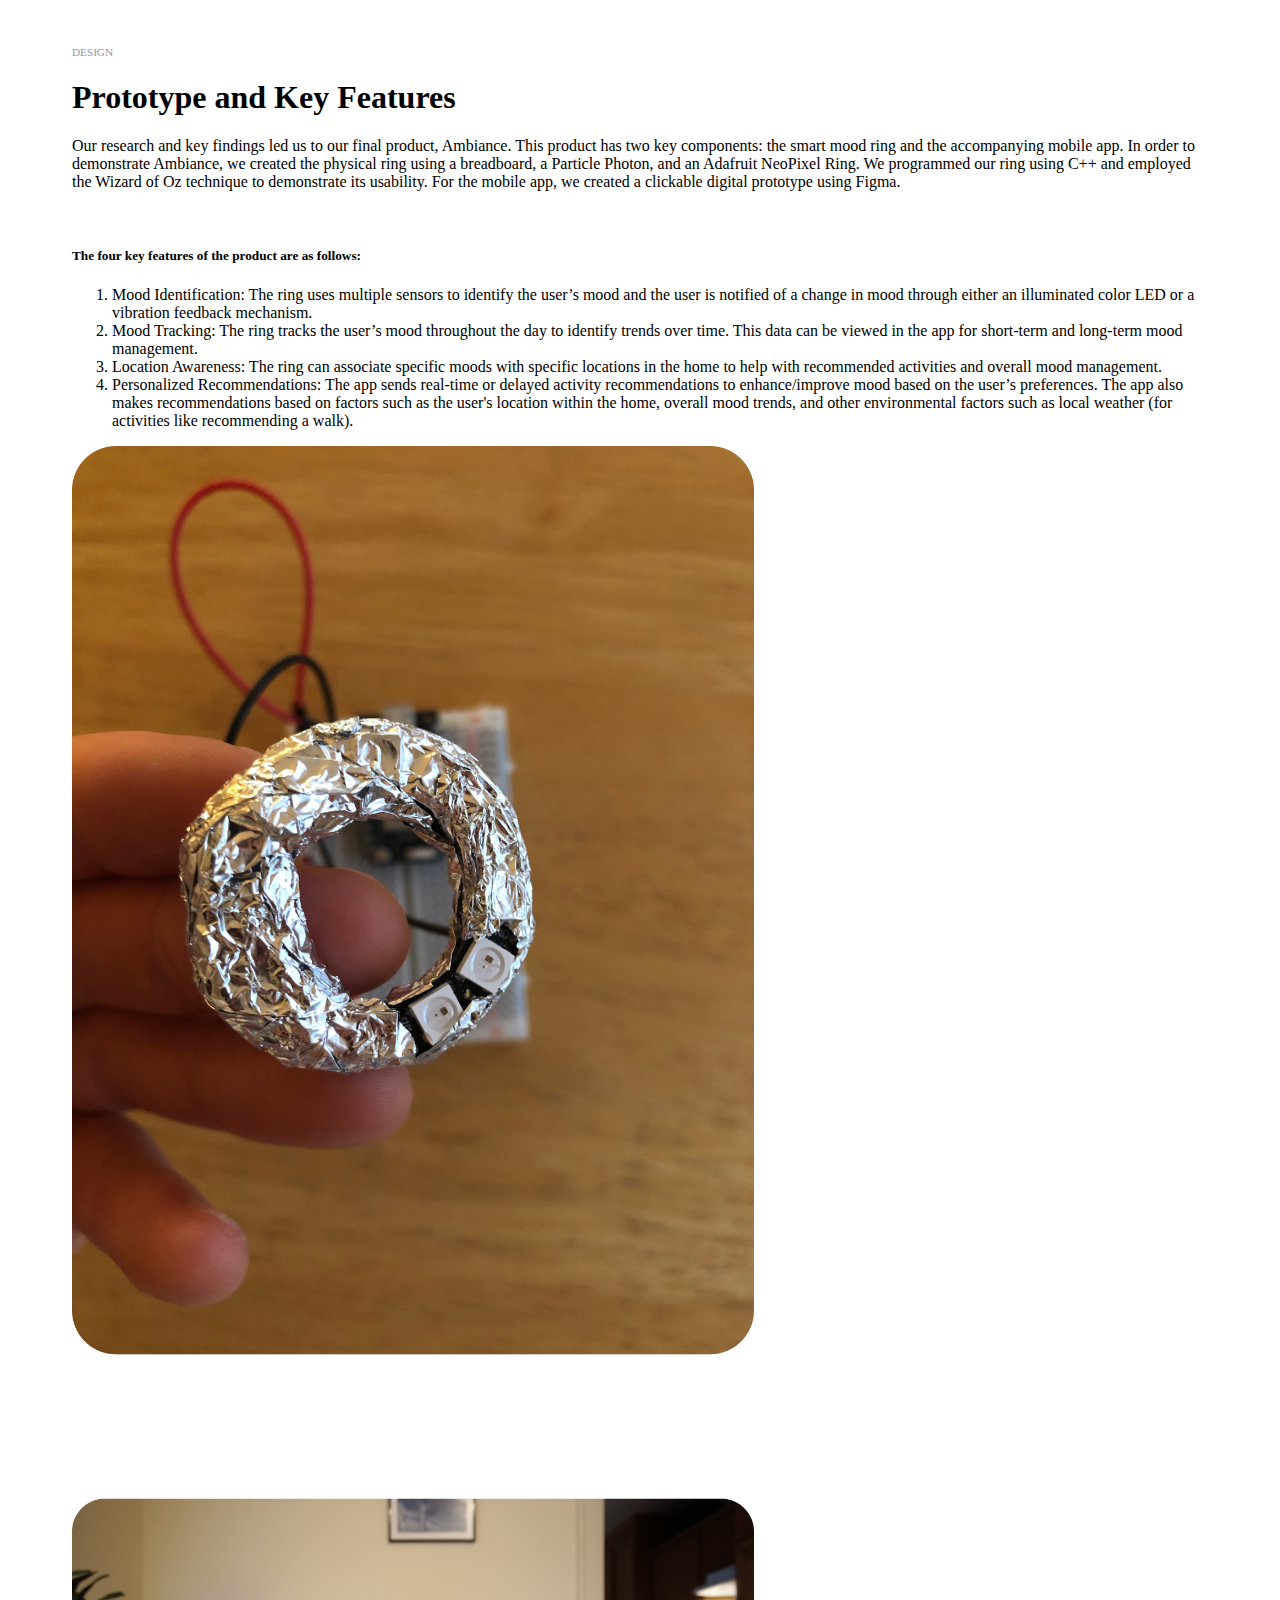
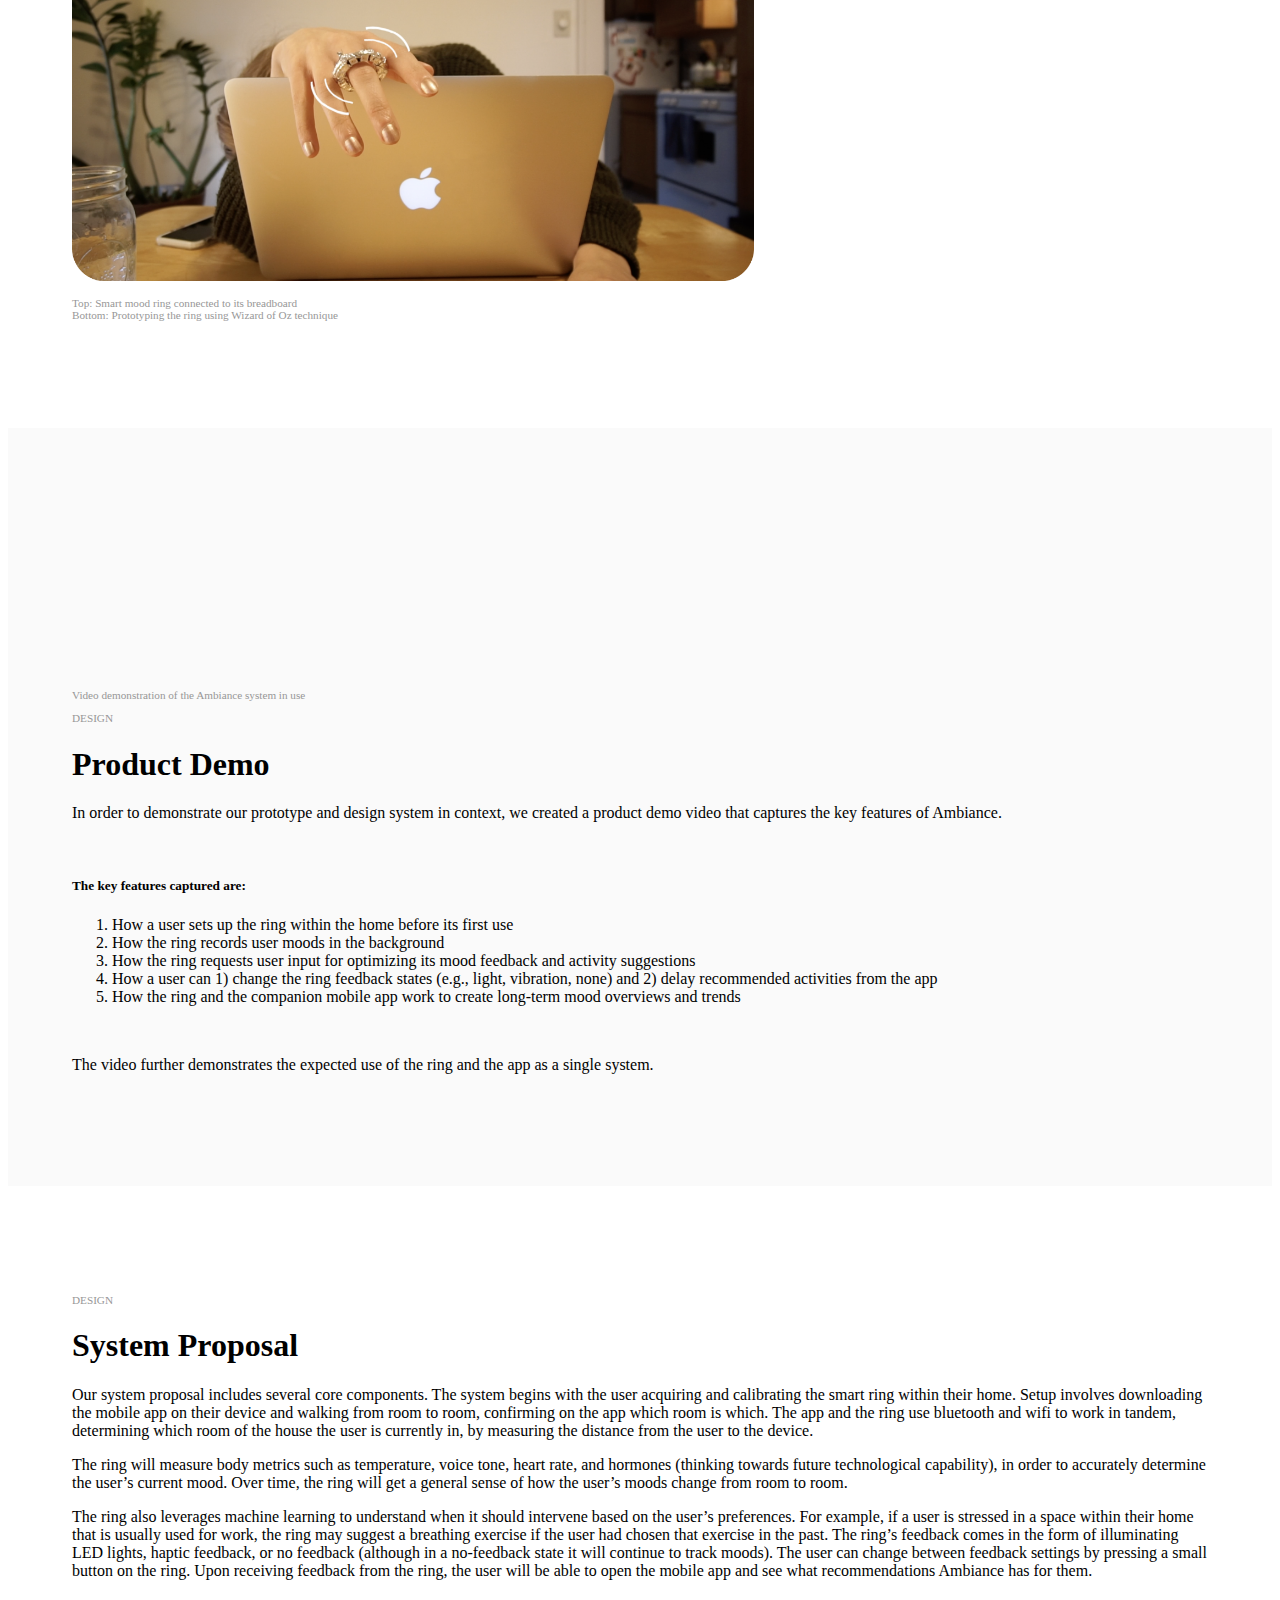
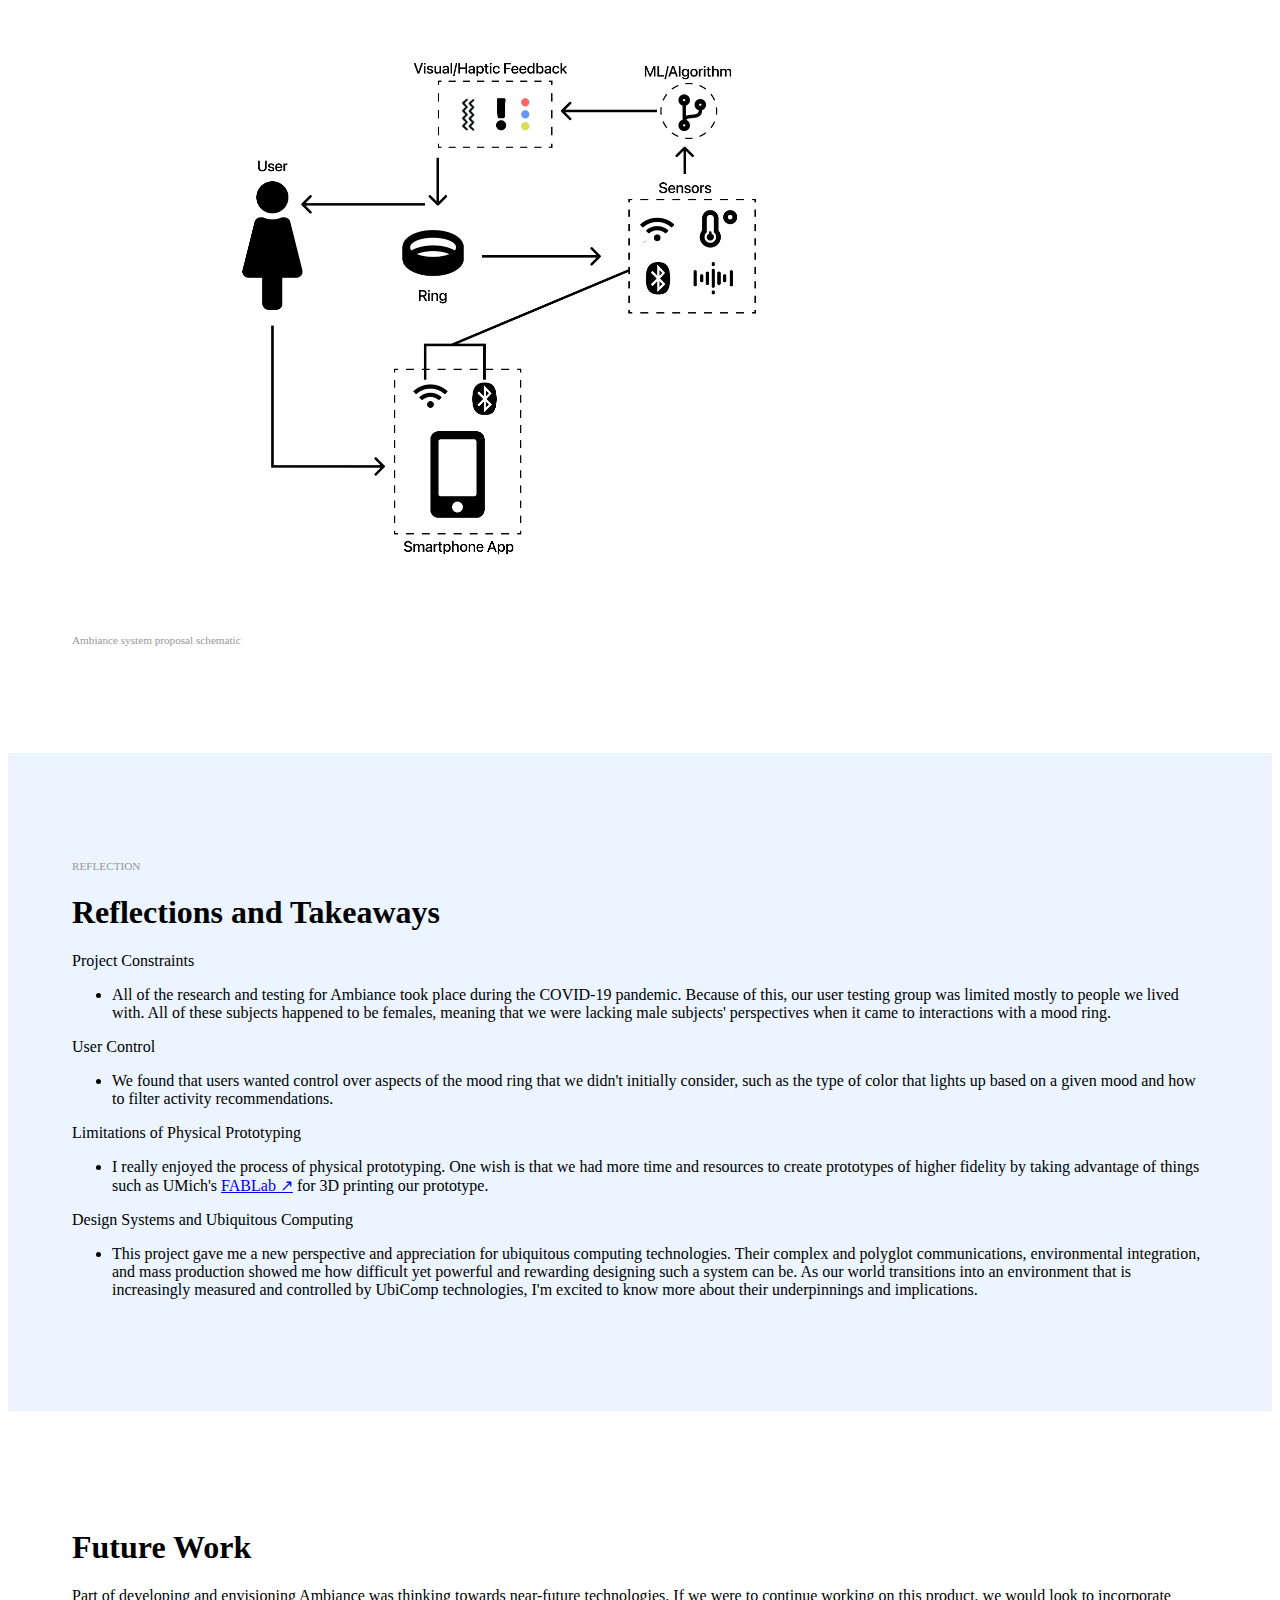
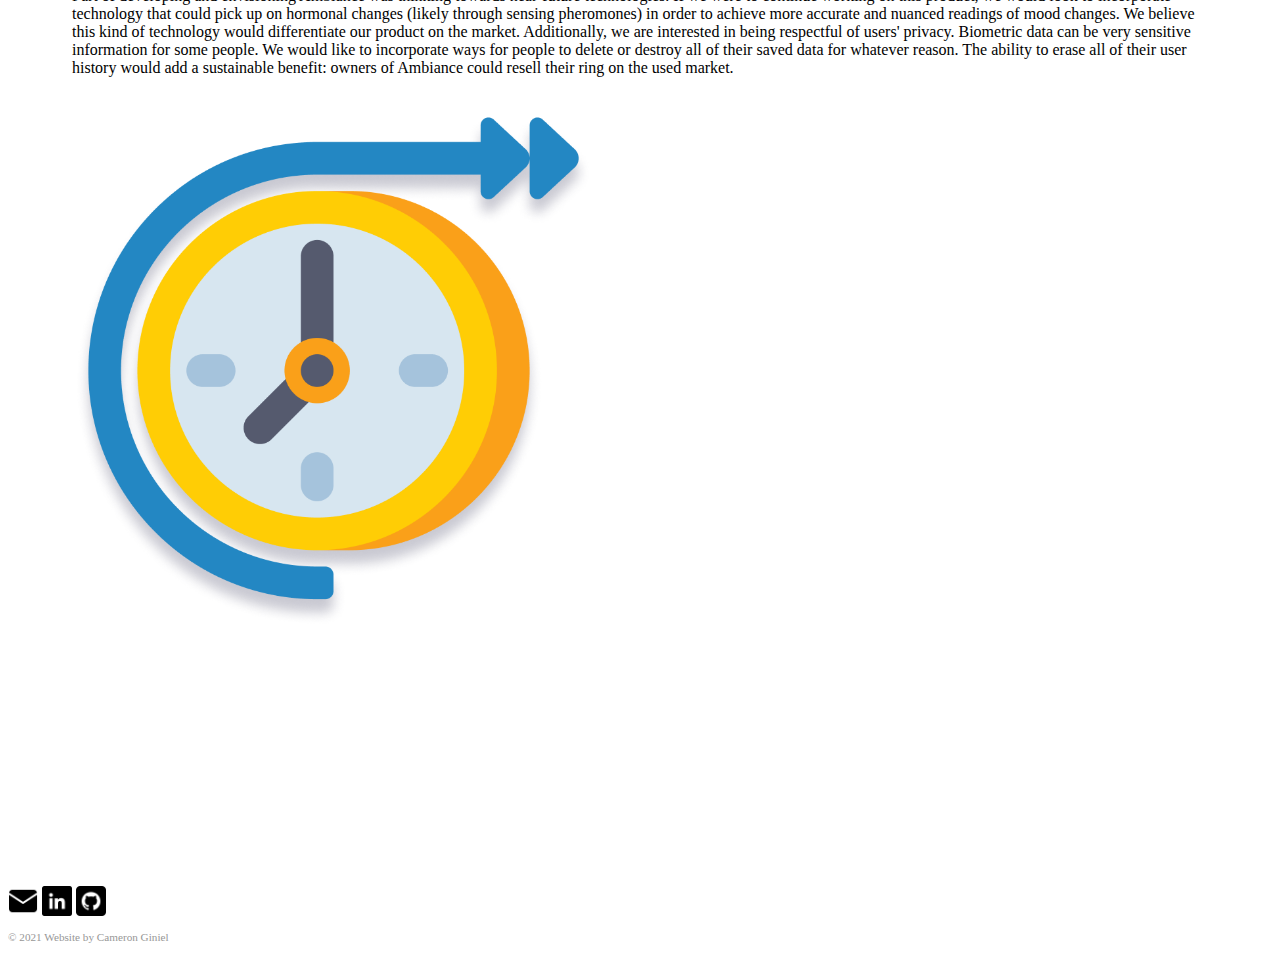
==== commit 70d382b4: "small fixes before implementing" ====
--- a/ambiance.html
+++ b/ambiance.html
@@ -317,12 +317,12 @@
 	          </ul>
 	          <p class="m-1"><span class="fw-bold">Limitations of Physical Prototyping</span></p>
 	          <ul>
-	          	<li>We really enjoyed the process of physical prototyping. We wish that we had more time and resources to create prototypes of higher fidelity by taking advantage of things such as UMich's <a href="https://taubmancollege.umich.edu/labs-workshops/digital-fabrication-lab/3d-printers" class="text-reset" target="
-	          _blank">FABLab &#x2197;</a> for 3D printing.</li>
+	          	<li>I really enjoyed the process of physical prototyping. One wish is that we had more time and resources to create prototypes of higher fidelity by taking advantage of things such as UMich's <a href="https://taubmancollege.umich.edu/labs-workshops/digital-fabrication-lab/3d-printers" class="text-reset" target="
+	          _blank">FABLab &#x2197;</a> for 3D printing our prototype.</li>
 	          </ul>
 	          <p class="m-1"><span class="fw-bold">Design Systems and Ubiquitous Computing</span></p>
 	          <ul>
-	          	<li>This project gave me a new perspective and appreciation for ubiquitous computing technologies. Their complex polyglot communications, environmental integration, and mass production showed me how difficult yet powerful and rewarding designing such a system can be. As our world transitions into an environment that is increasingly measured and controlled by UbiComp technologies, I'm excited to know more about their underpinnings and implications.</li>
+	          	<li>This project gave me a new perspective and appreciation for ubiquitous computing technologies. Their complex and polyglot communications, environmental integration, and mass production showed me how difficult yet powerful and rewarding designing such a system can be. As our world transitions into an environment that is increasingly measured and controlled by UbiComp technologies, I'm excited to know more about their underpinnings and implications.</li>
 	          </ul>
 	        </div>
 	      </div>
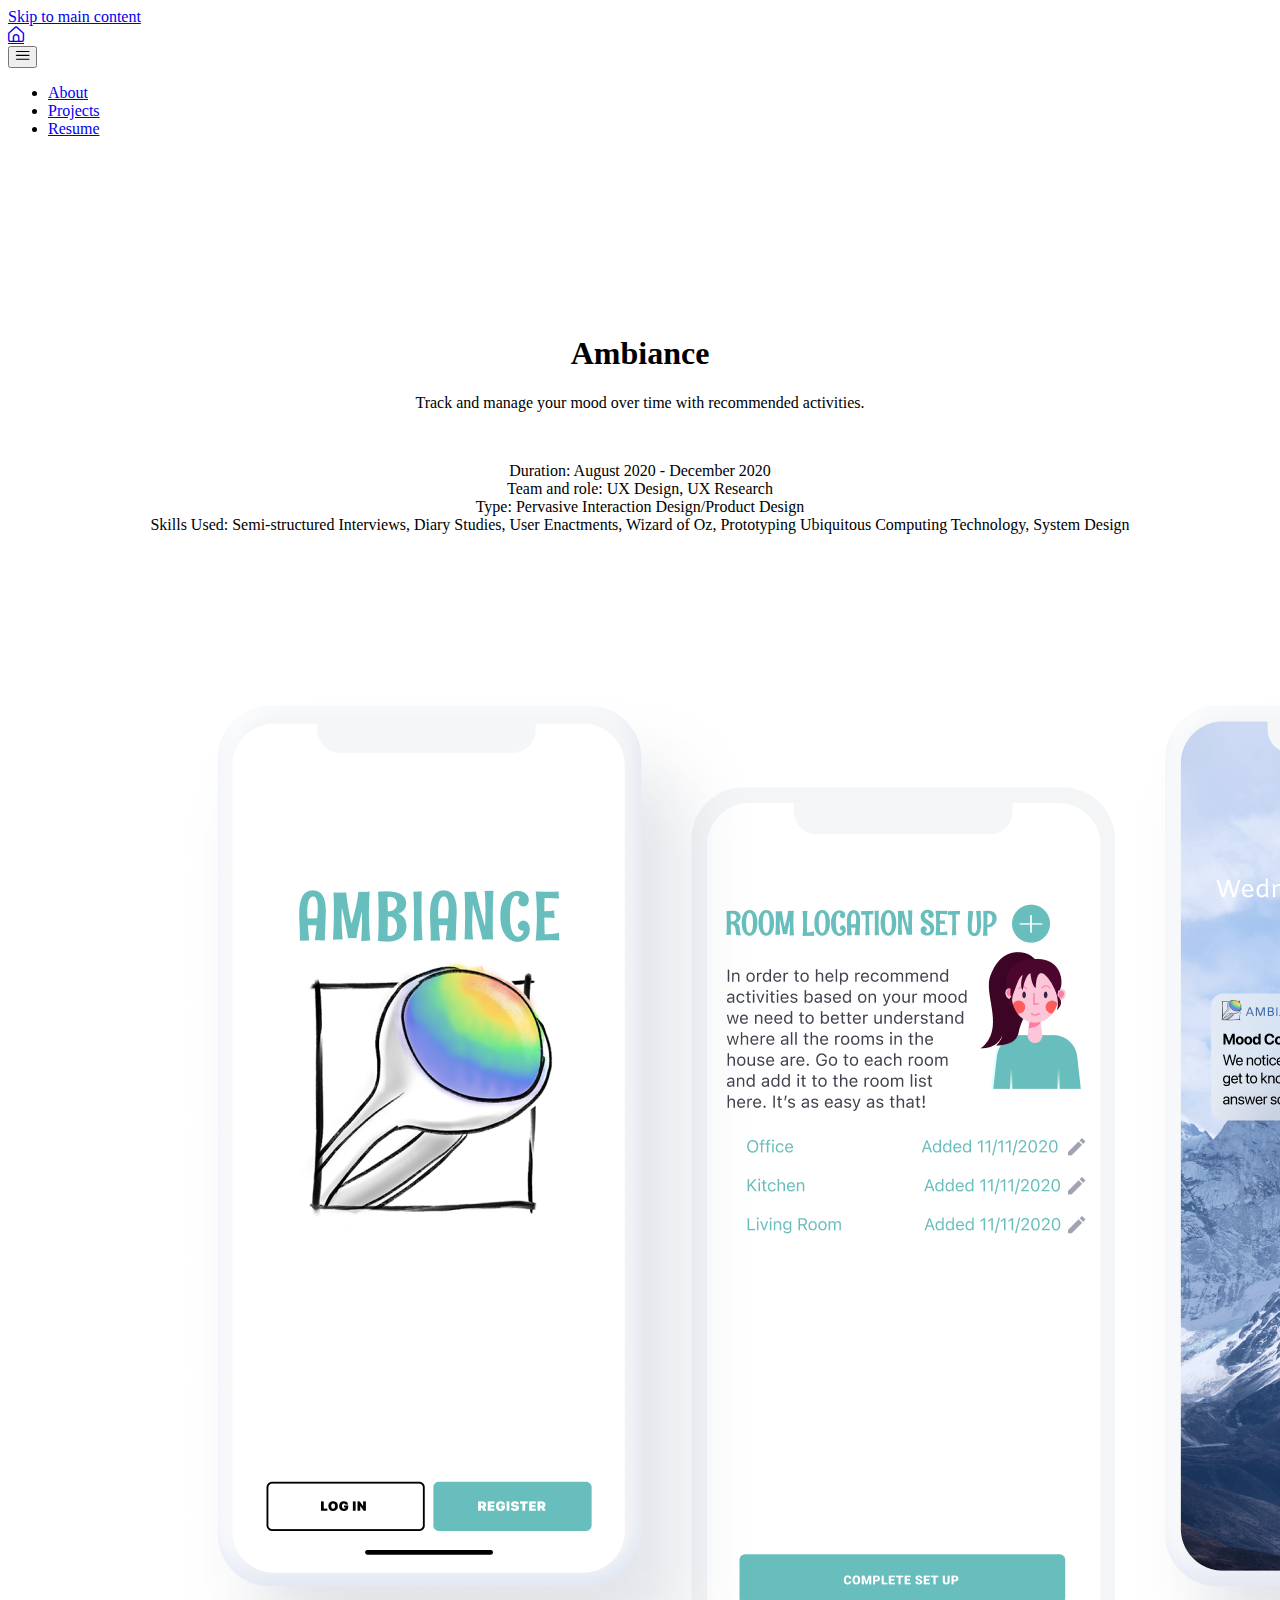
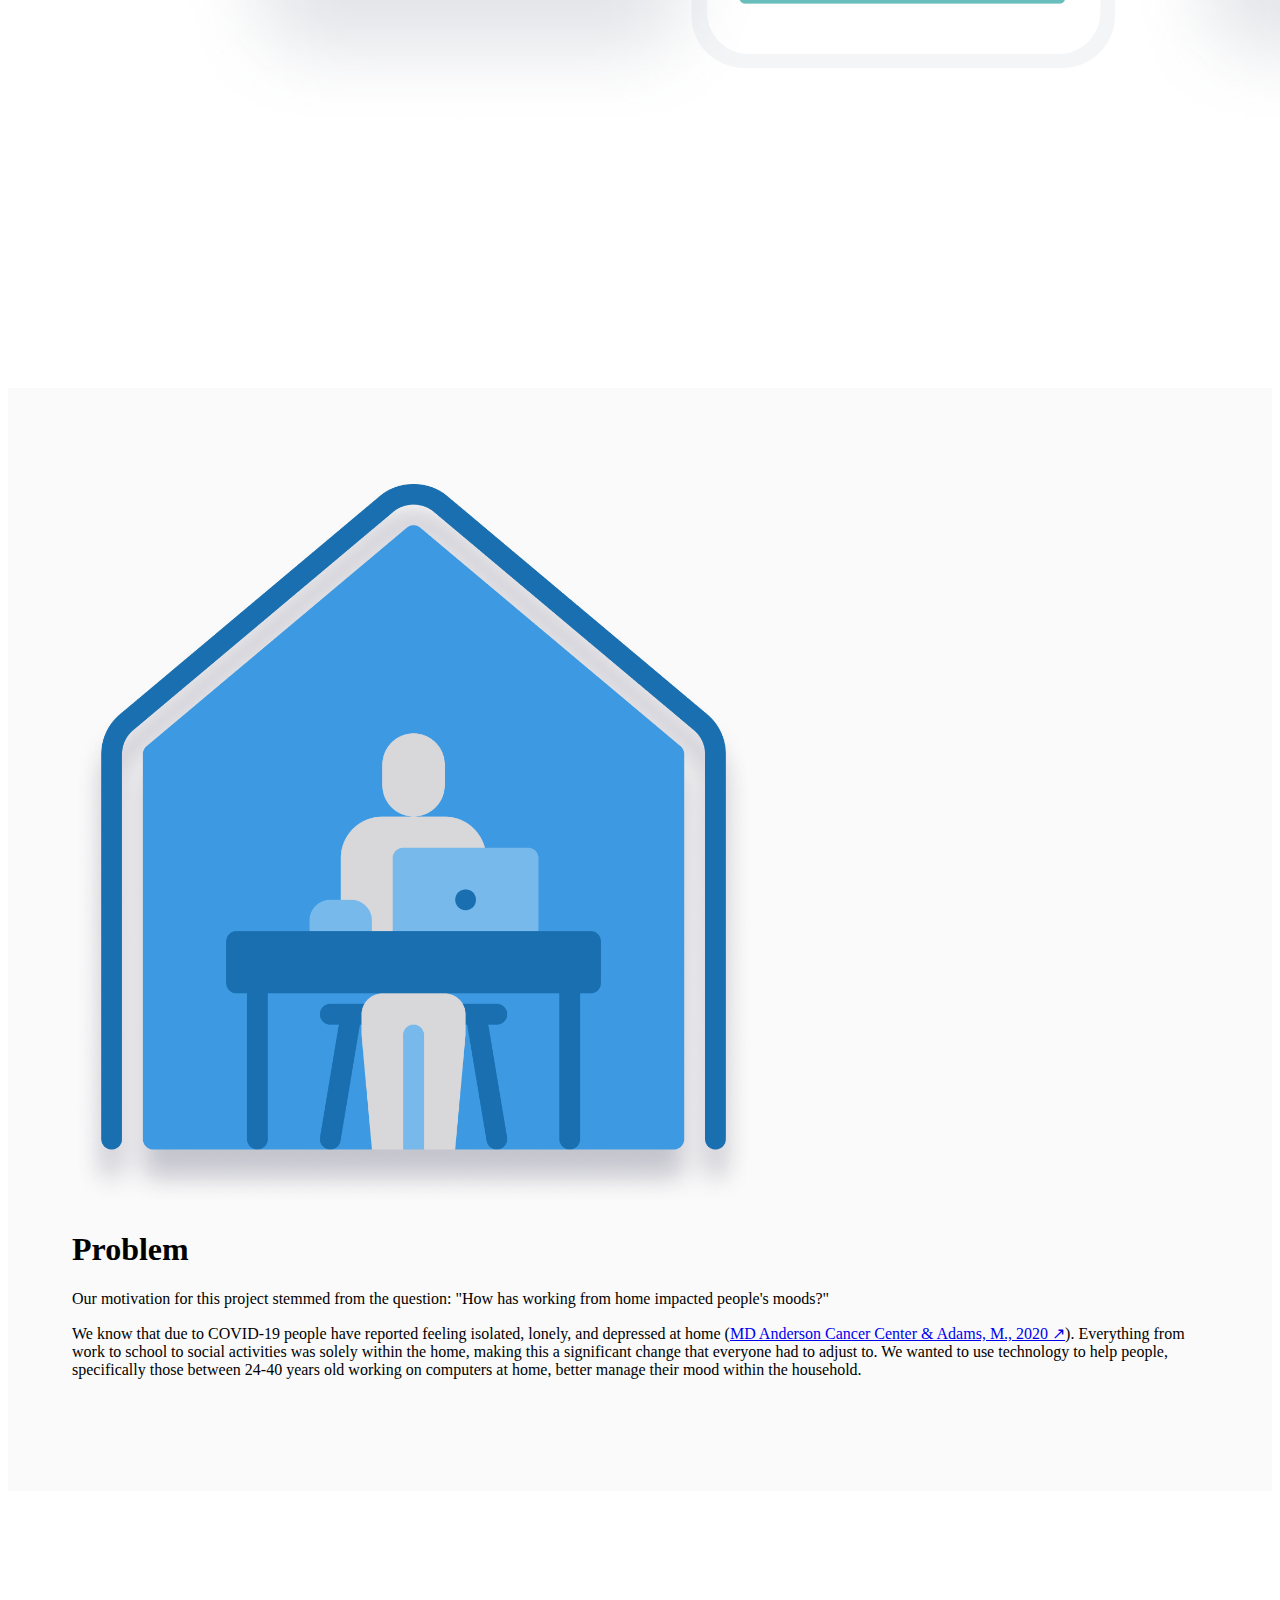
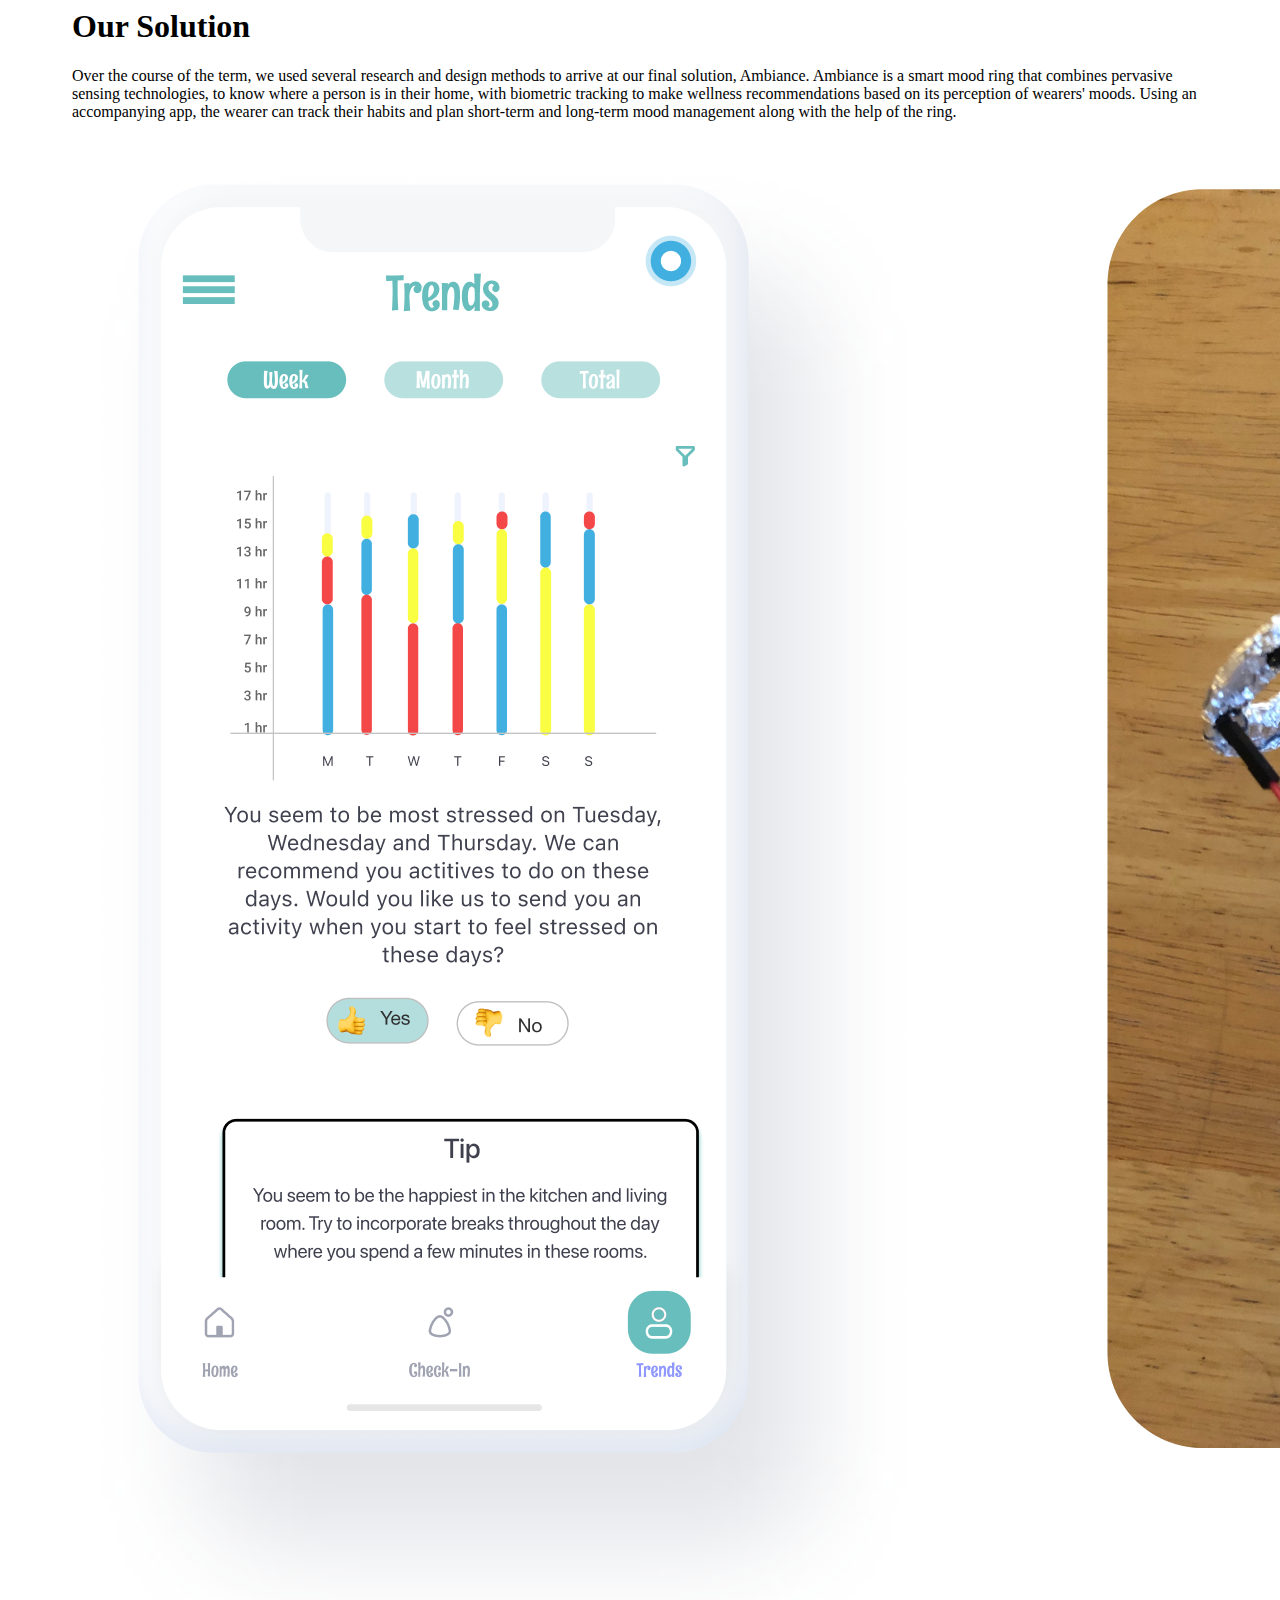
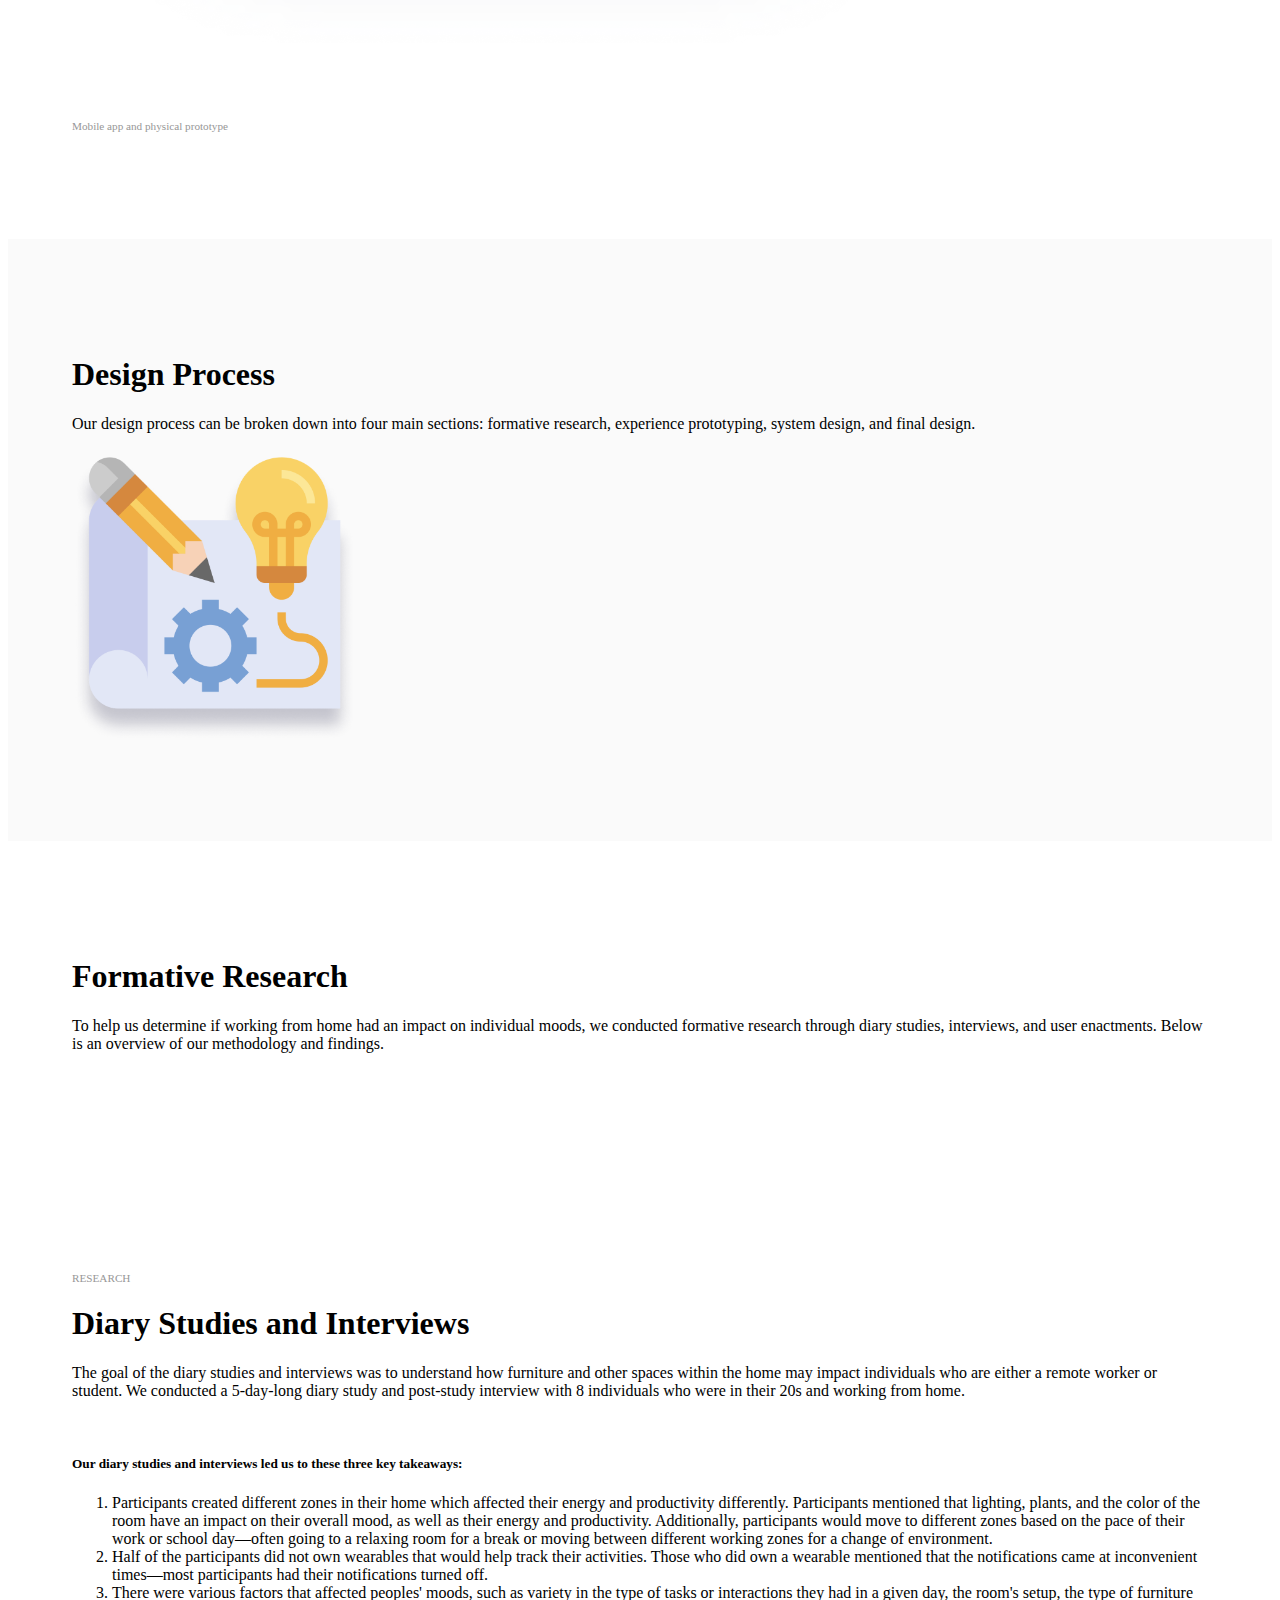
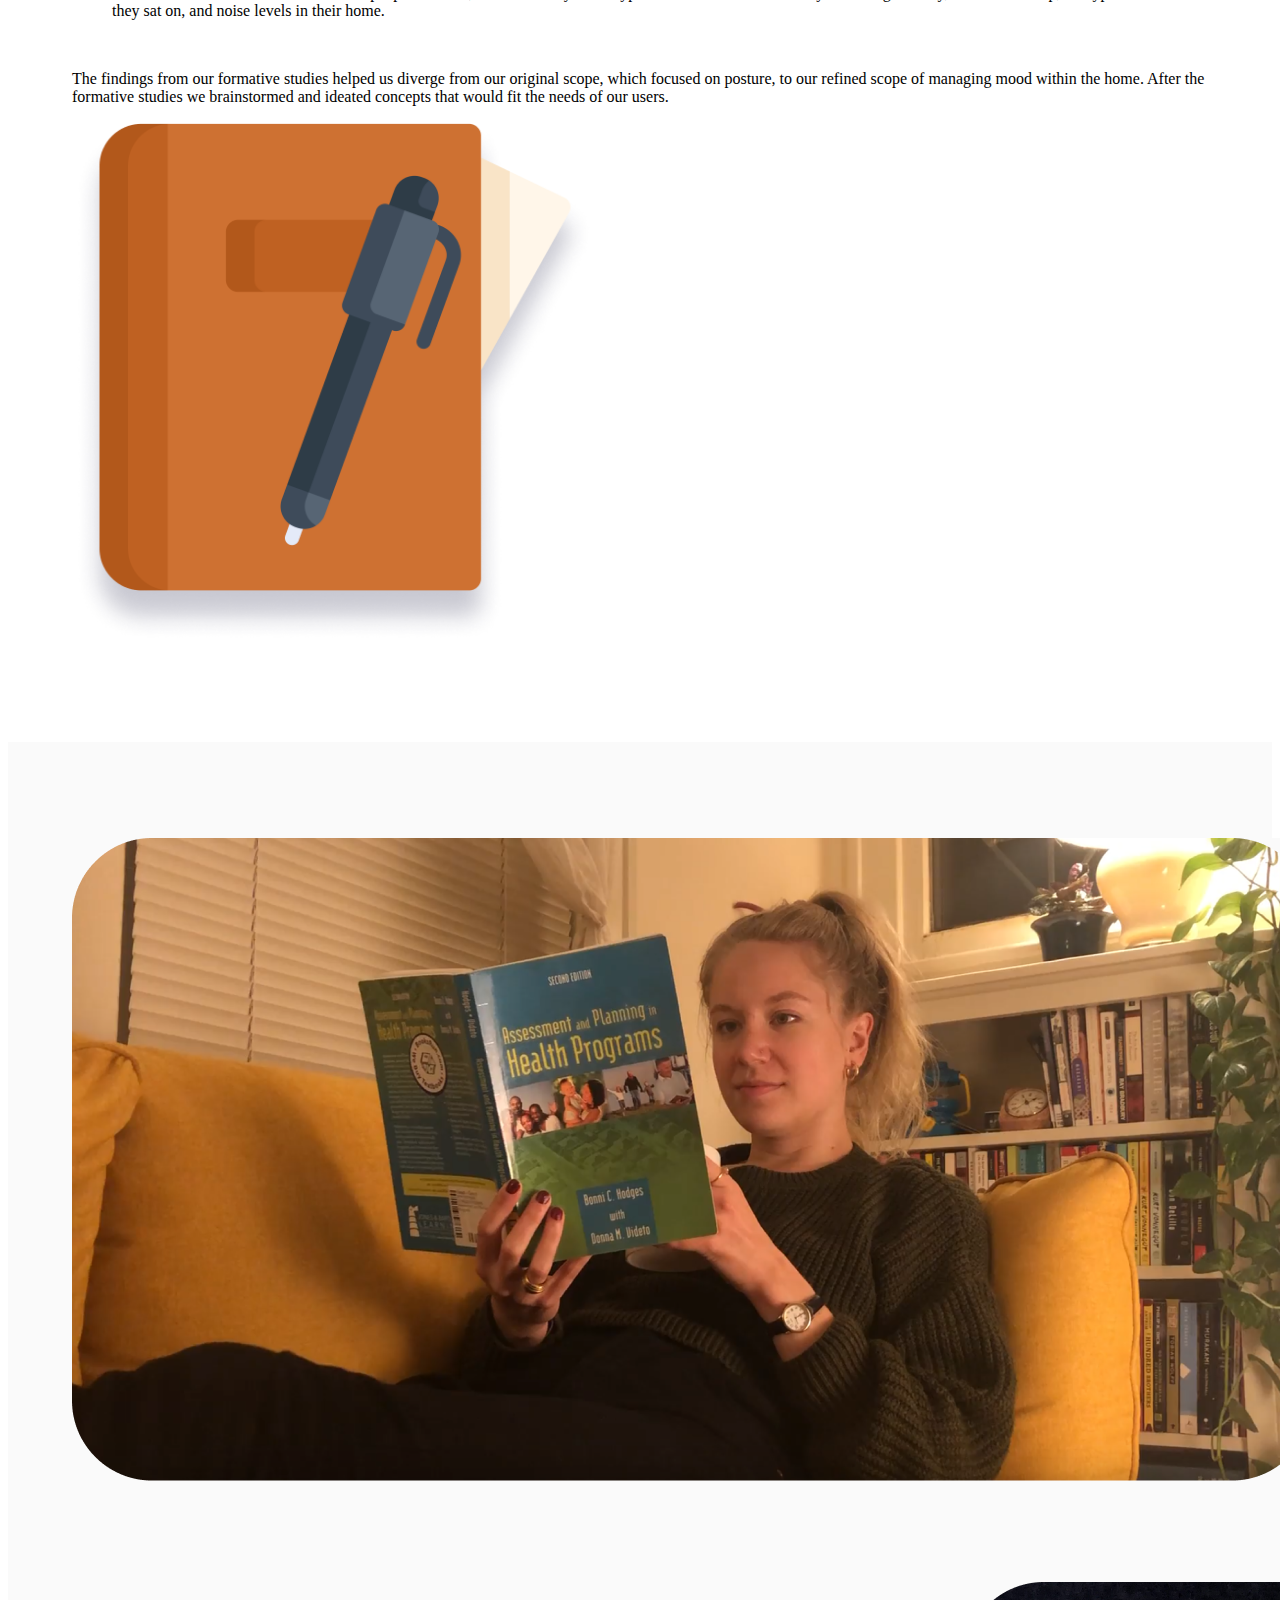
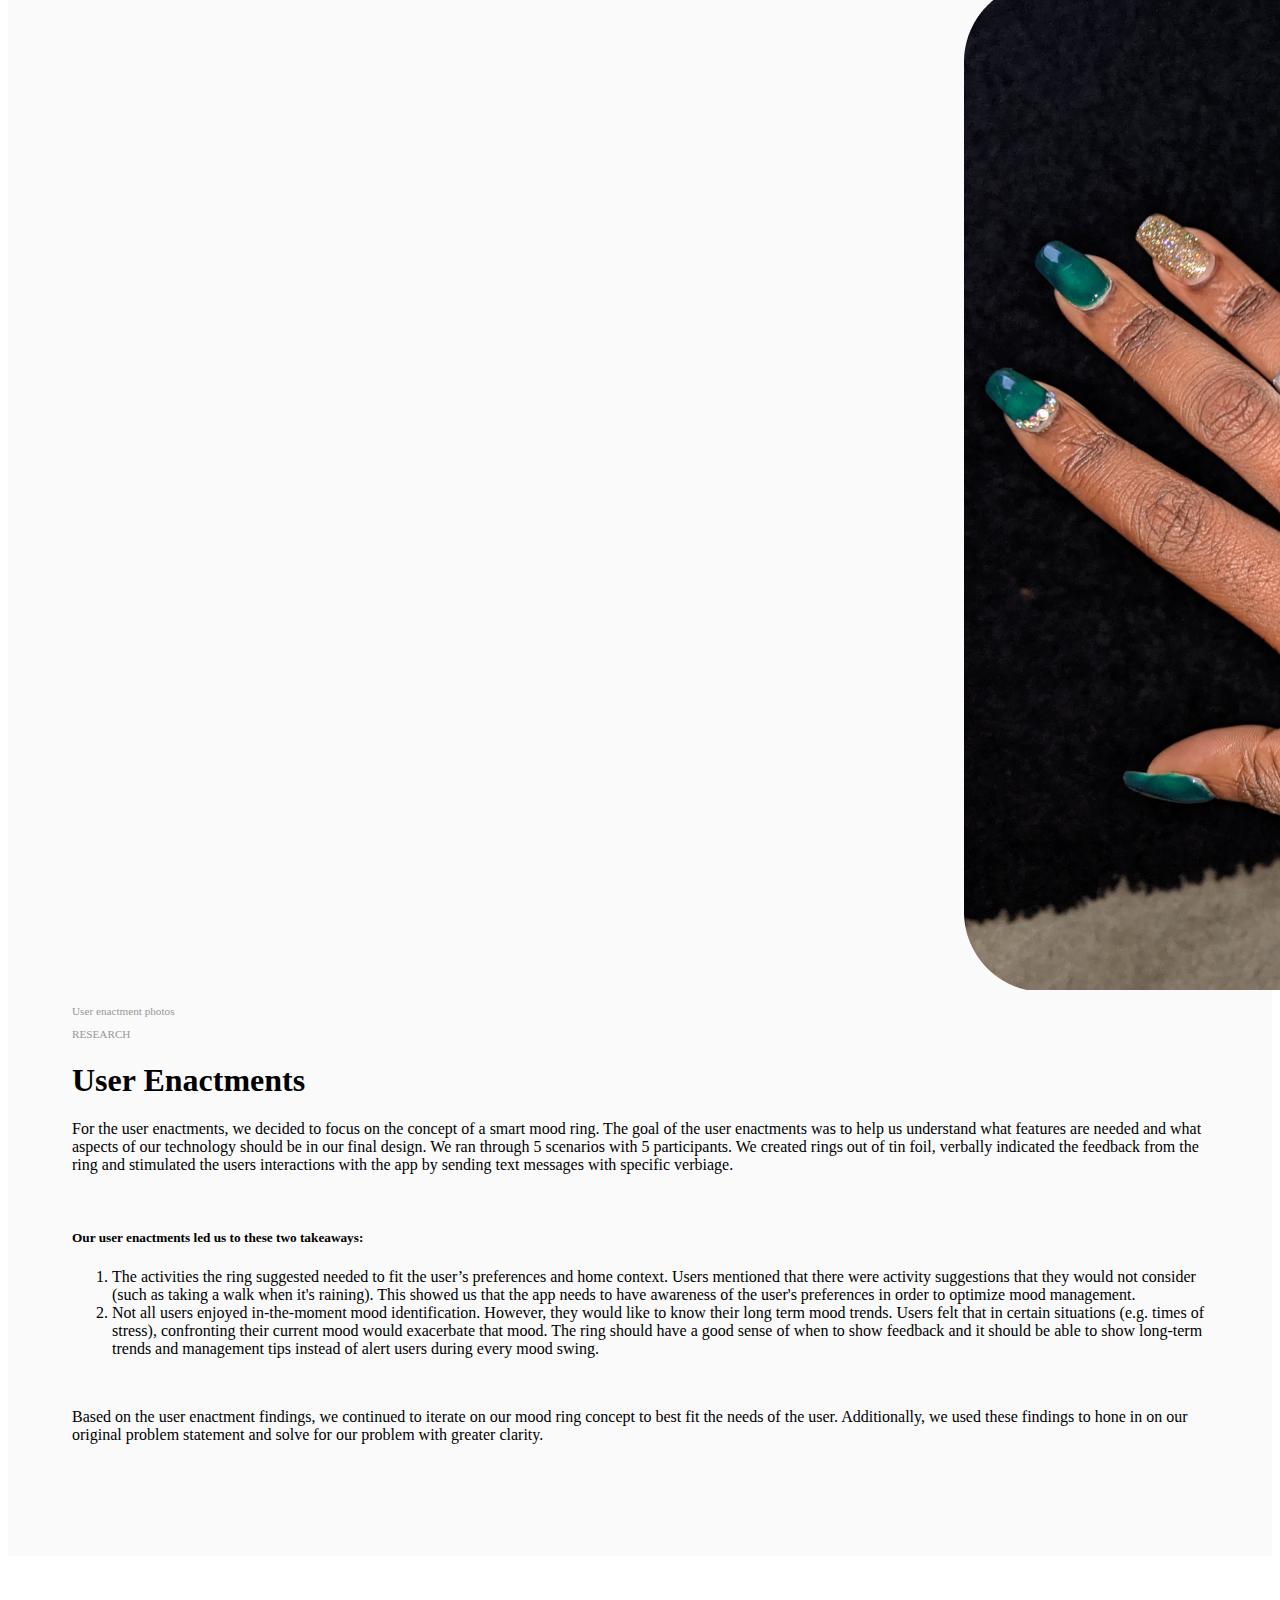
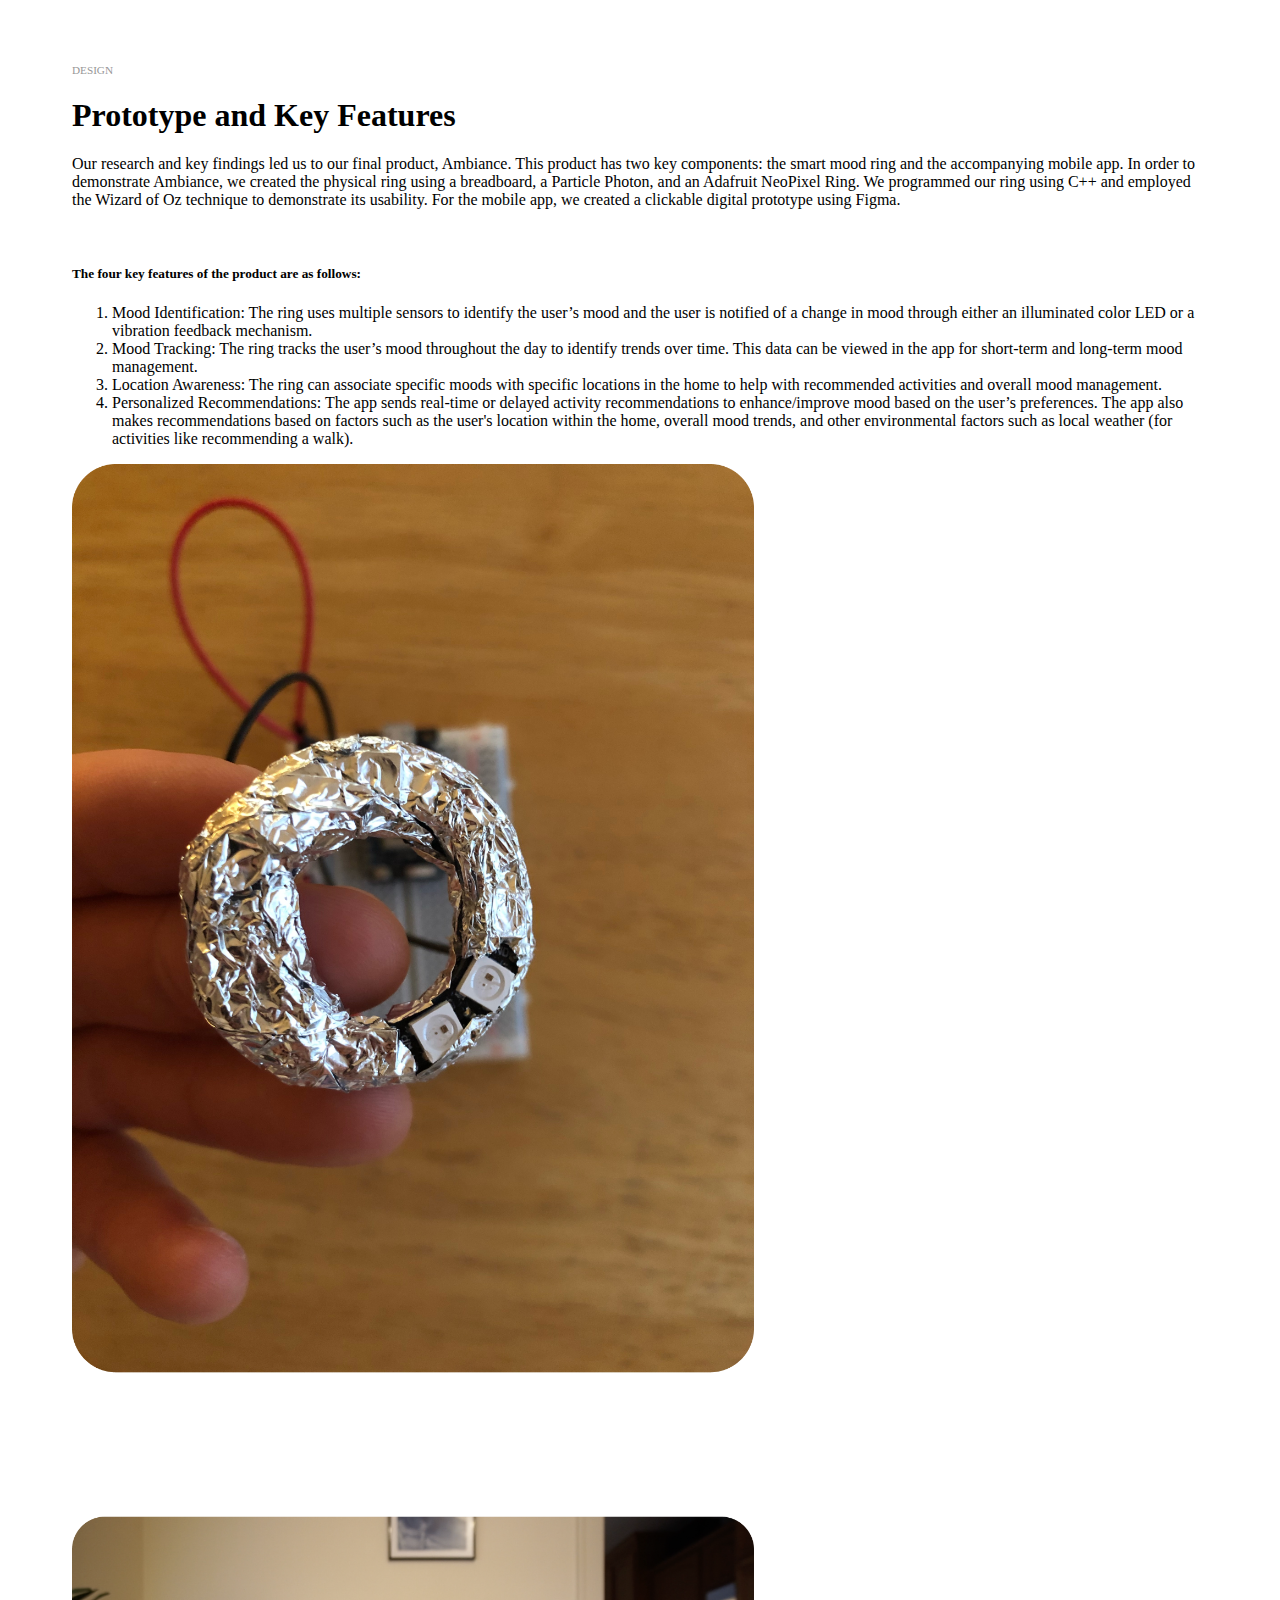
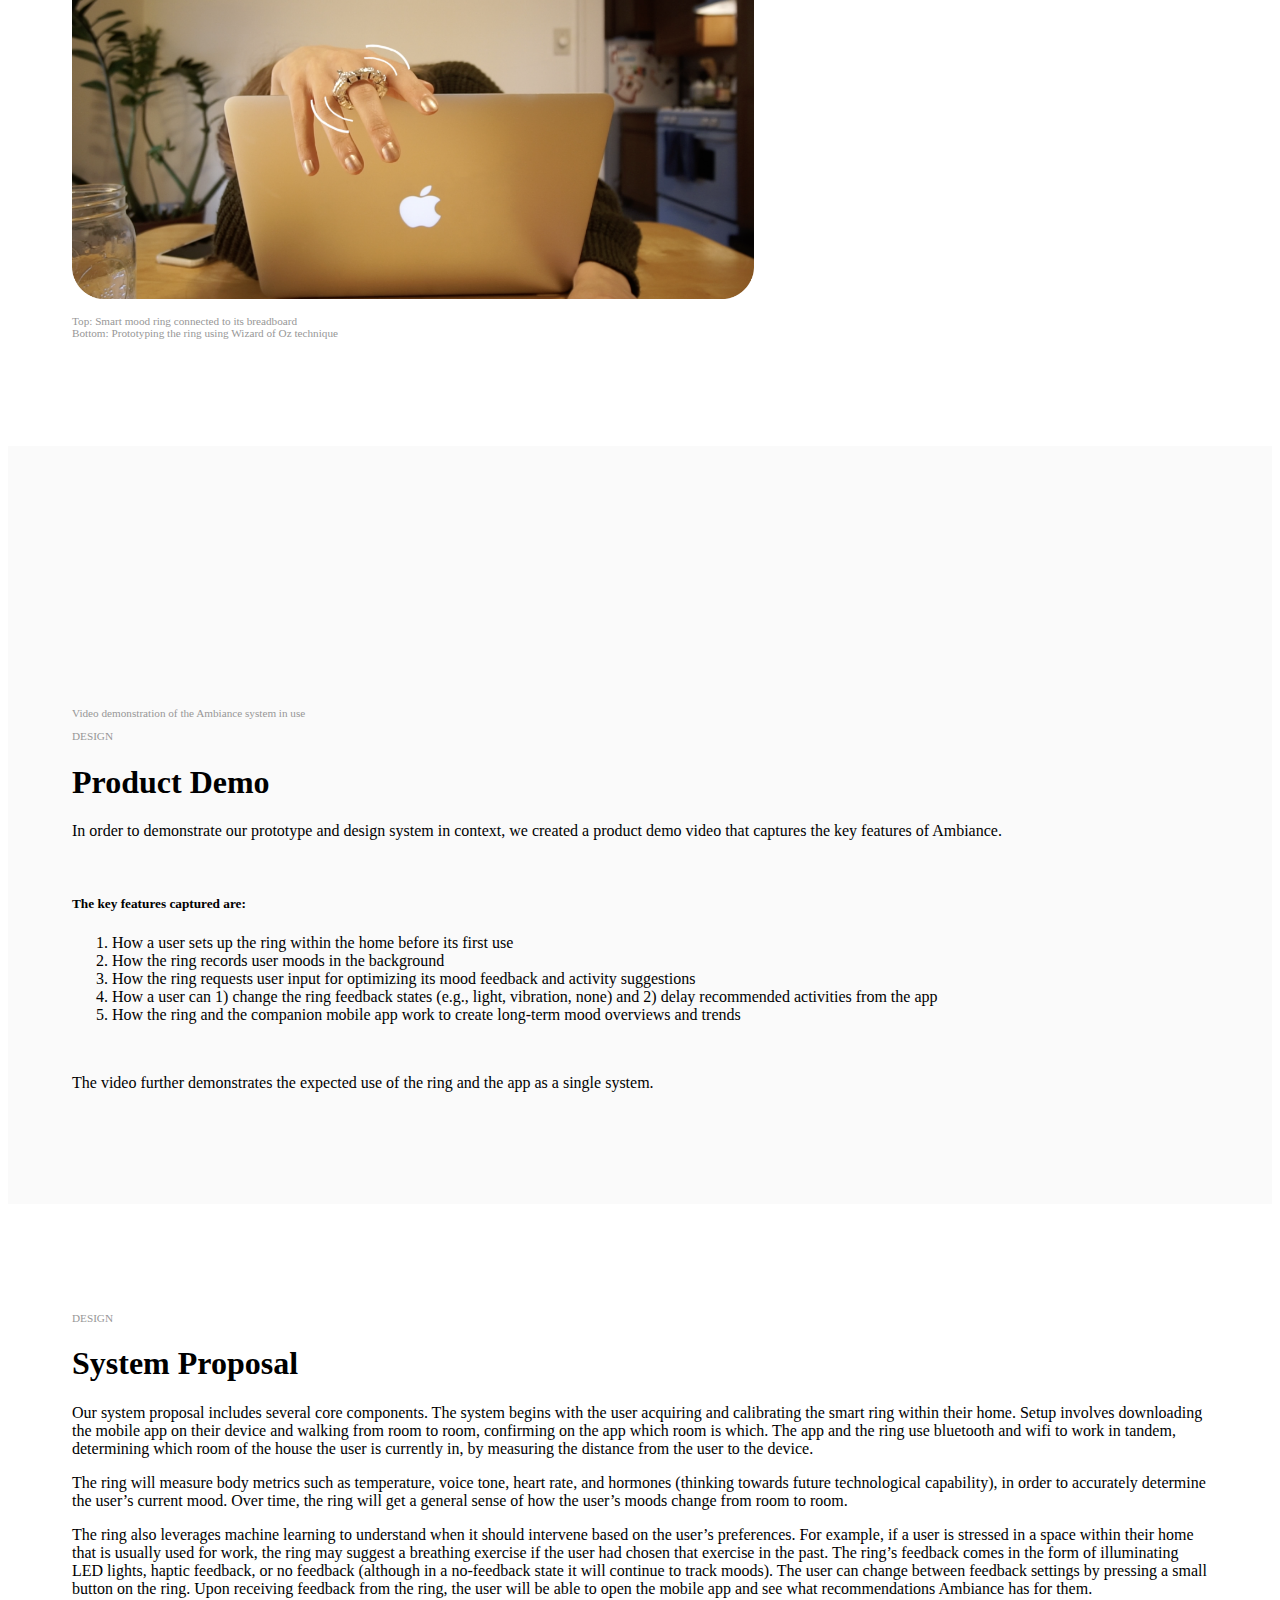
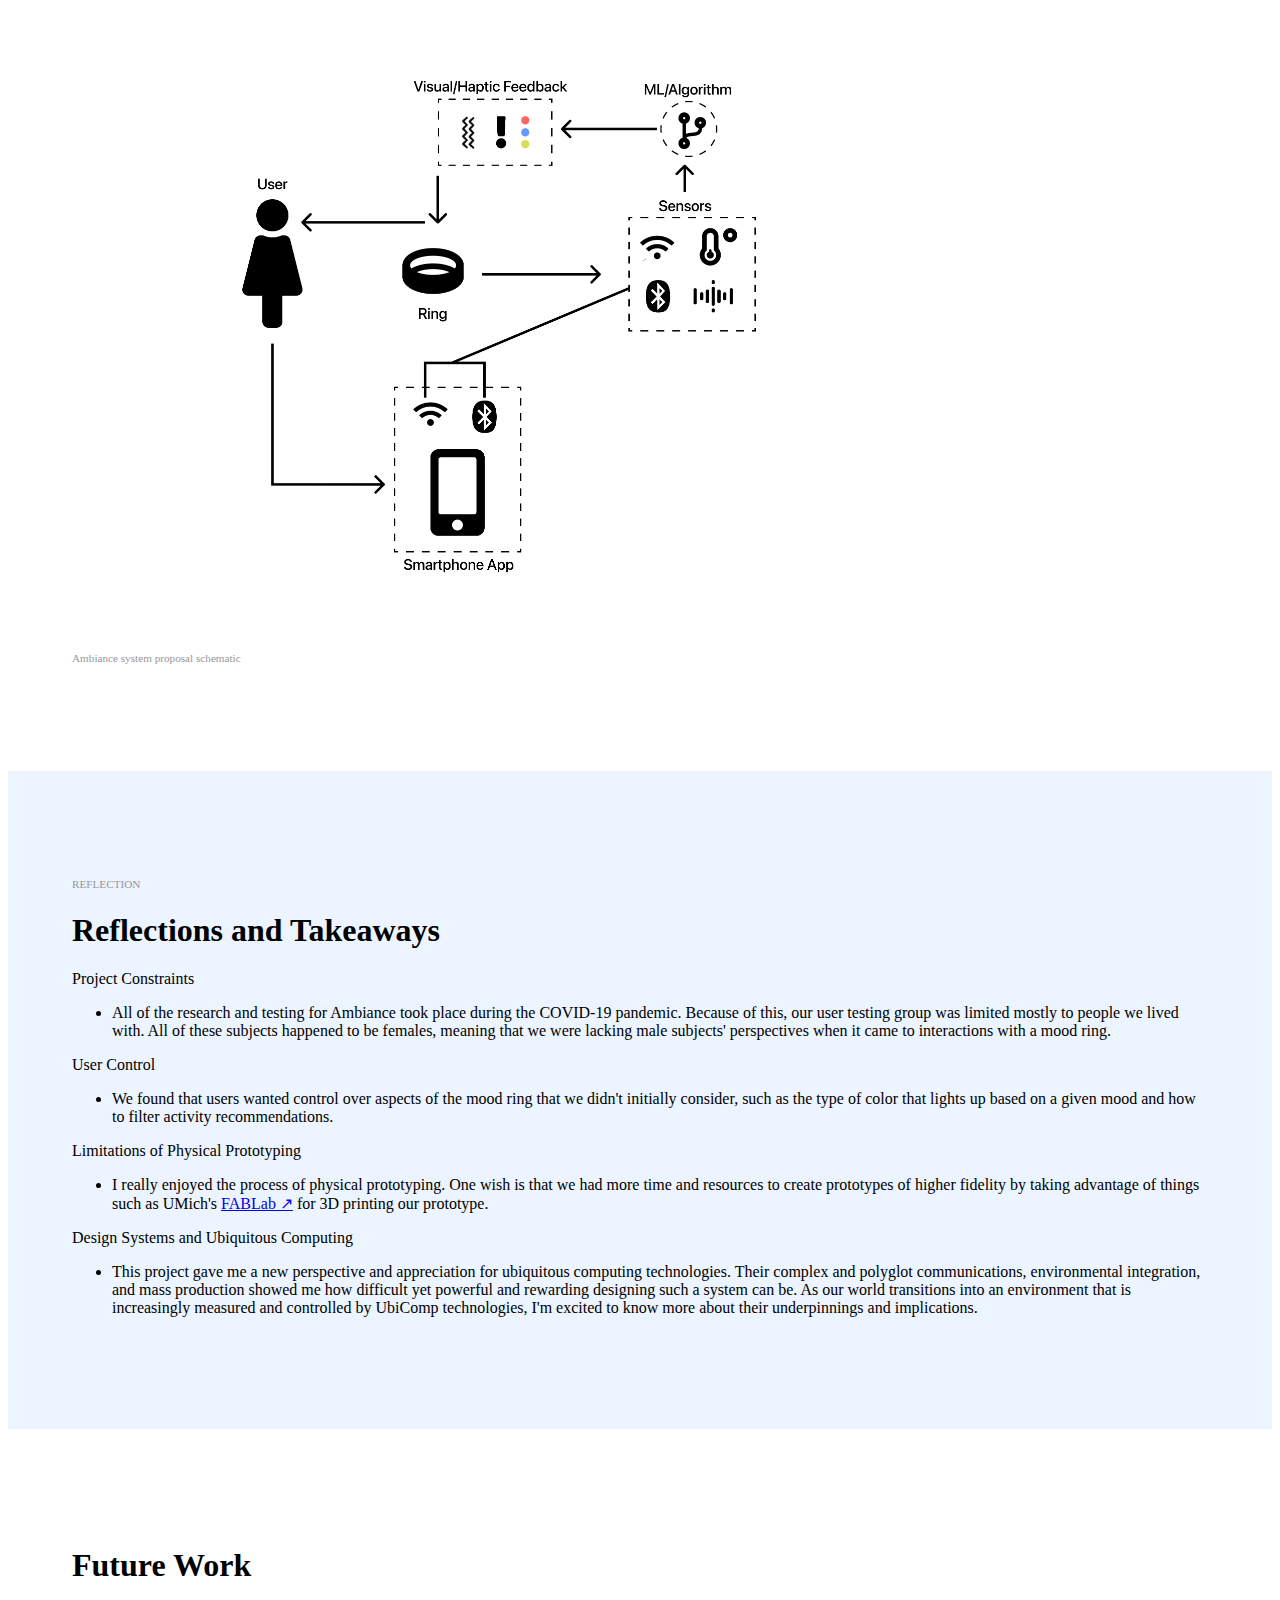
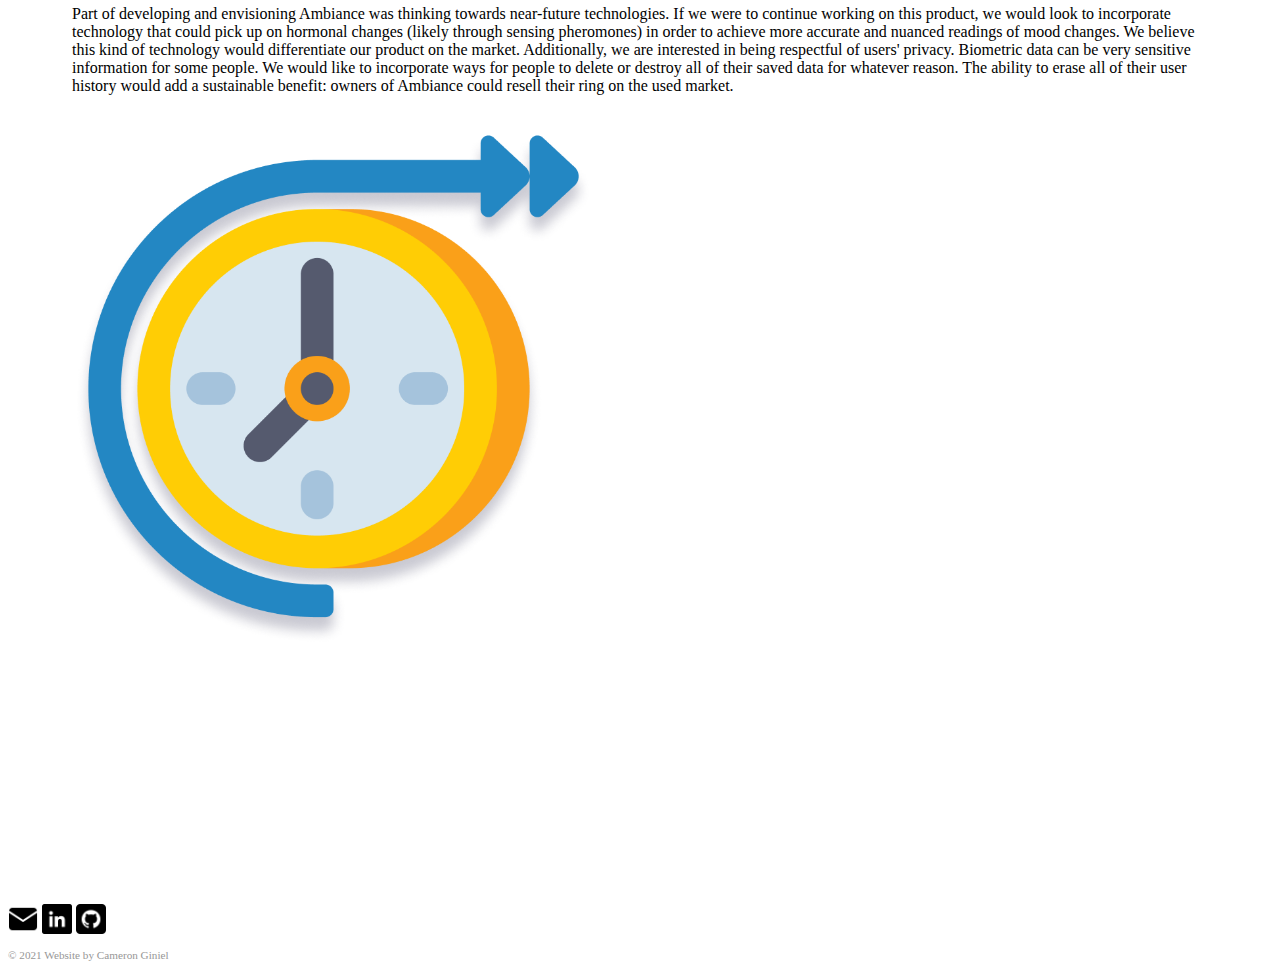
==== commit 6c3cf15f: "add about section and img" ====
--- a/ambiance.html
+++ b/ambiance.html
@@ -36,9 +36,9 @@
 			  </button>
 			  <div class="collapse navbar-collapse justify-content-end" id="navbarNav">
 			    <ul class="navbar-nav">
-			      <!-- <li class="nav-item me-4">
+			      <li class="nav-item me-4">
 			        <a id="hover-to-underline-nav" class="nav-link" href="about.html">About</a>
-			      </li> -->
+			      </li>
 			      <li class="nav-item me-4">
 			        <a id="hover-to-underline-nav" class="nav-link" href="index.html#projects">Projects</a>
 			      </li>
@@ -195,7 +195,7 @@
 	        <div class="col-12 col-sm-10 col-lg-5 d-flex flex-column me-3">
 	          <img 
 						  src="images/ambiance_user_enactment_photos_grey.png" 
-						  alt="two images: one is a woman reading a book and the other is hand with an aluminum foil ring" 
+						  alt="two images: one is a woman reading a book and the other is a hand with an aluminum foil ring" 
 						  class="img-fluid">
 						<p class="text-center card-tag mt-3">User enactment photos</p>
 	        </div>
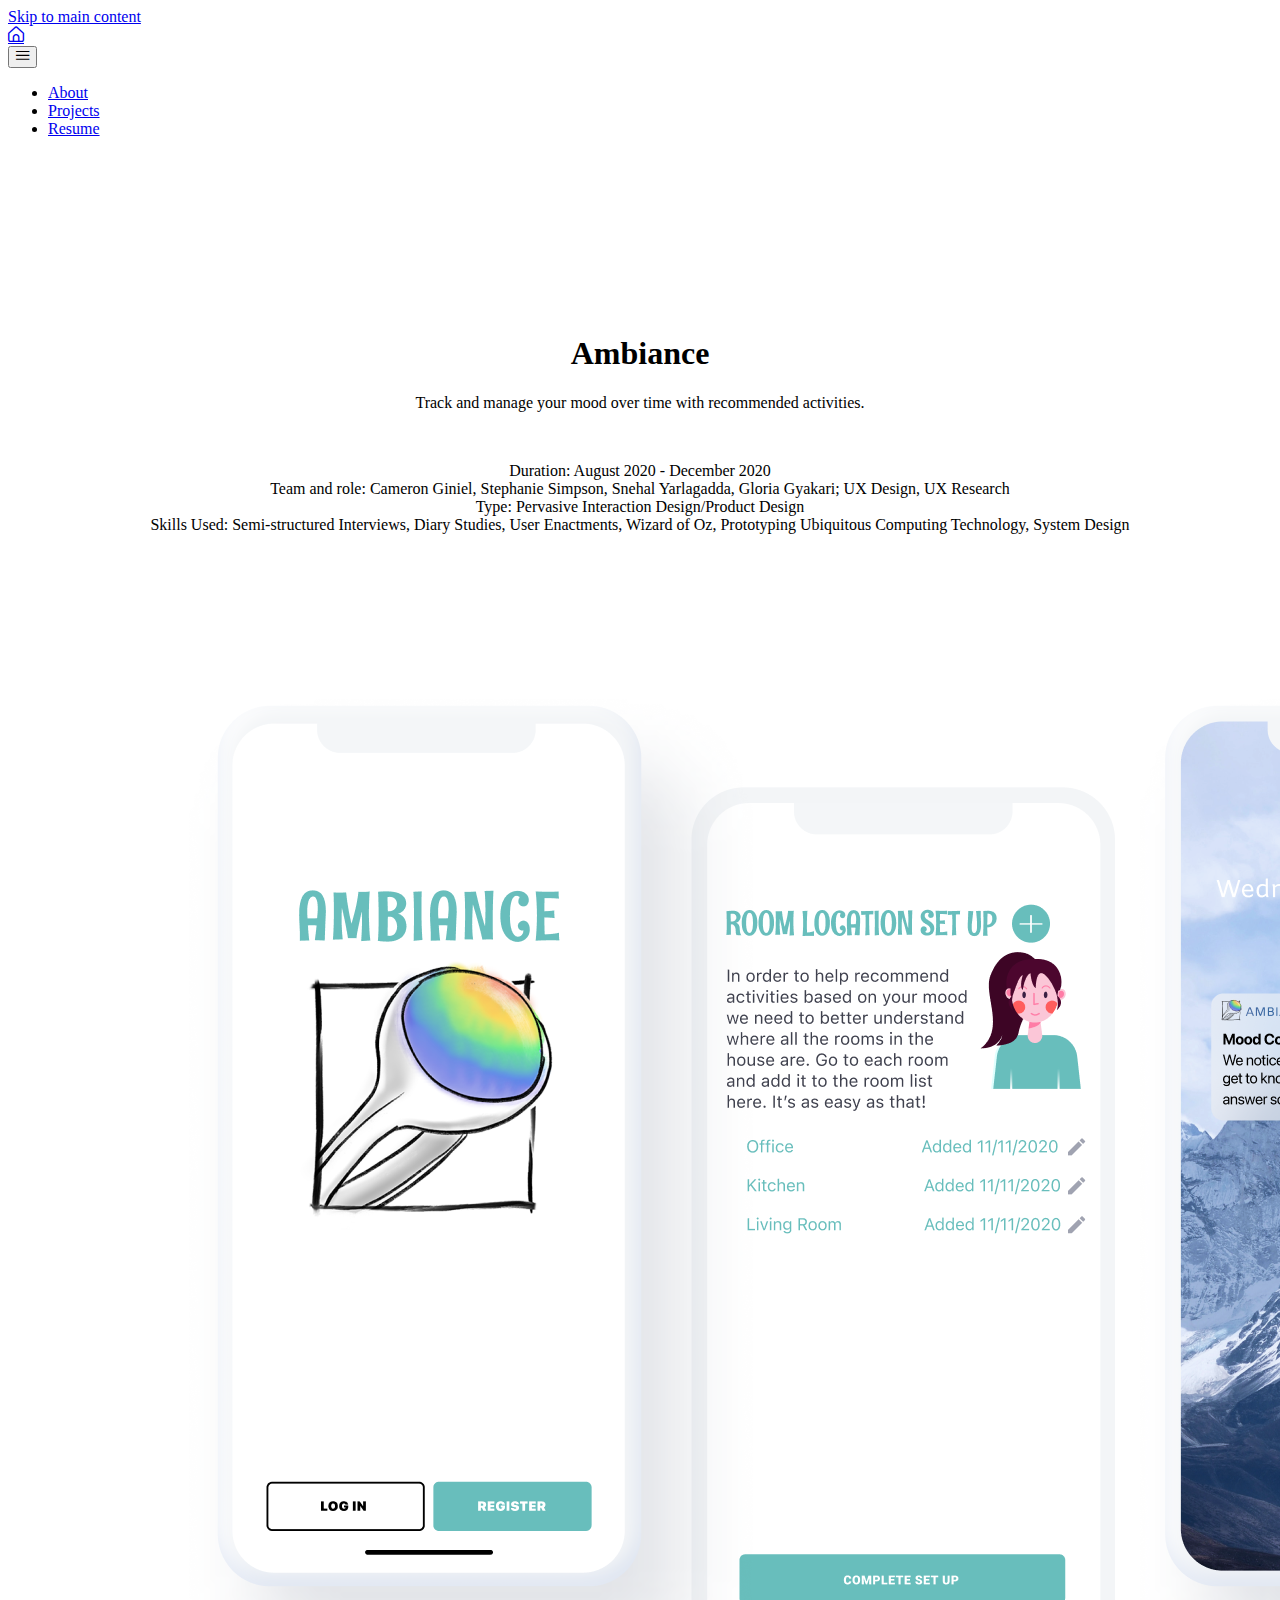
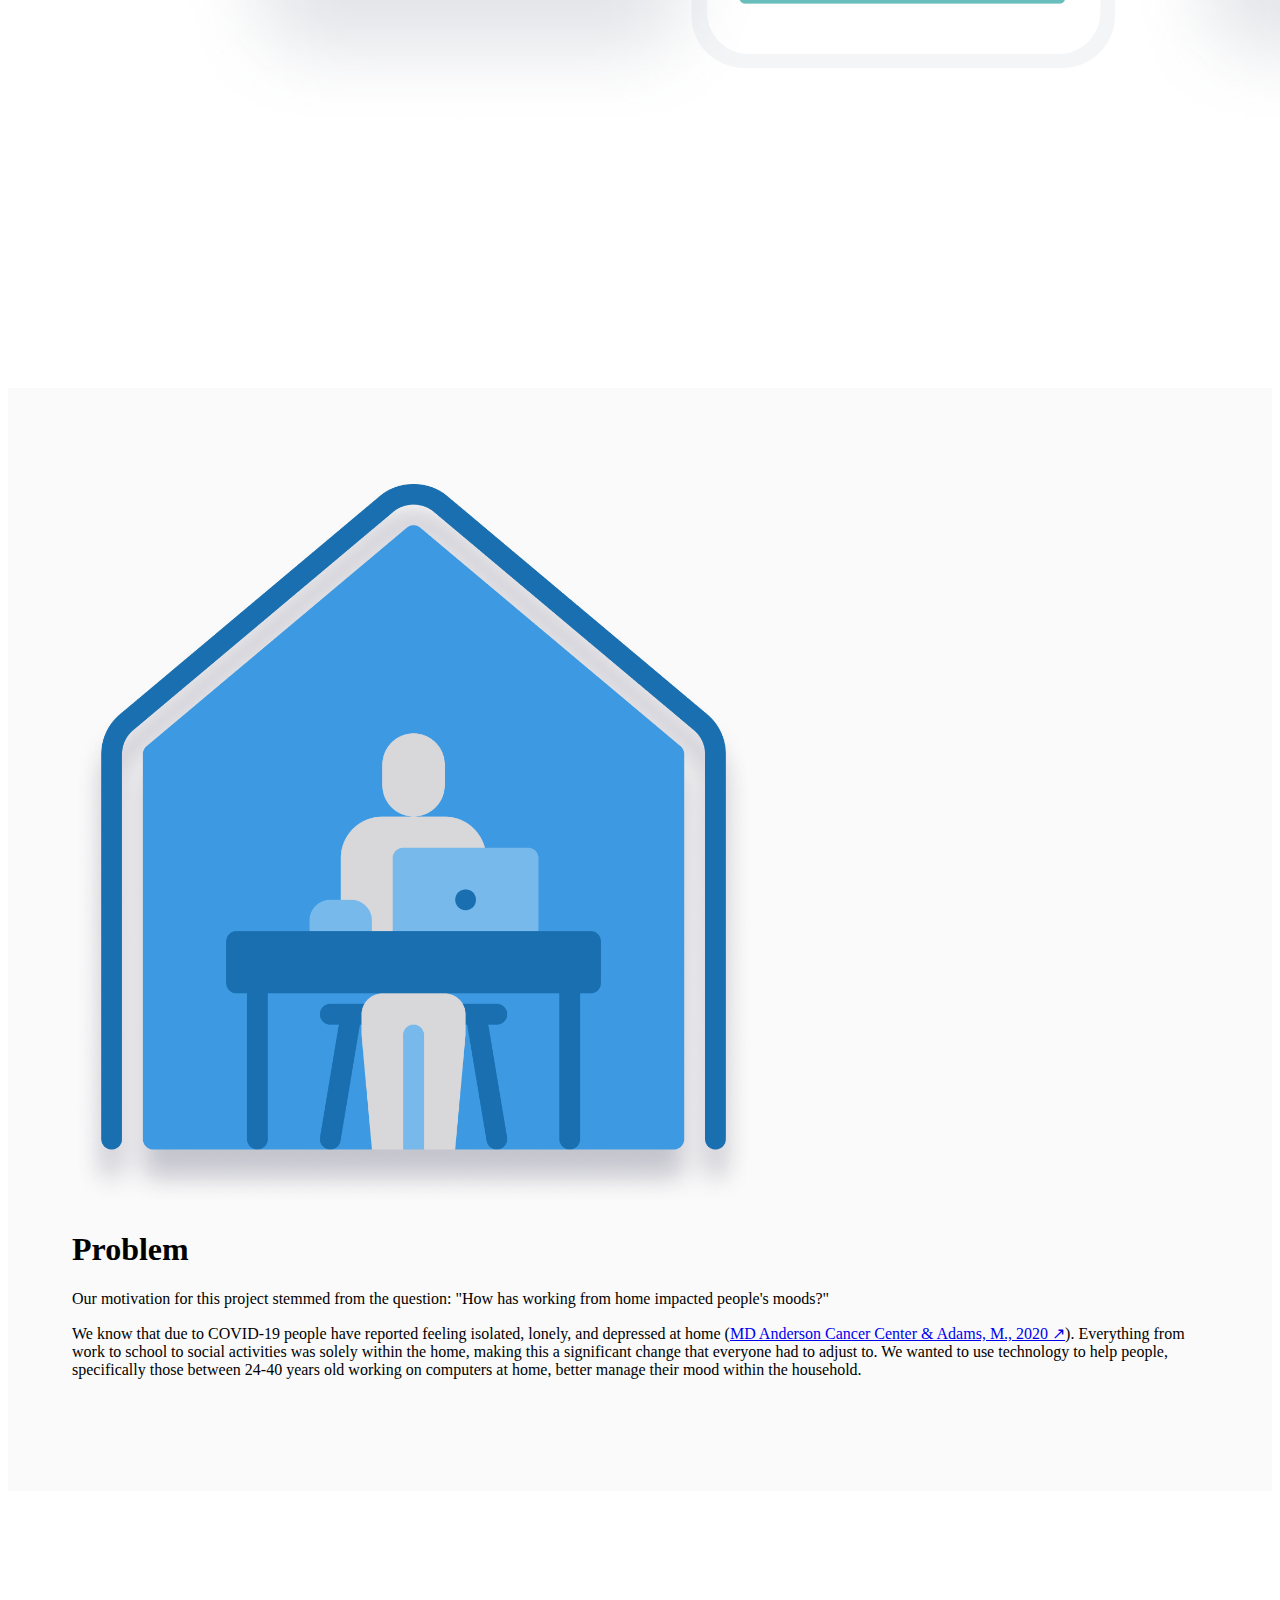
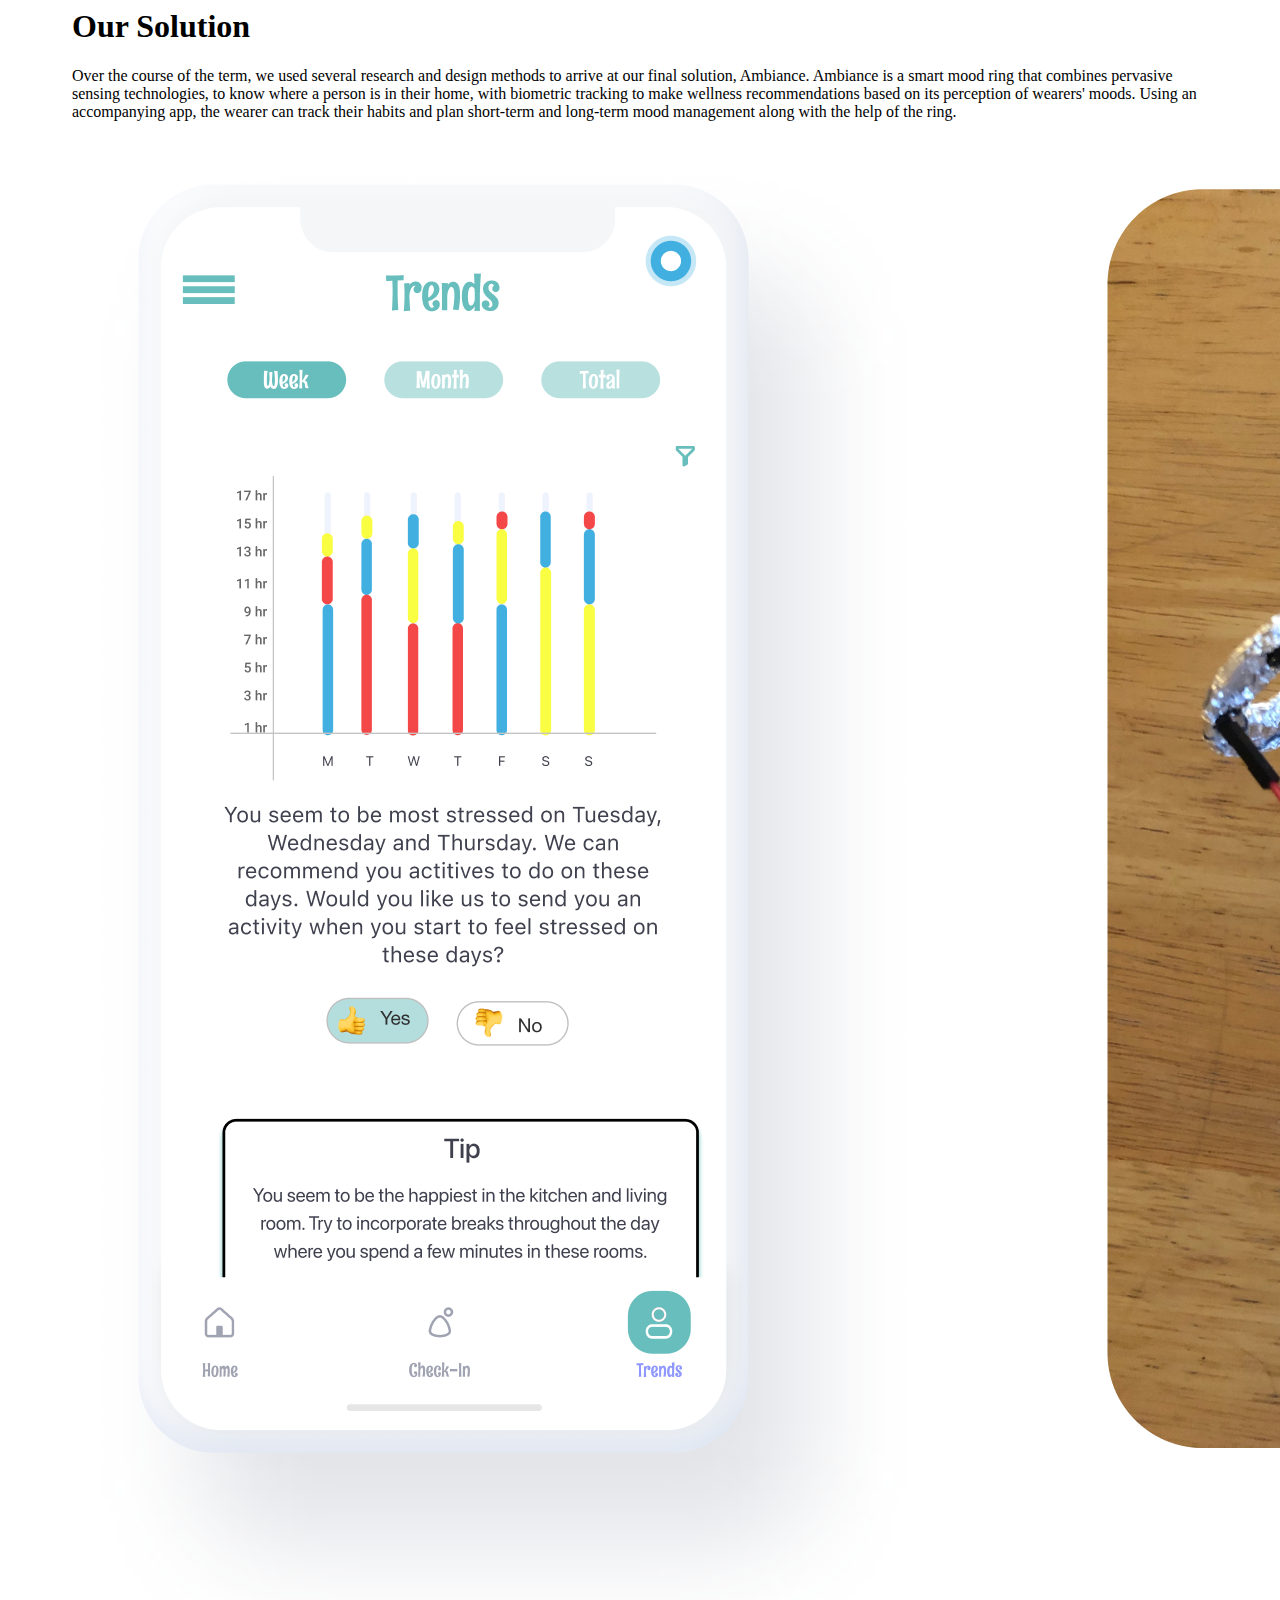
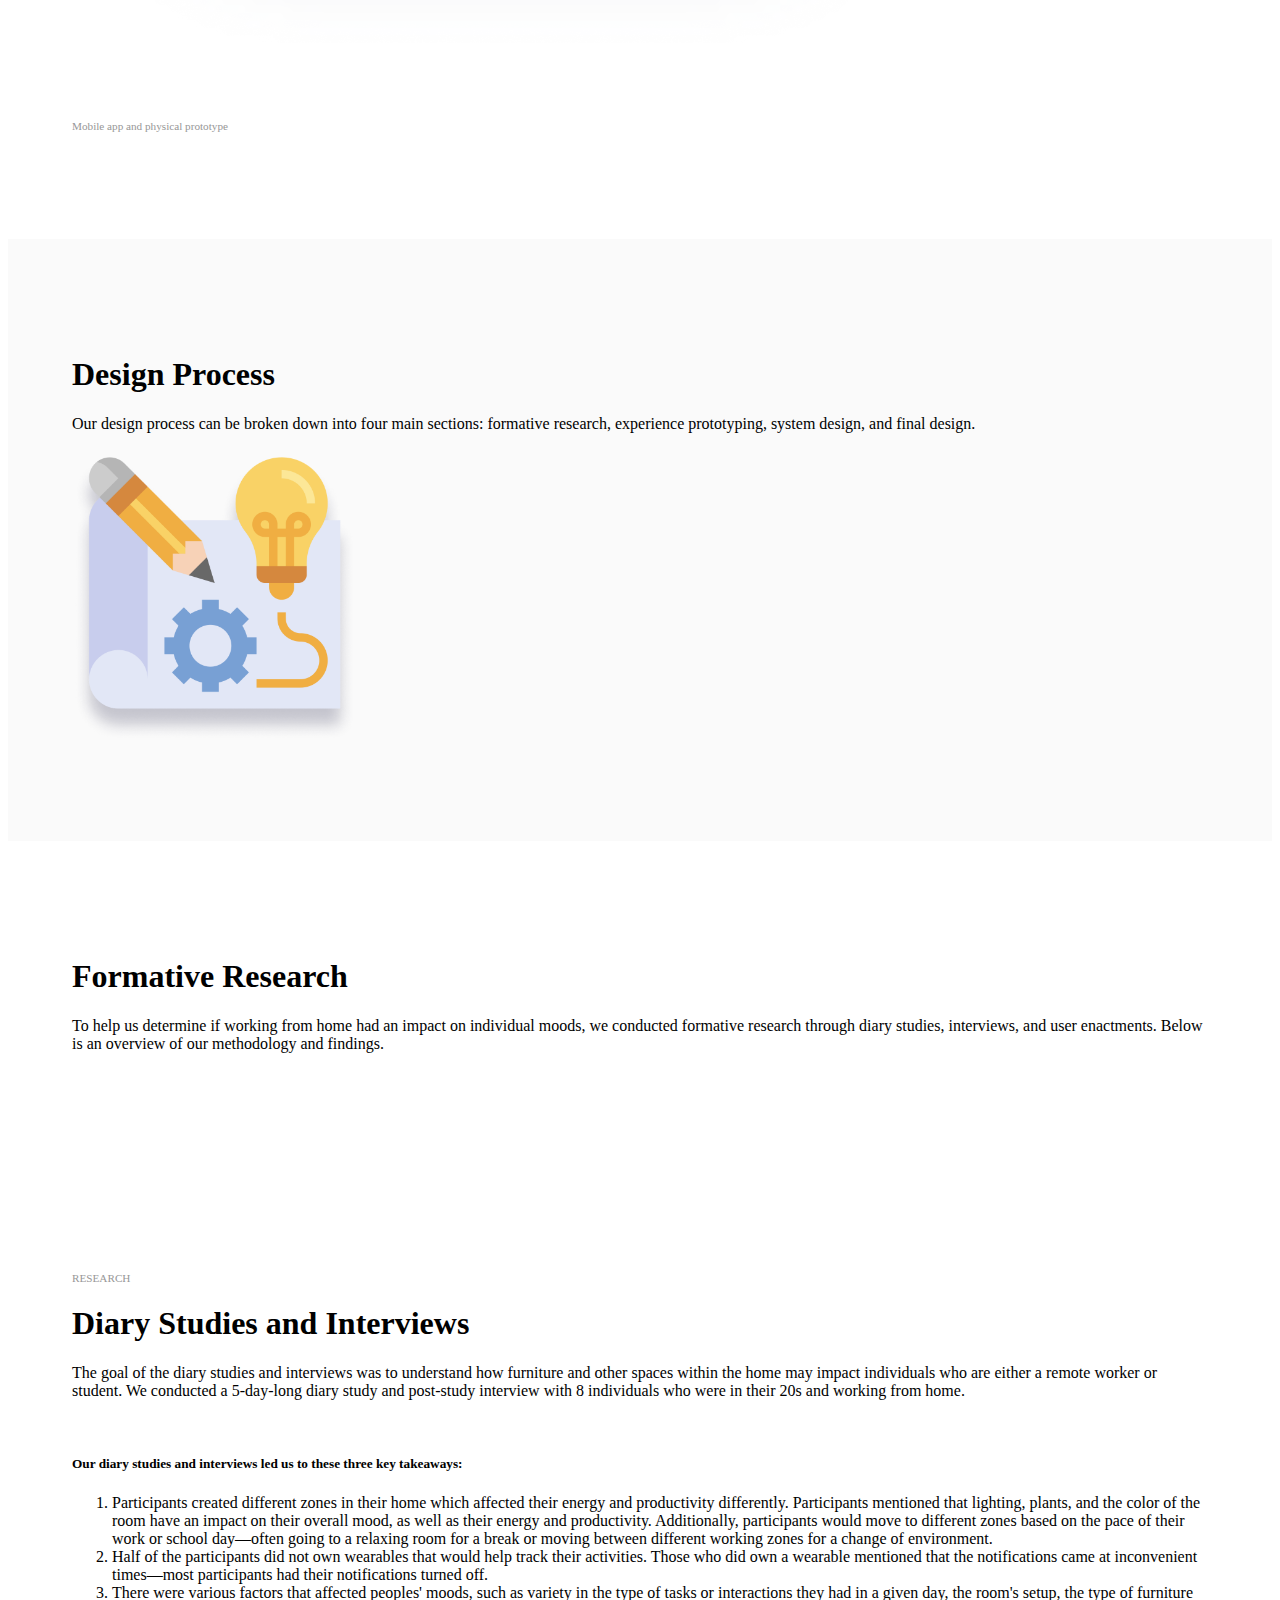
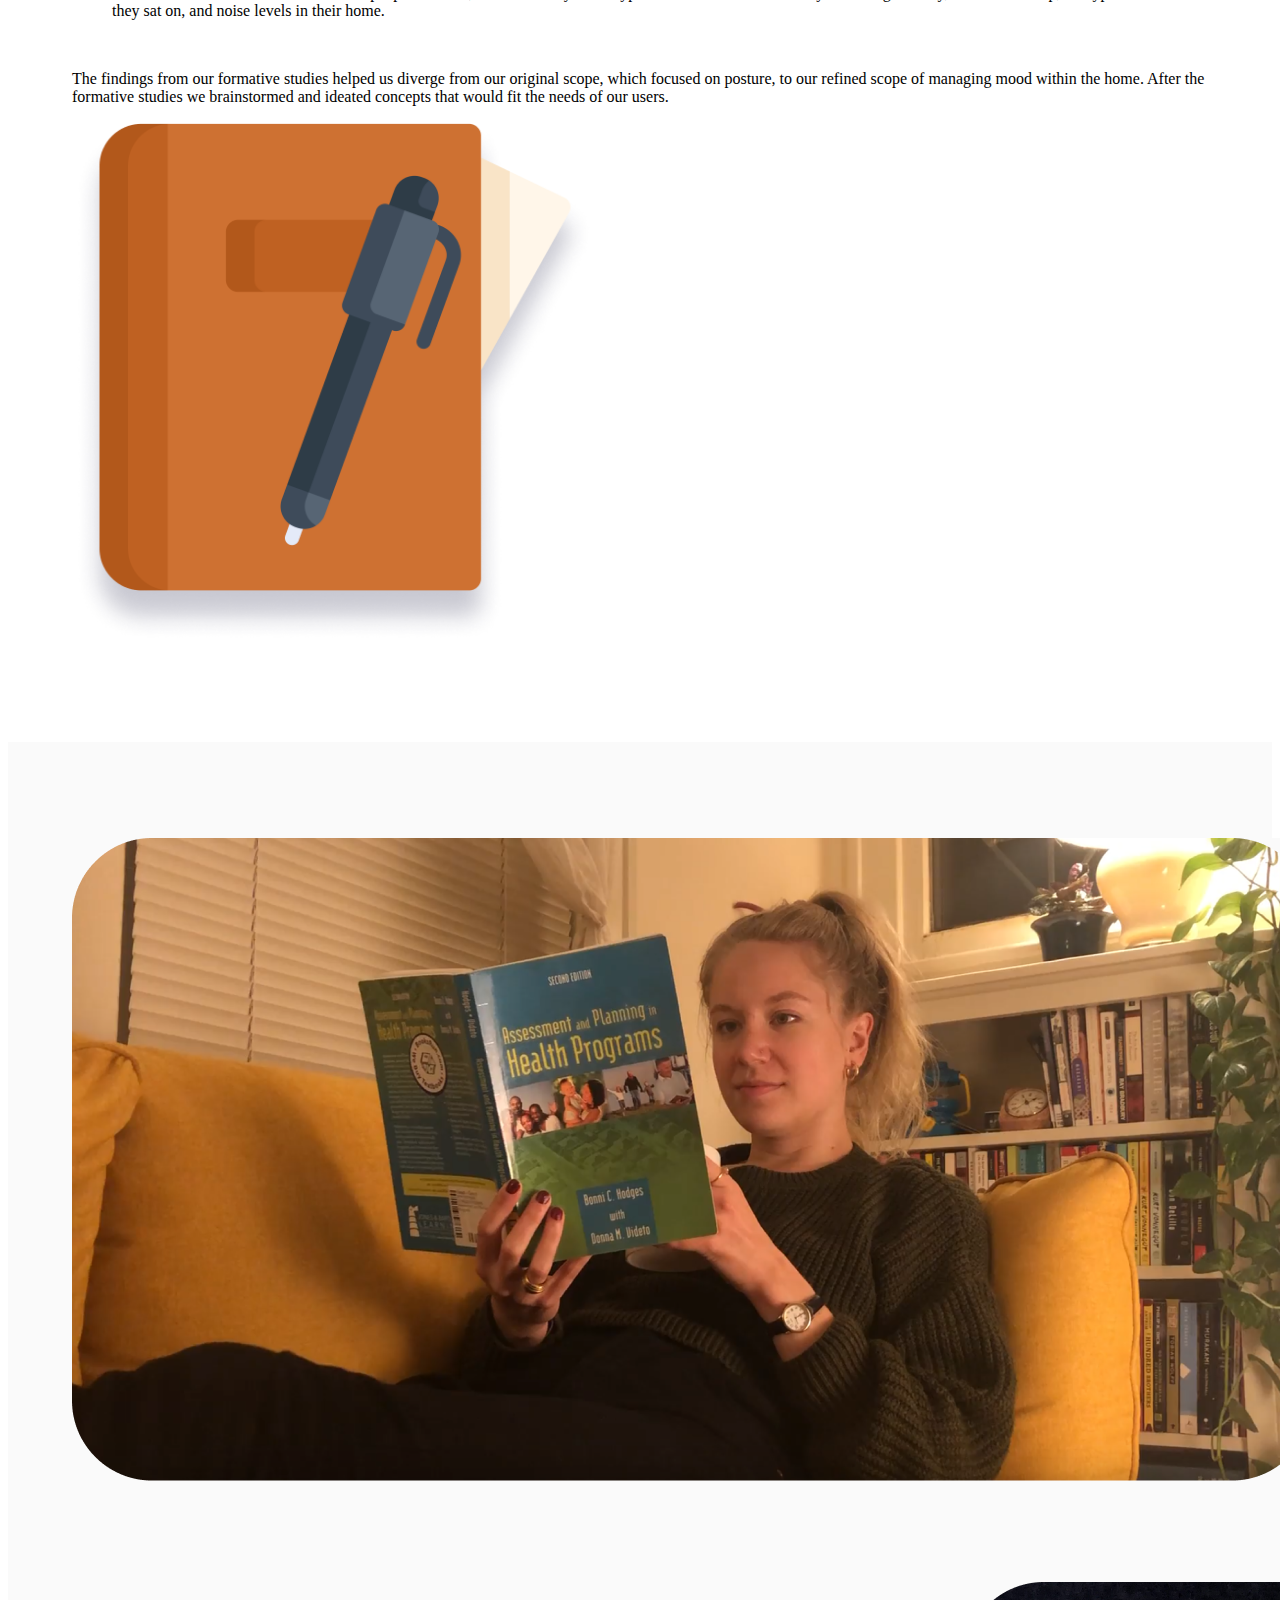
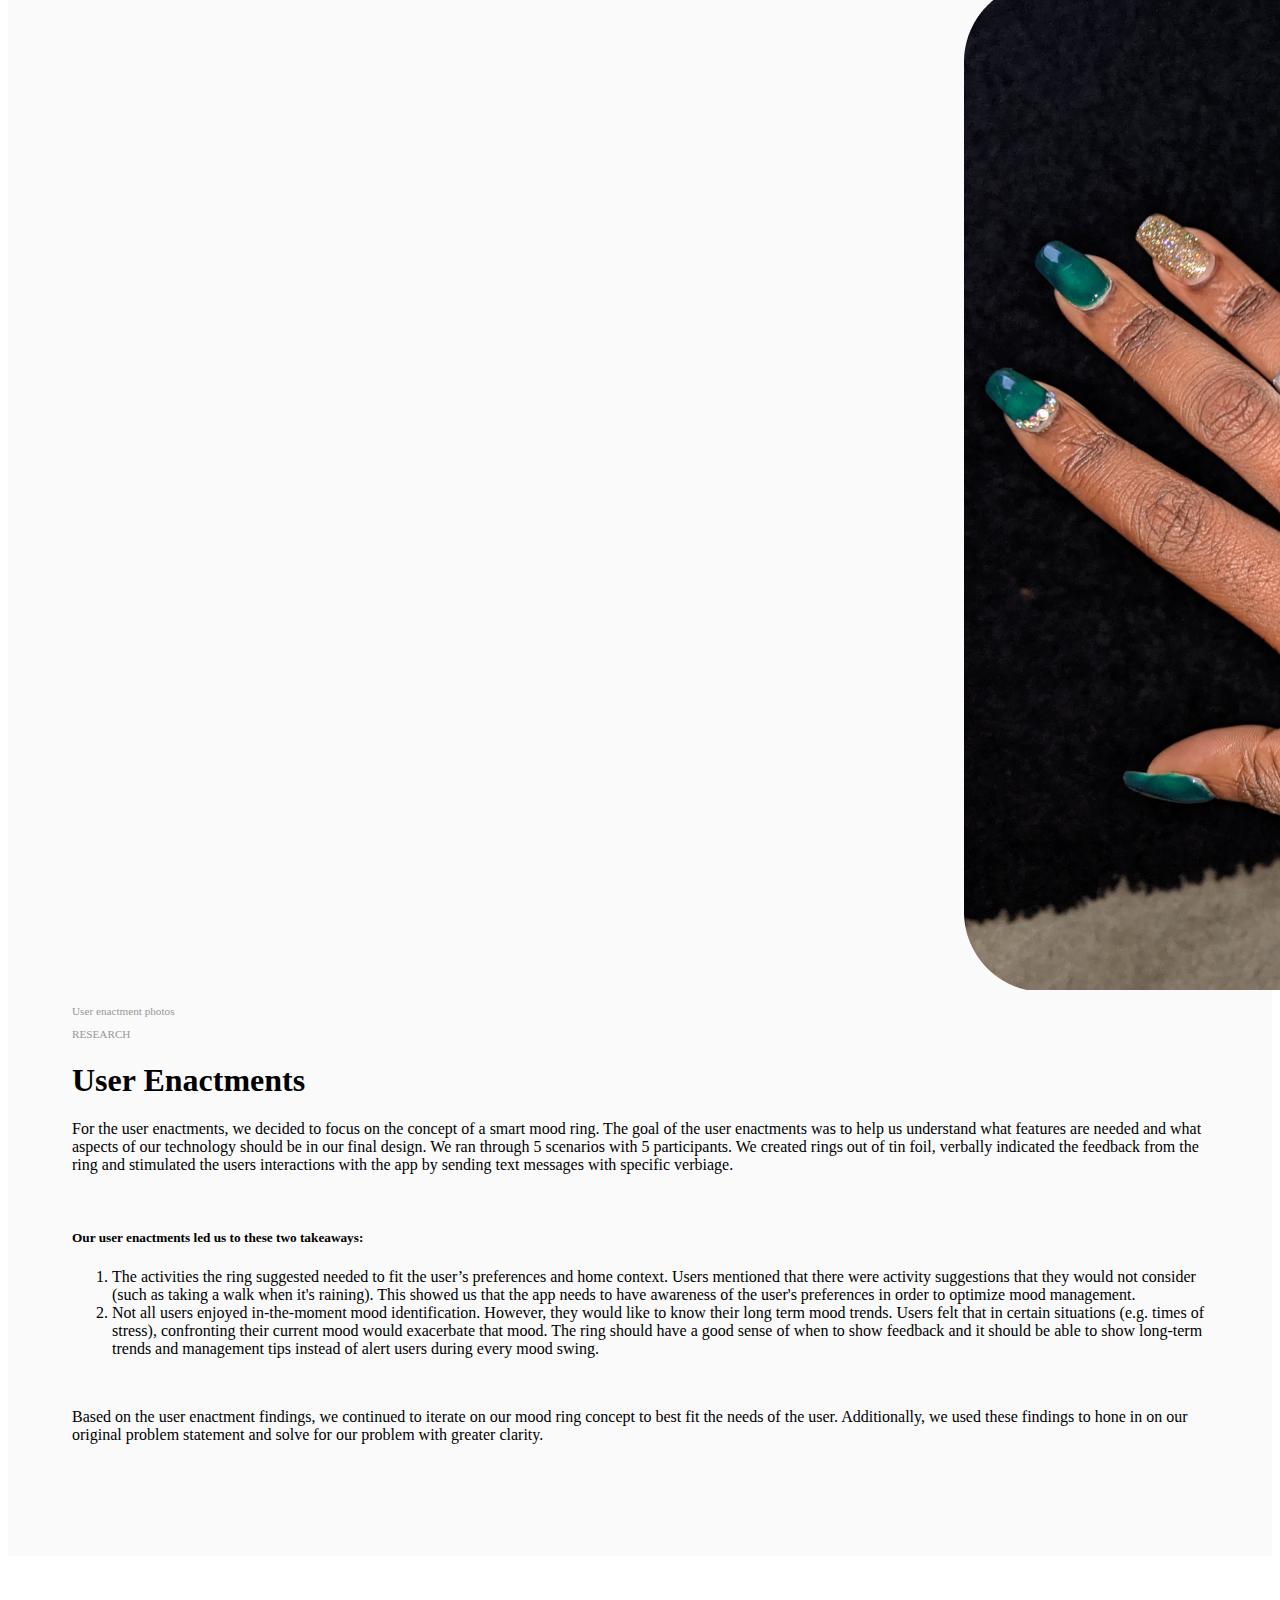
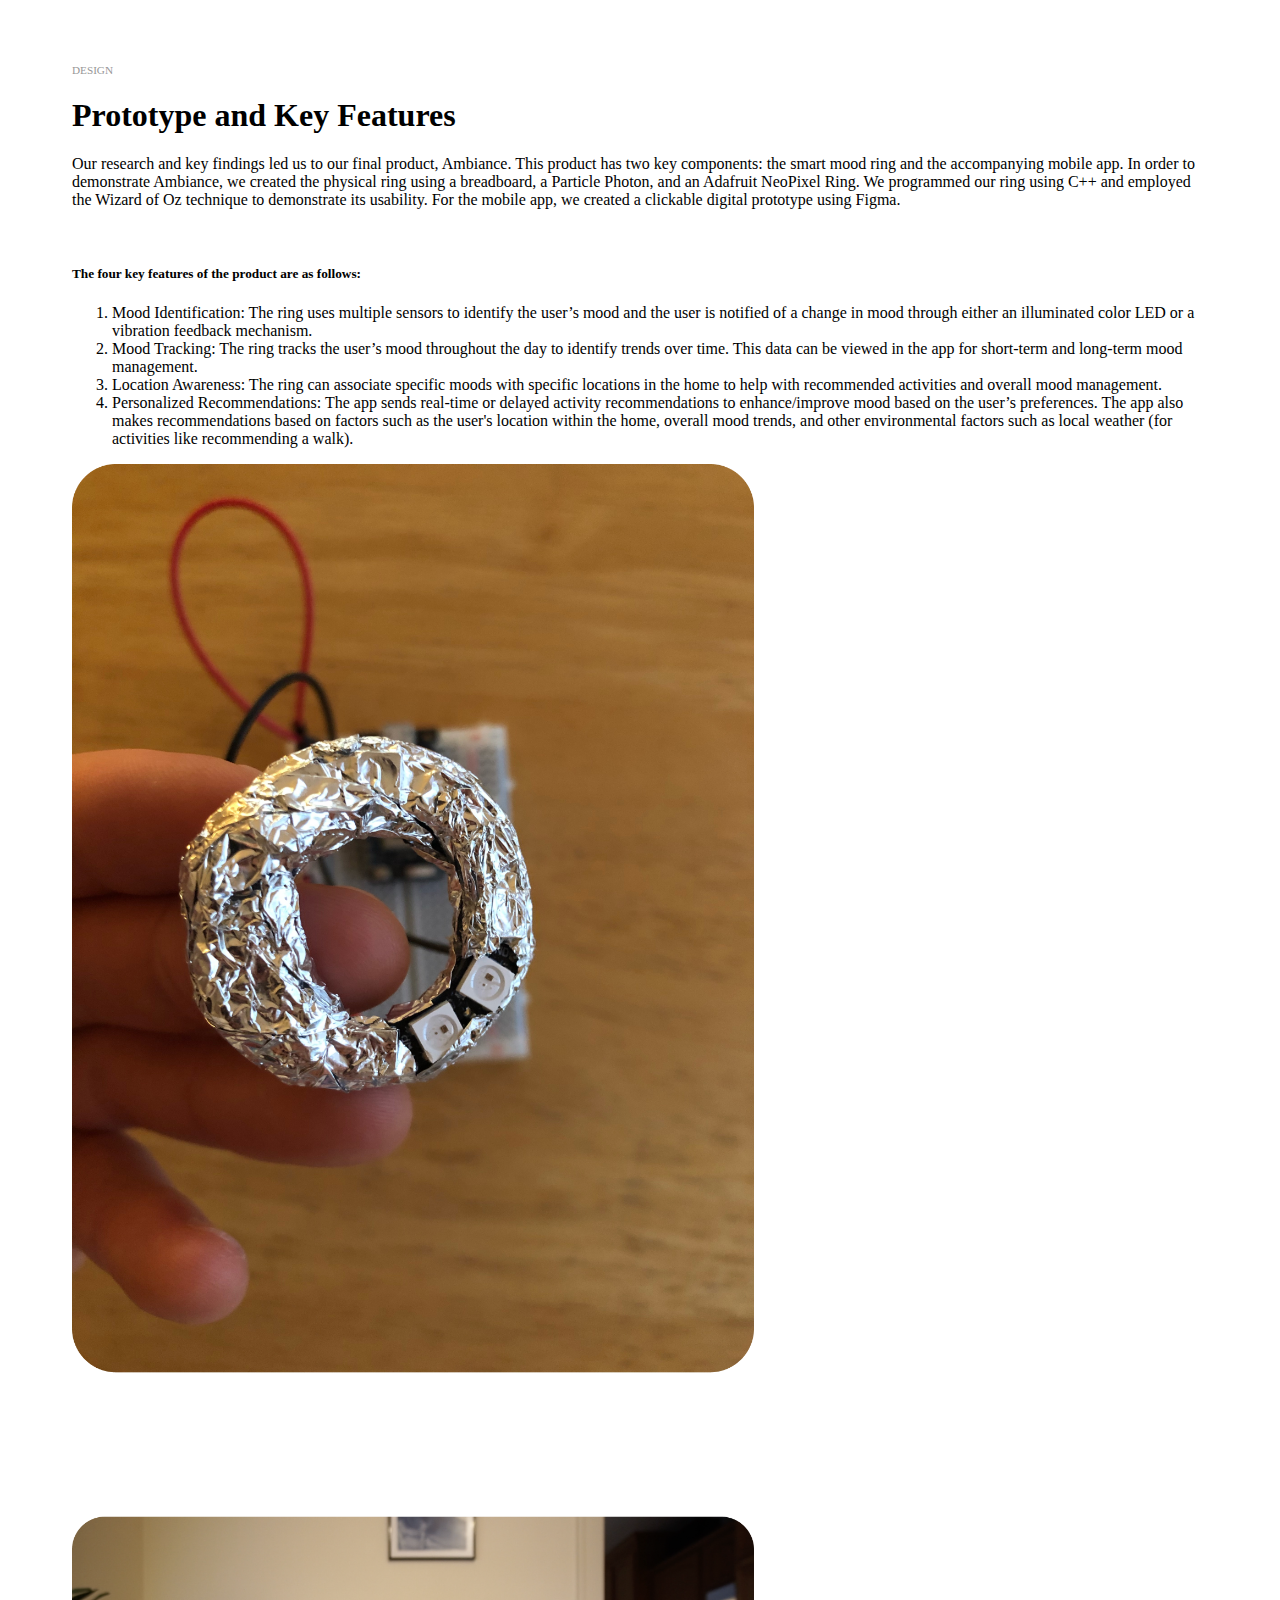
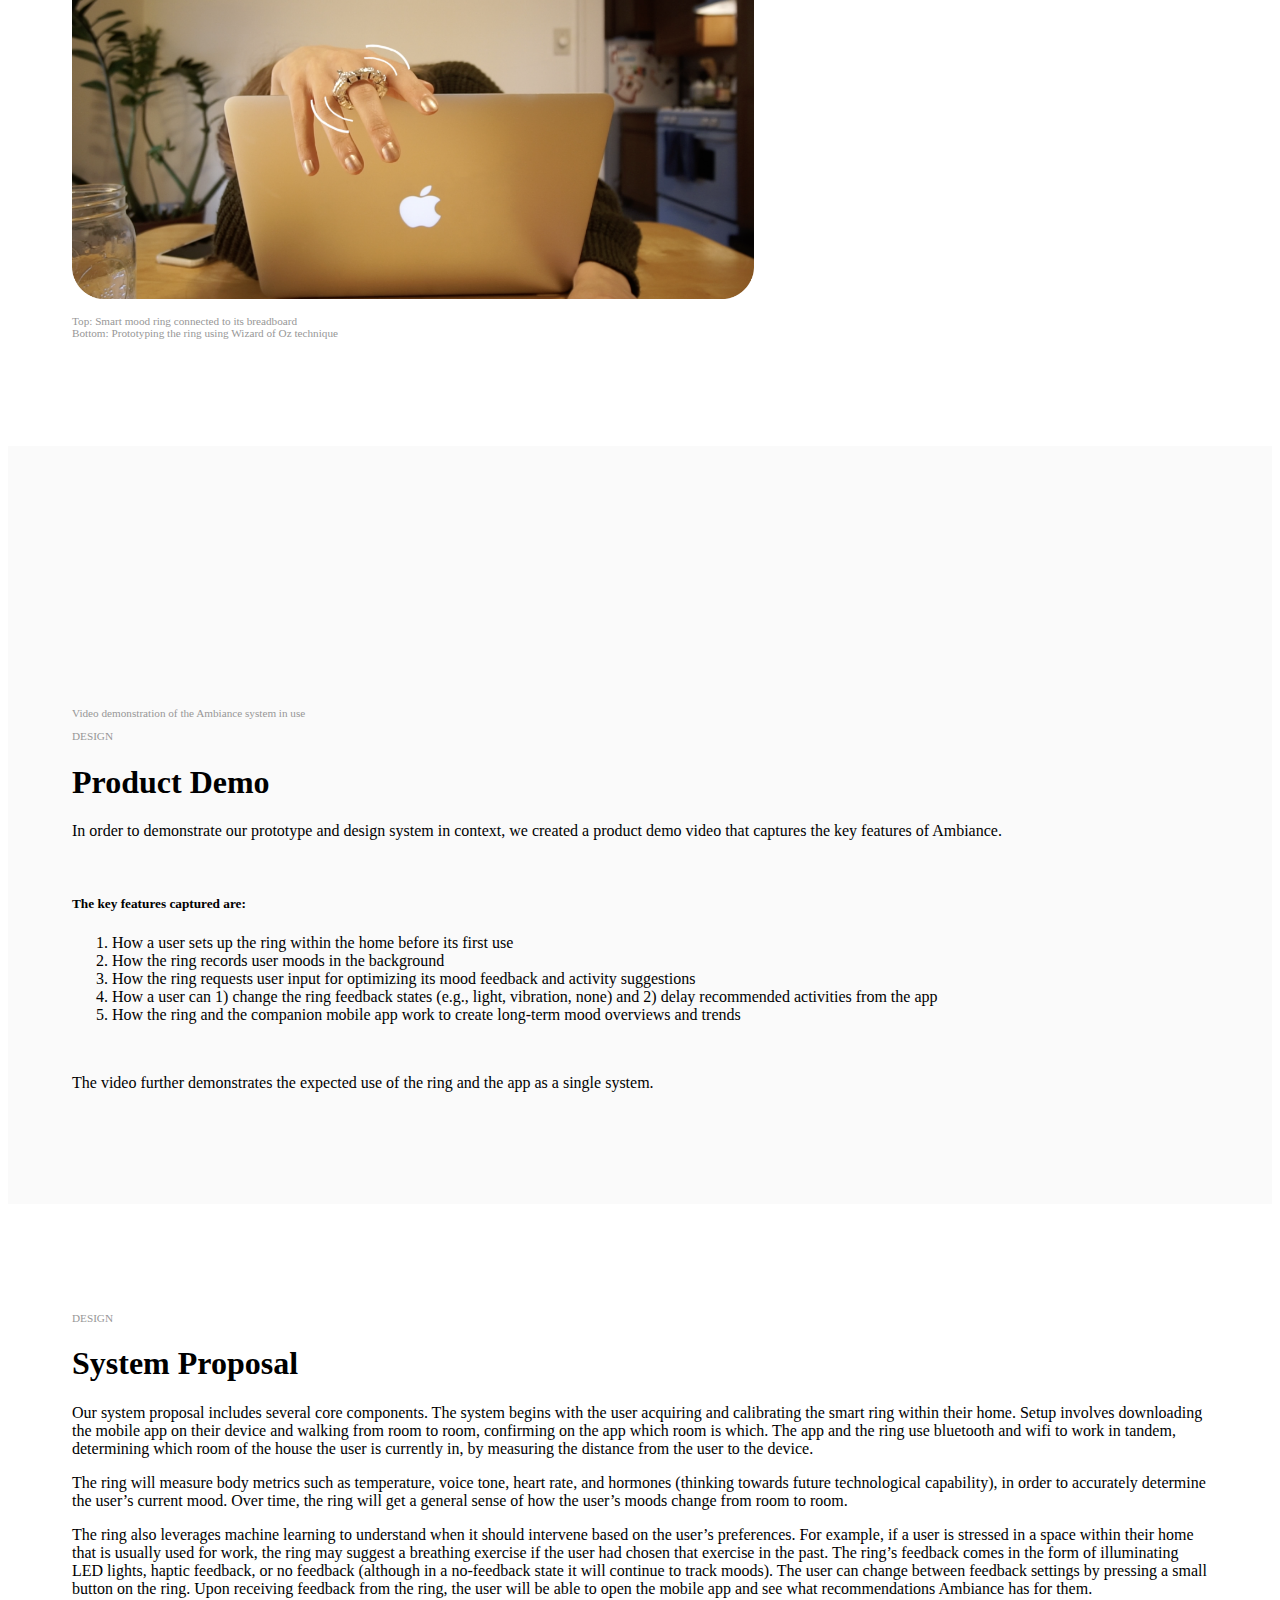
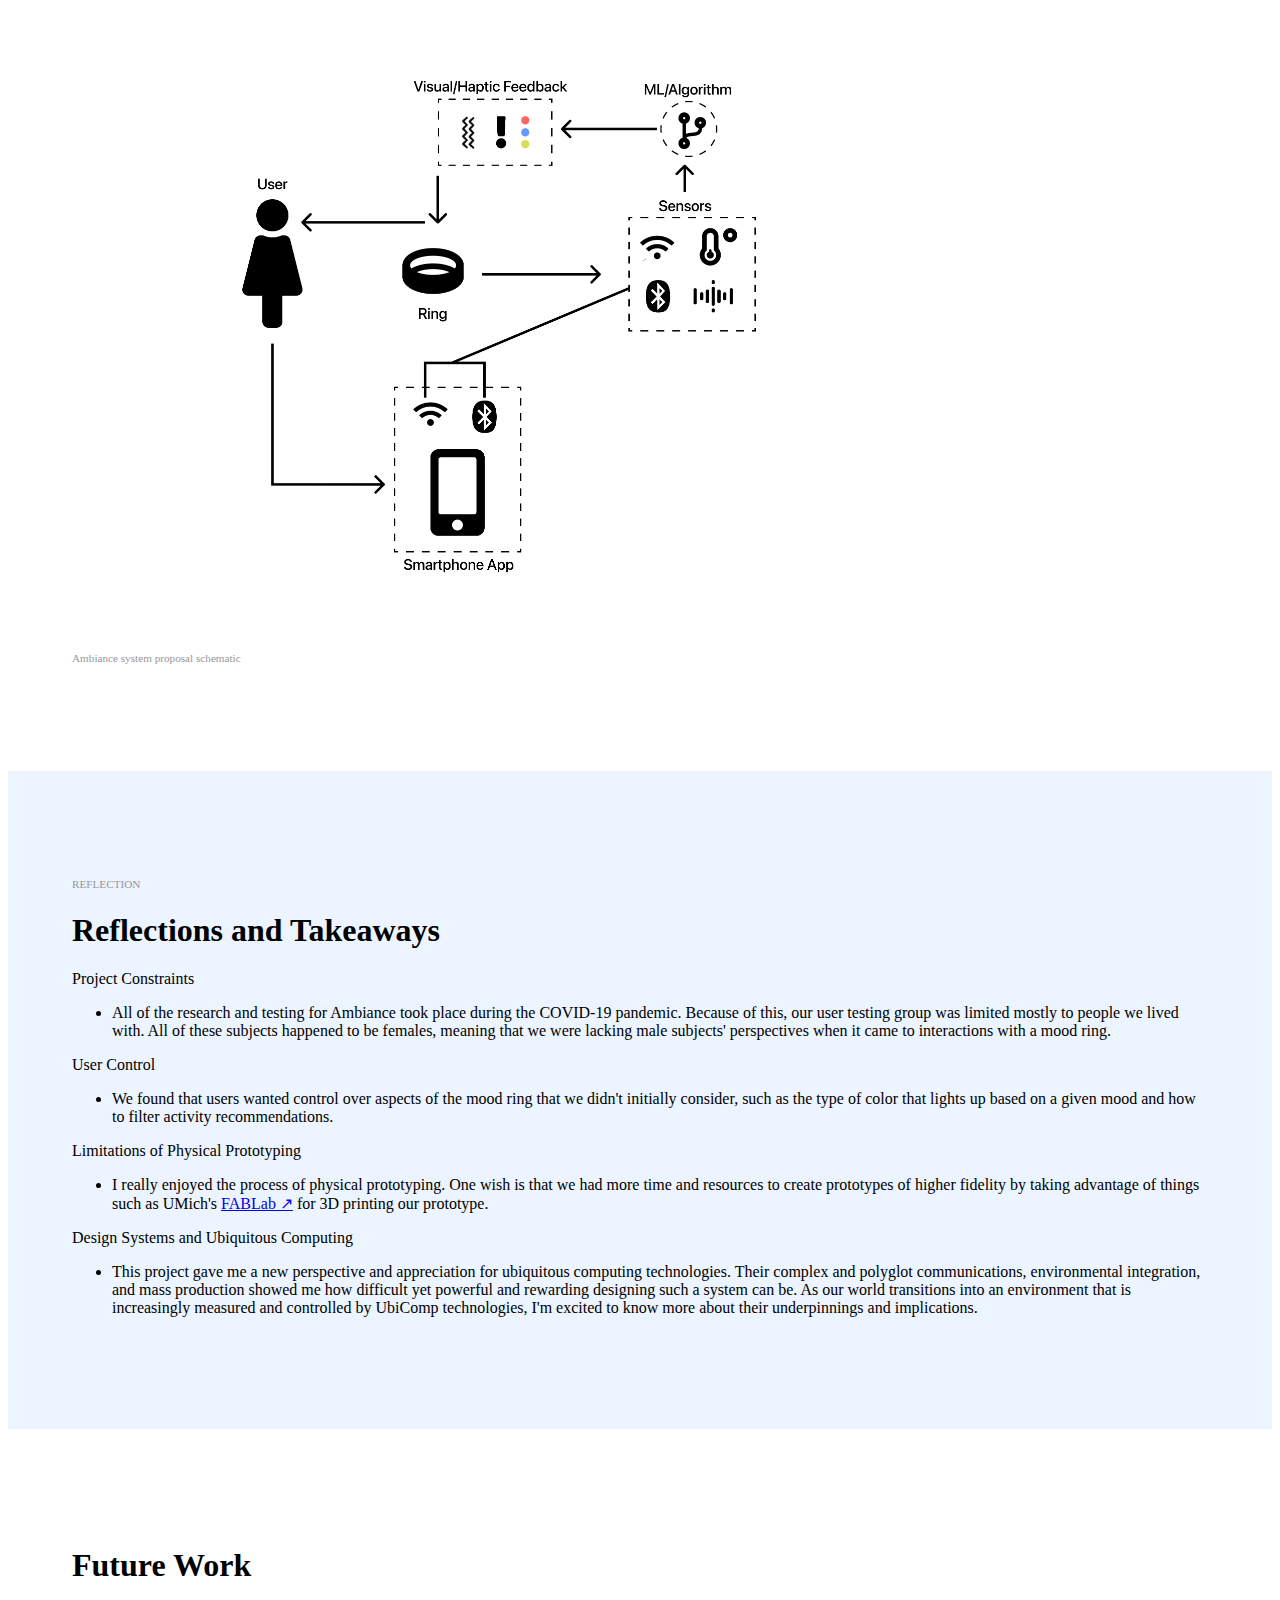
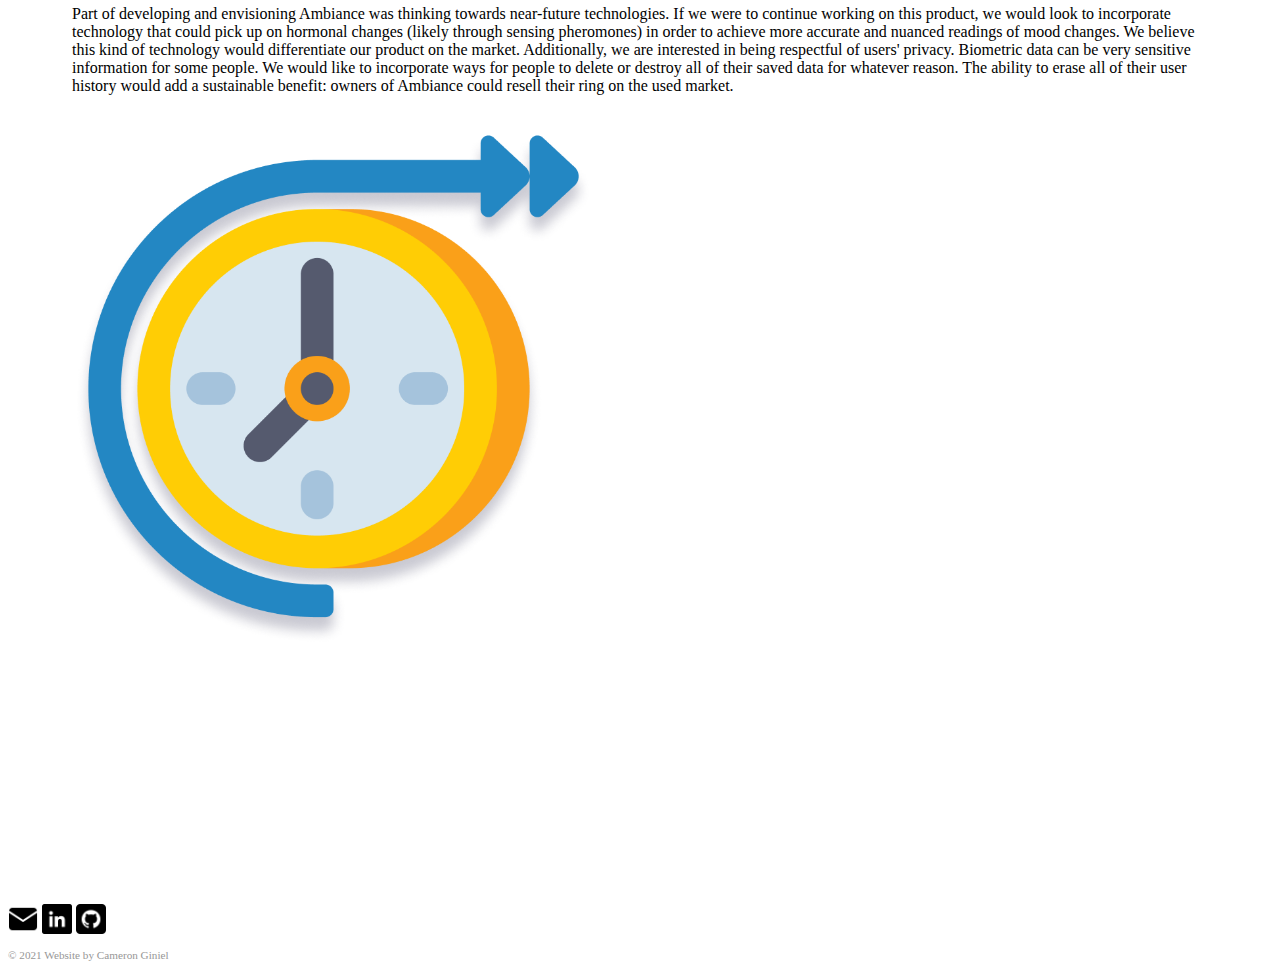
==== commit 8bbbe170: "add new page" ====
--- a/ambiance.html
+++ b/ambiance.html
@@ -65,7 +65,7 @@
 	      		<br>
 	      		<p><span class="fw-bolder">Duration:</span> August 2020 - December 2020
 	      		<br>
-	      		<span class="fw-bolder">Team and role:</span> UX Design, UX Research
+	      		<span class="fw-bolder">Team and role:</span> Cameron Giniel, Stephanie Simpson, Snehal Yarlagadda, Gloria Gyakari; UX Design, UX Research
 	      		<br>
 	      		<span class="fw-bolder">Type:</span> Pervasive Interaction Design/Product Design
 	      		<br>
